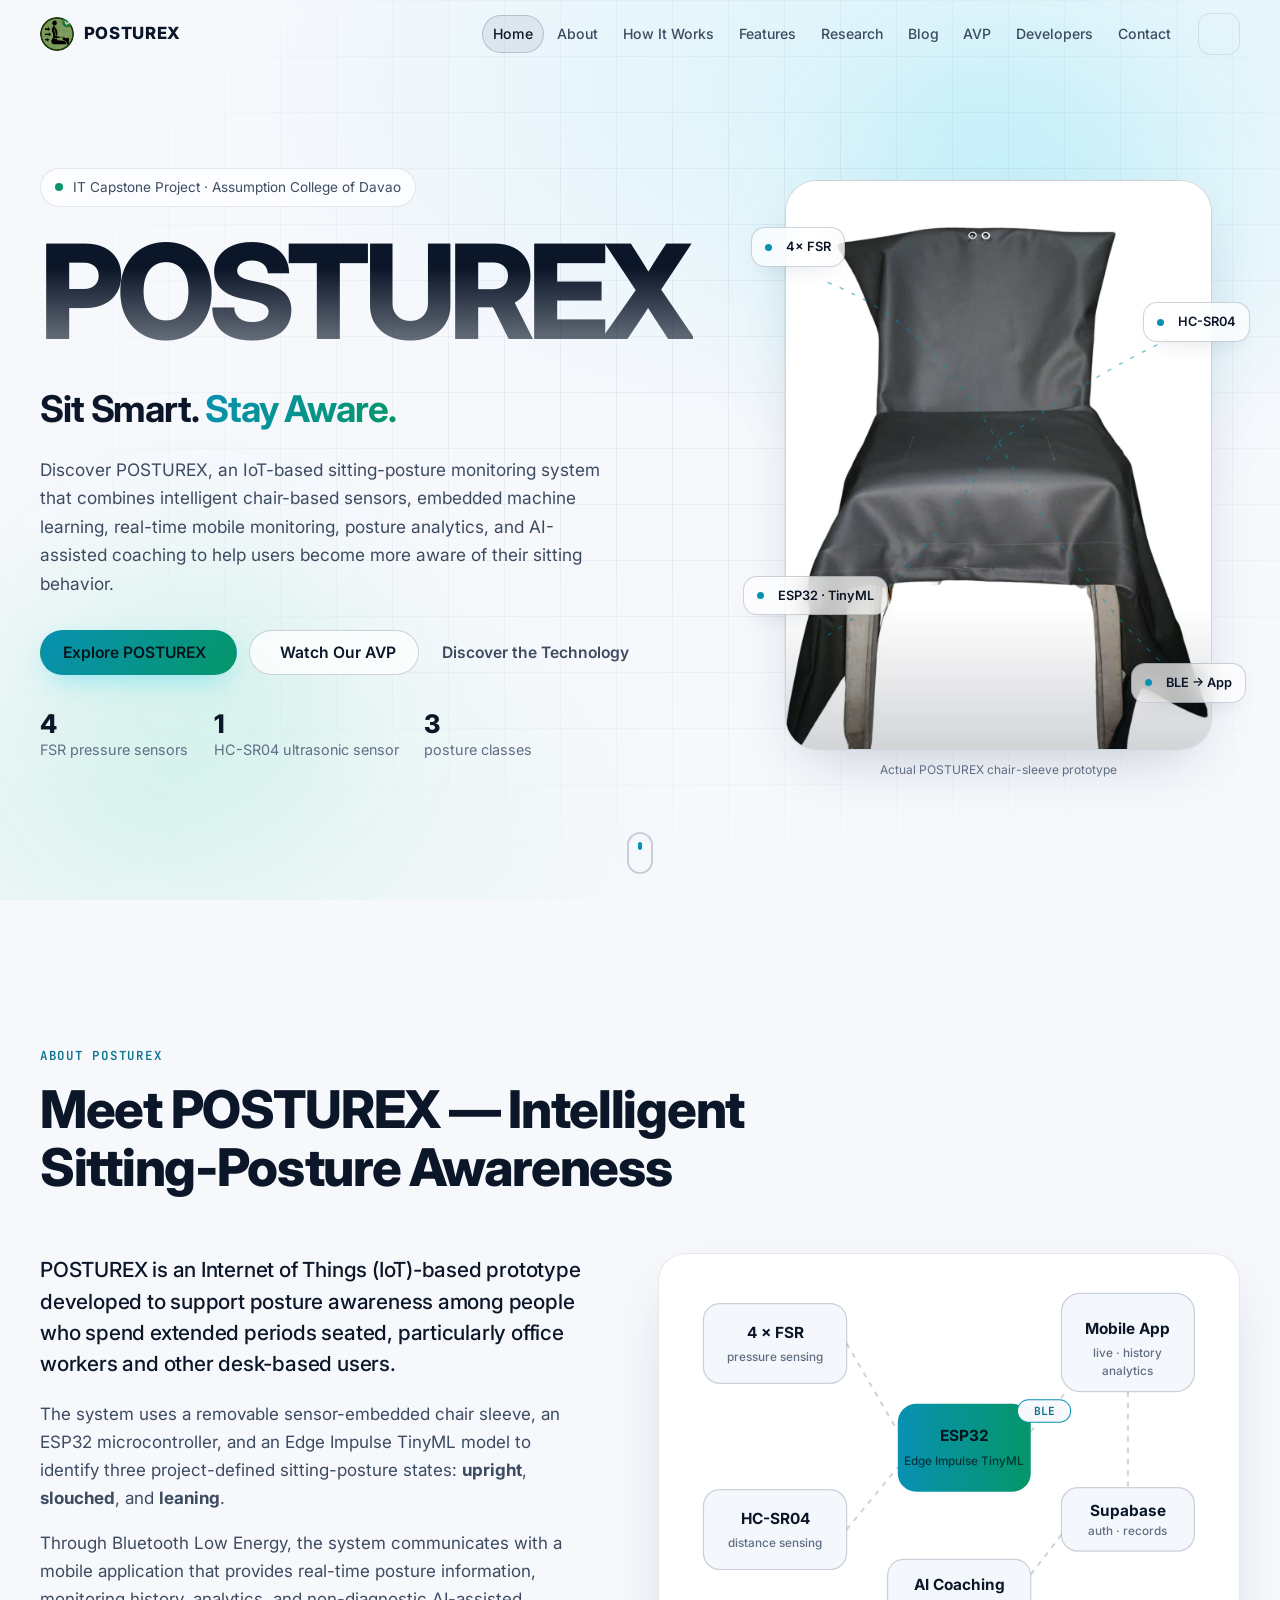
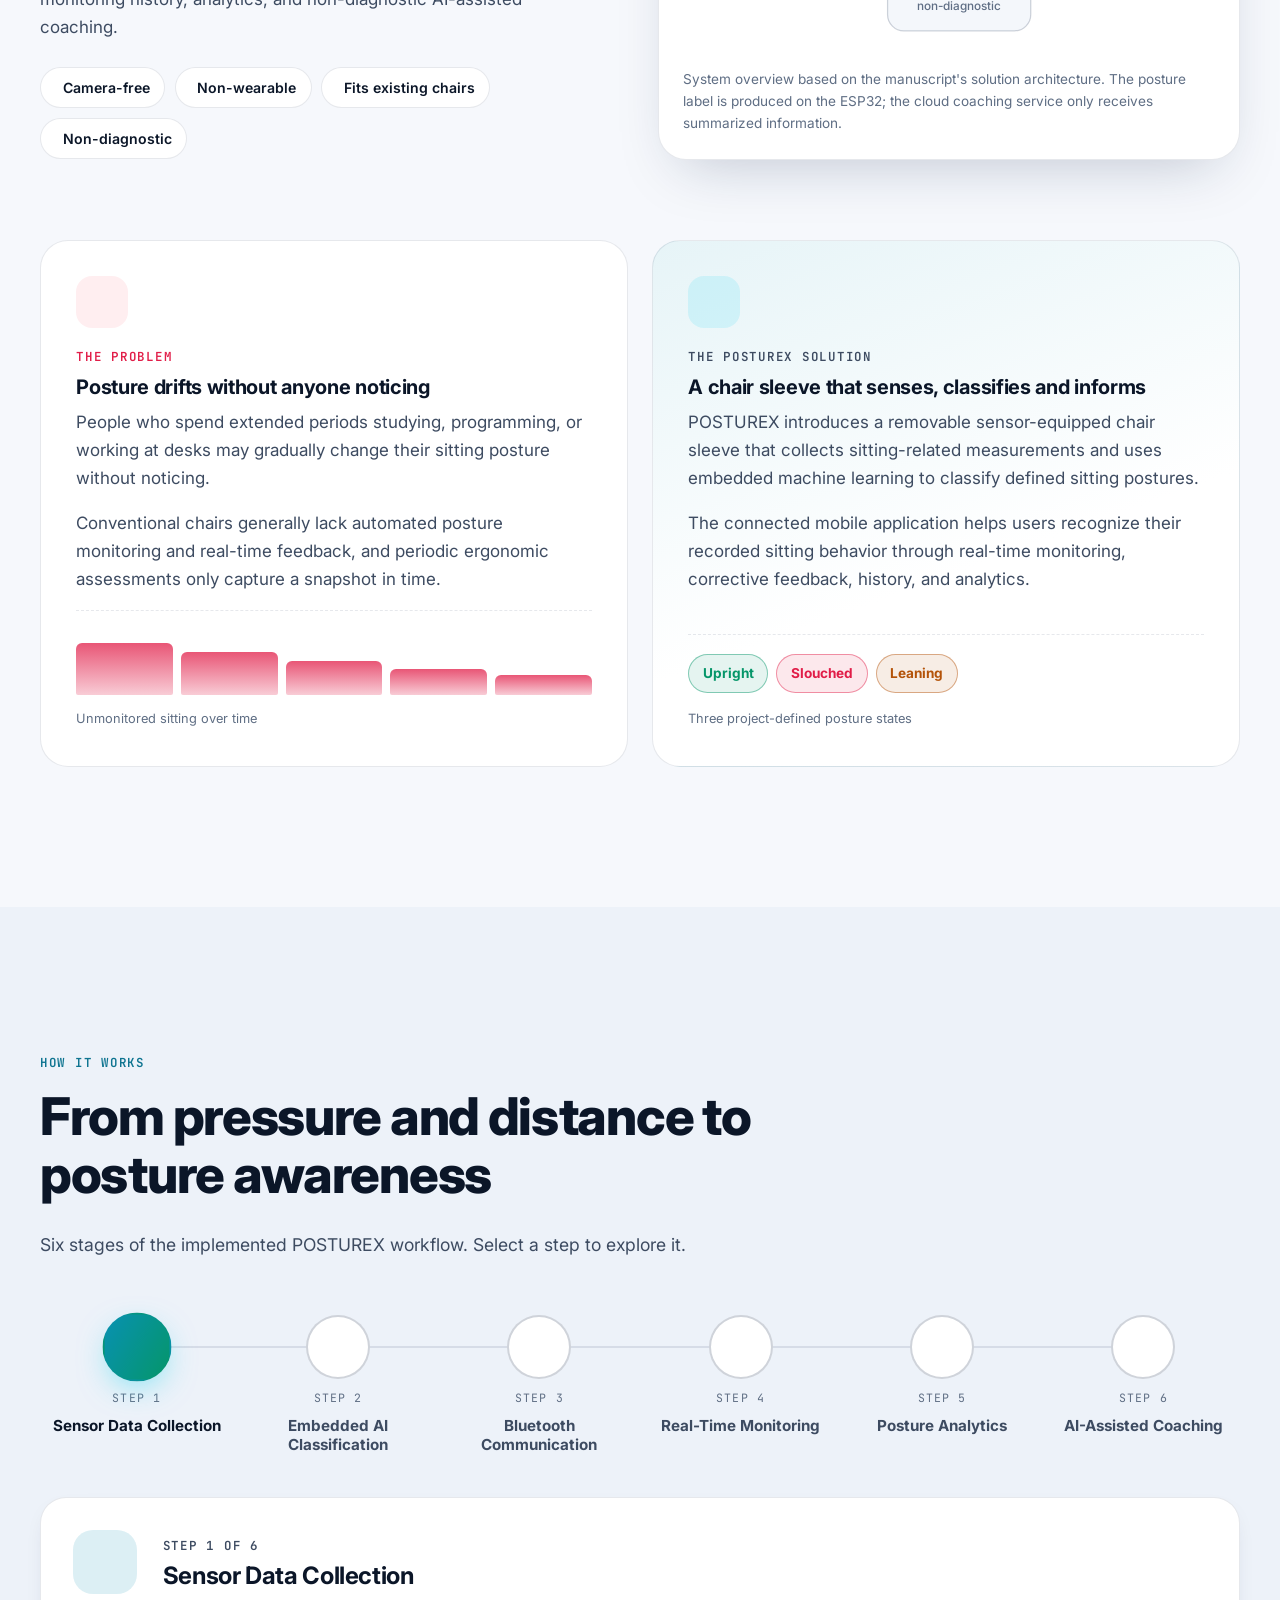
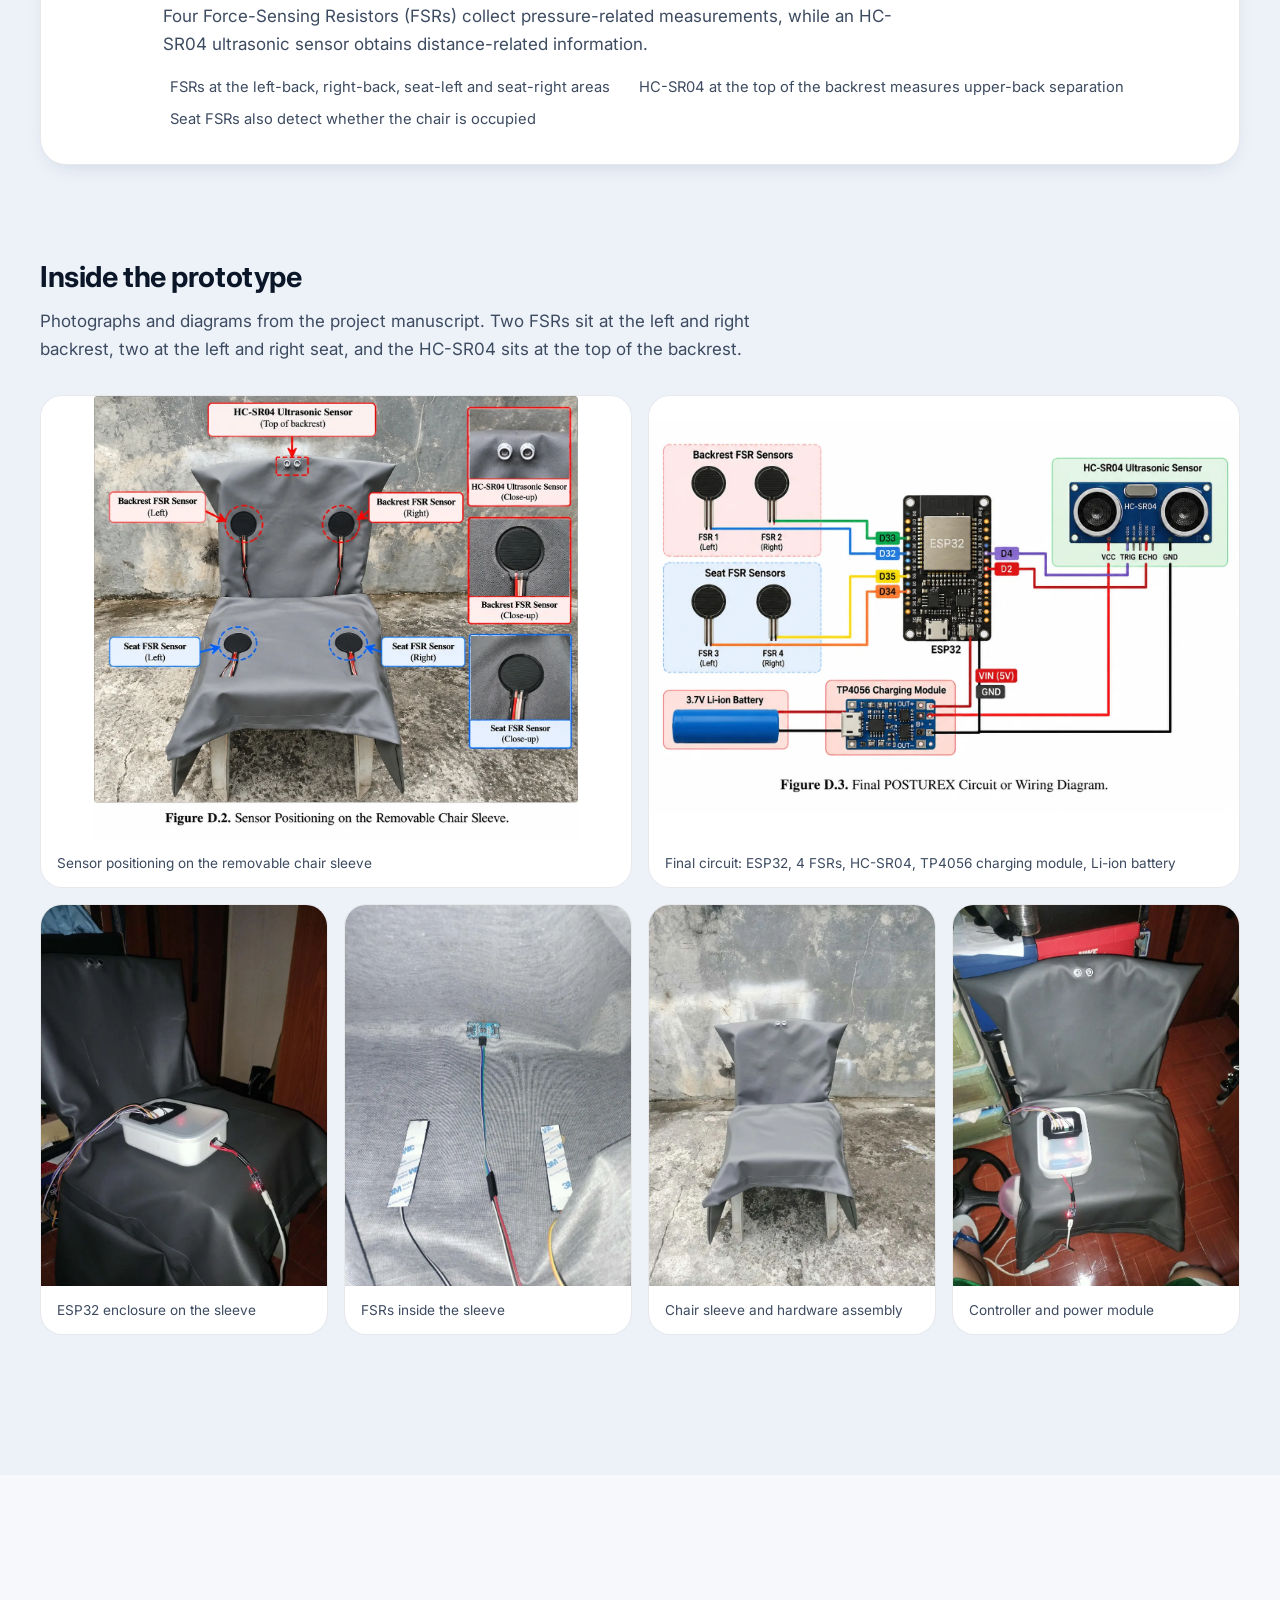
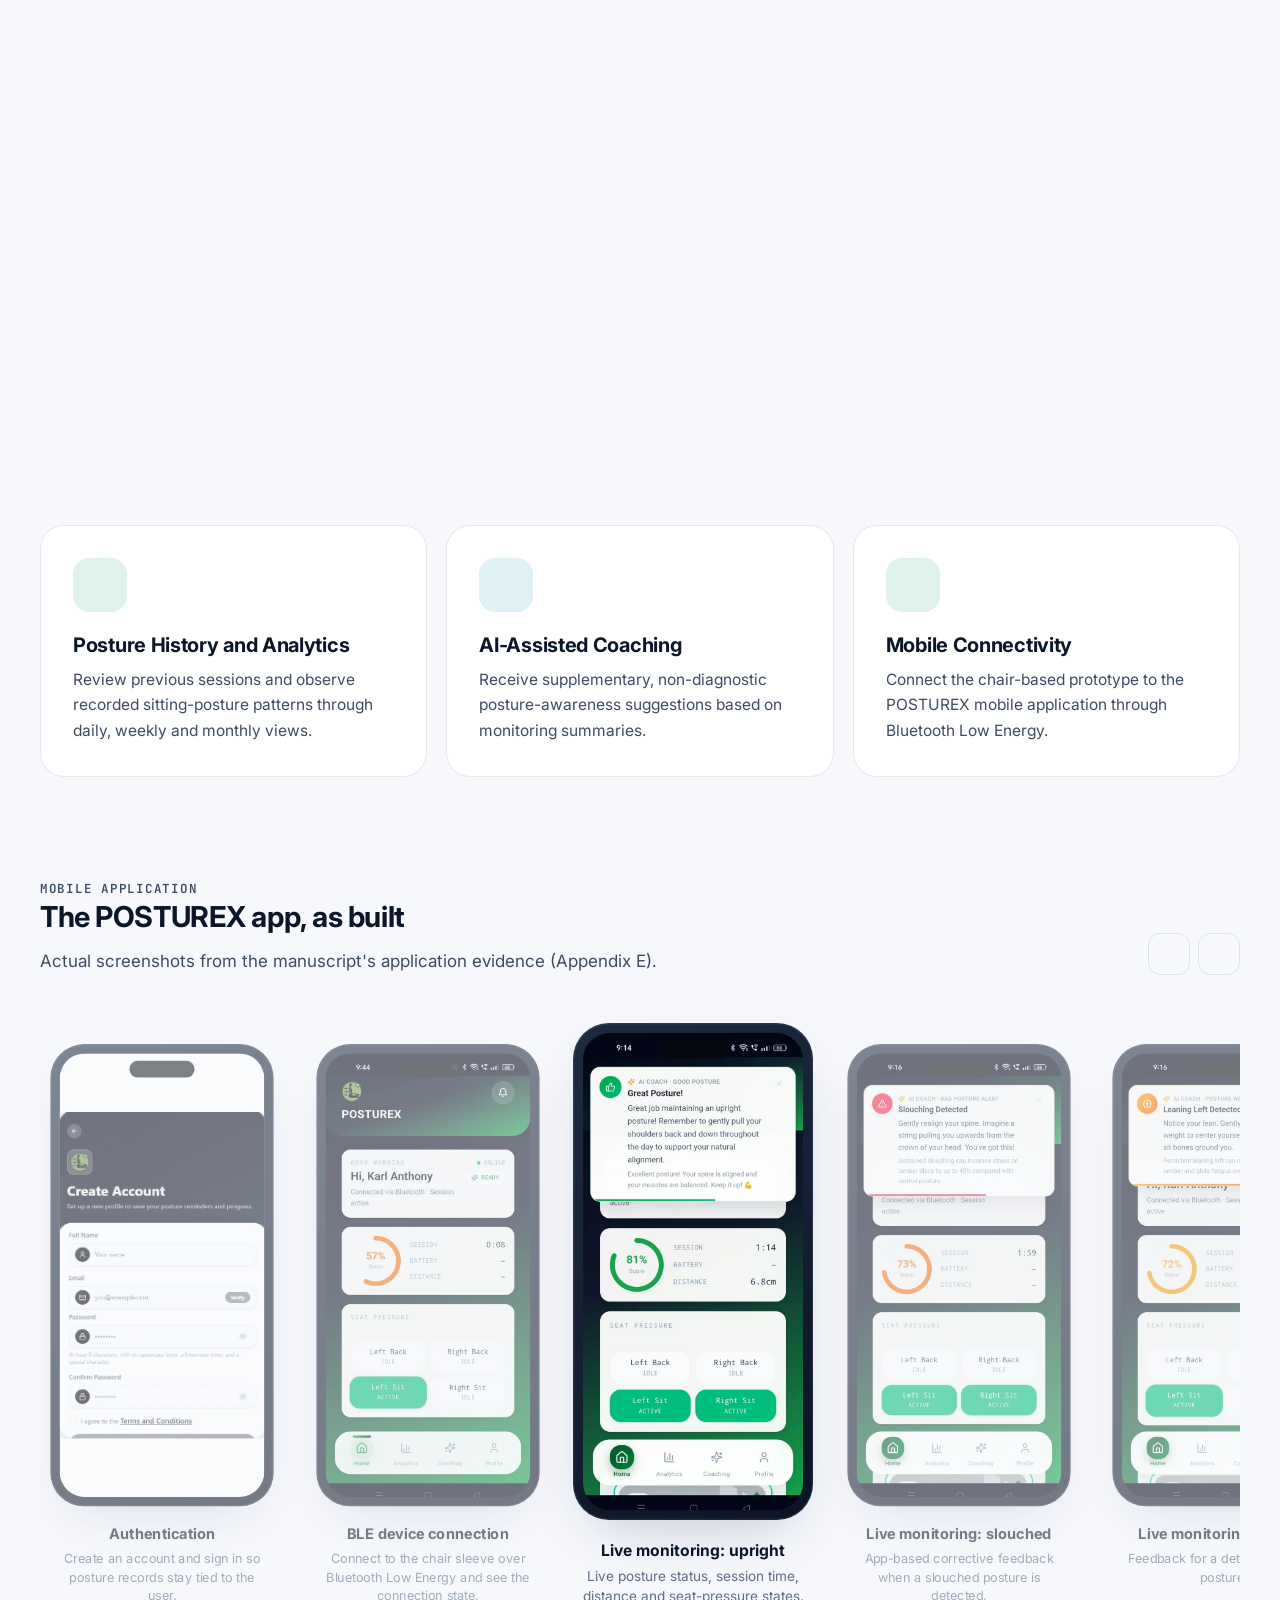
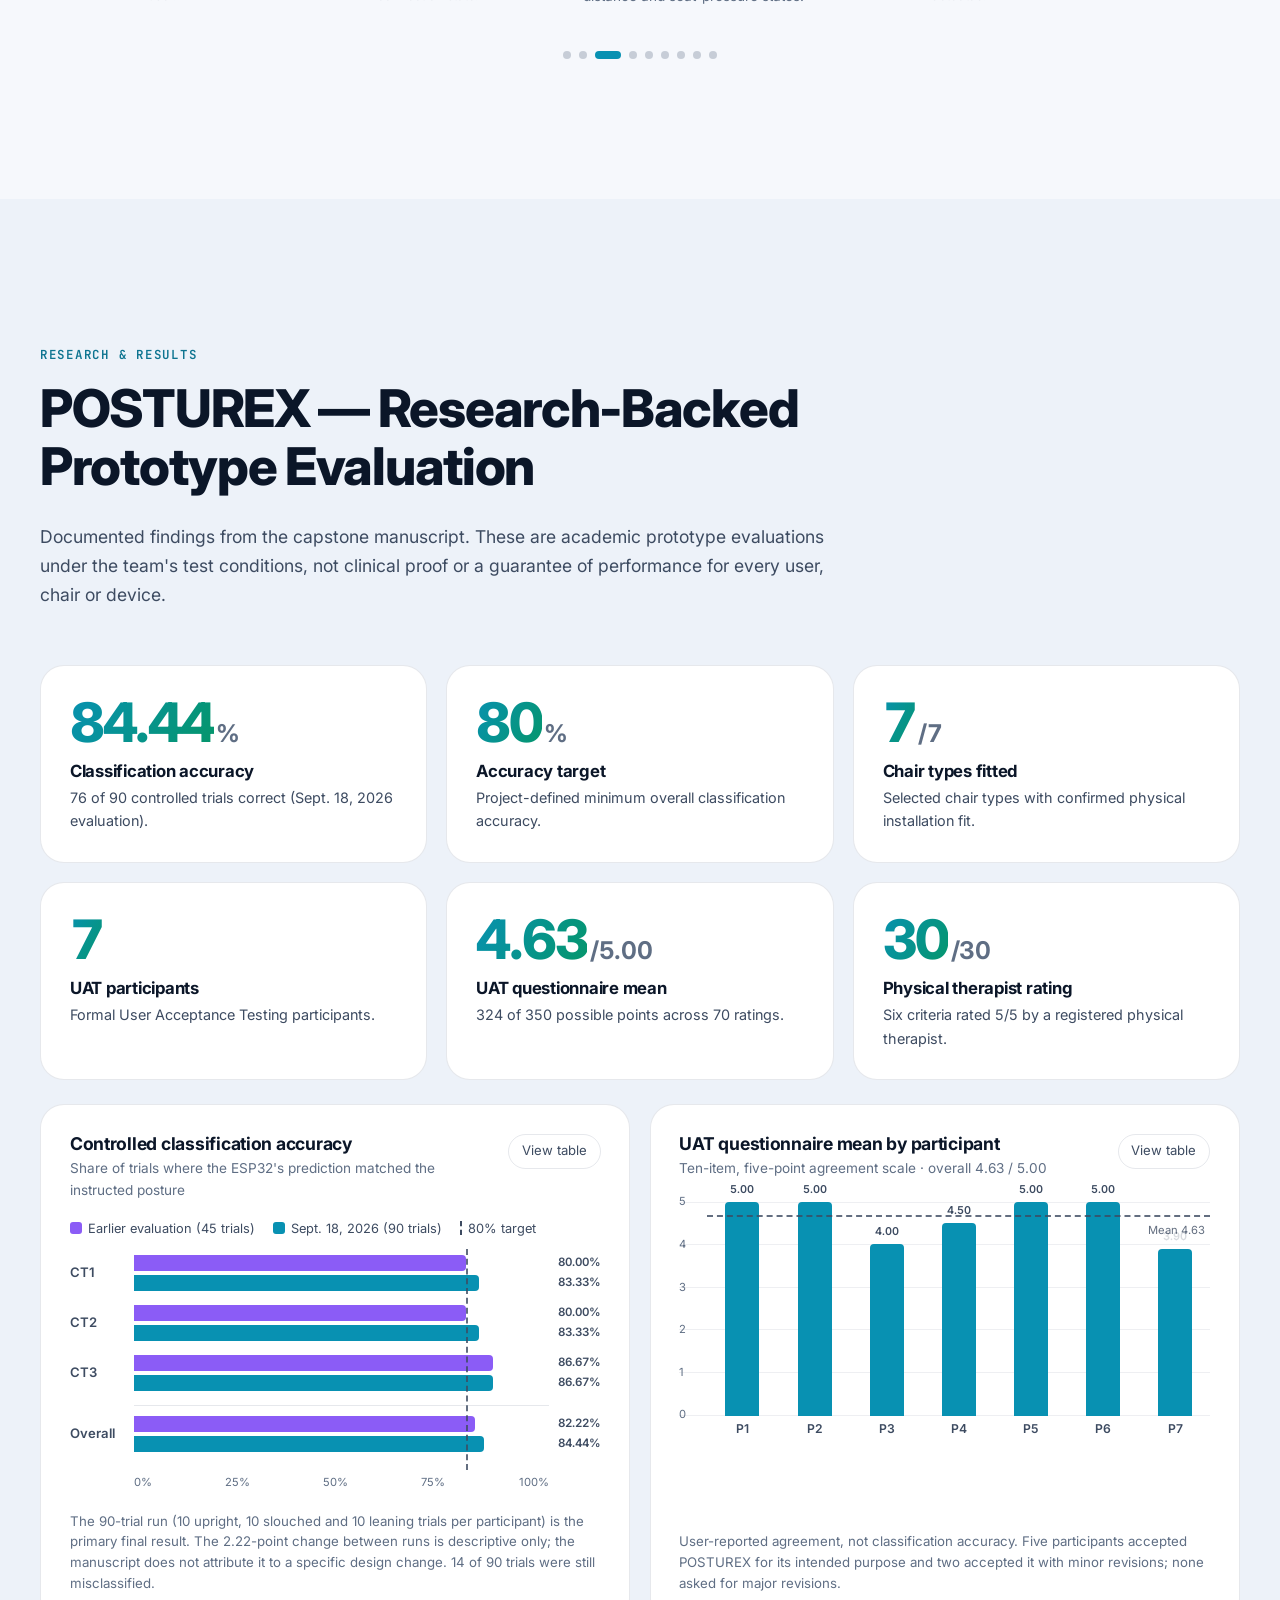
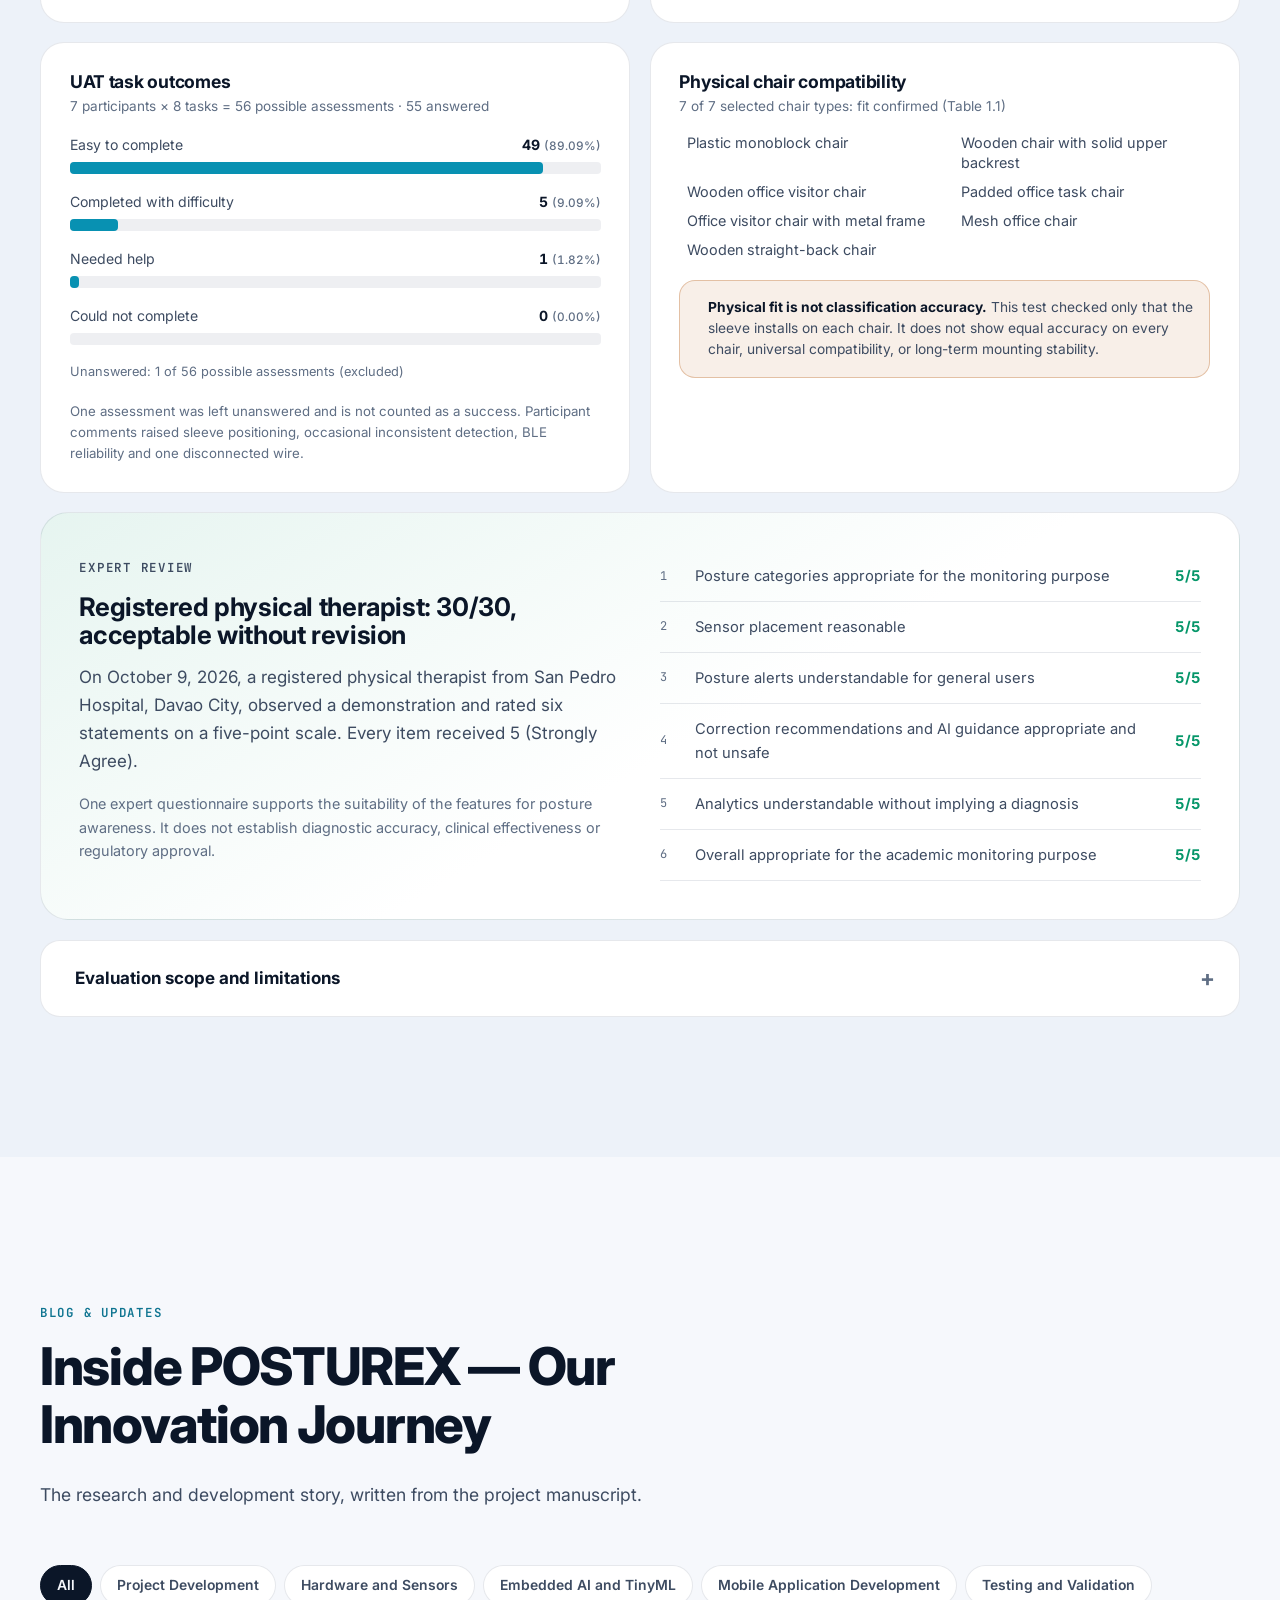
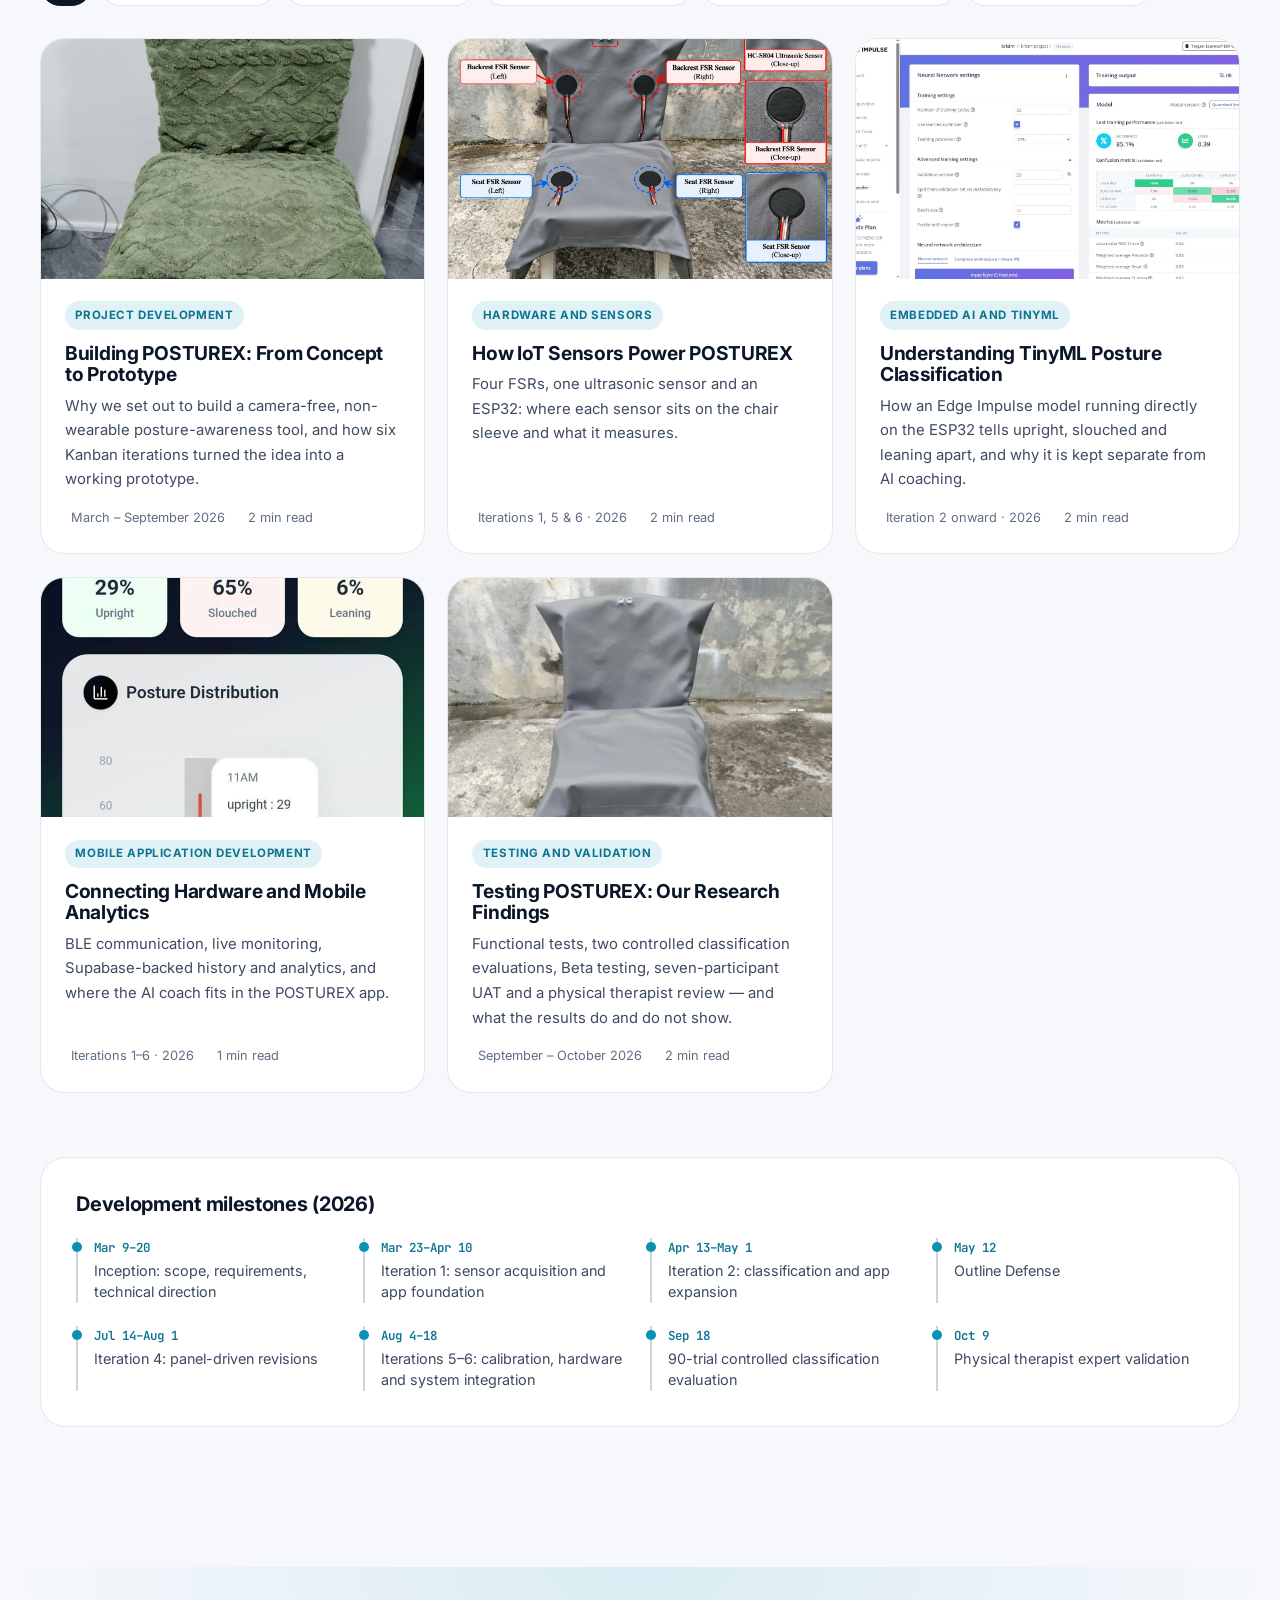
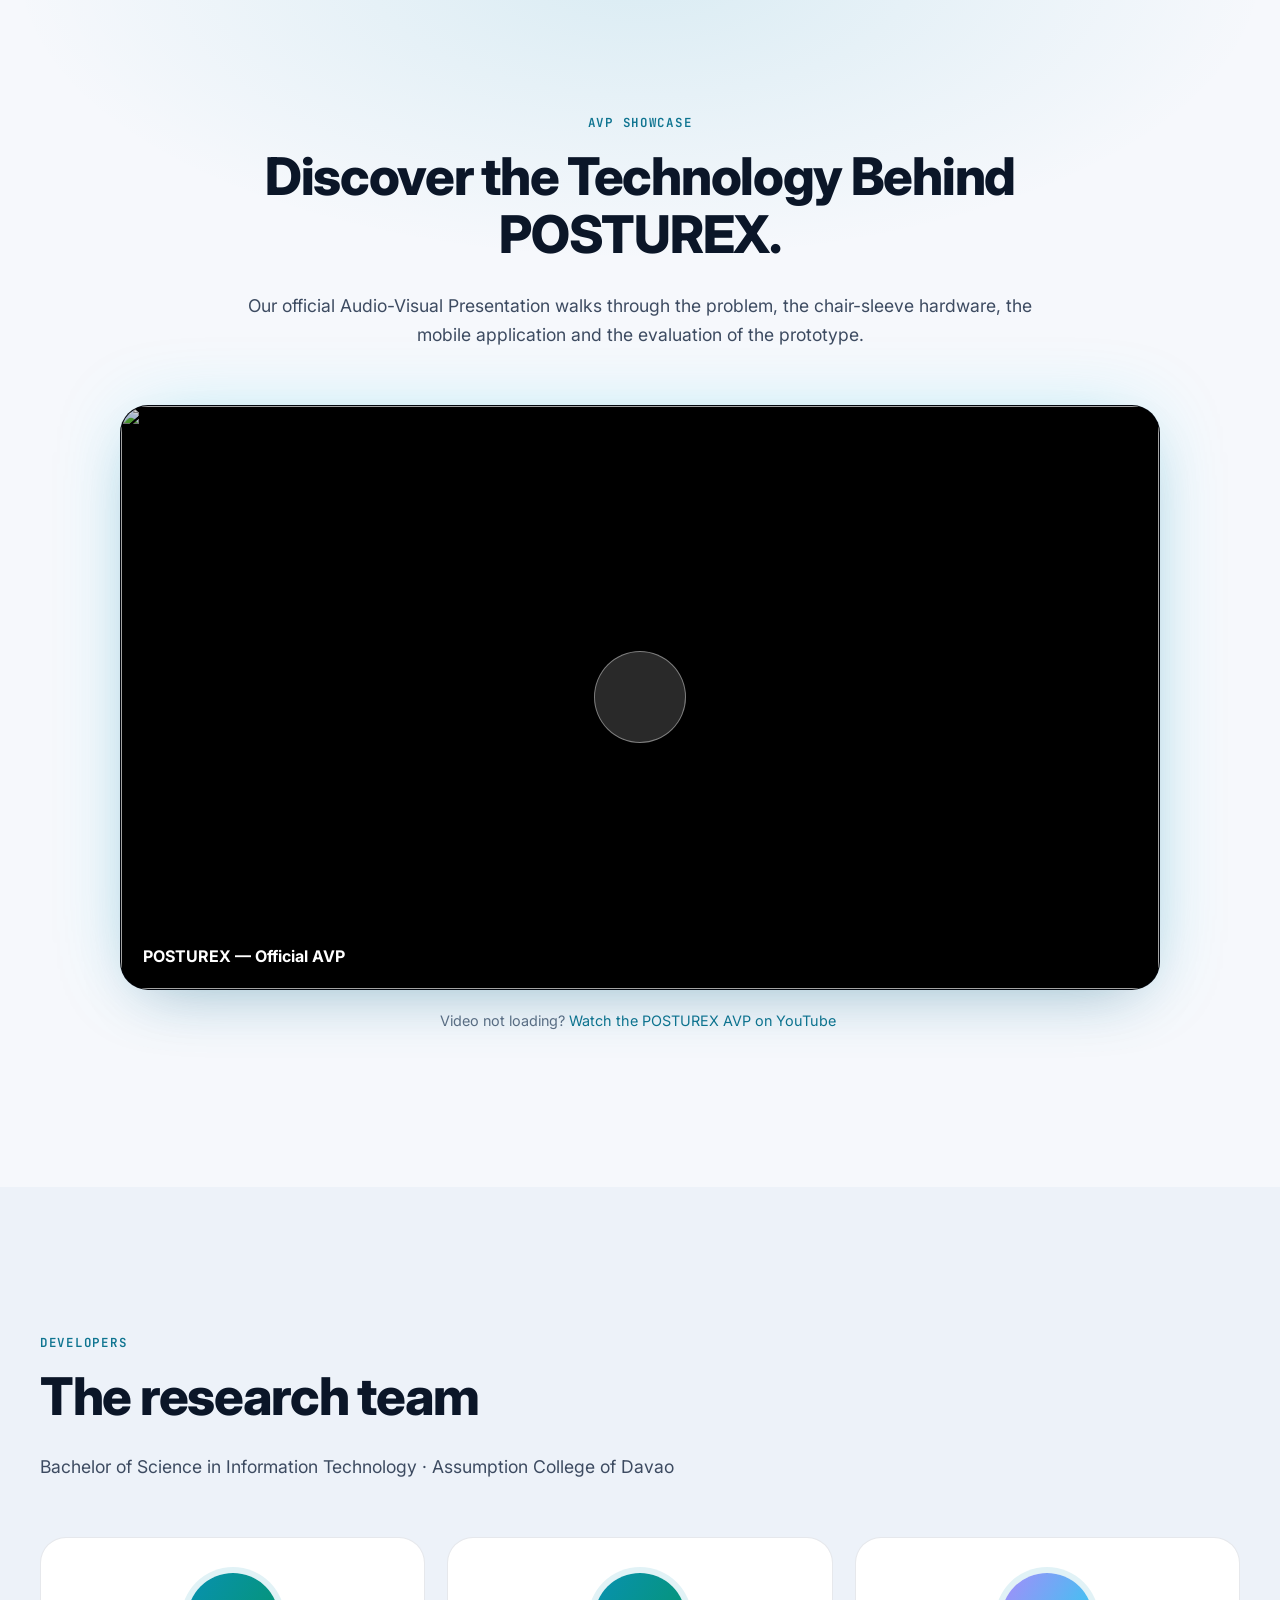
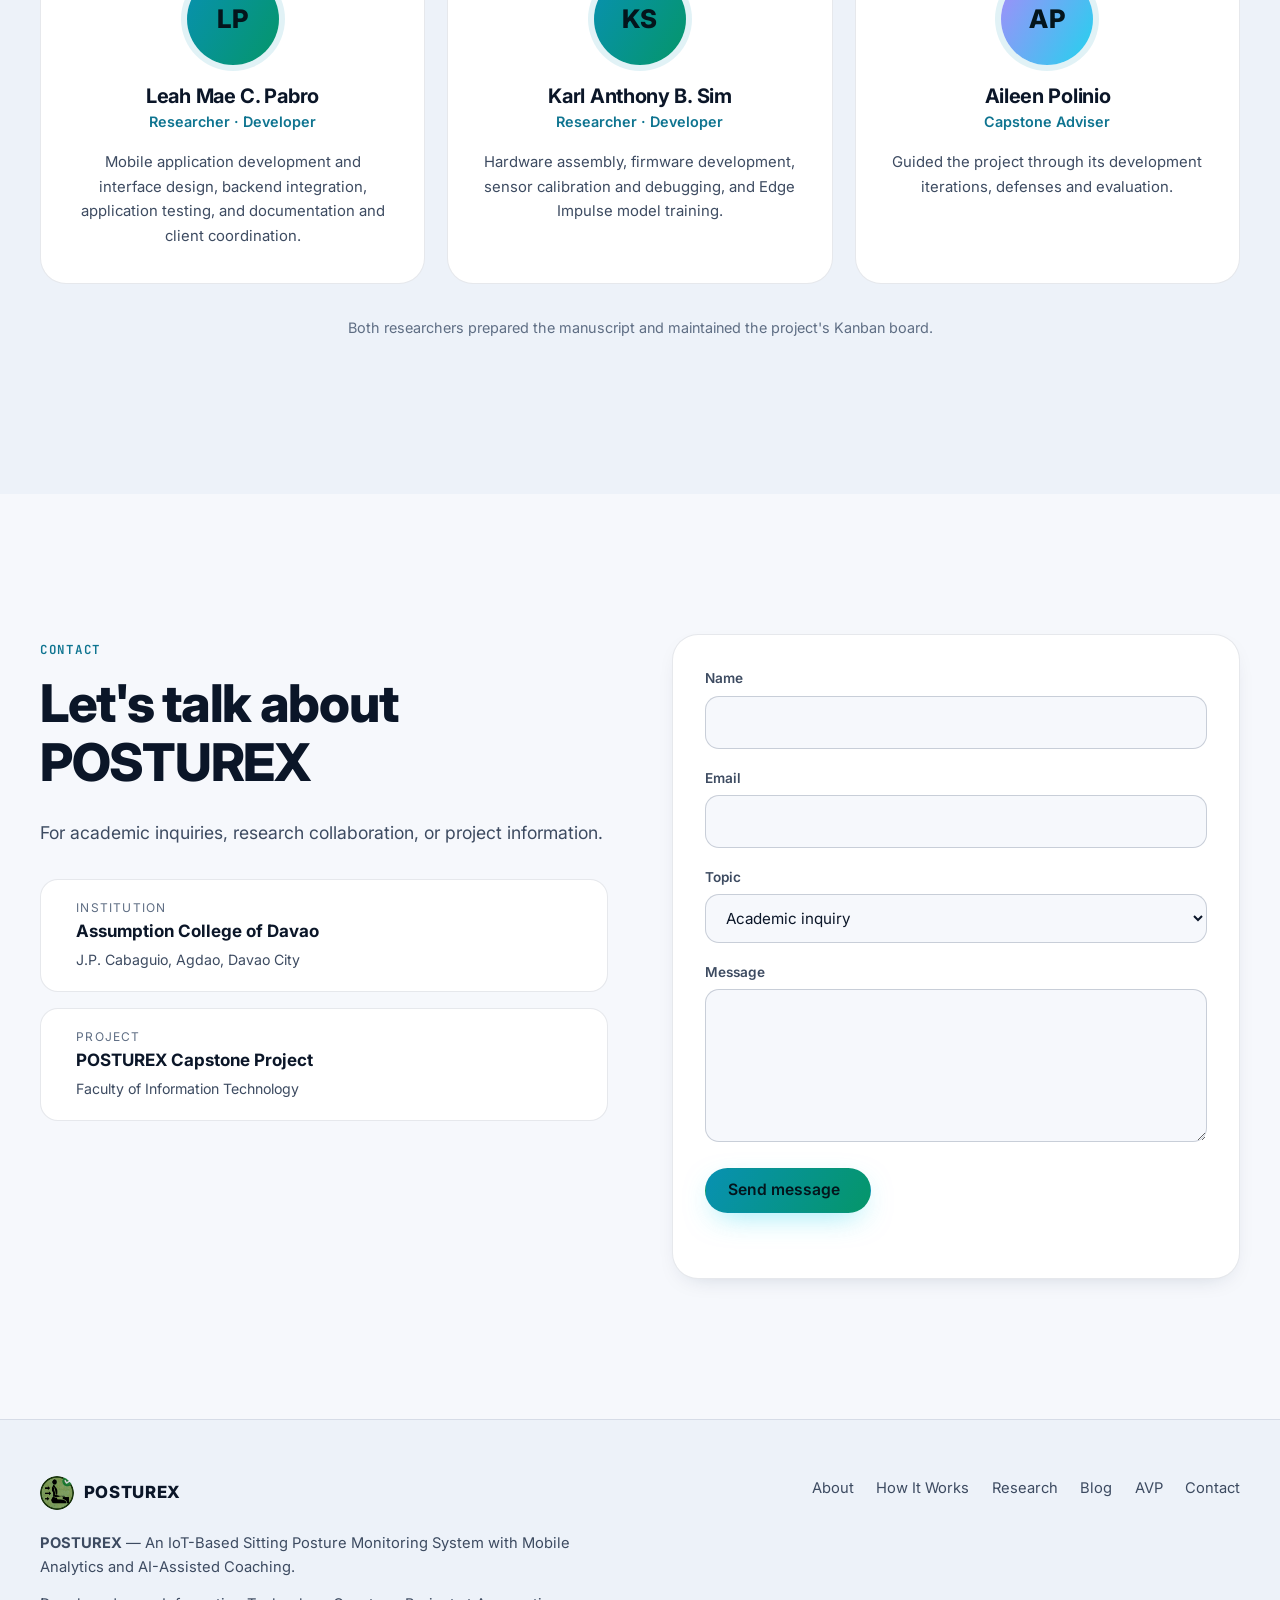
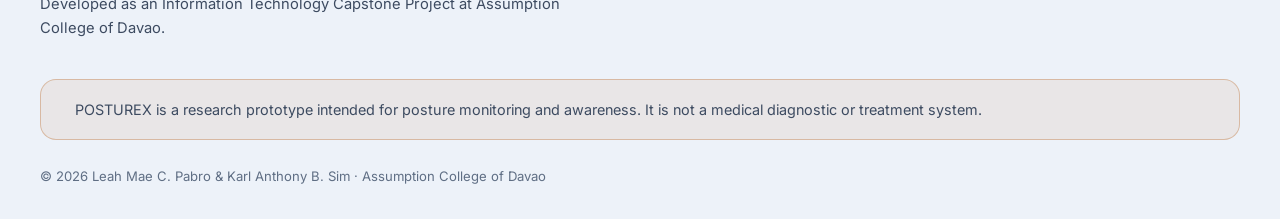
==== index.html @ b2e4e0c5 "Add POSTUREX showcase website Static HTML/CSS/JS site for the POSTUREX capstone project: hero, about" ====
<!doctype html>
<html lang="en" data-theme="dark">
<head>
  <meta charset="utf-8" />
  <meta name="viewport" content="width=device-width, initial-scale=1" />
  <title>POSTUREX — Sit Smart. Stay Aware.</title>
  <meta name="description" content="POSTUREX is an IoT-based sitting-posture monitoring prototype that combines a removable sensor-embedded chair sleeve, ESP32 TinyML classification, Bluetooth Low Energy, mobile analytics and non-diagnostic AI-assisted coaching. An Information Technology capstone project at Assumption College of Davao." />
  <meta name="keywords" content="POSTUREX, posture monitoring, IoT, ESP32, TinyML, Edge Impulse, Bluetooth Low Energy, capstone, Assumption College of Davao" />
  <meta name="author" content="Leah Mae C. Pabro, Karl Anthony B. Sim" />
  <meta name="theme-color" content="#0a1324" />

  <!-- Open Graph / social preview -->
  <meta property="og:type" content="website" />
  <meta property="og:site_name" content="POSTUREX" />
  <meta property="og:title" content="POSTUREX — An IoT-Based Sitting Posture Monitoring System" />
  <meta property="og:description" content="Removable sensor chair sleeve, embedded TinyML classification, mobile analytics and AI-assisted coaching. A capstone project from Assumption College of Davao." />
  <meta property="og:image" content="assets/img/og-image.jpg" />
  <meta property="og:image:width" content="1200" />
  <meta property="og:image:height" content="630" />
  <meta name="twitter:card" content="summary_large_image" />
  <meta name="twitter:title" content="POSTUREX — Sit Smart. Stay Aware." />
  <meta name="twitter:description" content="An IoT-based sitting posture monitoring system with mobile analytics and AI-assisted coaching." />
  <meta name="twitter:image" content="assets/img/og-image.jpg" />

  <link rel="icon" type="image/png" href="assets/img/favicon.png" />
  <link rel="apple-touch-icon" href="assets/img/apple-touch-icon.png" />
  <link rel="preconnect" href="https://fonts.googleapis.com" />
  <link rel="preconnect" href="https://fonts.gstatic.com" crossorigin />
  <link href="https://fonts.googleapis.com/css2?family=Inter:wght@400;500;600;700;800&family=JetBrains+Mono:wght@500;600&display=swap" rel="stylesheet" />
  <link rel="stylesheet" href="assets/css/styles.css" />
  <script>
    // Apply saved theme before paint to avoid a flash.
    (function () {
      try {
        var t = localStorage.getItem('posturex-theme');
        if (!t) t = window.matchMedia('(prefers-color-scheme: light)').matches ? 'light' : 'dark';
        document.documentElement.setAttribute('data-theme', t);
      } catch (e) {}
    })();
  </script>
</head>
<body>
  <a class="skip-link" href="#main">Skip to content</a>

  <!-- ============ NAVIGATION ============ -->
  <header class="nav" id="nav">
    <div class="nav-inner container">
      <a href="#home" class="brand" aria-label="POSTUREX home">
        <img src="assets/img/logo.png" alt="" width="34" height="34" />
        <span>POSTUREX</span>
      </a>
      <nav aria-label="Primary">
        <ul class="nav-links" id="nav-links">
          <li><a href="#home" data-section="home">Home</a></li>
          <li><a href="#about" data-section="about">About</a></li>
          <li><a href="#how" data-section="how">How It Works</a></li>
          <li><a href="#features" data-section="features">Features</a></li>
          <li><a href="#research" data-section="research">Research</a></li>
          <li><a href="#blog" data-section="blog">Blog</a></li>
          <li><a href="#avp" data-section="avp">AVP</a></li>
          <li><a href="#team" data-section="team">Developers</a></li>
          <li><a href="#contact" data-section="contact">Contact</a></li>
        </ul>
      </nav>
      <div class="nav-actions">
        <button class="icon-btn theme-toggle" type="button" aria-label="Switch color theme" title="Switch color theme">
          <i data-lucide="sun" class="icon-sun"></i>
          <i data-lucide="moon" class="icon-moon"></i>
        </button>
        <button class="icon-btn menu-toggle" type="button" aria-label="Open menu" aria-expanded="false" aria-controls="mobile-menu">
          <i data-lucide="menu"></i>
        </button>
      </div>
    </div>
    <div class="mobile-menu" id="mobile-menu" hidden>
      <ul>
        <li><a href="#home">Home</a></li>
        <li><a href="#about">About POSTUREX</a></li>
        <li><a href="#how">How It Works</a></li>
        <li><a href="#features">Features</a></li>
        <li><a href="#research">Research &amp; Results</a></li>
        <li><a href="#blog">Blog &amp; Updates</a></li>
        <li><a href="#avp">AVP Showcase</a></li>
        <li><a href="#team">Developers</a></li>
        <li><a href="#contact">Contact</a></li>
      </ul>
    </div>
  </header>

  <main id="main">
    <!-- ============ HERO ============ -->
    <section class="hero" id="home" aria-labelledby="hero-title">
      <div class="hero-bg" aria-hidden="true">
        <div class="grid-lines"></div>
        <div class="orb orb-1"></div>
        <div class="orb orb-2"></div>
      </div>
      <div class="container hero-grid">
        <div class="hero-copy">
          <p class="eyebrow reveal"><span class="live-dot"></span> IT Capstone Project · Assumption College of Davao</p>
          <h1 id="hero-title" class="hero-title reveal">POSTUREX</h1>
          <p class="hero-sub reveal">Sit Smart. <span class="grad-text">Stay Aware.</span></p>
          <p class="hero-desc reveal">
            Discover POSTUREX, an IoT-based sitting-posture monitoring system that combines intelligent chair-based sensors,
            embedded machine learning, real-time mobile monitoring, posture analytics, and AI-assisted coaching to help users
            become more aware of their sitting behavior.
          </p>
          <div class="hero-cta reveal">
            <a href="#about" class="btn btn-primary">Explore POSTUREX <i data-lucide="arrow-right"></i></a>
            <a href="#avp" class="btn btn-glass" data-play-avp><i data-lucide="play"></i> Watch Our AVP</a>
            <a href="#how" class="btn btn-ghost">Discover the Technology</a>
          </div>
          <ul class="hero-meta reveal" aria-label="Prototype highlights">
            <li><strong>4</strong> FSR pressure sensors</li>
            <li><strong>1</strong> HC-SR04 ultrasonic sensor</li>
            <li><strong>3</strong> posture classes</li>
          </ul>
        </div>

        <div class="hero-visual reveal" aria-label="The POSTUREX prototype">
          <div class="device-frame">
            <img src="assets/img/prototype-hero.webp" width="1049" height="1400"
                 alt="The POSTUREX sensor-embedded chair sleeve fitted over a chair, with the HC-SR04 ultrasonic sensor at the top of the backrest" fetchpriority="high" />
            <div class="scan-line" aria-hidden="true"></div>
          </div>
          <!-- IoT signal chips: illustrate components, not exact sensor locations -->
          <div class="chip chip-a" aria-hidden="true"><span class="pulse"></span><i data-lucide="gauge"></i> 4× FSR</div>
          <div class="chip chip-b" aria-hidden="true"><span class="pulse"></span><i data-lucide="radar"></i> HC-SR04</div>
          <div class="chip chip-c" aria-hidden="true"><span class="pulse"></span><i data-lucide="cpu"></i> ESP32 · TinyML</div>
          <div class="chip chip-d" aria-hidden="true"><span class="pulse"></span><i data-lucide="bluetooth"></i> BLE → App</div>
          <svg class="signal-lines" viewBox="0 0 400 500" aria-hidden="true" preserveAspectRatio="none">
            <path d="M40 90 C 120 120, 160 170, 200 230" />
            <path d="M360 140 C 290 170, 250 200, 200 230" />
            <path d="M40 400 C 110 360, 160 290, 200 230" />
            <path d="M360 430 C 300 380, 240 300, 200 230" />
          </svg>
          <p class="photo-note">Actual POSTUREX chair-sleeve prototype</p>
        </div>
      </div>
      <a href="#about" class="scroll-cue" aria-label="Scroll to About section"><span></span></a>
    </section>

    <!-- ============ ABOUT ============ -->
    <section class="section" id="about" aria-labelledby="about-title">
      <div class="container">
        <div class="section-head reveal">
          <p class="kicker">About POSTUREX</p>
          <h2 id="about-title">Meet POSTUREX — Intelligent Sitting-Posture Awareness</h2>
        </div>
        <div class="about-grid">
          <div class="about-copy reveal">
            <p class="lead">
              POSTUREX is an Internet of Things (IoT)-based prototype developed to support posture awareness among people who
              spend extended periods seated, particularly office workers and other desk-based users.
            </p>
            <p>
              The system uses a removable sensor-embedded chair sleeve, an ESP32 microcontroller, and an Edge Impulse TinyML
              model to identify three project-defined sitting-posture states: <strong>upright</strong>, <strong>slouched</strong>,
              and <strong>leaning</strong>.
            </p>
            <p>
              Through Bluetooth Low Energy, the system communicates with a mobile application that provides real-time posture
              information, monitoring history, analytics, and non-diagnostic AI-assisted coaching.
            </p>
            <ul class="pill-list" aria-label="Design principles">
              <li><i data-lucide="camera-off"></i> Camera-free</li>
              <li><i data-lucide="hand"></i> Non-wearable</li>
              <li><i data-lucide="armchair"></i> Fits existing chairs</li>
              <li><i data-lucide="shield-check"></i> Non-diagnostic</li>
            </ul>
          </div>

          <!-- System overview illustration -->
          <figure class="system-map reveal" aria-labelledby="system-map-cap">
            <svg viewBox="0 45 520 360" role="img" aria-labelledby="sm-title sm-desc">
              <title id="sm-title">POSTUREX system overview</title>
              <desc id="sm-desc">Four FSRs and an HC-SR04 sensor on the chair sleeve feed the ESP32, which runs the TinyML model and sends posture over BLE to the mobile app. The app stores sessions in Supabase and requests coaching from a cloud AI service.</desc>
              <defs>
                <linearGradient id="smg" x1="0" x2="1"><stop offset="0" stop-color="var(--cyan)"/><stop offset="1" stop-color="var(--green)"/></linearGradient>
              </defs>
              <g class="sm-links">
                <path d="M160 109 L 210 195" /><path d="M160 291 L 210 230" />
                <path d="M340 195 L 375 156" />
                <path d="M435 156 L 435 250" /><path d="M370 296 L 340 335" />
              </g>
              <g class="sm-node"><rect x="20" y="70" width="140" height="78" rx="16"/><text x="90" y="104">4 × FSR</text><text x="90" y="126" class="sub">pressure sensing</text></g>
              <g class="sm-node"><rect x="20" y="252" width="140" height="78" rx="16"/><text x="90" y="286">HC-SR04</text><text x="90" y="308" class="sub">distance sensing</text></g>
              <g class="sm-node core"><rect x="210" y="168" width="130" height="86" rx="18"/><text x="275" y="204">ESP32</text><text x="275" y="228" class="sub">Edge Impulse TinyML</text></g>
              <g class="sm-node"><rect x="370" y="60" width="130" height="96" rx="18"/><text x="435" y="100">Mobile App</text><text x="435" y="122" class="sub">live · history</text><text x="435" y="140" class="sub">analytics</text></g>
              <g class="sm-node"><rect x="370" y="250" width="130" height="62" rx="16"/><text x="435" y="278">Supabase</text><text x="435" y="296" class="sub">auth · records</text></g>
              <g class="sm-node"><rect x="200" y="320" width="140" height="70" rx="16"/><text x="270" y="350">AI Coaching</text><text x="270" y="370" class="sub">non-diagnostic</text></g>
              <g class="sm-badge"><rect x="327" y="164" width="52" height="22" rx="11"/><text x="353" y="179">BLE</text></g>
            </svg>
            <figcaption id="system-map-cap">System overview based on the manuscript's solution architecture. The posture label is produced on the ESP32; the cloud coaching service only receives summarized information.</figcaption>
          </figure>
        </div>

        <!-- Problem vs solution -->
        <div class="compare">
          <article class="compare-card problem reveal">
            <div class="compare-icon"><i data-lucide="alert-triangle"></i></div>
            <p class="kicker">The Problem</p>
            <h3>Posture drifts without anyone noticing</h3>
            <p>People who spend extended periods studying, programming, or working at desks may gradually change their sitting posture without noticing.</p>
            <p>Conventional chairs generally lack automated posture monitoring and real-time feedback, and periodic ergonomic assessments only capture a snapshot in time.</p>
            <div class="mini-illus" aria-hidden="true">
              <div class="bar-anim"><span style="--h:80%"></span><span style="--h:66%"></span><span style="--h:52%"></span><span style="--h:40%"></span><span style="--h:30%"></span></div>
              <small>Unmonitored sitting over time</small>
            </div>
          </article>
          <article class="compare-card solution reveal">
            <div class="compare-icon"><i data-lucide="sparkles"></i></div>
            <p class="kicker">The POSTUREX Solution</p>
            <h3>A chair sleeve that senses, classifies and informs</h3>
            <p>POSTUREX introduces a removable sensor-equipped chair sleeve that collects sitting-related measurements and uses embedded machine learning to classify defined sitting postures.</p>
            <p>The connected mobile application helps users recognize their recorded sitting behavior through real-time monitoring, corrective feedback, history, and analytics.</p>
            <div class="mini-illus" aria-hidden="true">
              <div class="state-row"><span class="state up">Upright</span><span class="state sl">Slouched</span><span class="state le">Leaning</span></div>
              <small>Three project-defined posture states</small>
            </div>
          </article>
        </div>
      </div>
    </section>

    <!-- ============ HOW IT WORKS ============ -->
    <section class="section alt" id="how" aria-labelledby="how-title">
      <div class="container">
        <div class="section-head reveal">
          <p class="kicker">How It Works</p>
          <h2 id="how-title">From pressure and distance to posture awareness</h2>
          <p class="section-sub">Six stages of the implemented POSTUREX workflow. Select a step to explore it.</p>
        </div>

        <div class="timeline reveal" id="timeline">
          <div class="timeline-track" aria-hidden="true"><span class="timeline-progress"></span></div>
          <ol class="timeline-steps" role="tablist" aria-label="POSTUREX workflow steps">
            <!-- Rendered by main.js from STEPS so desktop and mobile share one source -->
          </ol>
          <div class="timeline-panel" id="timeline-panel" role="tabpanel" aria-live="polite"></div>
        </div>

        <!-- Hardware evidence -->
        <div class="hardware reveal">
          <div class="hardware-head">
            <h3>Inside the prototype</h3>
            <p>Photographs and diagrams from the project manuscript. Two FSRs sit at the left and right backrest, two at the left and right seat, and the HC-SR04 sits at the top of the backrest.</p>
          </div>
          <div class="hardware-grid">
            <figure class="hw-card wide">
              <button class="zoomable" type="button" data-full="assets/img/sensor-positions.webp" data-caption="Sensor positioning on the removable chair sleeve (Fig. D.2)">
                <img src="assets/img/sensor-positions.webp" alt="Labelled diagram of the chair sleeve showing the HC-SR04 at the top of the backrest, two backrest FSRs and two seat FSRs" loading="lazy" width="1312" height="1199" />
              </button>
              <figcaption>Sensor positioning on the removable chair sleeve</figcaption>
            </figure>
            <figure class="hw-card wide">
              <button class="zoomable" type="button" data-full="assets/img/circuit-diagram.webp" data-caption="Final POSTUREX circuit / wiring diagram (Fig. D.3)">
                <img src="assets/img/circuit-diagram.webp" alt="Wiring diagram connecting four FSRs, the HC-SR04, a TP4056 charging module and a 3.7 V Li-ion battery to the ESP32" loading="lazy" width="1500" height="1000" />
              </button>
              <figcaption>Final circuit: ESP32, 4 FSRs, HC-SR04, TP4056 charging module, Li-ion battery</figcaption>
            </figure>
            <figure class="hw-card">
              <button class="zoomable" type="button" data-full="assets/img/hardware-installed.webp" data-caption="Internal sensor and ESP32 arrangement (Fig. E.2)">
                <img src="assets/img/hardware-installed.webp" alt="ESP32 enclosure attached to the chair sleeve with wiring" loading="lazy" width="825" height="1100" />
              </button>
              <figcaption>ESP32 enclosure on the sleeve</figcaption>
            </figure>
            <figure class="hw-card">
              <button class="zoomable" type="button" data-full="assets/img/fsr-internal.webp" data-caption="Force-sensing resistors inside the sleeve (Fig. E.2)">
                <img src="assets/img/fsr-internal.webp" alt="Force-sensing resistors and wiring inside the chair sleeve" loading="lazy" width="825" height="1100" />
              </button>
              <figcaption>FSRs inside the sleeve</figcaption>
            </figure>
            <figure class="hw-card">
              <button class="zoomable" type="button" data-full="assets/img/chair-sleeve.webp" data-caption="POSTUREX sensor-equipped chair sleeve and hardware assembly (Fig. 5.1)">
                <img src="assets/img/chair-sleeve.webp" alt="POSTUREX chair sleeve fitted over a plastic chair" loading="lazy" width="900" height="1200" />
              </button>
              <figcaption>Chair sleeve and hardware assembly</figcaption>
            </figure>
            <figure class="hw-card">
              <button class="zoomable" type="button" data-full="assets/img/hardware-enclosure.webp" data-caption="ESP32 and power hardware on the sleeve (Fig. E.2)">
                <img src="assets/img/hardware-enclosure.webp" alt="ESP32 and power module mounted on the chair sleeve" loading="lazy" width="825" height="1100" />
              </button>
              <figcaption>Controller and power module</figcaption>
            </figure>
          </div>
        </div>
      </div>
    </section>

    <!-- ============ FEATURES ============ -->
    <section class="section" id="features" aria-labelledby="features-title">
      <div class="container">
        <div class="section-head reveal">
          <p class="kicker">Key Features</p>
          <h2 id="features-title">Everything the prototype does, in one workflow</h2>
        </div>
        <div class="feature-grid">
          <article class="feature-card reveal" tabindex="0">
            <div class="f-icon"><i data-lucide="activity"></i></div>
            <h3>Real-Time Posture Monitoring</h3>
            <p>View posture classifications during active monitoring sessions, with the device connection state shown in the app.</p>
          </article>
          <article class="feature-card reveal" tabindex="0">
            <div class="f-icon"><i data-lucide="cpu"></i></div>
            <h3>Embedded TinyML Classification</h3>
            <p>Uses an Edge Impulse model deployed on the ESP32 to recognize three defined sitting-posture states: upright, slouched and leaning.</p>
          </article>
          <article class="feature-card reveal" tabindex="0">
            <div class="f-icon"><i data-lucide="armchair"></i></div>
            <h3>Removable Sensor-Embedded Chair Sleeve</h3>
            <p>Designed for installation on compatible existing chairs without permanent structural modification.</p>
          </article>
          <article class="feature-card reveal" tabindex="0">
            <div class="f-icon"><i data-lucide="bar-chart-3"></i></div>
            <h3>Posture History and Analytics</h3>
            <p>Review previous sessions and observe recorded sitting-posture patterns through daily, weekly and monthly views.</p>
          </article>
          <article class="feature-card reveal" tabindex="0">
            <div class="f-icon"><i data-lucide="message-circle-heart"></i></div>
            <h3>AI-Assisted Coaching</h3>
            <p>Receive supplementary, non-diagnostic posture-awareness suggestions based on monitoring summaries.</p>
          </article>
          <article class="feature-card reveal" tabindex="0">
            <div class="f-icon"><i data-lucide="bluetooth"></i></div>
            <h3>Mobile Connectivity</h3>
            <p>Connect the chair-based prototype to the POSTUREX mobile application through Bluetooth Low Energy.</p>
          </article>
        </div>

        <!-- App showcase -->
        <div class="showcase reveal" id="app">
          <div class="showcase-head">
            <div>
              <p class="kicker">Mobile Application</p>
              <h3>The POSTUREX app, as built</h3>
              <p>Actual screenshots from the manuscript's application evidence (Appendix E).</p>
            </div>
            <div class="carousel-controls">
              <button class="icon-btn" type="button" data-carousel="prev" aria-label="Previous screenshot"><i data-lucide="chevron-left"></i></button>
              <button class="icon-btn" type="button" data-carousel="next" aria-label="Next screenshot"><i data-lucide="chevron-right"></i></button>
            </div>
          </div>
          <div class="carousel" id="carousel" tabindex="0" aria-roledescription="carousel" aria-label="POSTUREX app screenshots">
            <!-- Rendered by main.js from SCREENS -->
          </div>
          <div class="carousel-dots" id="carousel-dots" role="group" aria-label="Choose screenshot"></div>
        </div>
      </div>
    </section>

    <!-- ============ RESEARCH ============ -->
    <section class="section alt" id="research" aria-labelledby="research-title">
      <div class="container">
        <div class="section-head reveal">
          <p class="kicker">Research &amp; Results</p>
          <h2 id="research-title">POSTUREX — Research-Backed Prototype Evaluation</h2>
          <p class="section-sub">Documented findings from the capstone manuscript. These are academic prototype evaluations under the team's test conditions, not clinical proof or a guarantee of performance for every user, chair or device.</p>
        </div>

        <div class="stats-grid">
          <article class="stat-card reveal">
            <p class="stat-value"><span data-count="84.44" data-decimals="2">0</span><span class="unit">%</span></p>
            <h3>Classification accuracy</h3>
            <p>76 of 90 controlled trials correct (Sept. 18, 2026 evaluation).</p>
          </article>
          <article class="stat-card reveal">
            <p class="stat-value"><span data-count="80">0</span><span class="unit">%</span></p>
            <h3>Accuracy target</h3>
            <p>Project-defined minimum overall classification accuracy.</p>
          </article>
          <article class="stat-card reveal">
            <p class="stat-value"><span data-count="7">0</span><span class="unit">/7</span></p>
            <h3>Chair types fitted</h3>
            <p>Selected chair types with confirmed physical installation fit.</p>
          </article>
          <article class="stat-card reveal">
            <p class="stat-value"><span data-count="7">0</span></p>
            <h3>UAT participants</h3>
            <p>Formal User Acceptance Testing participants.</p>
          </article>
          <article class="stat-card reveal">
            <p class="stat-value"><span data-count="4.63" data-decimals="2">0</span><span class="unit">/5.00</span></p>
            <h3>UAT questionnaire mean</h3>
            <p>324 of 350 possible points across 70 ratings.</p>
          </article>
          <article class="stat-card reveal">
            <p class="stat-value"><span data-count="30">0</span><span class="unit">/30</span></p>
            <h3>Physical therapist rating</h3>
            <p>Six criteria rated 5/5 by a registered physical therapist.</p>
          </article>
        </div>

        <div class="charts-grid">
          <!-- Chart 1: classification accuracy -->
          <figure class="chart-card reveal" aria-labelledby="c1-title">
            <div class="chart-head">
              <div>
                <h3 id="c1-title">Controlled classification accuracy</h3>
                <p class="chart-sub">Share of trials where the ESP32's prediction matched the instructed posture</p>
              </div>
              <button class="text-btn" type="button" data-table-toggle="c1-table" aria-expanded="false">View table</button>
            </div>
            <div class="legend" aria-hidden="true">
              <span><i class="sw sw-earlier"></i>Earlier evaluation (45 trials)</span>
              <span><i class="sw sw-final"></i>Sept. 18, 2026 (90 trials)</span>
              <span><i class="sw sw-target"></i>80% target</span>
            </div>
            <div class="chart" id="chart-accuracy"></div>
            <table class="data-table" id="c1-table" hidden>
              <caption>Earlier and latest controlled classification results (Table 5.9)</caption>
              <thead><tr><th scope="col">Participant</th><th scope="col">Earlier (15 trials each)</th><th scope="col">Sept. 18 (30 trials each)</th></tr></thead>
              <tbody>
                <tr><th scope="row">CT1</th><td>12/15 · 80.00%</td><td>25/30 · 83.33%</td></tr>
                <tr><th scope="row">CT2</th><td>12/15 · 80.00%</td><td>25/30 · 83.33%</td></tr>
                <tr><th scope="row">CT3</th><td>13/15 · 86.67%</td><td>26/30 · 86.67%</td></tr>
                <tr><th scope="row">Overall</th><td>37/45 · 82.22%</td><td>76/90 · 84.44%</td></tr>
              </tbody>
            </table>
            <figcaption>The 90-trial run (10 upright, 10 slouched and 10 leaning trials per participant) is the primary final result. The 2.22-point change between runs is descriptive only; the manuscript does not attribute it to a specific design change. 14 of 90 trials were still misclassified.</figcaption>
          </figure>

          <!-- Chart 2: UAT means -->
          <figure class="chart-card reveal" aria-labelledby="c2-title">
            <div class="chart-head">
              <div>
                <h3 id="c2-title">UAT questionnaire mean by participant</h3>
                <p class="chart-sub">Ten-item, five-point agreement scale · overall 4.63 / 5.00</p>
              </div>
              <button class="text-btn" type="button" data-table-toggle="c2-table" aria-expanded="false">View table</button>
            </div>
            <div class="chart" id="chart-uat"></div>
            <table class="data-table" id="c2-table" hidden>
              <caption>UAT questionnaire results (Table 5.15)</caption>
              <thead><tr><th scope="col">Participant</th><th scope="col">Total / 50</th><th scope="col">Mean / 5</th></tr></thead>
              <tbody>
                <tr><th scope="row">P1</th><td>50</td><td>5.00</td></tr>
                <tr><th scope="row">P2</th><td>50</td><td>5.00</td></tr>
                <tr><th scope="row">P3</th><td>40</td><td>4.00</td></tr>
                <tr><th scope="row">P4</th><td>45</td><td>4.50</td></tr>
                <tr><th scope="row">P5</th><td>50</td><td>5.00</td></tr>
                <tr><th scope="row">P6</th><td>50</td><td>5.00</td></tr>
                <tr><th scope="row">P7</th><td>39</td><td>3.90</td></tr>
                <tr><th scope="row">Overall</th><td>324 / 350</td><td>4.63</td></tr>
              </tbody>
            </table>
            <figcaption>User-reported agreement, not classification accuracy. Five participants accepted POSTUREX for its intended purpose and two accepted it with minor revisions; none asked for major revisions.</figcaption>
          </figure>

          <!-- Chart 3: UAT tasks -->
          <figure class="chart-card reveal" aria-labelledby="c3-title">
            <div class="chart-head">
              <div>
                <h3 id="c3-title">UAT task outcomes</h3>
                <p class="chart-sub">7 participants × 8 tasks = 56 possible assessments · 55 answered</p>
              </div>
            </div>
            <div class="chart" id="chart-tasks"></div>
            <figcaption>One assessment was left unanswered and is not counted as a success. Participant comments raised sleeve positioning, occasional inconsistent detection, BLE reliability and one disconnected wire.</figcaption>
          </figure>

          <!-- Chair fit -->
          <figure class="chart-card reveal" aria-labelledby="c4-title">
            <div class="chart-head">
              <div>
                <h3 id="c4-title">Physical chair compatibility</h3>
                <p class="chart-sub">7 of 7 selected chair types: fit confirmed (Table 1.1)</p>
              </div>
            </div>
            <ul class="chair-list">
              <li><i data-lucide="check"></i> Plastic monoblock chair</li>
              <li><i data-lucide="check"></i> Wooden chair with solid upper backrest</li>
              <li><i data-lucide="check"></i> Wooden office visitor chair</li>
              <li><i data-lucide="check"></i> Padded office task chair</li>
              <li><i data-lucide="check"></i> Office visitor chair with metal frame</li>
              <li><i data-lucide="check"></i> Mesh office chair</li>
              <li><i data-lucide="check"></i> Wooden straight-back chair</li>
            </ul>
            <p class="callout"><i data-lucide="info"></i><span><strong>Physical fit is not classification accuracy.</strong> This test checked only that the sleeve installs on each chair. It does not show equal accuracy on every chair, universal compatibility, or long-term mounting stability.</span></p>
          </figure>
        </div>

        <!-- Expert validation -->
        <div class="expert reveal">
          <div class="expert-copy">
            <p class="kicker">Expert Review</p>
            <h3>Registered physical therapist: 30/30, acceptable without revision</h3>
            <p>On October 9, 2026, a registered physical therapist from San Pedro Hospital, Davao City, observed a demonstration and rated six statements on a five-point scale. Every item received 5 (Strongly Agree).</p>
            <p class="muted">One expert questionnaire supports the suitability of the features for posture awareness. It does not establish diagnostic accuracy, clinical effectiveness or regulatory approval.</p>
          </div>
          <ol class="expert-list">
            <li><span>Posture categories appropriate for the monitoring purpose</span><b>5/5</b></li>
            <li><span>Sensor placement reasonable</span><b>5/5</b></li>
            <li><span>Posture alerts understandable for general users</span><b>5/5</b></li>
            <li><span>Correction recommendations and AI guidance appropriate and not unsafe</span><b>5/5</b></li>
            <li><span>Analytics understandable without implying a diagnosis</span><b>5/5</b></li>
            <li><span>Overall appropriate for the academic monitoring purpose</span><b>5/5</b></li>
          </ol>
        </div>

        <details class="limits reveal">
          <summary><i data-lucide="flask-conical"></i> Evaluation scope and limitations</summary>
          <ul>
            <li>Controlled classification used three participants (CT1–CT3); results may not generalize to a larger or more diverse population.</li>
            <li>The model recognizes only upright, slouched and leaning. Rotated, reclined or transitional postures are not separately classified.</li>
            <li>FSR readings can change with sleeve shift, clothing, body dimensions and chair geometry; consistent installation matters.</li>
            <li>The app's live display depends on a working BLE link. No fixed BLE range is claimed.</li>
            <li>The app was reported working on the Android phones and iPhones the team tested; compatibility is not claimed beyond those.</li>
            <li>AI-assisted coaching needs its cloud service and is optional, non-diagnostic guidance. It does not classify posture.</li>
          </ul>
        </details>
      </div>
    </section>

    <!-- ============ BLOG ============ -->
    <section class="section" id="blog" aria-labelledby="blog-title">
      <div class="container">
        <div class="section-head reveal">
          <p class="kicker">Blog &amp; Updates</p>
          <h2 id="blog-title">Inside POSTUREX — Our Innovation Journey</h2>
          <p class="section-sub">The research and development story, written from the project manuscript.</p>
        </div>
        <div class="blog-filters reveal" role="group" aria-label="Filter articles by category" id="blog-filters"></div>
        <div class="blog-grid" id="blog-grid"></div>

        <!-- Development milestones -->
        <div class="milestones reveal">
          <h3>Development milestones (2026)</h3>
          <ol class="milestone-list">
            <li><time>Mar 9–20</time><span>Inception: scope, requirements, technical direction</span></li>
            <li><time>Mar 23–Apr 10</time><span>Iteration 1: sensor acquisition and app foundation</span></li>
            <li><time>Apr 13–May 1</time><span>Iteration 2: classification and app expansion</span></li>
            <li><time>May 12</time><span>Outline Defense</span></li>
            <li><time>Jul 14–Aug 1</time><span>Iteration 4: panel-driven revisions</span></li>
            <li><time>Aug 4–18</time><span>Iterations 5–6: calibration, hardware and system integration</span></li>
            <li><time>Sep 18</time><span>90-trial controlled classification evaluation</span></li>
            <li><time>Oct 9</time><span>Physical therapist expert validation</span></li>
          </ol>
        </div>
      </div>
    </section>

    <!-- ============ AVP ============ -->
    <section class="section avp-section" id="avp" aria-labelledby="avp-title">
      <div class="container">
        <div class="section-head center reveal">
          <p class="kicker">AVP Showcase</p>
          <h2 id="avp-title">Discover the Technology Behind POSTUREX.</h2>
          <p class="section-sub">Our official Audio-Visual Presentation walks through the problem, the chair-sleeve hardware, the mobile application and the evaluation of the prototype.</p>
        </div>
        <div class="video-shell reveal">
          <div class="video-frame" id="video-frame">
            <button class="video-facade" type="button" id="video-facade" aria-label="Play the POSTUREX AVP video">
              <img src="https://i.ytimg.com/vi/M0ScVmR_Qwo/maxresdefault.jpg" alt="" loading="lazy" id="video-thumb" />
              <span class="play-btn" aria-hidden="true"><i data-lucide="play"></i></span>
              <span class="video-label">POSTUREX — Official AVP</span>
            </button>
            <noscript>
              <iframe src="https://www.youtube-nocookie.com/embed/M0ScVmR_Qwo" title="POSTUREX AVP" allowfullscreen></iframe>
            </noscript>
          </div>
          <p class="video-fallback">Video not loading? <a href="https://youtu.be/M0ScVmR_Qwo" target="_blank" rel="noopener">Watch the POSTUREX AVP on YouTube <i data-lucide="external-link"></i></a></p>
        </div>
      </div>
    </section>

    <!-- ============ TEAM ============ -->
    <section class="section alt" id="team" aria-labelledby="team-title">
      <div class="container">
        <div class="section-head reveal">
          <p class="kicker">Developers</p>
          <h2 id="team-title">The research team</h2>
          <p class="section-sub">Bachelor of Science in Information Technology · Assumption College of Davao</p>
        </div>
        <div class="team-grid">
          <article class="team-card reveal">
            <div class="avatar" aria-hidden="true">LP</div>
            <h3>Leah Mae C. Pabro</h3>
            <p class="role">Researcher · Developer</p>
            <p>Mobile application development and interface design, backend integration, application testing, and documentation and client coordination.</p>
          </article>
          <article class="team-card reveal">
            <div class="avatar" aria-hidden="true">KS</div>
            <h3>Karl Anthony B. Sim</h3>
            <p class="role">Researcher · Developer</p>
            <p>Hardware assembly, firmware development, sensor calibration and debugging, and Edge Impulse model training.</p>
          </article>
          <article class="team-card adviser reveal">
            <div class="avatar" aria-hidden="true">AP</div>
            <h3>Aileen Polinio</h3>
            <p class="role">Capstone Adviser</p>
            <p>Guided the project through its development iterations, defenses and evaluation.</p>
          </article>
        </div>
        <p class="team-note reveal">Both researchers prepared the manuscript and maintained the project's Kanban board.</p>
      </div>
    </section>

    <!-- ============ CONTACT ============ -->
    <section class="section" id="contact" aria-labelledby="contact-title">
      <div class="container contact-grid">
        <div class="reveal">
          <p class="kicker">Contact</p>
          <h2 id="contact-title">Let's talk about POSTUREX</h2>
          <p class="section-sub">For academic inquiries, research collaboration, or project information.</p>
          <ul class="contact-list">
            <li><i data-lucide="graduation-cap"></i><div><span>Institution</span><strong>Assumption College of Davao</strong><small>J.P. Cabaguio, Agdao, Davao City</small></div></li>
            <li><i data-lucide="folder-kanban"></i><div><span>Project</span><strong>POSTUREX Capstone Project</strong><small>Faculty of Information Technology</small></div></li>
            <li id="contact-email-row" hidden><i data-lucide="mail"></i><div><span>Email</span><a id="contact-email-link" href="#"></a></div></li>
          </ul>
        </div>
        <form class="contact-form reveal" id="contact-form" novalidate>
          <div class="field">
            <label for="cf-name">Name</label>
            <input id="cf-name" name="name" type="text" autocomplete="name" required />
          </div>
          <div class="field">
            <label for="cf-email">Email</label>
            <input id="cf-email" name="email" type="email" autocomplete="email" required />
          </div>
          <div class="field">
            <label for="cf-topic">Topic</label>
            <select id="cf-topic" name="topic">
              <option>Academic inquiry</option>
              <option>Research collaboration</option>
              <option>Project information</option>
            </select>
          </div>
          <div class="field">
            <label for="cf-msg">Message</label>
            <textarea id="cf-msg" name="message" rows="5" required></textarea>
          </div>
          <button class="btn btn-primary" type="submit">Send message <i data-lucide="send"></i></button>
          <p class="form-status" id="form-status" role="status"></p>
        </form>
      </div>
    </section>
  </main>

  <!-- ============ FOOTER ============ -->
  <footer class="footer">
    <div class="container footer-inner">
      <div class="footer-brand">
        <a href="#home" class="brand"><img src="assets/img/logo.png" alt="" width="34" height="34" /><span>POSTUREX</span></a>
        <p><strong>POSTUREX</strong> — An IoT-Based Sitting Posture Monitoring System with Mobile Analytics and AI-Assisted Coaching.</p>
        <p>Developed as an Information Technology Capstone Project at Assumption College of Davao.</p>
      </div>
      <nav class="footer-links" aria-label="Footer">
        <a href="#about">About</a><a href="#how">How It Works</a><a href="#research">Research</a>
        <a href="#blog">Blog</a><a href="#avp">AVP</a><a href="#contact">Contact</a>
      </nav>
    </div>
    <div class="container disclaimer">
      <i data-lucide="shield-alert"></i>
      <p>POSTUREX is a research prototype intended for posture monitoring and awareness. It is not a medical diagnostic or treatment system.</p>
    </div>
    <div class="container copyright">© <span id="year">2026</span> Leah Mae C. Pabro &amp; Karl Anthony B. Sim · Assumption College of Davao</div>
  </footer>

  <!-- Lightbox -->
  <div class="lightbox" id="lightbox" role="dialog" aria-modal="true" aria-label="Image viewer" hidden>
    <button class="icon-btn lightbox-close" type="button" aria-label="Close image viewer"><i data-lucide="x"></i></button>
    <figure><img alt="" id="lightbox-img" /><figcaption id="lightbox-cap"></figcaption></figure>
  </div>

  <div class="tooltip" id="tooltip" role="tooltip" hidden></div>

  <script src="https://unpkg.com/lucide@0.460.0/dist/umd/lucide.min.js"></script>
  <script src="assets/js/articles.js"></script>
  <script src="assets/js/main.js"></script>
</body>
</html>
---- assets/css/styles.css ----
/* =====================================================================
   POSTUREX — showcase site styles
   ===================================================================== */

/* ---------- Theme tokens ---------- */
:root,
[data-theme="dark"] {
  --bg: #0a1324;
  --bg-2: #0d182c;
  --card: #0f1c33;
  --card-2: #13223d;
  --glass: rgba(10, 19, 36, 0.62);
  --border: rgba(148, 180, 220, 0.14);
  --border-strong: rgba(148, 180, 220, 0.26);
  --text: #eef4fb;
  --text-2: #b3c1d4;
  --muted: #8091a8;
  --cyan: #22d3ee;
  --cyan-ink: #67e8f9;
  --green: #34d399;
  --amber: #fbbf24;
  --rose: #fb7185;
  --accent-grad: linear-gradient(120deg, #22d3ee 0%, #34d399 100%);
  --c-final: #0ea5c4;
  --c-earlier: #8b5cf6;
  --c-track: rgba(148, 180, 220, 0.1);
  --shadow: 0 20px 60px -20px rgba(0, 0, 0, 0.6);
  --shadow-sm: 0 8px 24px -12px rgba(0, 0, 0, 0.5);
  --grid-line: rgba(148, 180, 220, 0.06);
  color-scheme: dark;
}

[data-theme="light"] {
  --bg: #f6f8fc;
  --bg-2: #edf2f9;
  --card: #ffffff;
  --card-2: #f4f7fb;
  --glass: rgba(255, 255, 255, 0.7);
  --border: rgba(15, 35, 70, 0.1);
  --border-strong: rgba(15, 35, 70, 0.2);
  --text: #0b1628;
  --text-2: #3d4b61;
  --muted: #5f6e84;
  --cyan: #0891b2;
  --cyan-ink: #0e7490;
  --green: #059669;
  --amber: #b45309;
  --rose: #e11d48;
  --accent-grad: linear-gradient(120deg, #0891b2 0%, #059669 100%);
  --c-final: #0891b2;
  --c-earlier: #8b5cf6;
  --c-track: rgba(15, 35, 70, 0.07);
  --shadow: 0 24px 60px -24px rgba(15, 35, 70, 0.25);
  --shadow-sm: 0 8px 24px -14px rgba(15, 35, 70, 0.25);
  --grid-line: rgba(15, 35, 70, 0.05);
  color-scheme: light;
}

/* ---------- Base ---------- */
*, *::before, *::after { box-sizing: border-box; }
html { scroll-behavior: smooth; scroll-padding-top: 84px; -webkit-text-size-adjust: 100%; }
body {
  margin: 0;
  font-family: 'Inter', system-ui, -apple-system, 'Segoe UI', Roboto, sans-serif;
  font-size: 17px;
  line-height: 1.65;
  color: var(--text);
  background: var(--bg);
  -webkit-font-smoothing: antialiased;
  overflow-x: hidden;
  transition: background-color .35s ease, color .35s ease;
}
img { max-width: 100%; display: block; height: auto; }
a { color: var(--cyan-ink); text-decoration: none; }
a:hover { text-decoration: underline; text-underline-offset: 3px; }
h1, h2, h3 { line-height: 1.12; letter-spacing: -0.025em; margin: 0 0 .5em; }
h2 { font-size: clamp(2rem, 4.2vw, 3.25rem); font-weight: 800; }
h3 { font-size: 1.25rem; font-weight: 700; letter-spacing: -0.015em; }
p { margin: 0 0 1em; }
button { font: inherit; color: inherit; }
:focus-visible { outline: 2px solid var(--cyan); outline-offset: 3px; border-radius: 8px; }
[hidden] { display: none !important; }
svg.lucide { width: 1.1em; height: 1.1em; stroke-width: 2; flex-shrink: 0; }

.container { width: min(1200px, 100% - 32px); margin-inline: auto; }
.skip-link { position: absolute; left: 16px; top: -60px; z-index: 200; background: var(--cyan); color: #00121a; padding: 10px 16px; border-radius: 10px; font-weight: 600; }
.skip-link:focus { top: 12px; }
.muted { color: var(--muted); }

.kicker {
  display: inline-block;
  font-family: 'JetBrains Mono', ui-monospace, monospace;
  font-size: .78rem;
  font-weight: 600;
  letter-spacing: .14em;
  text-transform: uppercase;
  color: var(--cyan-ink);
  margin-bottom: .9rem;
}
.grad-text { background: var(--accent-grad); -webkit-background-clip: text; background-clip: text; color: transparent; }

/* ---------- Buttons ---------- */
.btn {
  display: inline-flex; align-items: center; gap: .55rem;
  padding: .85rem 1.35rem; border-radius: 999px;
  font-weight: 600; font-size: .98rem; line-height: 1;
  border: 1px solid transparent; cursor: pointer;
  transition: transform .2s ease, box-shadow .25s ease, background-color .25s ease, border-color .25s ease;
}
.btn:hover { text-decoration: none; transform: translateY(-2px); }
.btn:active { transform: translateY(0); }
.btn-primary { background: var(--accent-grad); color: #04151c; box-shadow: 0 10px 30px -10px rgba(34, 211, 238, .55); }
.btn-primary:hover { box-shadow: 0 16px 40px -12px rgba(34, 211, 238, .7); }
.btn-glass { background: rgba(255,255,255,.08); color: var(--text); border-color: var(--border-strong); backdrop-filter: blur(10px); -webkit-backdrop-filter: blur(10px); }
[data-theme="light"] .btn-glass { background: rgba(255,255,255,.75); }
.btn-glass:hover { border-color: var(--cyan); }
.btn-ghost { color: var(--text-2); padding-inline: .6rem; }
.btn-ghost:hover { color: var(--text); }

.icon-btn {
  width: 42px; height: 42px; display: inline-grid; place-items: center;
  border-radius: 12px; border: 1px solid var(--border); background: transparent;
  color: var(--text); cursor: pointer; transition: background-color .2s, border-color .2s;
}
.icon-btn:hover { background: var(--c-track); border-color: var(--border-strong); }
.text-btn { background: none; border: 1px solid var(--border); border-radius: 999px; padding: .35rem .8rem; font-size: .82rem; color: var(--text-2); cursor: pointer; white-space: nowrap; }
.text-btn:hover { color: var(--text); border-color: var(--border-strong); }

/* ---------- Navigation ---------- */
.nav {
  position: fixed; inset: 0 0 auto; z-index: 100;
  transition: background-color .3s, border-color .3s, backdrop-filter .3s;
  border-bottom: 1px solid transparent;
}
.nav.scrolled, .nav.menu-open {
  background: var(--glass);
  backdrop-filter: saturate(180%) blur(18px);
  -webkit-backdrop-filter: saturate(180%) blur(18px);
  border-bottom-color: var(--border);
}
.nav-inner { display: flex; align-items: center; gap: 1rem; height: 68px; }
.brand { display: inline-flex; align-items: center; gap: .6rem; color: var(--text); font-weight: 800; letter-spacing: .04em; font-size: 1.05rem; }
.brand:hover { text-decoration: none; }
.brand img { border-radius: 50%; }
.nav nav { margin-left: auto; }
.nav-links { display: flex; gap: .15rem; list-style: none; margin: 0; padding: 0; }
.nav-links a {
  display: block; padding: .45rem .7rem; border-radius: 999px;
  color: var(--text-2); font-size: .88rem; font-weight: 500; transition: color .2s, background-color .2s;
}
.nav-links a:hover { color: var(--text); text-decoration: none; background: var(--c-track); }
.nav-links a.active { color: var(--text); background: var(--c-track); box-shadow: inset 0 0 0 1px var(--border-strong); }
.nav-actions { display: flex; gap: .4rem; }
.theme-toggle .icon-moon { display: none; }
[data-theme="light"] .theme-toggle .icon-sun { display: none; }
[data-theme="light"] .theme-toggle .icon-moon { display: block; }
.menu-toggle { display: none; }
.mobile-menu { border-top: 1px solid var(--border); }
.mobile-menu ul { list-style: none; margin: 0; padding: .5rem 16px 1.2rem; }
.mobile-menu a { display: block; padding: .8rem .25rem; color: var(--text); font-weight: 600; font-size: 1.05rem; border-bottom: 1px solid var(--border); }

@media (max-width: 1080px) {
  .nav nav { display: none; }
  .nav-actions { margin-left: auto; }
  .menu-toggle { display: inline-grid; }
}

/* ---------- Hero ---------- */
.hero { position: relative; min-height: 100vh; min-height: 100svh; display: flex; align-items: center; padding: 110px 0 80px; overflow: hidden; }
.hero-bg { position: absolute; inset: 0; z-index: -1; background: radial-gradient(1200px 600px at 75% 10%, rgba(34, 211, 238, .14), transparent 60%), radial-gradient(900px 500px at 10% 90%, rgba(52, 211, 153, .1), transparent 60%), var(--bg); }
.grid-lines { position: absolute; inset: 0; background-image: linear-gradient(var(--grid-line) 1px, transparent 1px), linear-gradient(90deg, var(--grid-line) 1px, transparent 1px); background-size: 56px 56px; mask-image: radial-gradient(ellipse at 60% 40%, #000 30%, transparent 75%); -webkit-mask-image: radial-gradient(ellipse at 60% 40%, #000 30%, transparent 75%); }
.orb { position: absolute; border-radius: 50%; filter: blur(70px); opacity: .55; animation: float 14s ease-in-out infinite; }
.orb-1 { width: 380px; height: 380px; background: rgba(34, 211, 238, .25); top: 8%; right: 6%; }
.orb-2 { width: 300px; height: 300px; background: rgba(52, 211, 153, .18); bottom: 6%; left: 4%; animation-delay: -6s; }
@keyframes float { 0%, 100% { transform: translate(0, 0); } 50% { transform: translate(-30px, 24px); } }

.hero-grid { display: grid; grid-template-columns: 1.15fr .85fr; gap: 4rem; align-items: center; }
.eyebrow { display: inline-flex; align-items: center; gap: .6rem; font-size: .85rem; color: var(--text-2); padding: .45rem .9rem; border: 1px solid var(--border); border-radius: 999px; background: var(--glass); backdrop-filter: blur(8px); margin-bottom: 1.6rem; }
.live-dot { width: 8px; height: 8px; border-radius: 50%; background: var(--green); box-shadow: 0 0 0 0 rgba(52, 211, 153, .6); animation: ping 2s infinite; }
@keyframes ping { 0% { box-shadow: 0 0 0 0 rgba(52, 211, 153, .55); } 80%, 100% { box-shadow: 0 0 0 10px rgba(52, 211, 153, 0); } }
.hero-title { font-size: clamp(3.6rem, 11vw, 8.2rem); font-weight: 800; letter-spacing: -0.055em; line-height: .92; margin-bottom: .2em; background: linear-gradient(180deg, var(--text) 30%, color-mix(in srgb, var(--text) 55%, transparent)); -webkit-background-clip: text; background-clip: text; color: transparent; }
.hero-sub { font-size: clamp(1.5rem, 3.2vw, 2.3rem); font-weight: 700; letter-spacing: -0.03em; margin-bottom: 1rem; }
.hero-desc { font-size: 1.08rem; color: var(--text-2); max-width: 36rem; }
.hero-cta { display: flex; flex-wrap: wrap; gap: .75rem; margin: 2rem 0 2.2rem; }
.hero-meta { display: flex; flex-wrap: wrap; gap: 1.6rem; list-style: none; padding: 0; margin: 0; color: var(--muted); font-size: .9rem; }
.hero-meta strong { display: block; font-size: 1.6rem; color: var(--text); font-weight: 800; line-height: 1.1; }

.hero-visual { position: relative; padding: 28px; }
.device-frame { position: relative; border-radius: 32px; overflow: hidden; border: 1px solid var(--border-strong); box-shadow: var(--shadow), 0 0 0 8px rgba(255,255,255,.02); aspect-ratio: 3 / 4; background: var(--card); }
.device-frame img { width: 100%; height: 100%; object-fit: cover; }
.device-frame { background: #fff; }
.device-frame::after { content: ""; position: absolute; inset: 0; background: linear-gradient(180deg, transparent 75%, rgba(10, 19, 36, .18)); pointer-events: none; }
.scan-line { position: absolute; left: 0; right: 0; height: 90px; top: -90px; background: linear-gradient(180deg, transparent, rgba(34, 211, 238, .22), transparent); animation: scan 5.5s ease-in-out infinite; z-index: 1; }
@keyframes scan { 0% { top: -90px; } 60%, 100% { top: 100%; } }
.chip {
  position: absolute; z-index: 2; display: inline-flex; align-items: center; gap: .45rem;
  padding: .5rem .8rem; border-radius: 14px; font-size: .8rem; font-weight: 600;
  background: var(--glass); border: 1px solid var(--border-strong);
  backdrop-filter: blur(14px); -webkit-backdrop-filter: blur(14px); box-shadow: var(--shadow-sm);
  animation: bob 6s ease-in-out infinite;
}
.chip svg { color: var(--cyan); }
.chip .pulse { width: 7px; height: 7px; border-radius: 50%; background: var(--cyan); animation: ping-c 1.8s infinite; }
@keyframes ping-c { 0% { box-shadow: 0 0 0 0 rgba(34, 211, 238, .6); } 80%, 100% { box-shadow: 0 0 0 9px rgba(34, 211, 238, 0); } }
@keyframes bob { 0%, 100% { transform: translateY(0); } 50% { transform: translateY(-8px); } }
.chip-a { top: 12%; left: -6px; }
.chip-b { top: 24%; right: -10px; animation-delay: -1.5s; }
.chip-c { bottom: 26%; left: -14px; animation-delay: -3s; }
.chip-d { bottom: 12%; right: -6px; animation-delay: -4.5s; }
.signal-lines { position: absolute; inset: 28px; width: calc(100% - 56px); height: calc(100% - 56px); z-index: 1; pointer-events: none; }
.signal-lines path { fill: none; stroke: var(--cyan); stroke-width: 1.2; stroke-dasharray: 4 8; opacity: .55; animation: dash 3s linear infinite; }
@keyframes dash { to { stroke-dashoffset: -48; } }
.photo-note { position: absolute; bottom: -2px; left: 0; right: 0; text-align: center; font-size: .75rem; color: var(--muted); margin: 0; }

.scroll-cue { position: absolute; bottom: 26px; left: 50%; translate: -50% 0; width: 26px; height: 42px; border: 2px solid var(--border-strong); border-radius: 14px; }
.scroll-cue span { position: absolute; left: 50%; top: 8px; width: 4px; height: 8px; margin-left: -2px; border-radius: 2px; background: var(--cyan); animation: cue 1.8s ease-in-out infinite; }
@keyframes cue { 0% { opacity: 0; transform: translateY(0); } 40% { opacity: 1; } 100% { opacity: 0; transform: translateY(14px); } }

/* ---------- Sections ---------- */
.section { padding: clamp(80px, 11vw, 140px) 0; position: relative; }
.section.alt { background: var(--bg-2); }
.section-head { max-width: 50rem; margin-bottom: 3.5rem; }
.section-head.center { margin-inline: auto; text-align: center; }
.section-sub { color: var(--text-2); font-size: 1.1rem; }
.lead { font-size: 1.3rem; color: var(--text); font-weight: 500; line-height: 1.5; letter-spacing: -0.01em; }

/* Reveal */
.reveal { opacity: 0; transform: translateY(28px); transition: opacity .8s cubic-bezier(.2, .7, .2, 1), transform .8s cubic-bezier(.2, .7, .2, 1); transition-delay: var(--d, 0ms); }
.reveal.in { opacity: 1; transform: none; }

/* ---------- About ---------- */
.about-grid { display: grid; grid-template-columns: 1fr 1.05fr; gap: 4rem; align-items: center; }
.about-copy p { color: var(--text-2); }
.about-copy .lead { color: var(--text); }
.pill-list { display: flex; flex-wrap: wrap; gap: .6rem; list-style: none; padding: 0; margin: 1.6rem 0 0; }
.pill-list li { display: inline-flex; align-items: center; gap: .45rem; padding: .5rem .9rem; border-radius: 999px; border: 1px solid var(--border); background: var(--card); font-size: .88rem; font-weight: 600; }
.pill-list svg { color: var(--green); }

.system-map { margin: 0; padding: 1.5rem; border-radius: 28px; border: 1px solid var(--border); background: var(--card); box-shadow: var(--shadow); }
.system-map svg { width: 100%; height: auto; }
.system-map figcaption { font-size: .85rem; color: var(--muted); margin-top: .8rem; }
.sm-links path { fill: none; stroke: var(--border-strong); stroke-width: 2; stroke-dasharray: 5 6; animation: dash 2.4s linear infinite; }
.sm-node rect { fill: var(--card-2); stroke: var(--border-strong); stroke-width: 1.2; }
.sm-node.core rect { fill: url(#smg); stroke: none; }
.sm-node text { fill: var(--text); font: 700 15px Inter, sans-serif; text-anchor: middle; }
.sm-node text.sub { fill: var(--muted); font: 500 11.5px Inter, sans-serif; }
.sm-node.core text { fill: #04151c; }
.sm-node.core text.sub { fill: rgba(4, 21, 28, .75); }
.sm-badge rect { fill: var(--bg); stroke: var(--cyan); }
.sm-badge text { fill: var(--cyan-ink); font: 700 11px 'JetBrains Mono', monospace; text-anchor: middle; }

.compare { display: grid; grid-template-columns: 1fr 1fr; gap: 1.5rem; margin-top: 5rem; }
.compare-card { padding: 2.2rem; border-radius: 28px; border: 1px solid var(--border); background: var(--card); display: flex; flex-direction: column; transition: transform .3s ease, border-color .3s; }
.compare-card:hover { transform: translateY(-4px); border-color: var(--border-strong); }
.compare-card p { color: var(--text-2); }
.compare-card .kicker { margin: 1.2rem 0 .5rem; }
.compare-icon { width: 52px; height: 52px; border-radius: 16px; display: grid; place-items: center; font-size: 1.35rem; }
.problem .compare-icon { background: rgba(251, 113, 133, .12); color: var(--rose); }
.problem .kicker { color: var(--rose); }
.solution { background: linear-gradient(160deg, color-mix(in srgb, var(--cyan) 10%, var(--card)), var(--card) 60%); }
.solution .compare-icon { background: rgba(34, 211, 238, .14); color: var(--cyan); }
.mini-illus { margin-top: auto; padding-top: 1.2rem; border-top: 1px dashed var(--border); }
.mini-illus small { color: var(--muted); font-size: .8rem; }
.bar-anim { display: flex; align-items: flex-end; gap: 8px; height: 64px; margin-bottom: .5rem; }
.bar-anim span { flex: 1; height: var(--h); border-radius: 6px 6px 2px 2px; background: linear-gradient(180deg, var(--rose), color-mix(in srgb, var(--rose) 30%, transparent)); opacity: .75; }
.state-row { display: flex; flex-wrap: wrap; gap: .5rem; margin-bottom: .6rem; }
.state { padding: .45rem .85rem; border-radius: 999px; font-size: .85rem; font-weight: 700; border: 1px solid; }
.state.up { color: var(--green); border-color: color-mix(in srgb, var(--green) 45%, transparent); background: color-mix(in srgb, var(--green) 10%, transparent); }
.state.sl { color: var(--rose); border-color: color-mix(in srgb, var(--rose) 45%, transparent); background: color-mix(in srgb, var(--rose) 10%, transparent); }
.state.le { color: var(--amber); border-color: color-mix(in srgb, var(--amber) 45%, transparent); background: color-mix(in srgb, var(--amber) 10%, transparent); }

/* ---------- Timeline ---------- */
.timeline { position: relative; }
.timeline-track { position: absolute; left: 8.33%; right: 8.33%; top: 31px; height: 2px; background: var(--border); border-radius: 2px; }
.timeline-progress { position: absolute; inset: 0 auto 0 0; width: var(--p, 0%); background: var(--accent-grad); border-radius: 2px; transition: width .6s cubic-bezier(.2, .7, .2, 1); }
.timeline-steps { list-style: none; padding: 0; margin: 0; display: grid; grid-template-columns: repeat(6, 1fr); gap: .5rem; position: relative; }
.t-node { display: flex; flex-direction: column; align-items: center; gap: .55rem; width: 100%; background: none; border: 0; padding: 0 .25rem .5rem; cursor: pointer; text-align: center; border-radius: 16px; }
.t-dot { width: 64px; height: 64px; border-radius: 50%; display: grid; place-items: center; background: var(--card); border: 2px solid var(--border-strong); color: var(--muted); font-size: 1.4rem; transition: all .35s ease; position: relative; z-index: 1; }
.t-num { font-family: 'JetBrains Mono', monospace; font-size: .72rem; letter-spacing: .1em; text-transform: uppercase; color: var(--muted); }
.t-title { font-weight: 700; font-size: .95rem; line-height: 1.25; color: var(--text-2); transition: color .3s; }
.t-step.done .t-dot { border-color: var(--cyan); color: var(--cyan); }
.t-step.active .t-dot { background: var(--accent-grad); border-color: transparent; color: #04151c; transform: scale(1.08); box-shadow: 0 10px 30px -8px rgba(34, 211, 238, .6); }
.t-step.active .t-title { color: var(--text); }
.t-node:hover .t-dot { border-color: var(--cyan); }
.t-text { display: none; }
.timeline-panel { margin-top: 2.2rem; display: flex; gap: 1.6rem; padding: 2rem; border-radius: 26px; background: var(--card); border: 1px solid var(--border); box-shadow: var(--shadow-sm); min-height: 210px; animation: panel-in .5s ease; }
@keyframes panel-in { from { opacity: .4; transform: translateY(8px); } to { opacity: 1; transform: none; } }
.tp-icon { flex-shrink: 0; width: 64px; height: 64px; border-radius: 20px; display: grid; place-items: center; font-size: 1.6rem; background: color-mix(in srgb, var(--cyan) 14%, transparent); color: var(--cyan); }
.tp-body h3 { font-size: 1.5rem; }
.tp-body > p { color: var(--text-2); max-width: 46rem; }
.tp-body .kicker { margin-bottom: .4rem; }
.tp-body ul { list-style: none; padding: 0; margin: 0; display: flex; flex-wrap: wrap; gap: .5rem 1.4rem; }
.tp-body li { display: inline-flex; align-items: center; gap: .45rem; font-size: .92rem; color: var(--text-2); }
.tp-body li svg { color: var(--green); }

@media (max-width: 820px) {
  .timeline-track { left: 31px; right: auto; top: 0; bottom: 0; width: 2px; height: auto; }
  .timeline-progress { display: none; }
  .timeline-steps { grid-template-columns: 1fr; gap: 1.6rem; }
  .t-step { display: grid; grid-template-columns: 64px 1fr; column-gap: 1.1rem; }
  .t-node { display: contents; text-align: left; }
  .t-dot { grid-row: span 3; }
  .t-num { align-self: end; }
  .t-title { font-size: 1.1rem; color: var(--text); }
  .t-text { display: block; grid-column: 2; color: var(--text-2); font-size: .97rem; margin: .3rem 0 0; }
  .timeline-panel { display: none; }
}

/* Hardware gallery */
.hardware { margin-top: 6rem; }
.hardware-head { max-width: 46rem; margin-bottom: 2rem; }
.hardware-head h3 { font-size: 1.8rem; }
.hardware-head p { color: var(--text-2); }
.hardware-grid { display: grid; grid-template-columns: repeat(4, 1fr); gap: 1rem; }
.hw-card { margin: 0; border-radius: 22px; overflow: hidden; background: var(--card); border: 1px solid var(--border); }
.hw-card.wide { grid-column: span 2; }
.hw-card figcaption { padding: .8rem 1rem; font-size: .85rem; color: var(--text-2); }
.zoomable { display: block; width: 100%; padding: 0; border: 0; background: #fff; cursor: zoom-in; overflow: hidden; border-radius: 0; }
.zoomable img { width: 100%; aspect-ratio: 4 / 3; object-fit: cover; transition: transform .6s ease; }
.hw-card:not(.wide) .zoomable img { aspect-ratio: 3 / 4; }
.hw-card.wide .zoomable img { object-fit: contain; }
.zoomable:hover img { transform: scale(1.04); }

/* ---------- Features ---------- */
.feature-grid { display: grid; grid-template-columns: repeat(3, 1fr); gap: 1.2rem; }
.feature-card {
  position: relative; padding: 2rem; border-radius: 24px; background: var(--card);
  border: 1px solid var(--border); overflow: hidden; outline: none;
  transition: transform .35s cubic-bezier(.2, .7, .2, 1), border-color .3s, box-shadow .35s;
}
.feature-card::before { content: ""; position: absolute; inset: 0; background: radial-gradient(400px 200px at var(--mx, 50%) var(--my, 0%), color-mix(in srgb, var(--cyan) 14%, transparent), transparent 70%); opacity: 0; transition: opacity .35s; pointer-events: none; }
.feature-card:hover, .feature-card:focus-visible { transform: translateY(-6px); border-color: color-mix(in srgb, var(--cyan) 40%, transparent); box-shadow: var(--shadow); }
.feature-card:hover::before, .feature-card:focus-visible::before { opacity: 1; }
.feature-card p { color: var(--text-2); margin: 0; font-size: .97rem; }
.f-icon { width: 54px; height: 54px; border-radius: 16px; display: grid; place-items: center; font-size: 1.35rem; margin-bottom: 1.4rem; background: color-mix(in srgb, var(--cyan) 13%, transparent); color: var(--cyan); transition: transform .4s; }
.feature-card:nth-child(even) .f-icon { background: color-mix(in srgb, var(--green) 13%, transparent); color: var(--green); }
.feature-card:hover .f-icon { transform: rotate(-6deg) scale(1.08); }

/* App showcase */
.showcase { margin-top: 6rem; }
.showcase-head { display: flex; justify-content: space-between; align-items: flex-end; gap: 1rem; margin-bottom: 1.5rem; }
.showcase-head h3 { font-size: 1.8rem; }
.showcase-head p { color: var(--text-2); margin: 0; }
.carousel-controls { display: flex; gap: .5rem; }
.carousel { display: flex; gap: 1.6rem; overflow-x: auto; scroll-snap-type: x mandatory; padding: 1.5rem 2px 1.5rem; scrollbar-width: none; outline: none; }
.carousel::-webkit-scrollbar { display: none; }
.carousel:focus-visible { box-shadow: inset 0 0 0 2px var(--cyan); border-radius: 20px; }
.slide { flex: 0 0 240px; margin: 0; scroll-snap-align: center; transition: transform .5s cubic-bezier(.2, .7, .2, 1), opacity .5s; opacity: .55; transform: scale(.93); }
.slide.active { opacity: 1; transform: scale(1); }
.phone { position: relative; border-radius: 36px; padding: 10px; background: linear-gradient(145deg, #1d2a40, #0b1424); box-shadow: var(--shadow), inset 0 0 0 1.5px rgba(255,255,255,.08); }
.phone img.contain { object-fit: contain; object-position: center; background: #fff; }
.phone img { border-radius: 27px; width: 100%; aspect-ratio: 9 / 19.5; object-fit: cover; object-position: top; background: #0b1424; }
.notch { position: absolute; top: 18px; left: 50%; translate: -50% 0; width: 70px; height: 18px; border-radius: 10px; background: #05090f; z-index: 1; opacity: .9; }
.slide figcaption { text-align: center; padding: 1.1rem .3rem 0; }
.slide figcaption strong { display: block; font-size: .98rem; }
.slide figcaption span { display: block; font-size: .85rem; color: var(--muted); line-height: 1.45; margin-top: .25rem; }
.carousel-dots { display: flex; justify-content: center; gap: .5rem; }
.carousel-dots button { width: 8px; height: 8px; padding: 0; border-radius: 99px; border: 0; background: var(--border-strong); cursor: pointer; transition: width .3s, background-color .3s; }
.carousel-dots button[aria-current="true"] { width: 26px; background: var(--cyan); }

/* ---------- Research ---------- */
.stats-grid { display: grid; grid-template-columns: repeat(3, 1fr); gap: 1.2rem; margin-bottom: 1.5rem; }
.stat-card { padding: 1.8rem; border-radius: 24px; background: var(--card); border: 1px solid var(--border); transition: transform .3s, border-color .3s; }
.stat-card:hover { transform: translateY(-4px); border-color: var(--border-strong); }
.stat-card .stat-value { font-size: clamp(2.4rem, 4.5vw, 3.4rem); font-weight: 800; letter-spacing: -0.04em; line-height: 1; margin-bottom: .8rem; font-variant-numeric: tabular-nums; }
.stat-value > span:first-child { background: var(--accent-grad); -webkit-background-clip: text; background-clip: text; color: transparent; }
.stat-value .unit { font-size: .45em; color: var(--muted); font-weight: 700; letter-spacing: -0.01em; margin-left: .1em; }
.stat-card h3 { font-size: 1.05rem; margin-bottom: .3rem; }
.stat-card p { color: var(--text-2); font-size: .9rem; margin: 0; }

.charts-grid { display: grid; grid-template-columns: 1fr 1fr; gap: 1.2rem; }
.chart-card { margin: 0; padding: 1.8rem; border-radius: 24px; background: var(--card); border: 1px solid var(--border); display: flex; flex-direction: column; }
.chart-head { display: flex; justify-content: space-between; gap: 1rem; align-items: flex-start; margin-bottom: 1rem; }
.chart-head h3 { font-size: 1.1rem; margin-bottom: .2rem; }
.chart-sub { font-size: .85rem; color: var(--muted); margin: 0; }
.chart-card figcaption { font-size: .83rem; color: var(--muted); margin-top: auto; padding-top: 1.2rem; line-height: 1.55; }
.legend { display: flex; flex-wrap: wrap; gap: .4rem 1.1rem; font-size: .8rem; color: var(--text-2); margin-bottom: 1rem; }
.legend span { display: inline-flex; align-items: center; gap: .4rem; }
.sw { width: 12px; height: 12px; border-radius: 3px; display: inline-block; }
.sw-earlier { background: var(--c-earlier); }
.sw-final { background: var(--c-final); }
.sw-target { width: 0; height: 14px; border-left: 2px dashed var(--text-2); border-radius: 0; }

/* Horizontal grouped bars */
.hbar-chart { position: relative; padding-left: 64px; padding-bottom: 26px; }
.hb-row { display: flex; align-items: center; margin-bottom: 14px; }
.hb-row.total { padding-top: 10px; border-top: 1px solid var(--border); }
.hb-label { position: absolute; left: 0; width: 58px; font-size: .82rem; font-weight: 600; color: var(--text-2); }
.hb-bars { flex: 1; display: flex; flex-direction: column; gap: 4px; }
.hb-track { position: relative; height: 16px; display: flex; align-items: center; }
.hb-bar { display: block; height: 100%; width: 0; border-radius: 0 4px 4px 0; transition: width 1.2s cubic-bezier(.2, .7, .2, 1); outline: none; cursor: default; }
.reveal.in .hb-bar { width: var(--w); }
.hb-bar.earlier { background: var(--c-earlier); }
.hb-bar.final { background: var(--c-final); }
.hb-bar:hover, .hb-bar:focus-visible { filter: brightness(1.15); box-shadow: 0 0 0 2px var(--card), 0 0 0 3px var(--text-2); }
.hb-track em { position: absolute; right: 0; font-style: normal; font-size: .72rem; font-weight: 600; color: var(--text-2); font-variant-numeric: tabular-nums; }
.hb-target { position: absolute; top: -6px; bottom: 22px; left: calc(64px + (100% - 64px) * .8); border-left: 2px dashed var(--text-2); opacity: .8; pointer-events: none; }
.hb-target span { display: none; }
.hb-axis { position: absolute; left: 64px; right: 0; bottom: 0; display: flex; justify-content: space-between; font-size: .7rem; color: var(--muted); }
/* Keep value labels clear of bar ends: put them after the 100% mark area */
.hbar-chart { padding-right: 52px; }
.hb-axis { right: 52px; }
.hb-target { left: calc(64px + (100% - 116px) * .8); }
.hb-track em { right: -52px; width: 48px; text-align: right; }

/* Vertical bars (plot area = 240px minus 26px label row) */
.vbar-chart { position: relative; height: 240px; padding-left: 28px; margin-top: .4rem; }
.vb-grid { position: absolute; inset: 0 0 26px 0; display: flex; flex-direction: column; justify-content: space-between; }
.vb-grid span { font-size: .7rem; color: var(--muted); border-bottom: 1px solid var(--c-track); height: 0; display: flex; align-items: center; }
.vb-mean { position: absolute; left: 28px; right: 0; bottom: calc(26px + 214px * 4.63 / 5); border-top: 2px dashed var(--text-2); opacity: .8; pointer-events: none; z-index: 2; }
.vb-mean span { position: absolute; right: 0; top: 4px; font-size: .7rem; color: var(--text-2); background: var(--card); padding: 0 .3rem; }
.vb-cols { position: absolute; left: 28px; right: 0; top: 0; bottom: 0; display: flex; gap: 2px; }
.vb-col { flex: 1; height: 100%; display: flex; flex-direction: column; align-items: center; justify-content: flex-end; }
.vb-bar { width: min(34px, 70%); height: 0; background: var(--c-final); border-radius: 4px 4px 0 0; transition: height 1.2s cubic-bezier(.2, .7, .2, 1); outline: none; }
.reveal.in .vb-bar { height: calc(214px * var(--h) / 100); }
.vb-bar:hover, .vb-bar:focus-visible { filter: brightness(1.15); box-shadow: 0 0 0 2px var(--card), 0 0 0 3px var(--text-2); }
.vb-bar { position: relative; flex-shrink: 0; }
.vb-val { position: absolute; bottom: 100%; left: 50%; translate: -50% 0; padding-bottom: 3px; font-size: .68rem; font-weight: 600; color: var(--text-2); font-variant-numeric: tabular-nums; white-space: nowrap; }
.vb-label { height: 26px; flex-shrink: 0; display: flex; align-items: center; font-size: .76rem; color: var(--text-2); font-weight: 600; }

/* Task bars */
.task-chart { display: flex; flex-direction: column; gap: 1rem; }
.tc-top { display: flex; justify-content: space-between; font-size: .88rem; color: var(--text-2); margin-bottom: .35rem; }
.tc-top b { color: var(--text); font-variant-numeric: tabular-nums; }
.tc-top small { color: var(--muted); font-weight: 500; }
.tc-track { height: 12px; border-radius: 4px; background: var(--c-track); overflow: hidden; }
.tc-bar { display: block; height: 100%; width: 0; background: var(--c-final); border-radius: 0 4px 4px 0; transition: width 1.2s cubic-bezier(.2, .7, .2, 1); outline: none; }
.reveal.in .tc-bar { width: var(--w); }
.tc-bar:hover, .tc-bar:focus-visible { filter: brightness(1.15); }
.tc-note { font-size: .8rem; color: var(--muted); margin: 0; }

.chair-list { list-style: none; padding: 0; margin: 0 0 1.2rem; display: grid; grid-template-columns: 1fr 1fr; gap: .55rem 1rem; }
.chair-list li { display: flex; gap: .5rem; align-items: flex-start; font-size: .9rem; color: var(--text-2); line-height: 1.4; }
.chair-list svg { color: var(--green); margin-top: .1em; }
.callout { display: flex; gap: .7rem; padding: 1rem; border-radius: 16px; background: color-mix(in srgb, var(--amber) 9%, transparent); border: 1px solid color-mix(in srgb, var(--amber) 30%, transparent); font-size: .86rem; color: var(--text-2); margin: 0; line-height: 1.55; }
.callout svg { color: var(--amber); margin-top: .15em; }
.callout strong { color: var(--text); }

.data-table { width: 100%; border-collapse: collapse; font-size: .85rem; margin-top: 1rem; }
.data-table caption { text-align: left; color: var(--muted); font-size: .78rem; padding-bottom: .4rem; }
.data-table th, .data-table td { padding: .5rem .6rem; border-bottom: 1px solid var(--border); text-align: left; font-variant-numeric: tabular-nums; }
.data-table thead th { color: var(--muted); font-weight: 600; }

.expert { margin-top: 1.2rem; display: grid; grid-template-columns: 1fr 1fr; gap: 2.5rem; padding: 2.4rem; border-radius: 28px; background: linear-gradient(150deg, color-mix(in srgb, var(--green) 10%, var(--card)), var(--card) 55%); border: 1px solid var(--border); }
.expert-copy h3 { font-size: 1.6rem; }
.expert-copy p { color: var(--text-2); }
.expert-copy p.muted { color: var(--muted); font-size: .9rem; }
.expert-list { list-style: none; margin: 0; padding: 0; counter-reset: ex; }
.expert-list li { counter-increment: ex; display: flex; justify-content: space-between; gap: 1rem; align-items: center; padding: .8rem 0; border-bottom: 1px solid var(--border); font-size: .92rem; color: var(--text-2); }
.expert-list li::before { content: counter(ex); font-family: 'JetBrains Mono', monospace; font-size: .75rem; color: var(--muted); width: 1.2rem; flex-shrink: 0; }
.expert-list li span { flex: 1; }
.expert-list b { color: var(--green); font-variant-numeric: tabular-nums; }

.limits { margin-top: 1.2rem; border-radius: 20px; border: 1px solid var(--border); background: var(--card); }
.limits summary { cursor: pointer; padding: 1.2rem 1.5rem; font-weight: 700; display: flex; align-items: center; gap: .6rem; list-style: none; }
.limits summary::-webkit-details-marker { display: none; }
.limits summary::after { content: "+"; margin-left: auto; font-size: 1.4rem; color: var(--muted); transition: transform .3s; }
.limits[open] summary::after { transform: rotate(45deg); }
.limits summary svg { color: var(--cyan); }
.limits ul { margin: 0; padding: 0 1.5rem 1.4rem 2.8rem; color: var(--text-2); font-size: .95rem; }
.limits li { margin-bottom: .45rem; }

/* ---------- Blog ---------- */
.blog-filters { display: flex; flex-wrap: wrap; gap: .5rem; margin-bottom: 2rem; }
.chip-btn { padding: .5rem 1rem; border-radius: 999px; border: 1px solid var(--border); background: var(--card); color: var(--text-2); font-size: .87rem; font-weight: 600; cursor: pointer; transition: all .2s; }
.chip-btn:hover { color: var(--text); border-color: var(--border-strong); }
.chip-btn[aria-pressed="true"] { background: var(--text); color: var(--bg); border-color: var(--text); }
.blog-grid { display: grid; grid-template-columns: repeat(3, 1fr); gap: 1.4rem; }
.blog-card { border-radius: 24px; overflow: hidden; background: var(--card); border: 1px solid var(--border); transition: transform .35s cubic-bezier(.2, .7, .2, 1), box-shadow .35s, border-color .3s; }
.blog-card:hover { transform: translateY(-6px); box-shadow: var(--shadow); border-color: var(--border-strong); }
.blog-link { display: flex; flex-direction: column; height: 100%; color: inherit; }
.blog-link:hover { text-decoration: none; }
.blog-img { aspect-ratio: 16 / 10; overflow: hidden; background: #fff; }
.blog-img img { width: 100%; height: 100%; object-fit: cover; transition: transform .7s ease; }
.blog-card:hover .blog-img img { transform: scale(1.05); }
.blog-body { padding: 1.4rem 1.5rem 1.6rem; display: flex; flex-direction: column; flex: 1; }
.blog-body h3 { font-size: 1.2rem; margin: .8rem 0 .5rem; }
.blog-body p { color: var(--text-2); font-size: .93rem; }
.tag { align-self: flex-start; display: inline-block; font-size: .72rem; font-weight: 700; letter-spacing: .05em; text-transform: uppercase; padding: .3rem .65rem; border-radius: 999px; color: var(--cyan-ink); background: color-mix(in srgb, var(--cyan) 12%, transparent); }
.blog-meta { display: flex; flex-wrap: wrap; gap: .4rem 1.1rem; font-size: .8rem; color: var(--muted); margin-top: auto; }
.blog-meta span { display: inline-flex; align-items: center; gap: .35rem; }

.milestones { margin-top: 4rem; padding: 2.2rem; border-radius: 26px; border: 1px solid var(--border); background: var(--card); }
.milestones h3 { margin-bottom: 1.4rem; }
.milestone-list { list-style: none; margin: 0; padding: 0; display: grid; grid-template-columns: repeat(4, 1fr); gap: 1.4rem 1.2rem; }
.milestone-list li { position: relative; padding-left: 1rem; border-left: 2px solid var(--border-strong); }
.milestone-list li::before { content: ""; position: absolute; left: -6px; top: 4px; width: 10px; height: 10px; border-radius: 50%; background: var(--cyan); }
.milestone-list time { display: block; font-family: 'JetBrains Mono', monospace; font-size: .78rem; color: var(--cyan-ink); font-weight: 600; margin-bottom: .2rem; }
.milestone-list span { font-size: .9rem; color: var(--text-2); line-height: 1.45; display: block; }

/* ---------- AVP ---------- */
.avp-section { background: radial-gradient(900px 420px at 50% 0%, color-mix(in srgb, var(--cyan) 12%, transparent), transparent 70%), var(--bg); }
.video-shell { max-width: 1040px; margin-inline: auto; }
.video-frame { position: relative; aspect-ratio: 16 / 9; border-radius: 28px; overflow: hidden; background: #000; border: 1px solid var(--border-strong); box-shadow: var(--shadow), 0 0 80px -20px rgba(34, 211, 238, .35); }
.video-frame iframe { position: absolute; inset: 0; width: 100%; height: 100%; border: 0; }
.video-facade { position: absolute; inset: 0; width: 100%; height: 100%; border: 0; padding: 0; cursor: pointer; background: #000; border-radius: 0; }
.video-facade img { width: 100%; height: 100%; object-fit: cover; opacity: .85; transition: opacity .4s, transform .8s; }
.video-facade:hover img { opacity: 1; transform: scale(1.02); }
.play-btn { position: absolute; top: 50%; left: 50%; translate: -50% -50%; width: 92px; height: 92px; border-radius: 50%; display: grid; place-items: center; background: rgba(255, 255, 255, .16); border: 1px solid rgba(255, 255, 255, .4); backdrop-filter: blur(14px); -webkit-backdrop-filter: blur(14px); color: #fff; font-size: 2rem; transition: transform .3s, background-color .3s; }
.play-btn svg { fill: #fff; margin-left: 5px; width: 32px; height: 32px; }
.video-facade:hover .play-btn, .video-facade:focus-visible .play-btn { transform: scale(1.08); background: rgba(34, 211, 238, .45); }
.video-label { position: absolute; left: 1.4rem; bottom: 1.2rem; color: #fff; font-weight: 700; font-size: 1rem; text-shadow: 0 2px 12px rgba(0, 0, 0, .6); }
.video-fallback { text-align: center; font-size: .9rem; color: var(--muted); margin-top: 1.2rem; }
.video-fallback a { display: inline-flex; align-items: center; gap: .3rem; }

/* ---------- Team ---------- */
.team-grid { display: grid; grid-template-columns: repeat(3, 1fr); gap: 1.4rem; }
.team-card { padding: 2.2rem; border-radius: 26px; background: var(--card); border: 1px solid var(--border); text-align: center; transition: transform .35s, border-color .3s; }
.team-card:hover { transform: translateY(-5px); border-color: var(--border-strong); }
.avatar { width: 92px; height: 92px; border-radius: 50%; margin: 0 auto 1.2rem; display: grid; place-items: center; font-weight: 800; font-size: 1.6rem; letter-spacing: .02em; color: #04151c; background: var(--accent-grad); box-shadow: 0 0 0 6px color-mix(in srgb, var(--cyan) 12%, transparent); }
.adviser .avatar { background: linear-gradient(120deg, #a78bfa, #22d3ee); }
.team-card h3 { margin-bottom: .2rem; }
.role { color: var(--cyan-ink); font-weight: 600; font-size: .9rem; margin-bottom: 1rem; }
.team-card p:last-child { color: var(--text-2); font-size: .93rem; margin: 0; }
.team-note { text-align: center; color: var(--muted); font-size: .9rem; margin-top: 2rem; }

/* ---------- Contact ---------- */
.contact-grid { display: grid; grid-template-columns: 1fr 1fr; gap: 4rem; align-items: start; }
.contact-list { list-style: none; padding: 0; margin: 2rem 0 0; display: grid; gap: 1rem; }
.contact-list li { display: flex; gap: 1rem; align-items: flex-start; padding: 1.1rem 1.2rem; border-radius: 18px; background: var(--card); border: 1px solid var(--border); }
.contact-list li > svg { color: var(--cyan); font-size: 1.3rem; margin-top: .2rem; }
.contact-list span { display: block; font-size: .75rem; text-transform: uppercase; letter-spacing: .1em; color: var(--muted); }
.contact-list strong, .contact-list a { display: block; }
.contact-list small { color: var(--text-2); }
.contact-form { padding: 2rem; border-radius: 26px; background: var(--card); border: 1px solid var(--border); box-shadow: var(--shadow-sm); }
.field { margin-bottom: 1.1rem; }
.field label { display: block; font-size: .85rem; font-weight: 600; margin-bottom: .4rem; color: var(--text-2); }
.field input, .field select, .field textarea { width: 100%; padding: .8rem 1rem; border-radius: 14px; border: 1px solid var(--border-strong); background: var(--bg); color: var(--text); font: inherit; font-size: .95rem; transition: border-color .2s, box-shadow .2s; }
.field textarea { resize: vertical; }
.field input:focus, .field select:focus, .field textarea:focus { outline: none; border-color: var(--cyan); box-shadow: 0 0 0 3px color-mix(in srgb, var(--cyan) 25%, transparent); }
.field [aria-invalid="true"] { border-color: var(--rose); }
.form-status { font-size: .9rem; margin: 1rem 0 0; color: var(--text-2); min-height: 1.2em; }
.form-status.error { color: var(--rose); }
.form-status.success { color: var(--green); }

/* ---------- Footer ---------- */
.footer { border-top: 1px solid var(--border); padding: 3.5rem 0 2rem; background: var(--bg-2); }
.footer-inner { display: flex; justify-content: space-between; gap: 2rem; flex-wrap: wrap; }
.footer-brand { max-width: 36rem; }
.footer-brand p { color: var(--text-2); font-size: .92rem; margin: .8rem 0 0; }
.footer-links { display: flex; flex-wrap: wrap; gap: .4rem 1.4rem; align-content: flex-start; }
.footer-links a { color: var(--text-2); font-size: .92rem; }
.disclaimer { display: flex; gap: .8rem; align-items: flex-start; margin-top: 2.4rem; padding: 1.1rem 1.3rem; border-radius: 16px; border: 1px solid color-mix(in srgb, var(--amber) 30%, transparent); background: color-mix(in srgb, var(--amber) 7%, transparent); }
.disclaimer svg { color: var(--amber); margin-top: .2rem; }
.disclaimer p { margin: 0; font-size: .9rem; color: var(--text-2); }
.copyright { margin-top: 1.6rem; font-size: .82rem; color: var(--muted); }

/* ---------- Lightbox & tooltip ---------- */
.lightbox { position: fixed; inset: 0; z-index: 300; background: rgba(3, 8, 18, .88); backdrop-filter: blur(8px); display: grid; place-items: center; padding: 16px; animation: fade .25s ease; }
@keyframes fade { from { opacity: 0; } }
.lightbox figure { margin: 0; max-width: min(1200px, 100%); }
.lightbox img { max-height: 82vh; width: auto; margin: 0 auto; border-radius: 16px; background: #fff; }
.lightbox figcaption { color: #cfd8e3; text-align: center; margin-top: .8rem; font-size: .9rem; }
.lightbox-close { position: absolute; top: 16px; right: 16px; color: #fff; border-color: rgba(255,255,255,.3); }
.tooltip { position: fixed; z-index: 250; pointer-events: none; padding: .55rem .75rem; border-radius: 10px; font-size: .8rem; line-height: 1.45; background: var(--text); color: var(--bg); box-shadow: var(--shadow-sm); max-width: 240px; }

/* ---------- Article page ---------- */
.article-page { padding: 120px 0 80px; }
.article-wrap { width: min(760px, 100% - 32px); margin-inline: auto; }
.article-hero h1 { font-size: clamp(2.2rem, 5.4vw, 3.6rem); font-weight: 800; letter-spacing: -0.04em; margin: 1rem 0 .8rem; }
.article-excerpt { font-size: 1.2rem; color: var(--text-2); }
.back-link { display: inline-flex; align-items: center; gap: .4rem; font-size: .9rem; color: var(--text-2); margin-bottom: 1.6rem; }
.article-hero .back-link { display: flex; width: max-content; }
.article-cover { margin: 2.4rem 0; border-radius: 26px; overflow: hidden; border: 1px solid var(--border); background: #fff; }
.article-cover img { width: 100%; max-height: 520px; object-fit: cover; }
.prose { font-size: 1.07rem; color: var(--text-2); }
.prose h2 { font-size: 1.6rem; color: var(--text); margin: 2.4rem 0 .8rem; }
.prose strong { color: var(--text); }
.prose ul { padding-left: 1.3rem; }
.prose li { margin-bottom: .45rem; }
.prose figure { margin: 2rem 0; }
.prose figure img { border-radius: 18px; border: 1px solid var(--border); background: #fff; margin: 0 auto; }
.prose figure img.phone-shot { max-width: 300px; }
.prose figcaption { font-size: .85rem; color: var(--muted); text-align: center; margin-top: .6rem; }
.article-source { display: flex; gap: .6rem; margin-top: 3rem; padding: 1.1rem 1.3rem; border-radius: 16px; background: var(--card); border: 1px solid var(--border); font-size: .88rem; color: var(--muted); }
.article-source svg { color: var(--cyan); margin-top: .2rem; }
.article-nav { display: grid; grid-template-columns: 1fr 1fr; gap: 1rem; margin-top: 2rem; }
.article-nav a { padding: 1.1rem 1.3rem; border-radius: 18px; border: 1px solid var(--border); background: var(--card); color: var(--text); font-weight: 600; font-size: .95rem; transition: border-color .2s, transform .2s; }
.article-nav a:hover { text-decoration: none; border-color: var(--cyan); transform: translateY(-2px); }
.article-nav a.next { text-align: right; }
.article-nav small { display: block; color: var(--muted); font-weight: 500; font-size: .78rem; margin-bottom: .2rem; }
.article-missing { text-align: center; padding: 4rem 0; }

/* ---------- Responsive ---------- */
@media (max-width: 1080px) {
  .hero-grid { grid-template-columns: 1fr; gap: 3rem; }
  .hero-visual { max-width: 460px; margin-inline: auto; width: 100%; }
  .about-grid { grid-template-columns: 1fr; }
  .feature-grid, .blog-grid { grid-template-columns: 1fr 1fr; }
  .stats-grid { grid-template-columns: 1fr 1fr; }
  .charts-grid { grid-template-columns: 1fr; }
  .milestone-list { grid-template-columns: 1fr 1fr; }
  .hardware-grid { grid-template-columns: 1fr 1fr; }
  .team-grid { grid-template-columns: 1fr 1fr; }
}
@media (max-width: 720px) {
  body { font-size: 16px; }
  .hero { padding-top: 96px; }
  .hero-cta .btn { flex: 1 1 auto; justify-content: center; }
  .hero-meta { gap: 1.1rem; }
  .compare, .feature-grid, .blog-grid, .stats-grid, .team-grid, .contact-grid, .expert { grid-template-columns: 1fr; }
  .compare { margin-top: 3.5rem; }
  .compare-card, .chart-card, .contact-form, .expert, .milestones { padding: 1.4rem; }
  .hardware-grid { grid-template-columns: 1fr 1fr; gap: .7rem; }
  .hw-card.wide { grid-column: span 2; }
  .milestone-list { grid-template-columns: 1fr; }
  .chair-list { grid-template-columns: 1fr; }
  .showcase-head { flex-direction: column; align-items: flex-start; }
  .slide { flex-basis: 210px; }
  .chip { font-size: .72rem; padding: .4rem .6rem; }
  .chip-a, .chip-c { left: 0; }
  .chip-b, .chip-d { right: 0; }
  .play-btn { width: 68px; height: 68px; }
  .article-nav { grid-template-columns: 1fr; }
  .contact-grid { gap: 2.5rem; }
  .chart-head { flex-direction: column; }
}

@media (prefers-reduced-motion: reduce) {
  *, *::before, *::after { animation-duration: .001ms !important; animation-iteration-count: 1 !important; transition-duration: .001ms !important; scroll-behavior: auto !important; }
  .reveal { opacity: 1; transform: none; }
}

@media (forced-colors: active) {
  .hb-bar, .vb-bar, .tc-bar { forced-color-adjust: none; border: 1px solid CanvasText; }
}
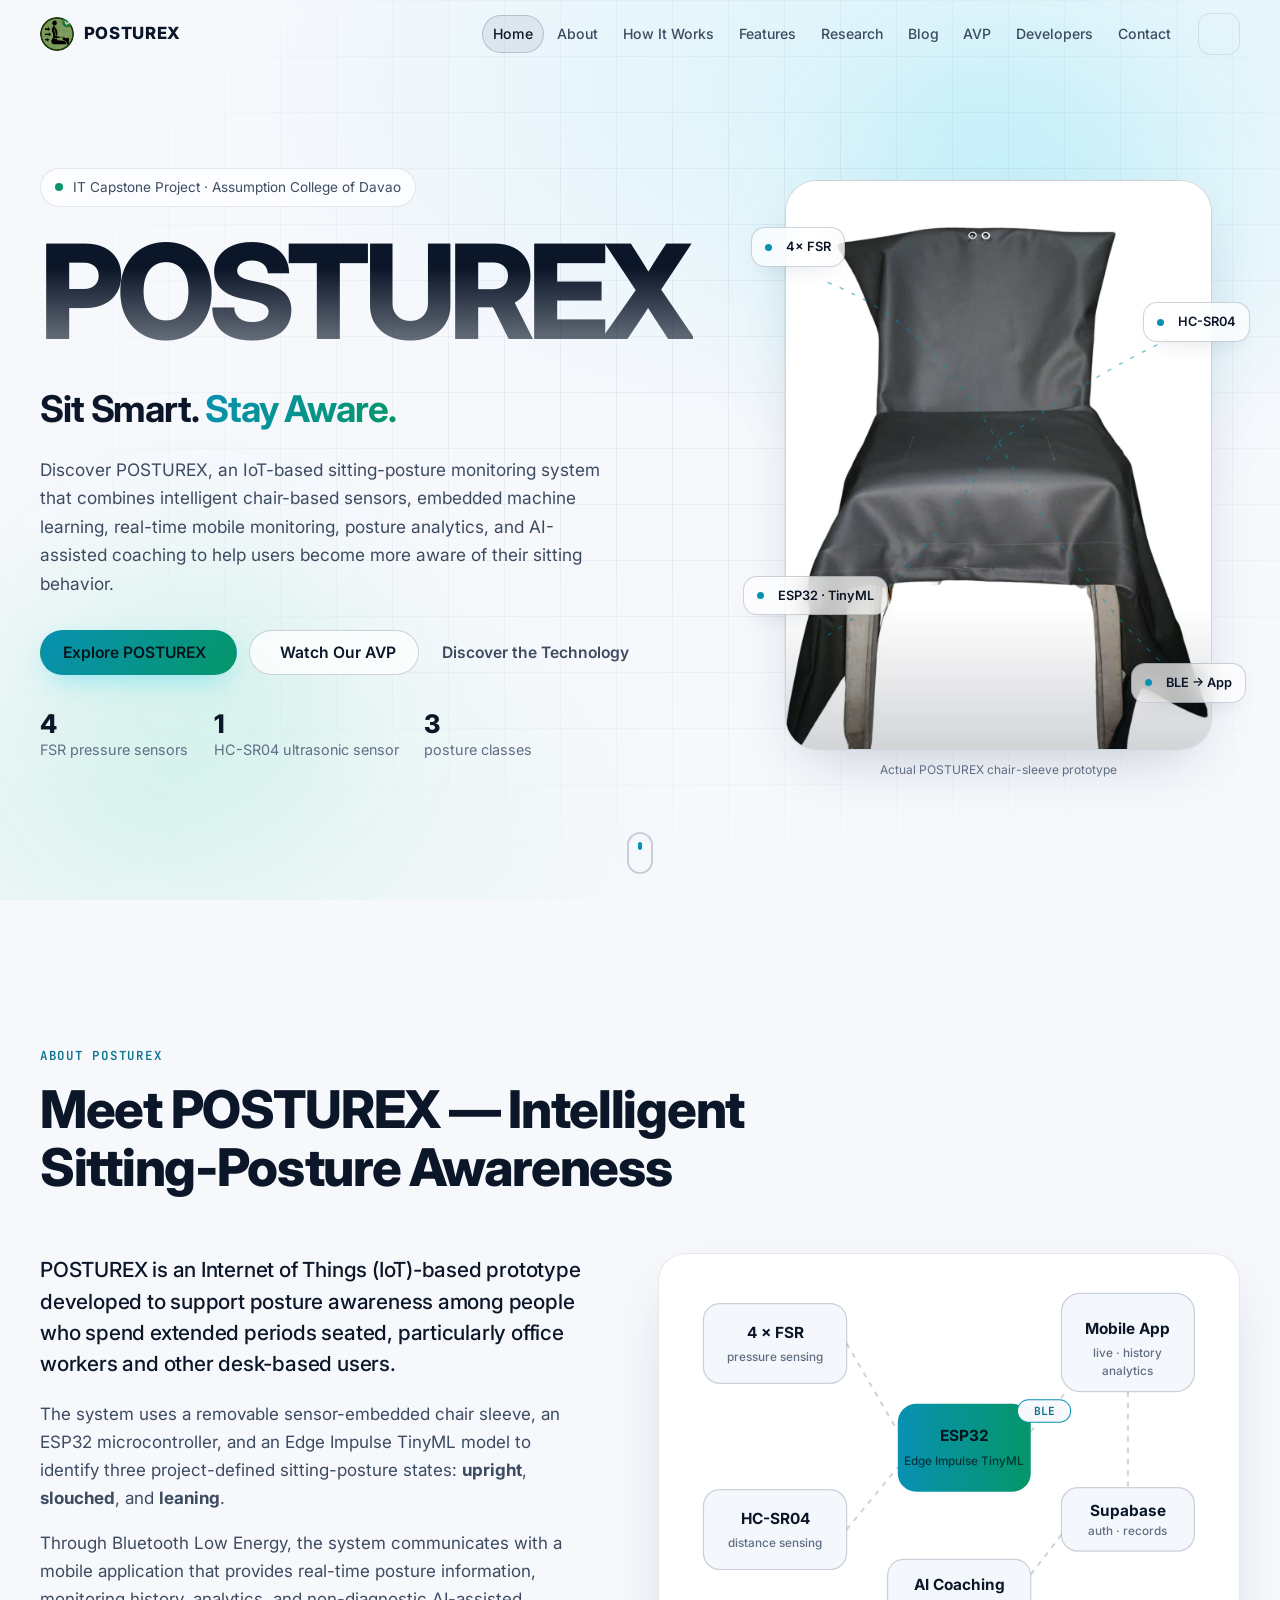
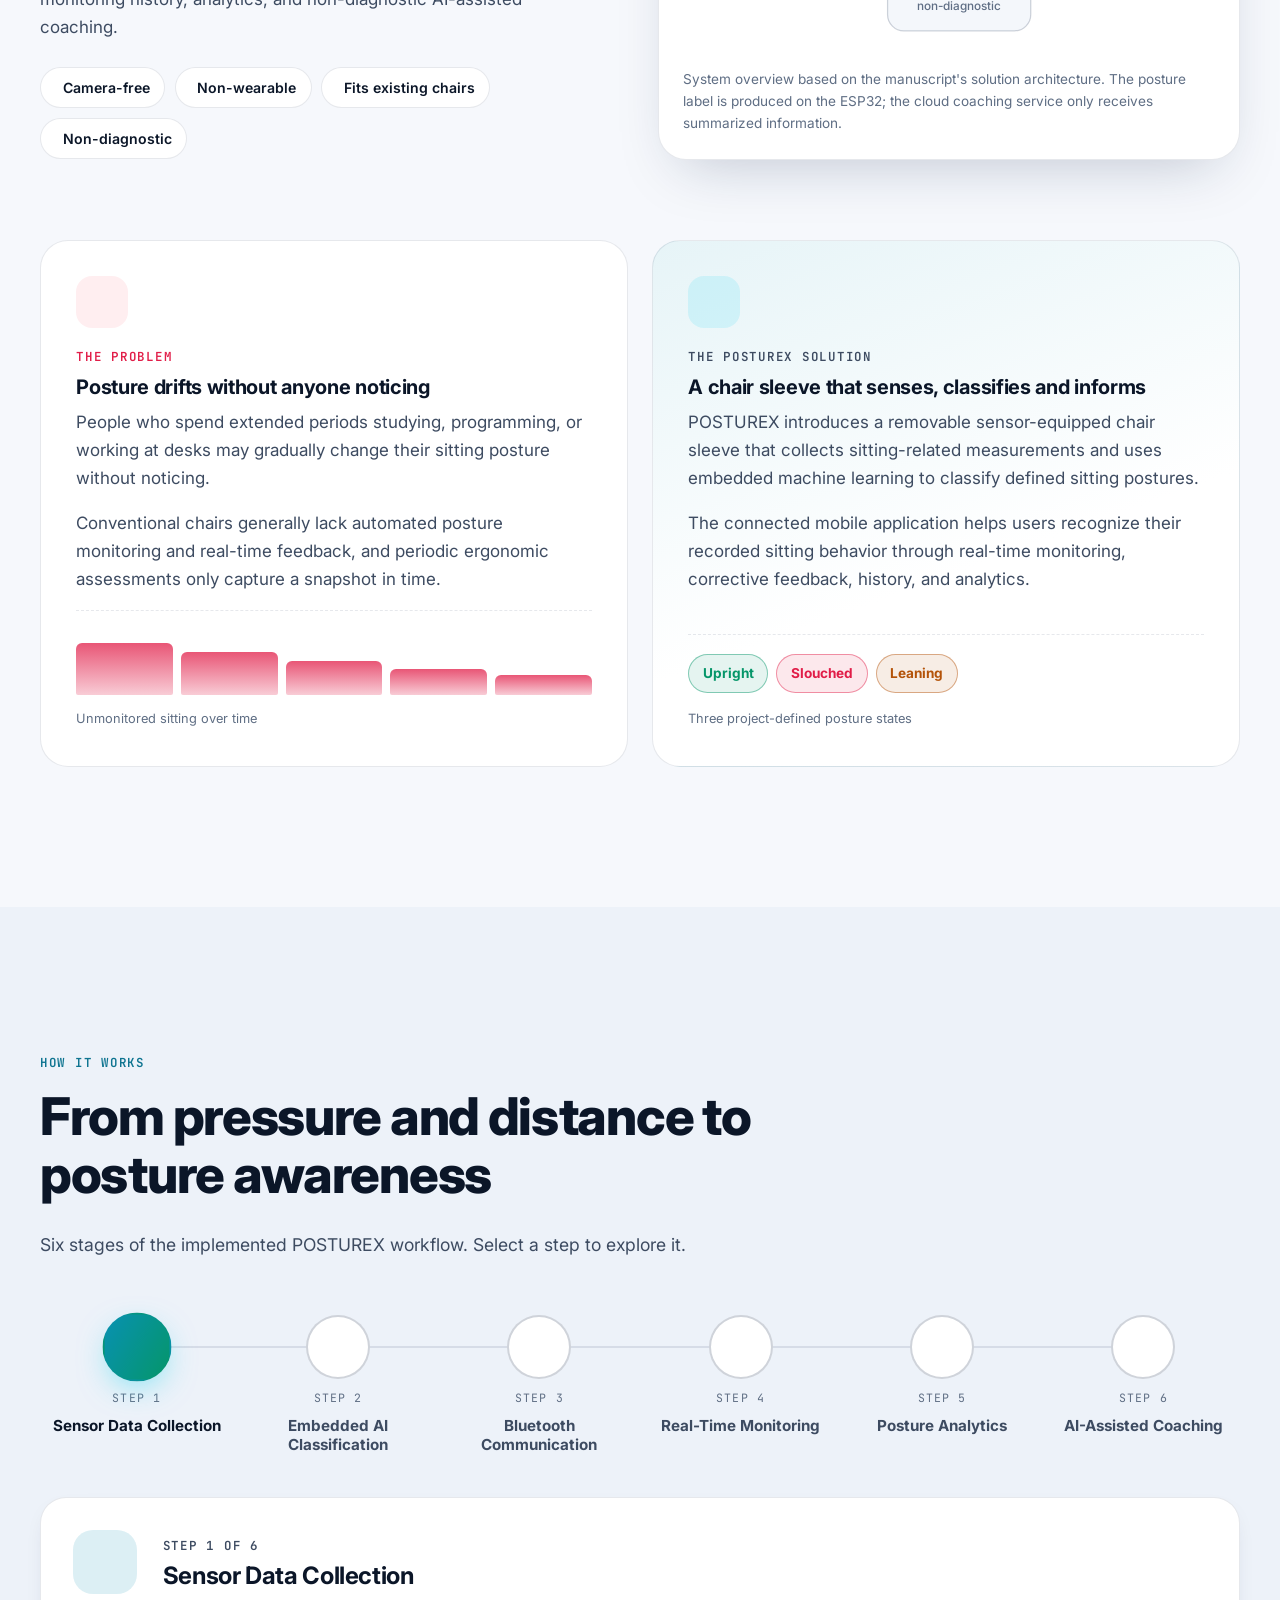
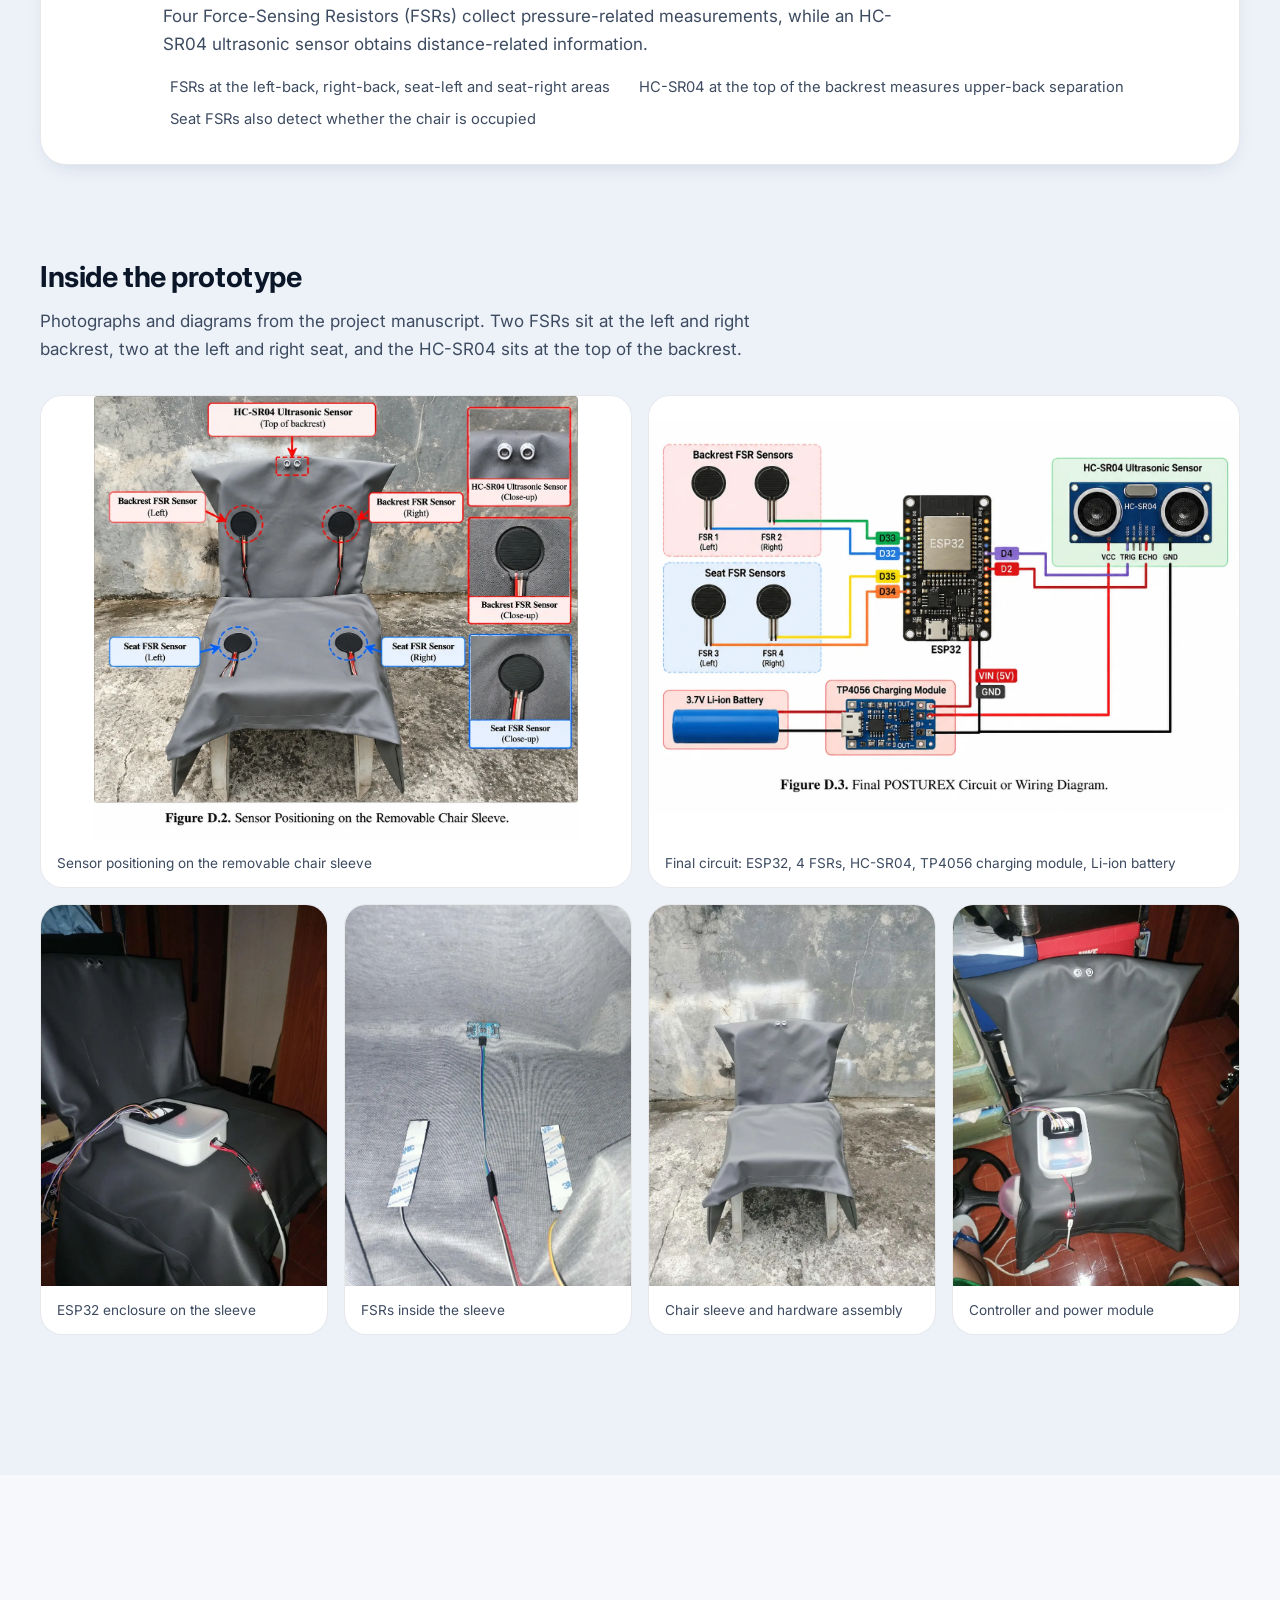
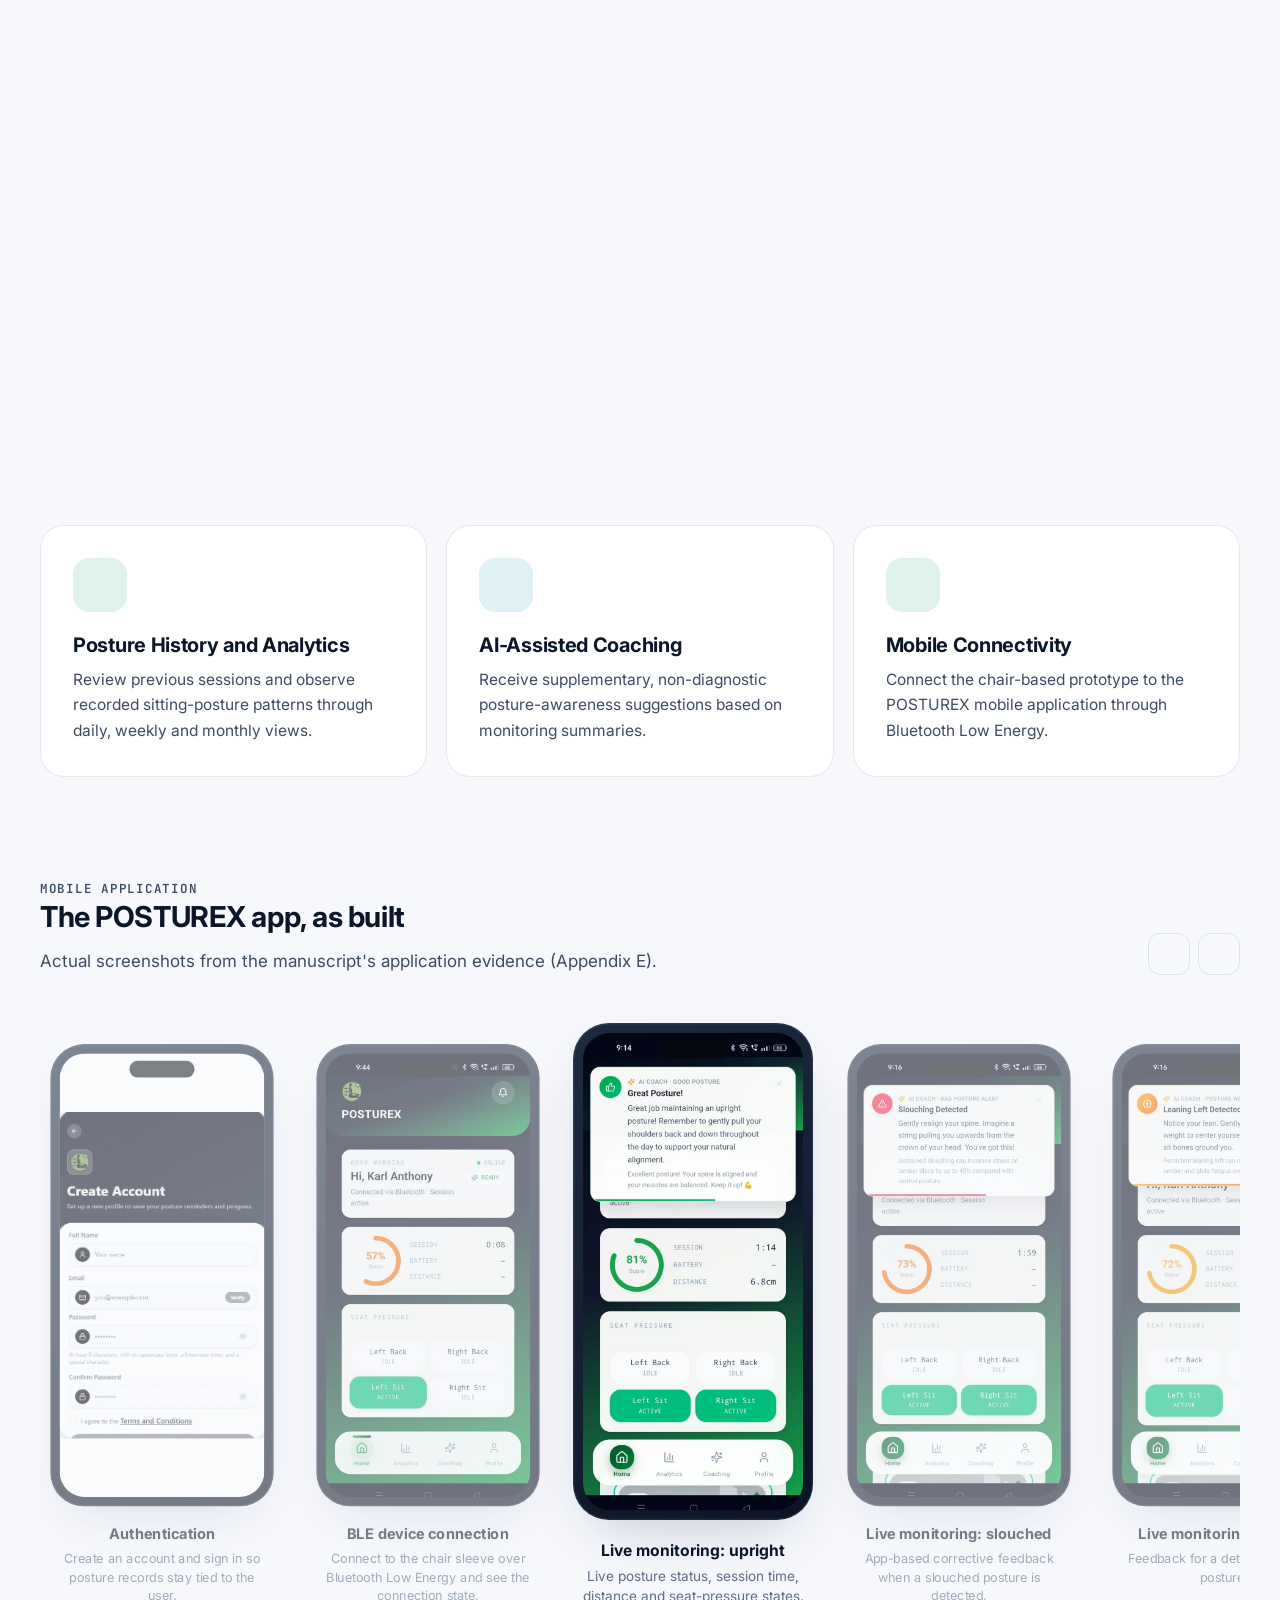
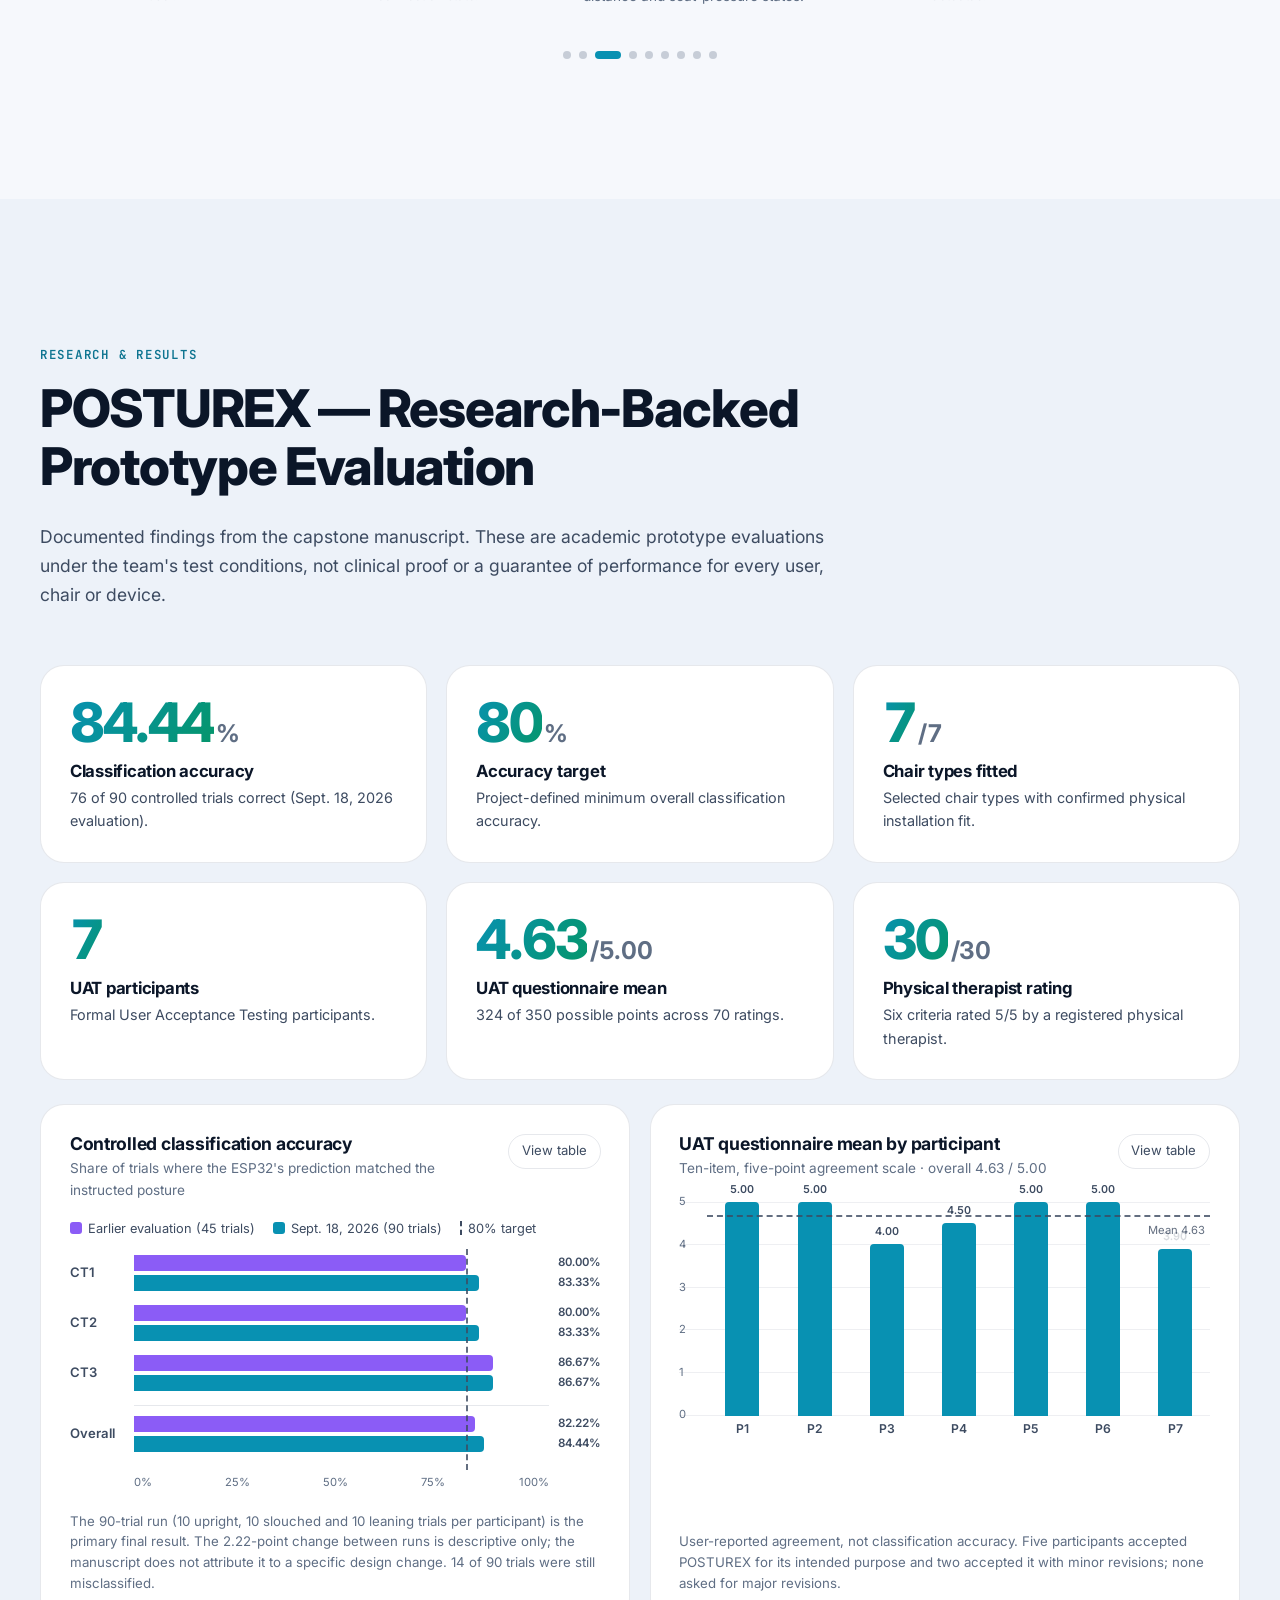
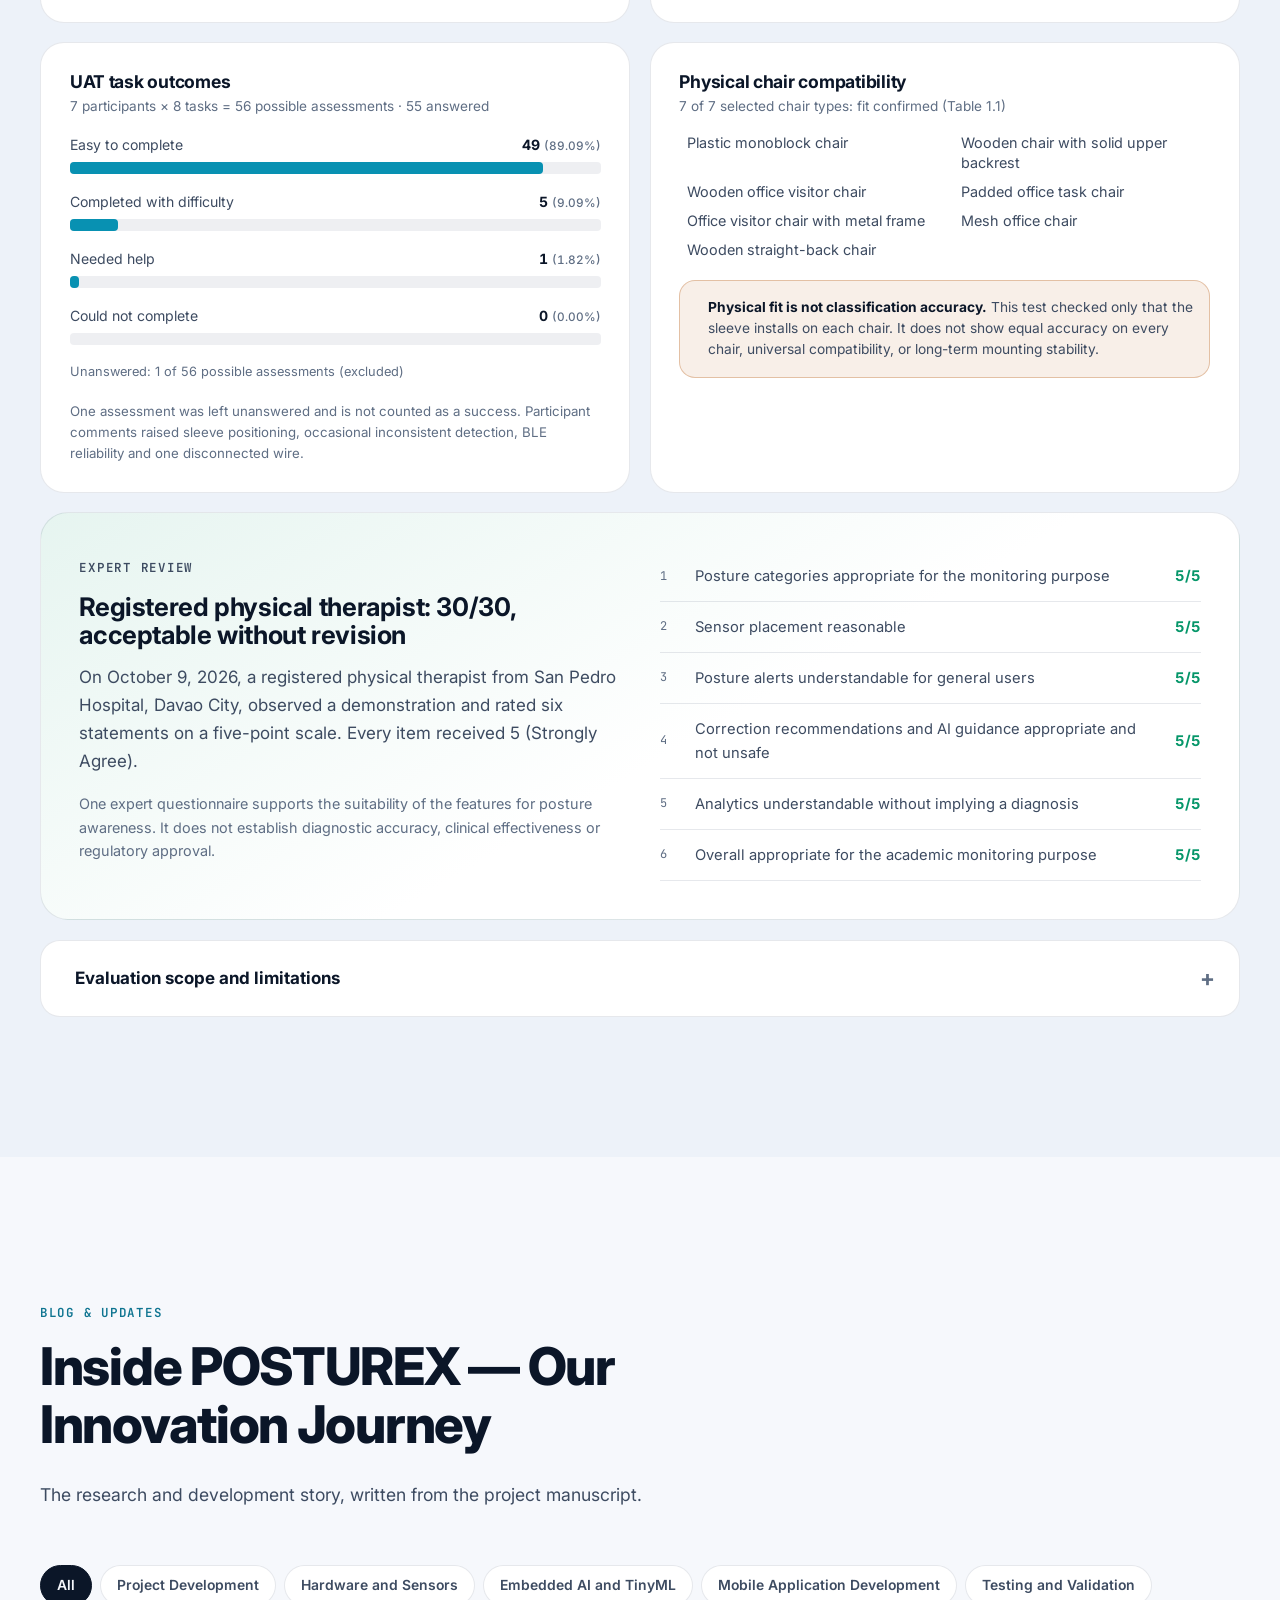
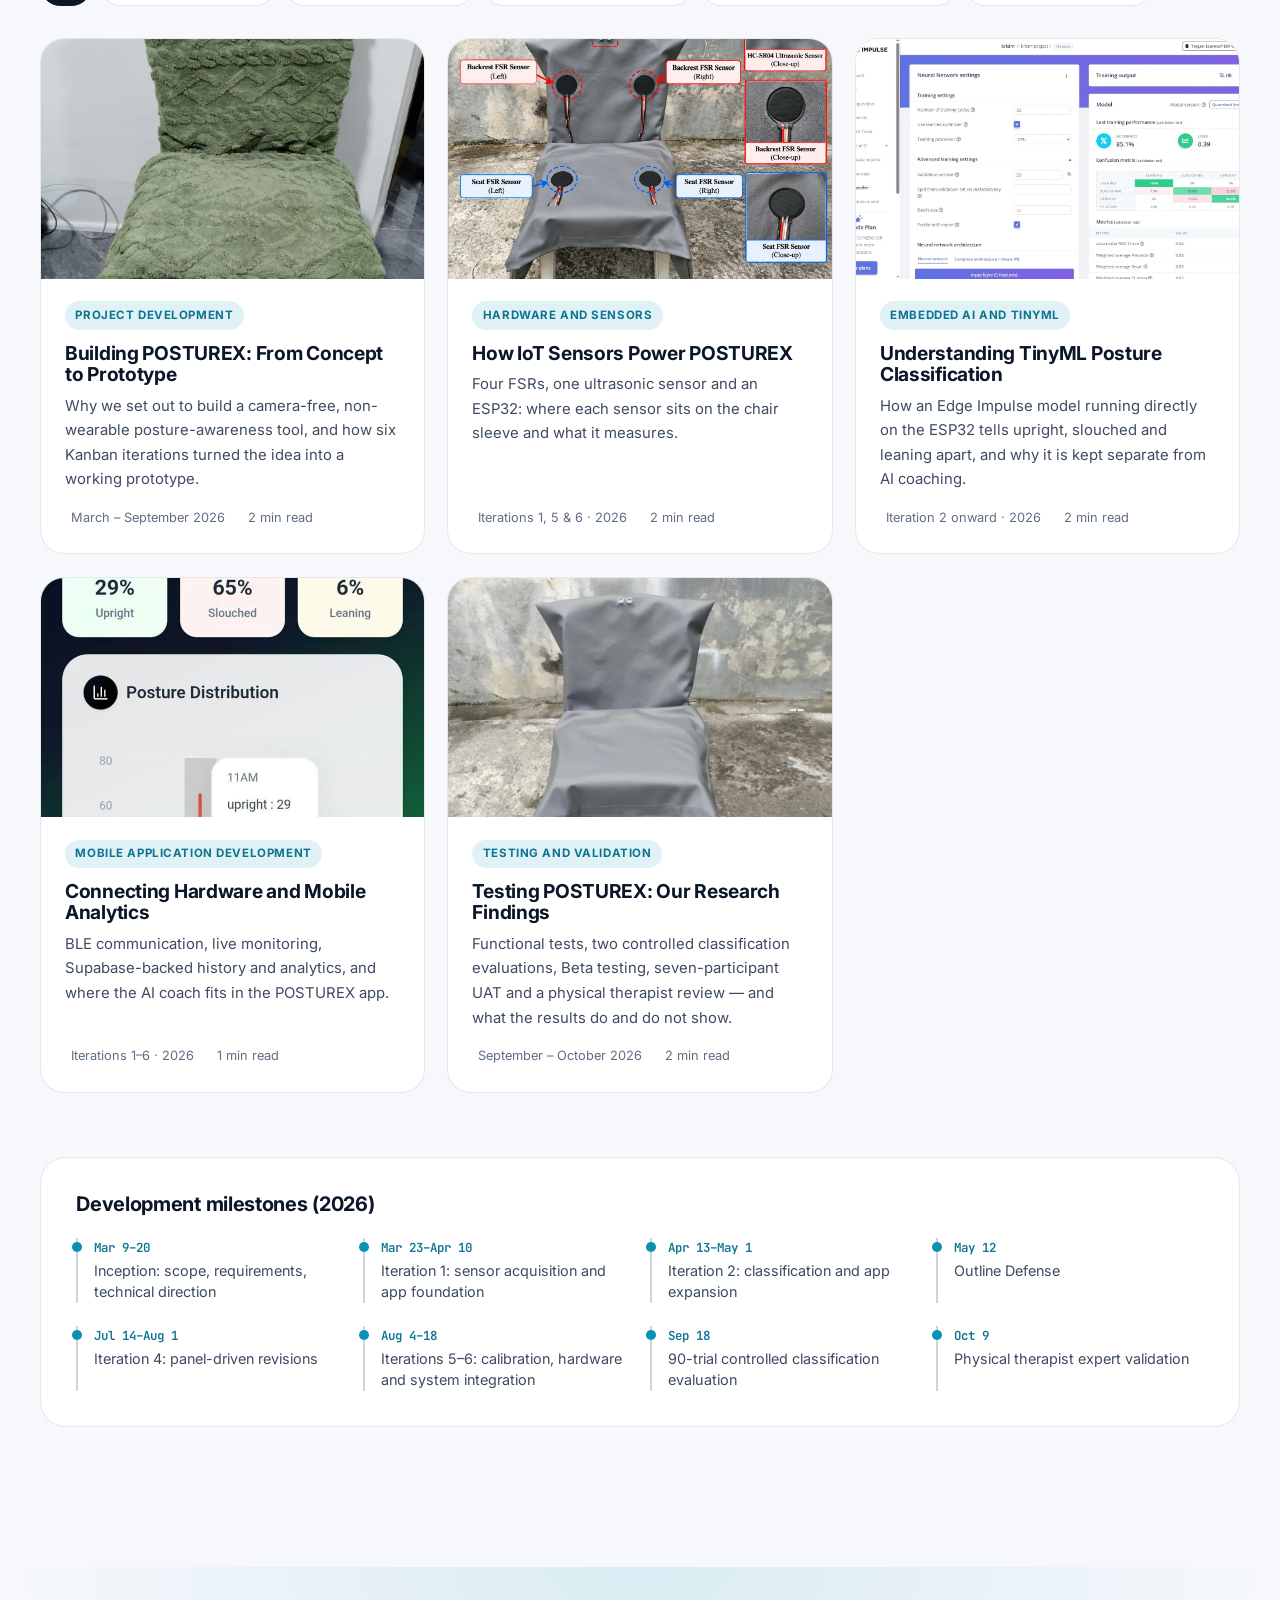
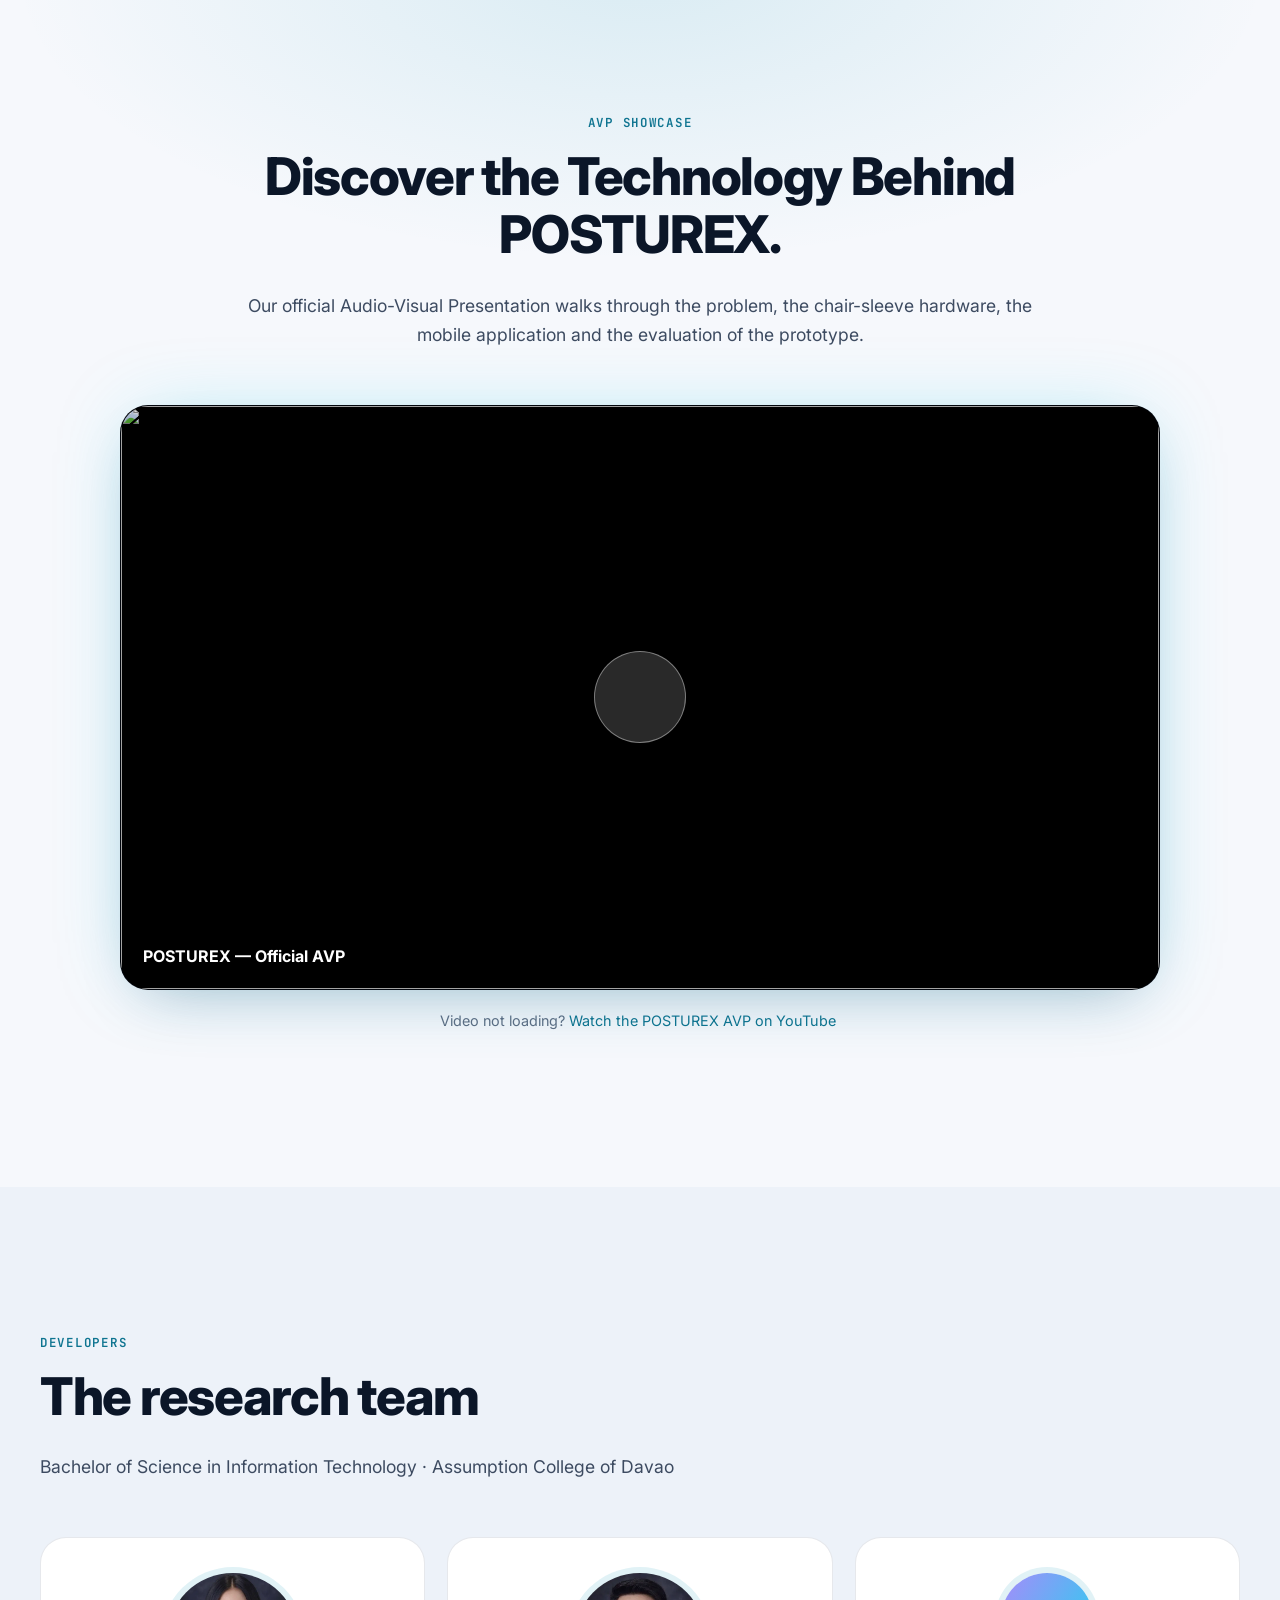
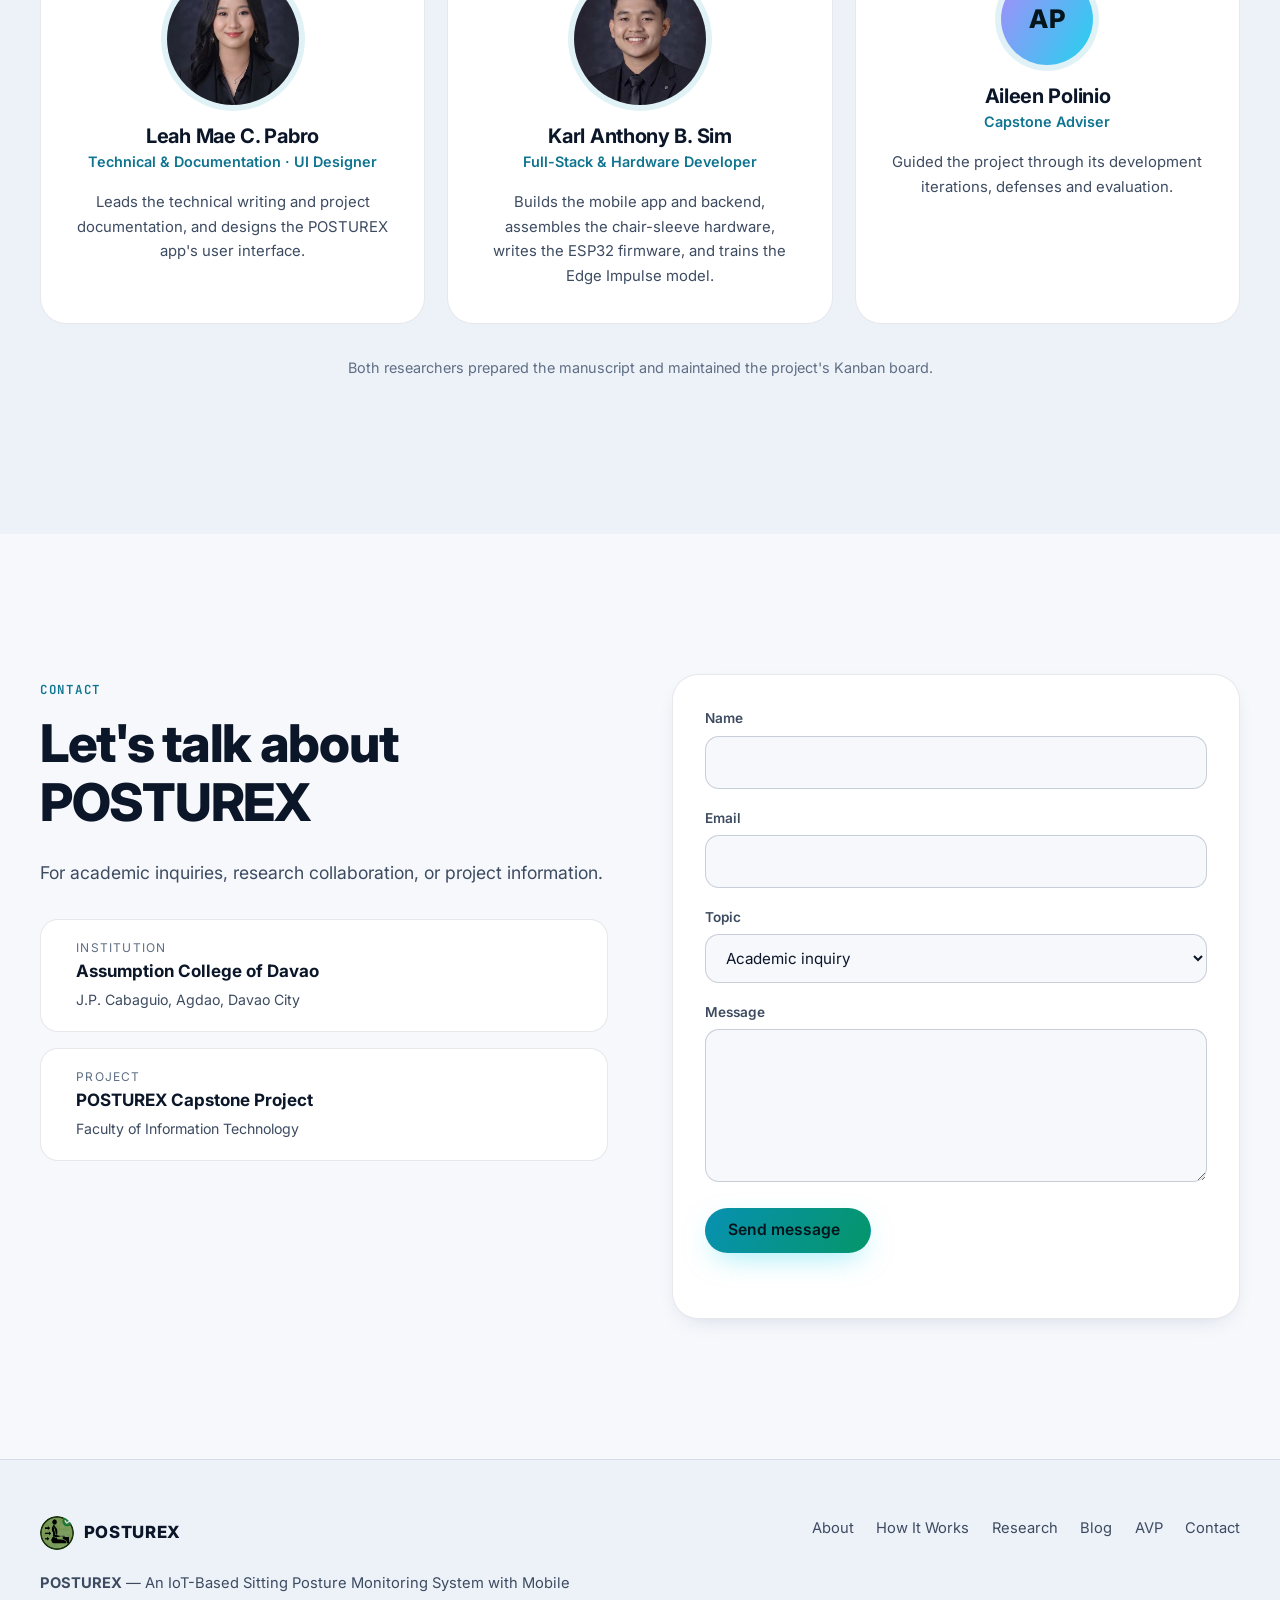
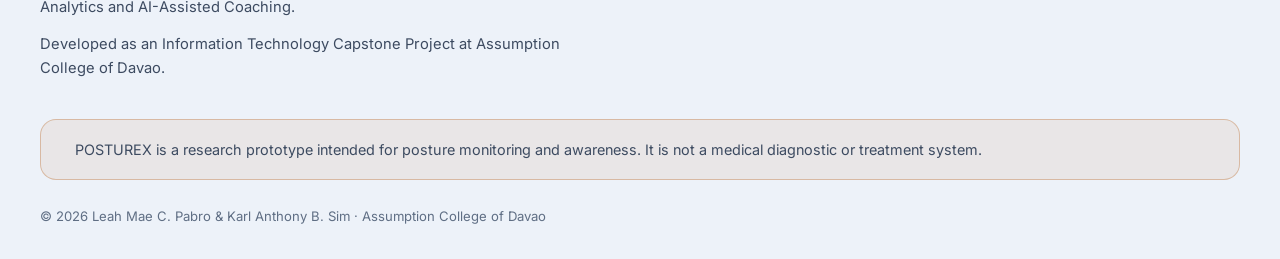
==== commit dd8701d9: "Add team photos and update researcher roles Co-Authored-By: Claude Opus 5.5 <noreply@anthropic.com>" ====
--- a/index.html
+++ b/index.html
@@ -574,16 +574,16 @@
         </div>
         <div class="team-grid">
           <article class="team-card reveal">
-            <div class="avatar" aria-hidden="true">LP</div>
+            <img class="avatar avatar-photo" src="assets/img/team/leah-pabro.webp" width="480" height="480" alt="Portrait of Leah Mae C. Pabro" loading="lazy" />
             <h3>Leah Mae C. Pabro</h3>
-            <p class="role">Researcher · Developer</p>
-            <p>Mobile application development and interface design, backend integration, application testing, and documentation and client coordination.</p>
+            <p class="role">Technical &amp; Documentation · UI Designer</p>
+            <p>Leads the technical writing and project documentation, and designs the POSTUREX app's user interface.</p>
           </article>
           <article class="team-card reveal">
-            <div class="avatar" aria-hidden="true">KS</div>
+            <img class="avatar avatar-photo" src="assets/img/team/karl-sim.webp" width="480" height="480" alt="Portrait of Karl Anthony B. Sim" loading="lazy" />
             <h3>Karl Anthony B. Sim</h3>
-            <p class="role">Researcher · Developer</p>
-            <p>Hardware assembly, firmware development, sensor calibration and debugging, and Edge Impulse model training.</p>
+            <p class="role">Full-Stack &amp; Hardware Developer</p>
+            <p>Builds the mobile app and backend, assembles the chair-sleeve hardware, writes the ESP32 firmware, and trains the Edge Impulse model.</p>
           </article>
           <article class="team-card adviser reveal">
             <div class="avatar" aria-hidden="true">AP</div>
--- a/assets/css/styles.css
+++ b/assets/css/styles.css
@@ -508,6 +508,7 @@
 .team-card { padding: 2.2rem; border-radius: 26px; background: var(--card); border: 1px solid var(--border); text-align: center; transition: transform .35s, border-color .3s; }
 .team-card:hover { transform: translateY(-5px); border-color: var(--border-strong); }
 .avatar { width: 92px; height: 92px; border-radius: 50%; margin: 0 auto 1.2rem; display: grid; place-items: center; font-weight: 800; font-size: 1.6rem; letter-spacing: .02em; color: #04151c; background: var(--accent-grad); box-shadow: 0 0 0 6px color-mix(in srgb, var(--cyan) 12%, transparent); }
+.avatar-photo { width: 132px; height: 132px; object-fit: cover; background: var(--card-2); }
 .adviser .avatar { background: linear-gradient(120deg, #a78bfa, #22d3ee); }
 .team-card h3 { margin-bottom: .2rem; }
 .role { color: var(--cyan-ink); font-weight: 600; font-size: .9rem; margin-bottom: 1rem; }
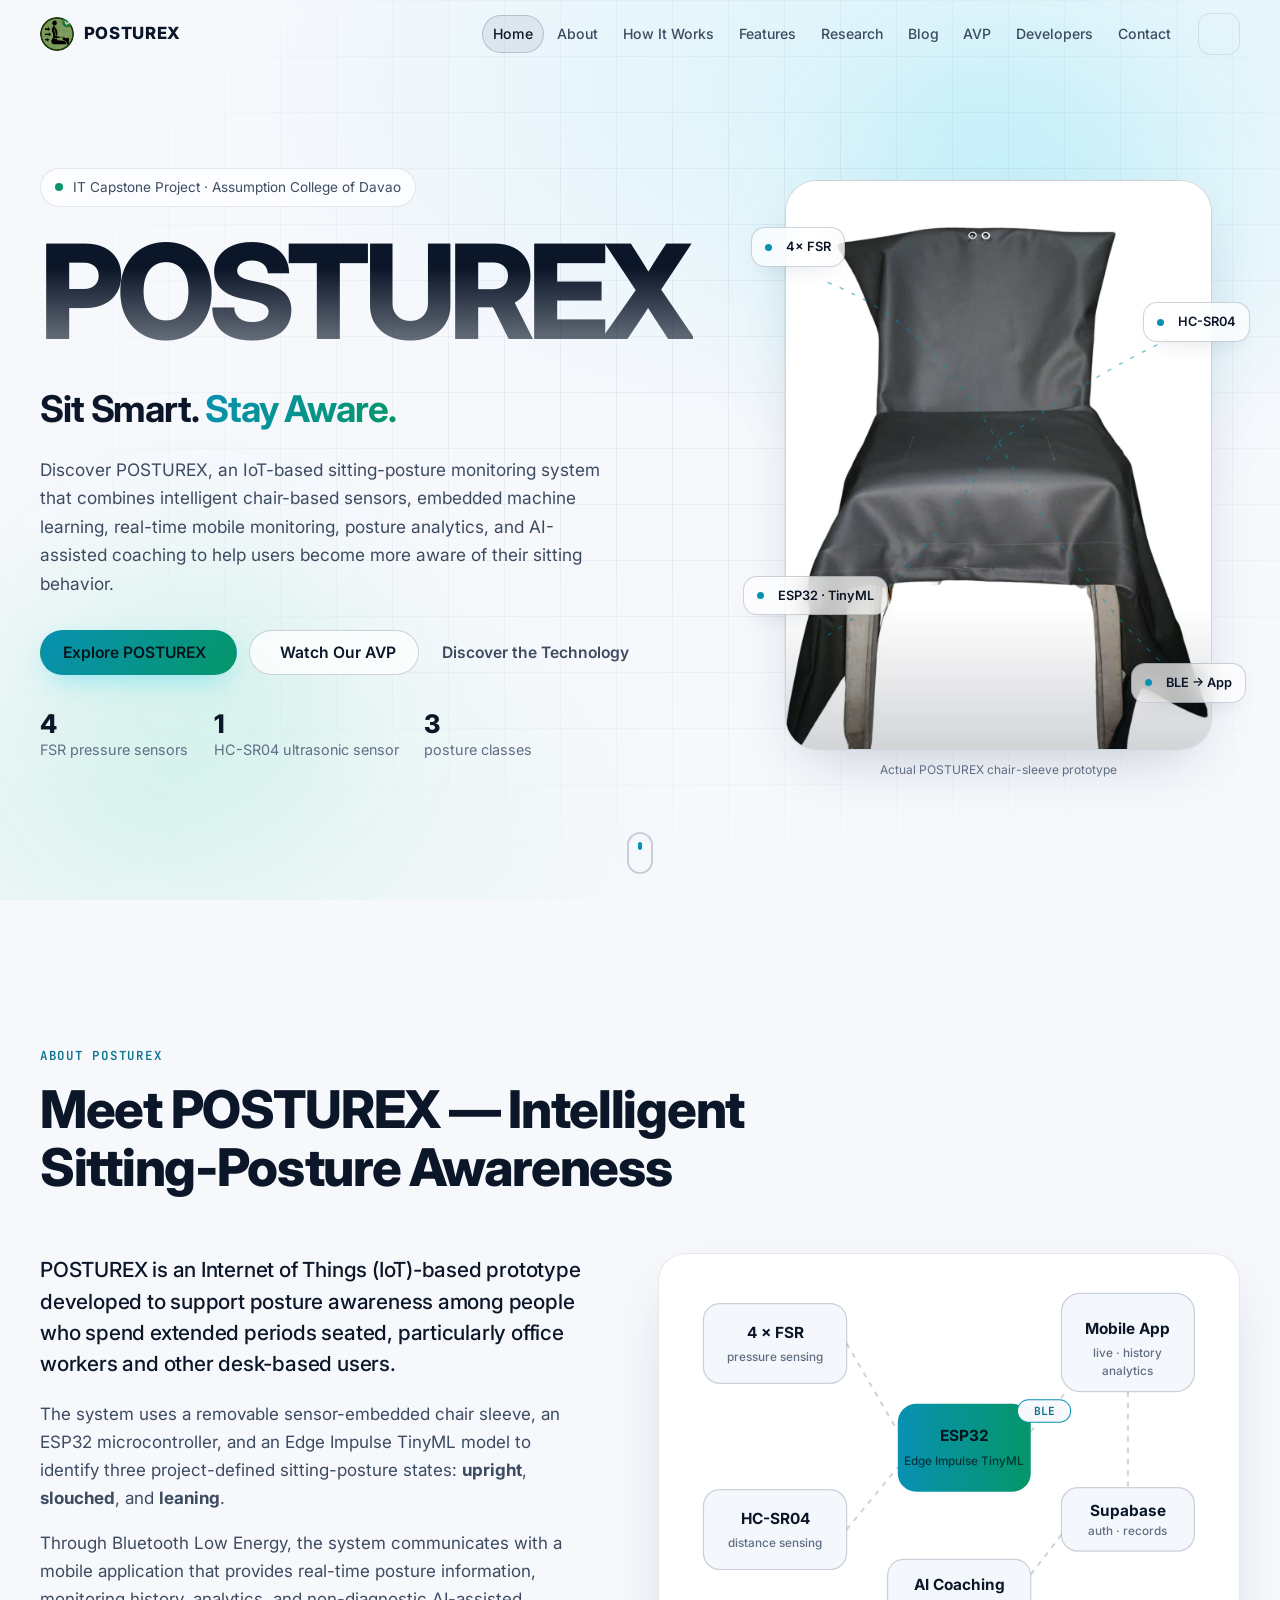
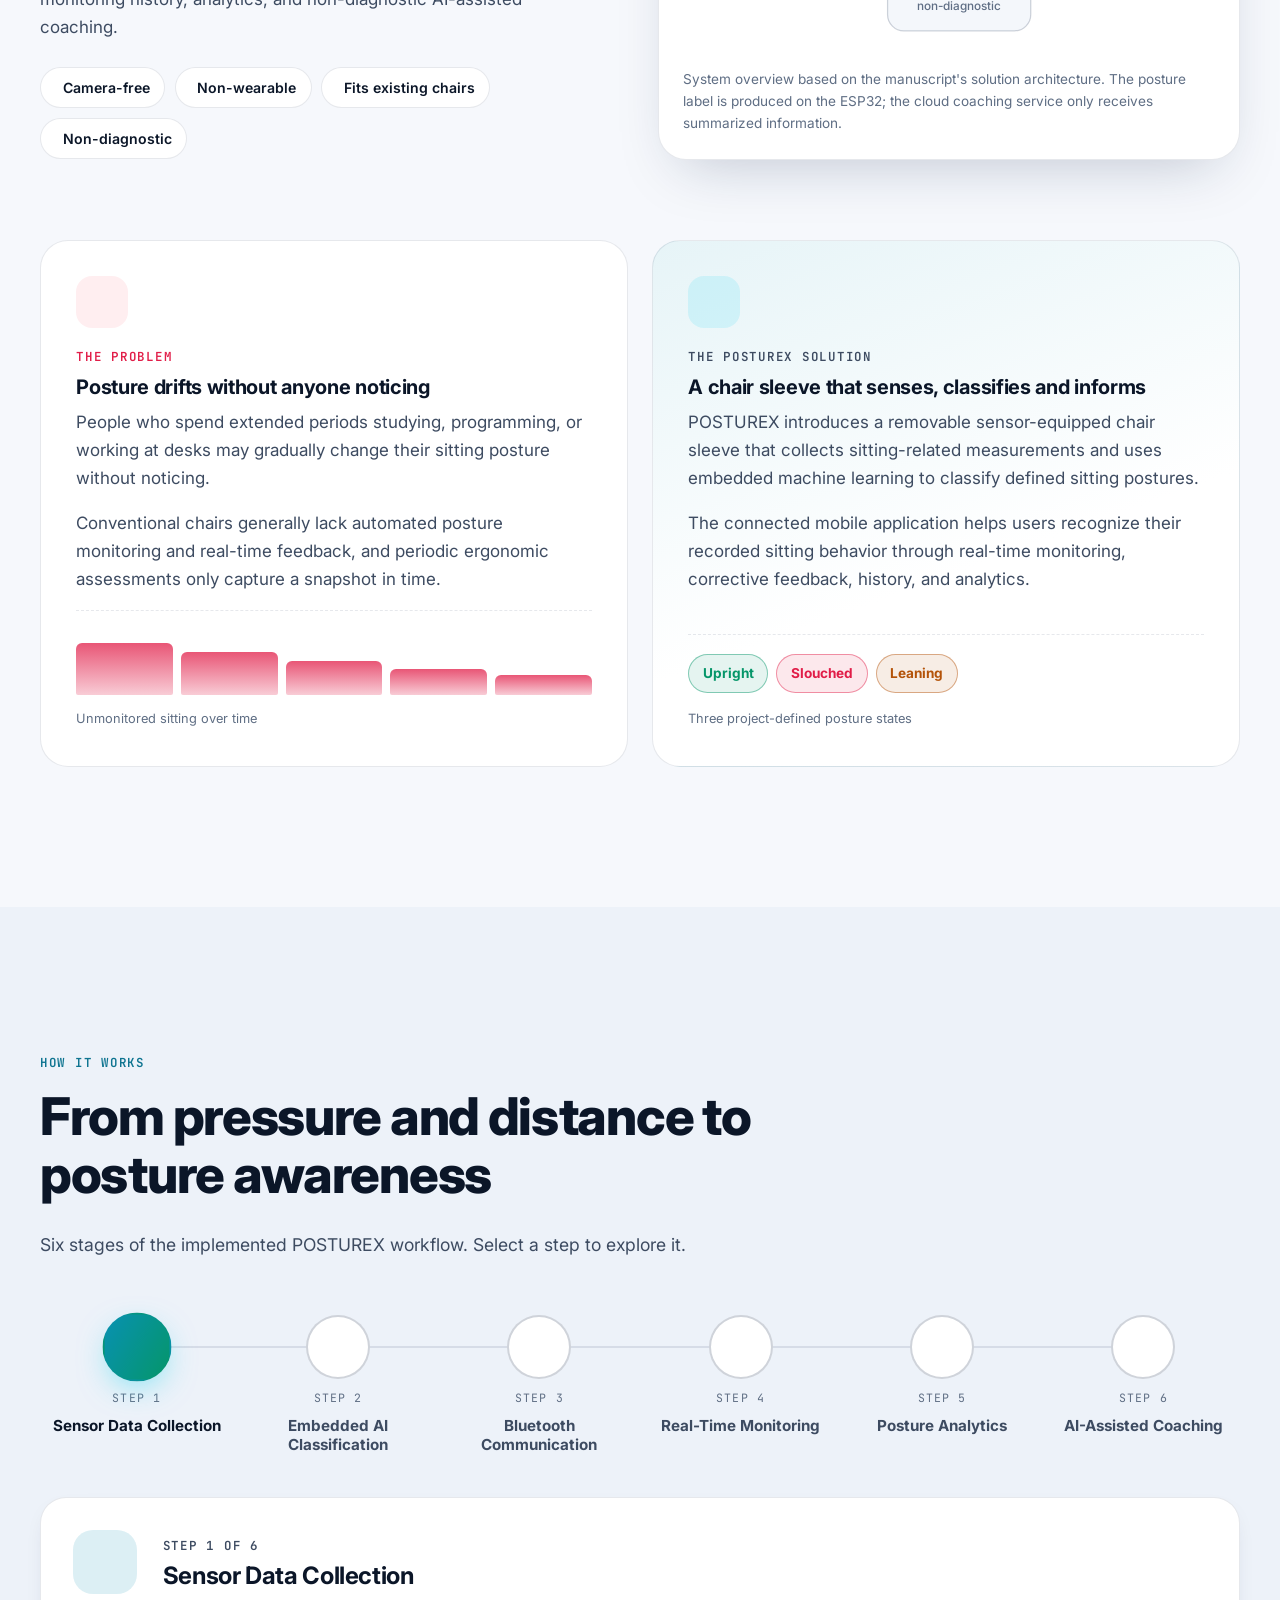
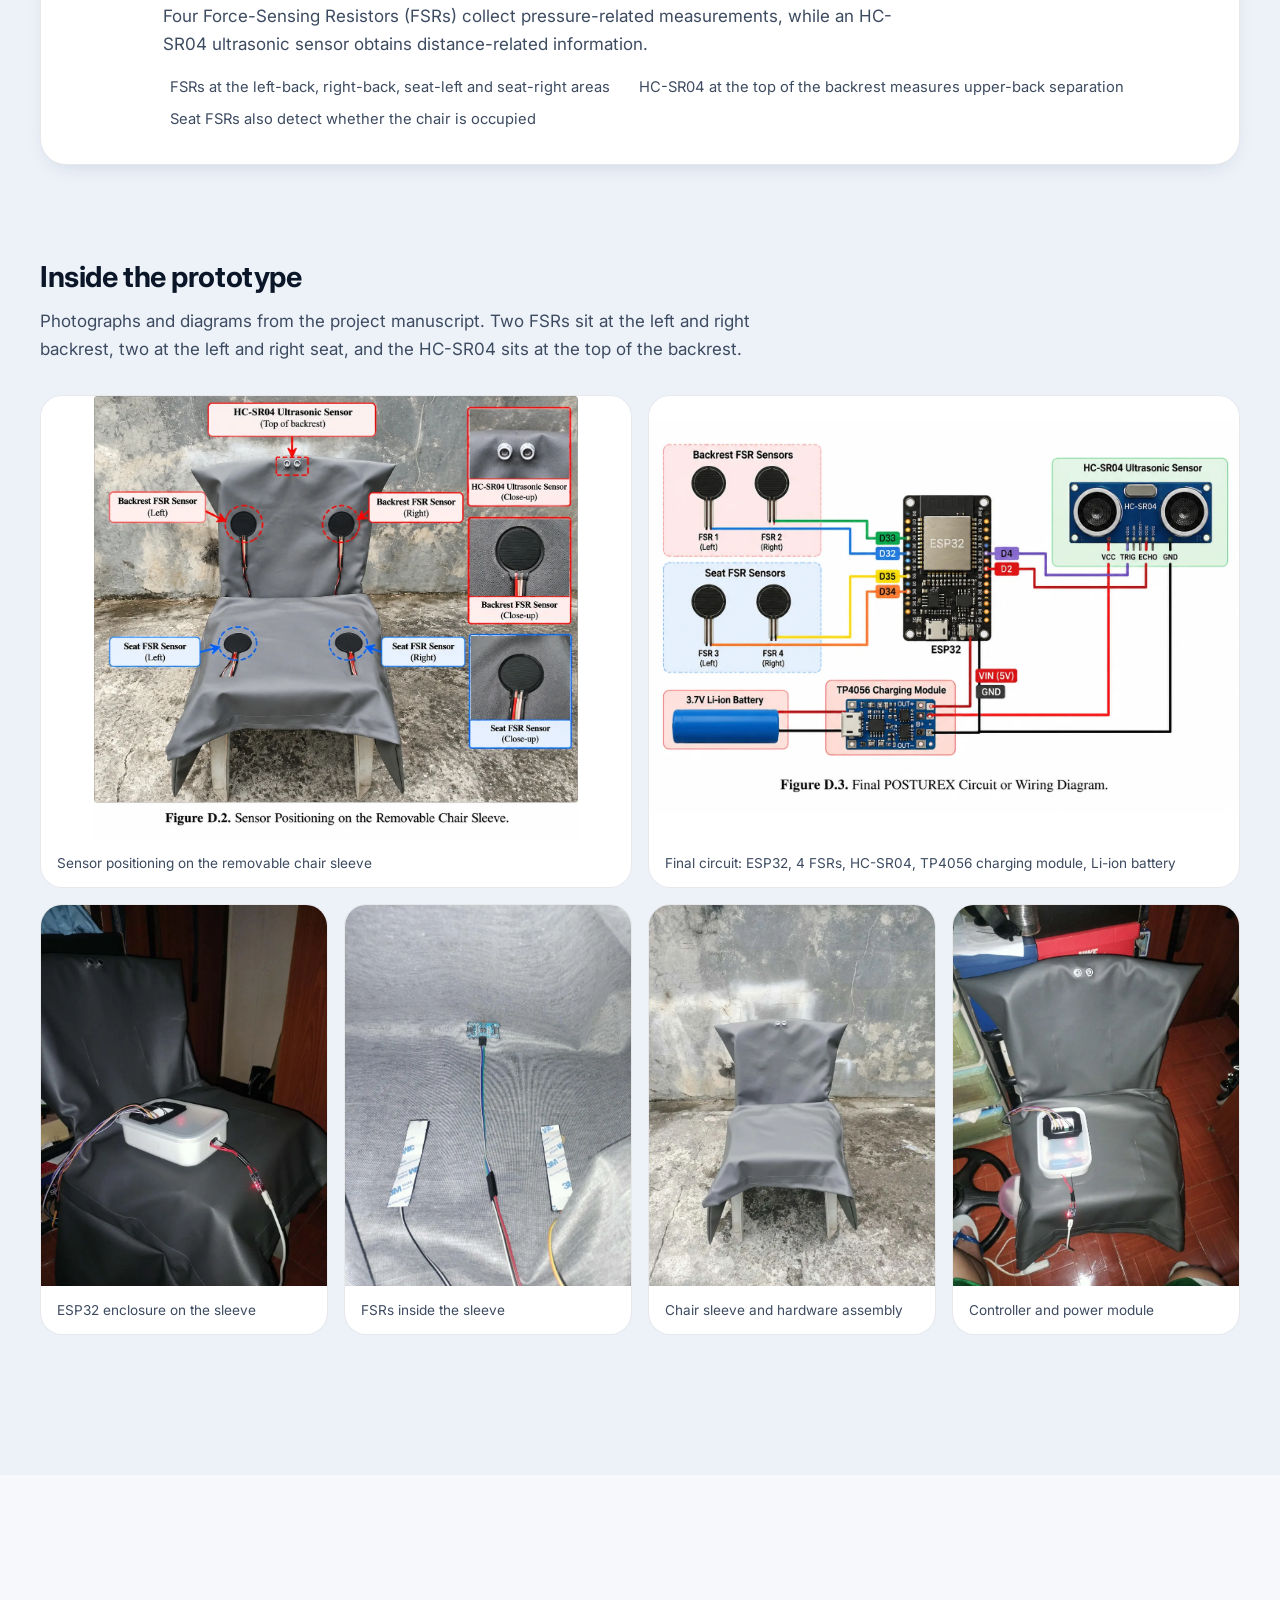
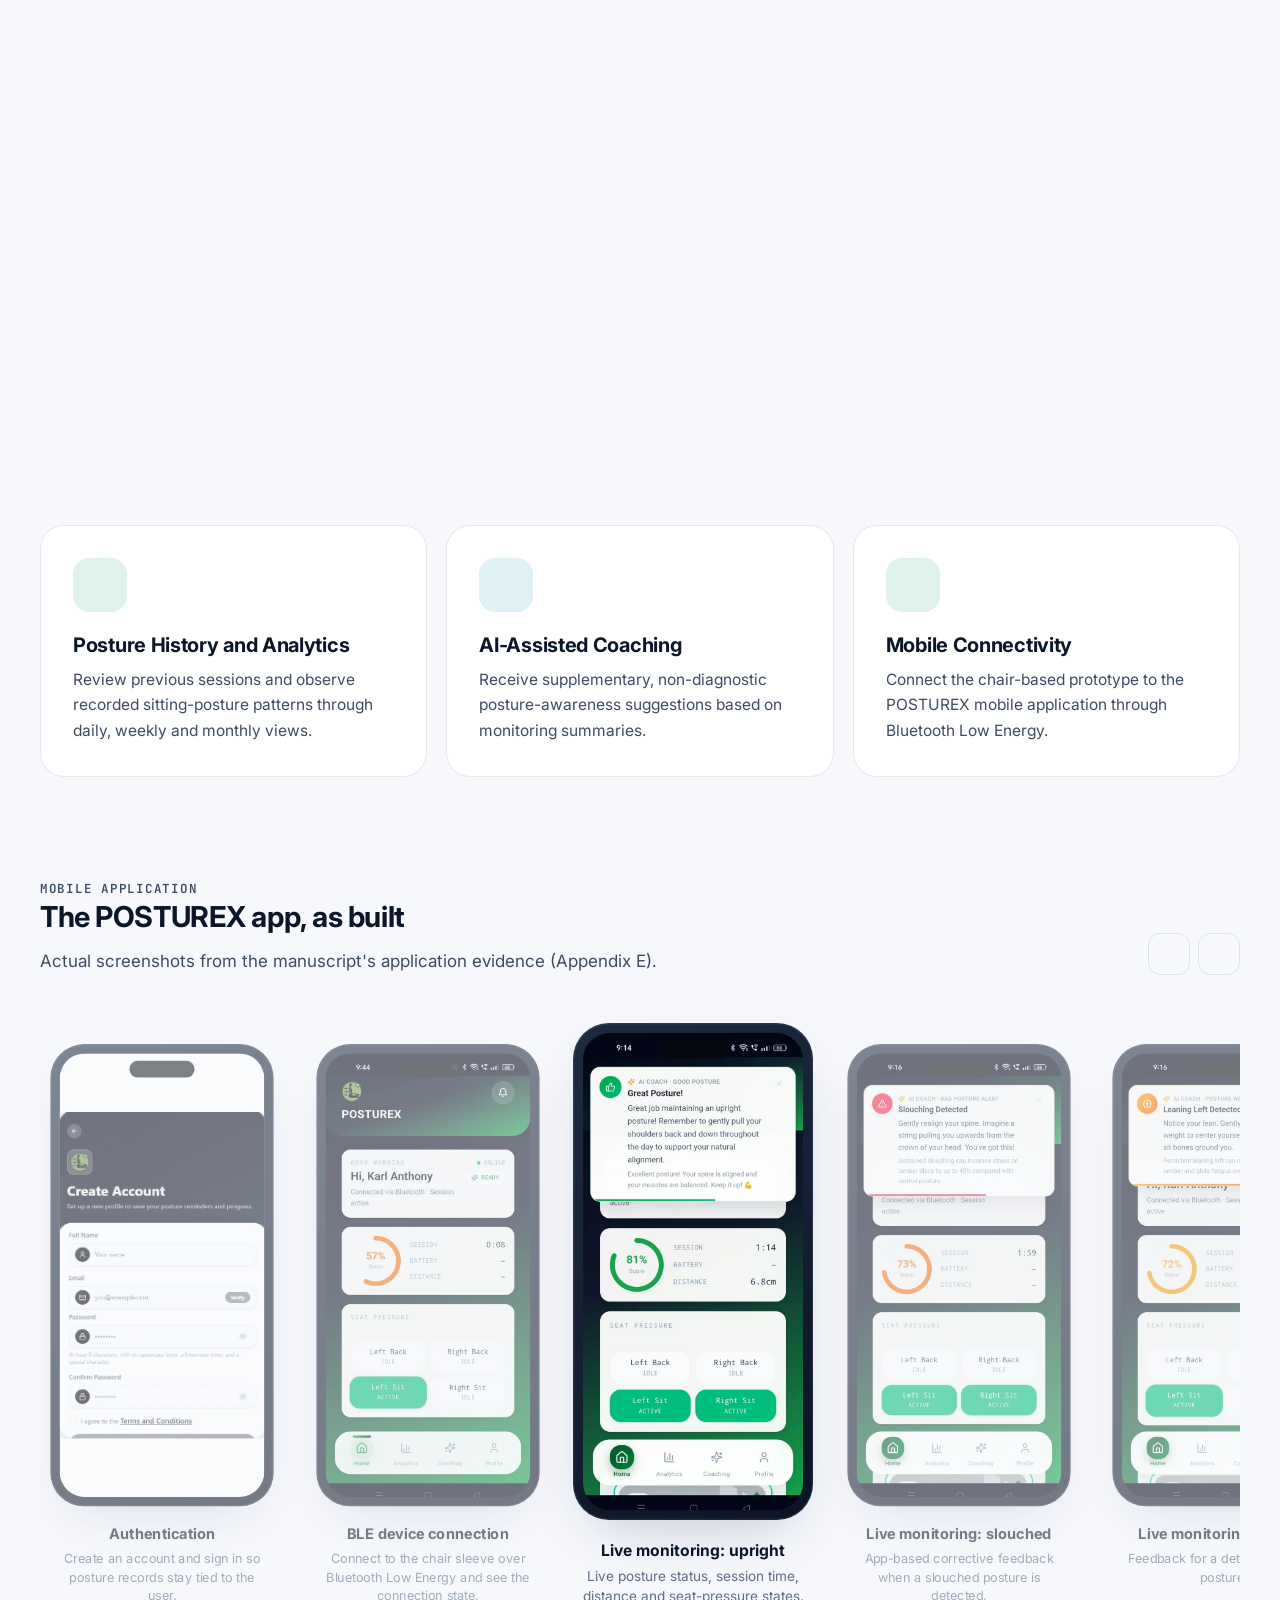
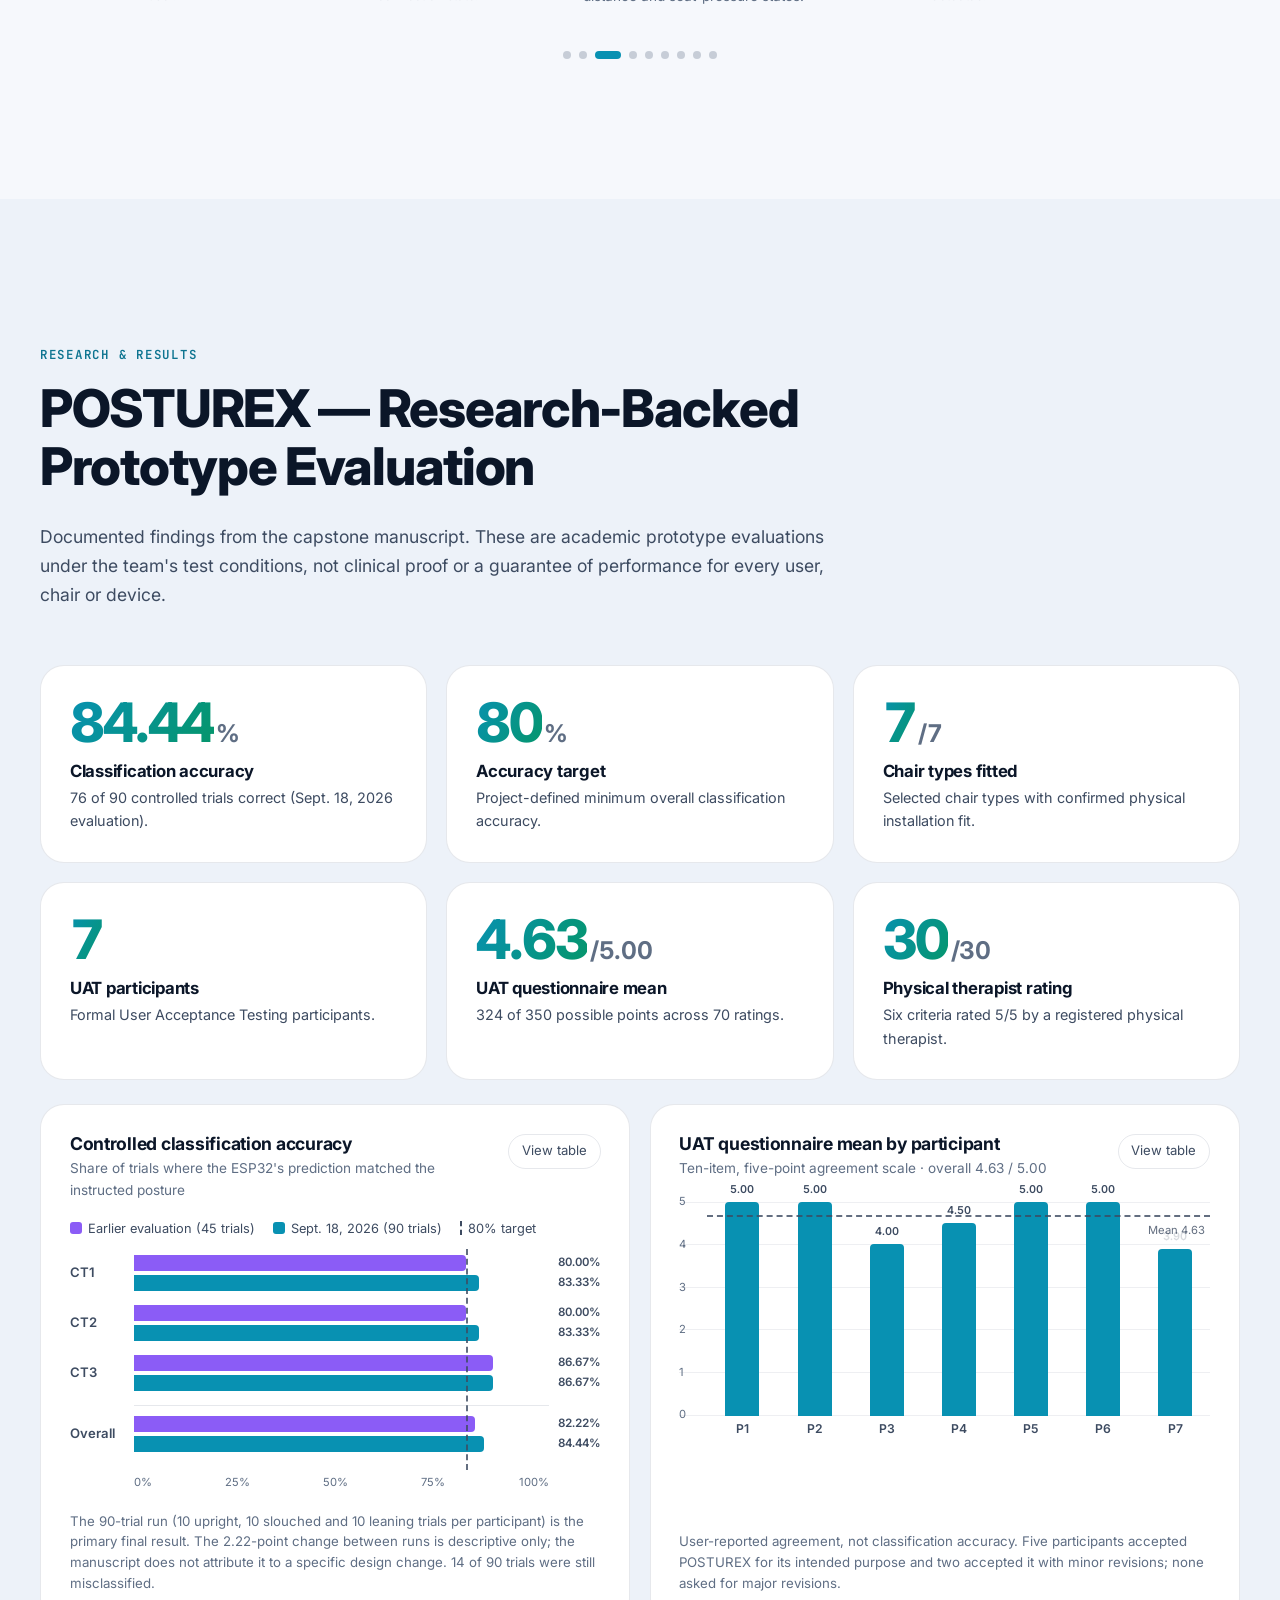
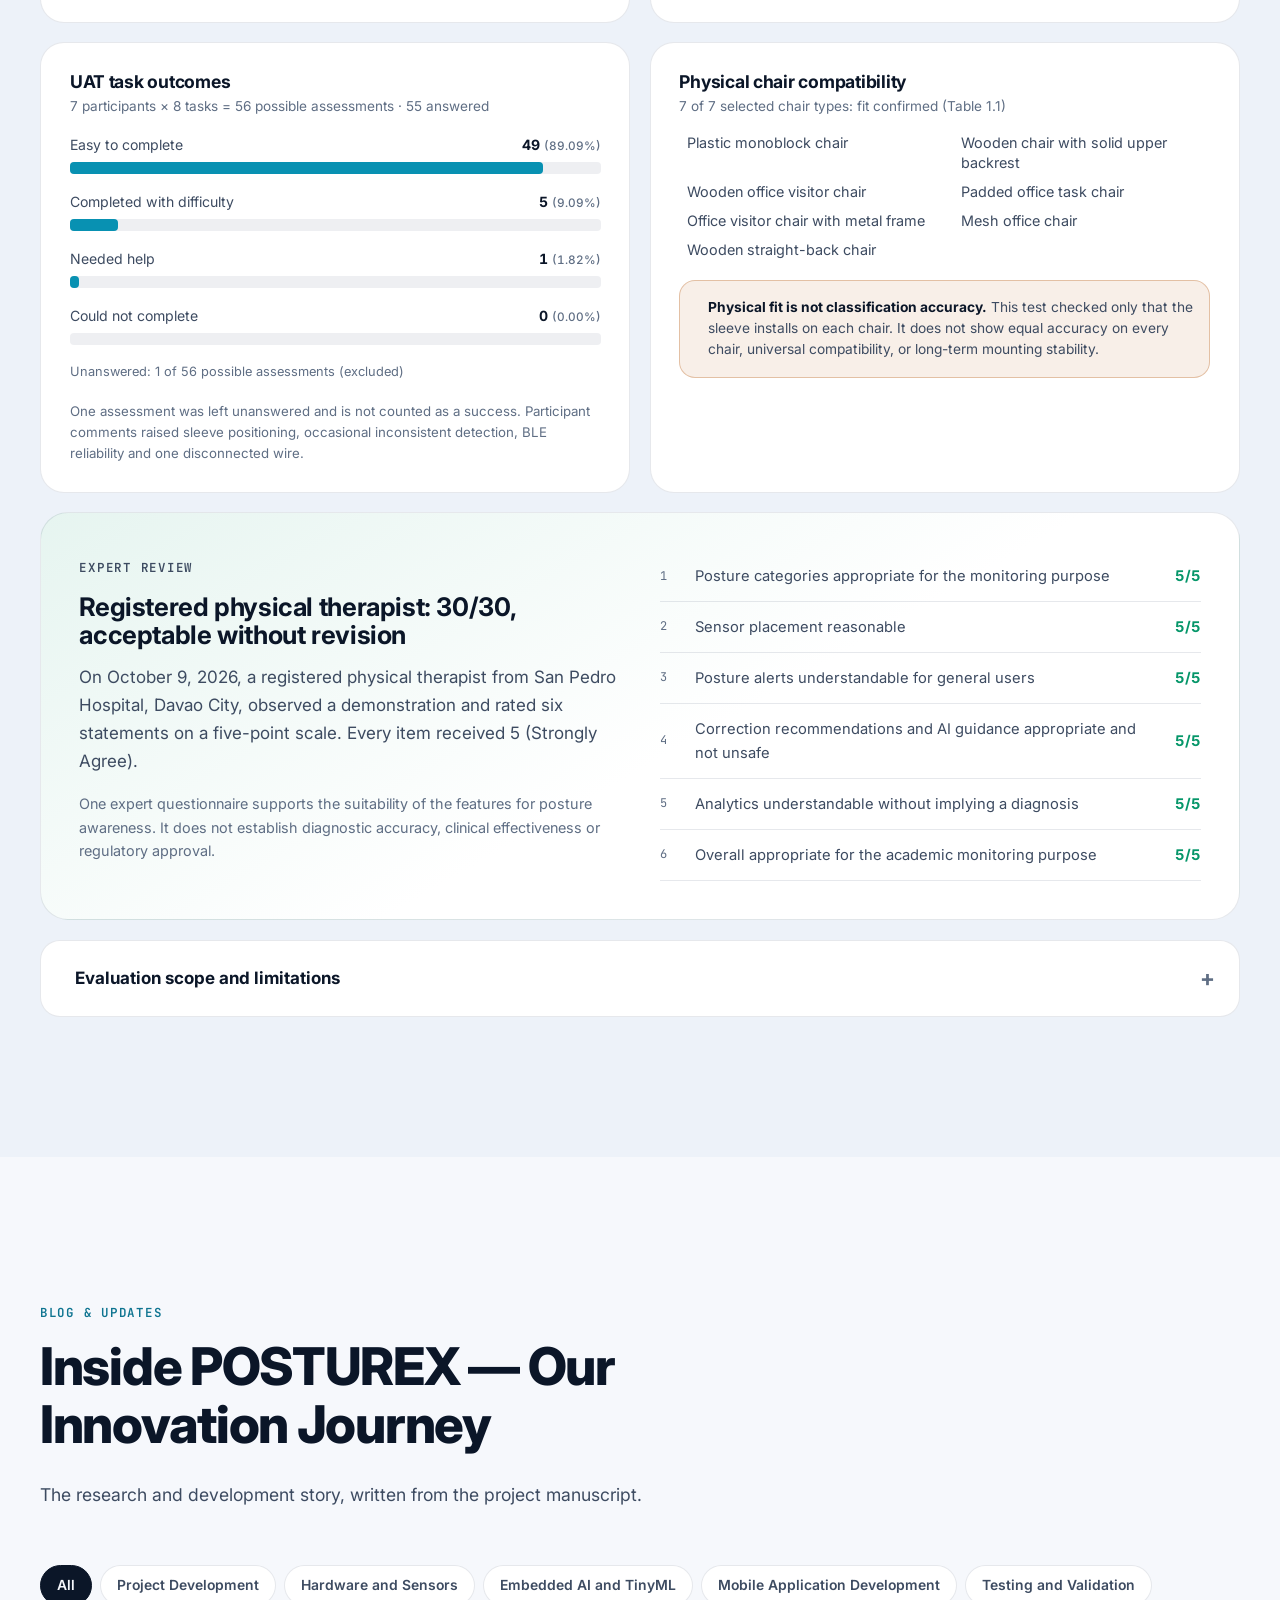
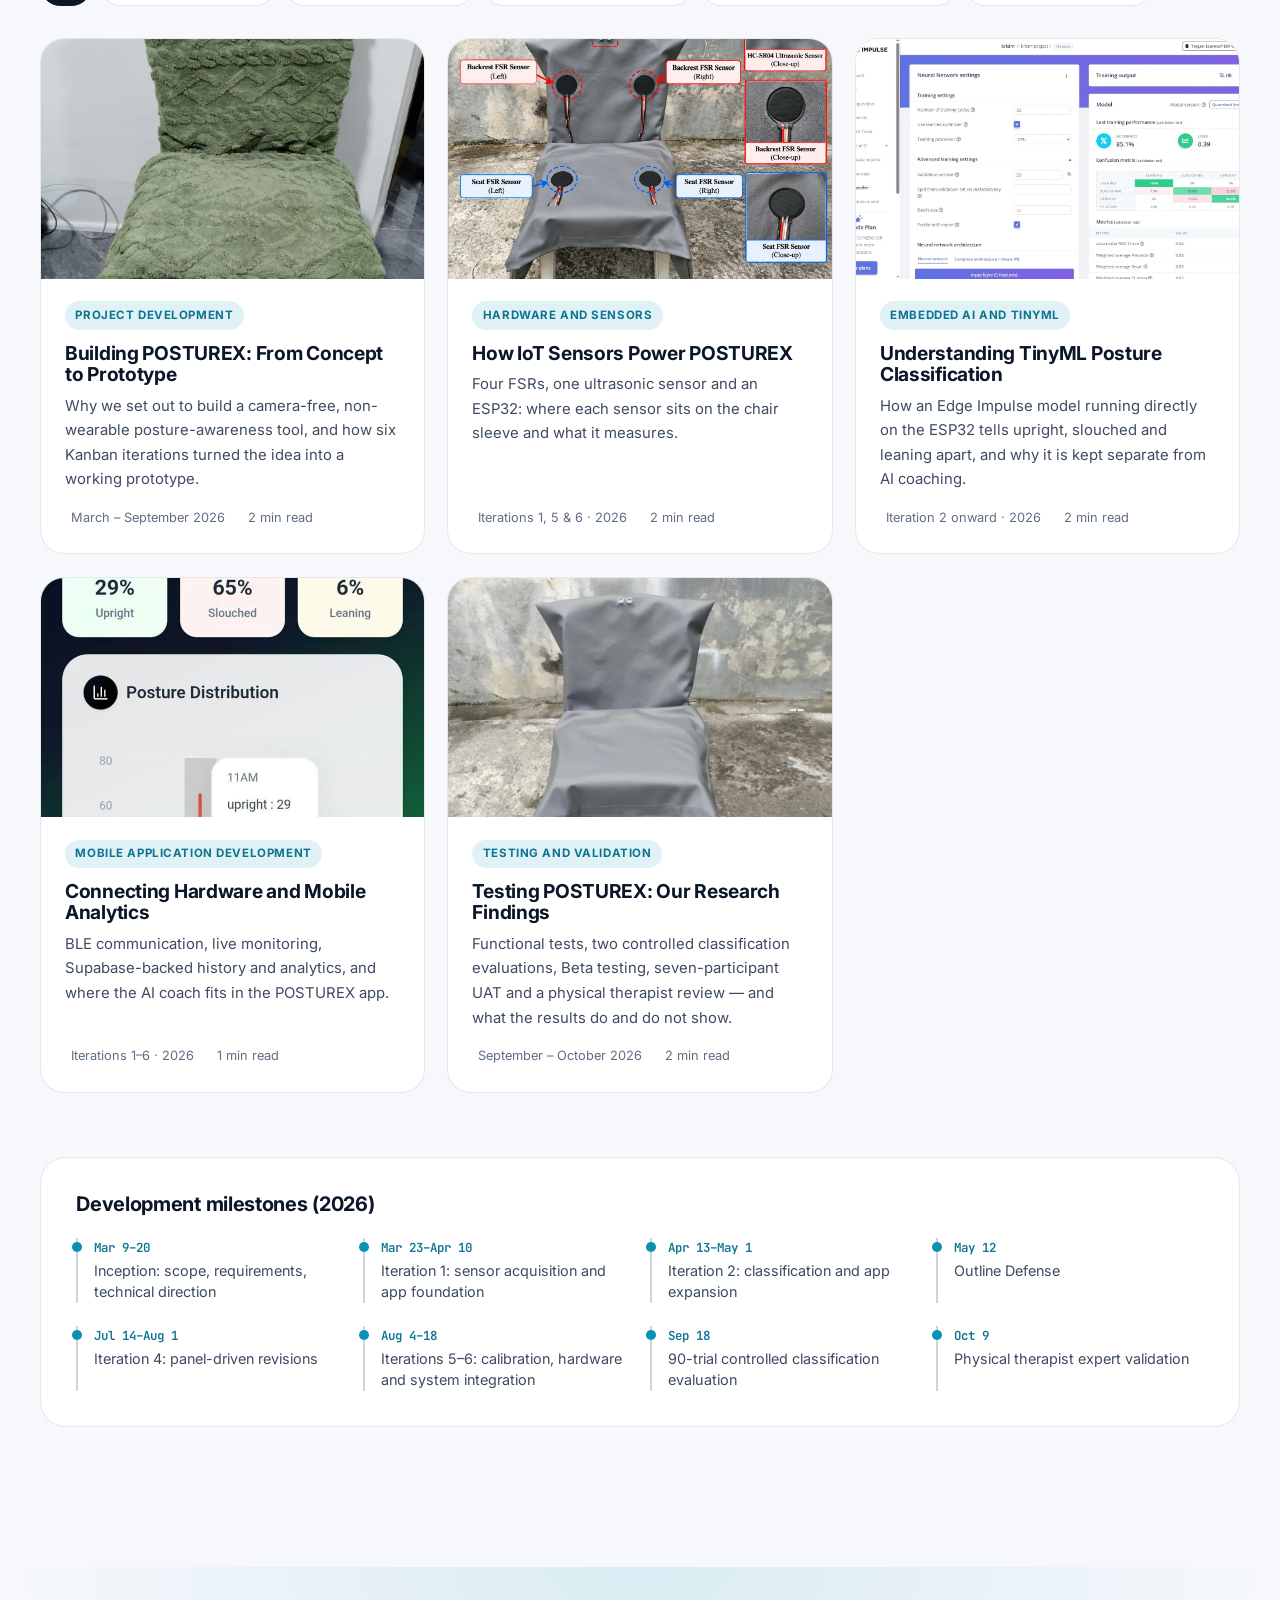
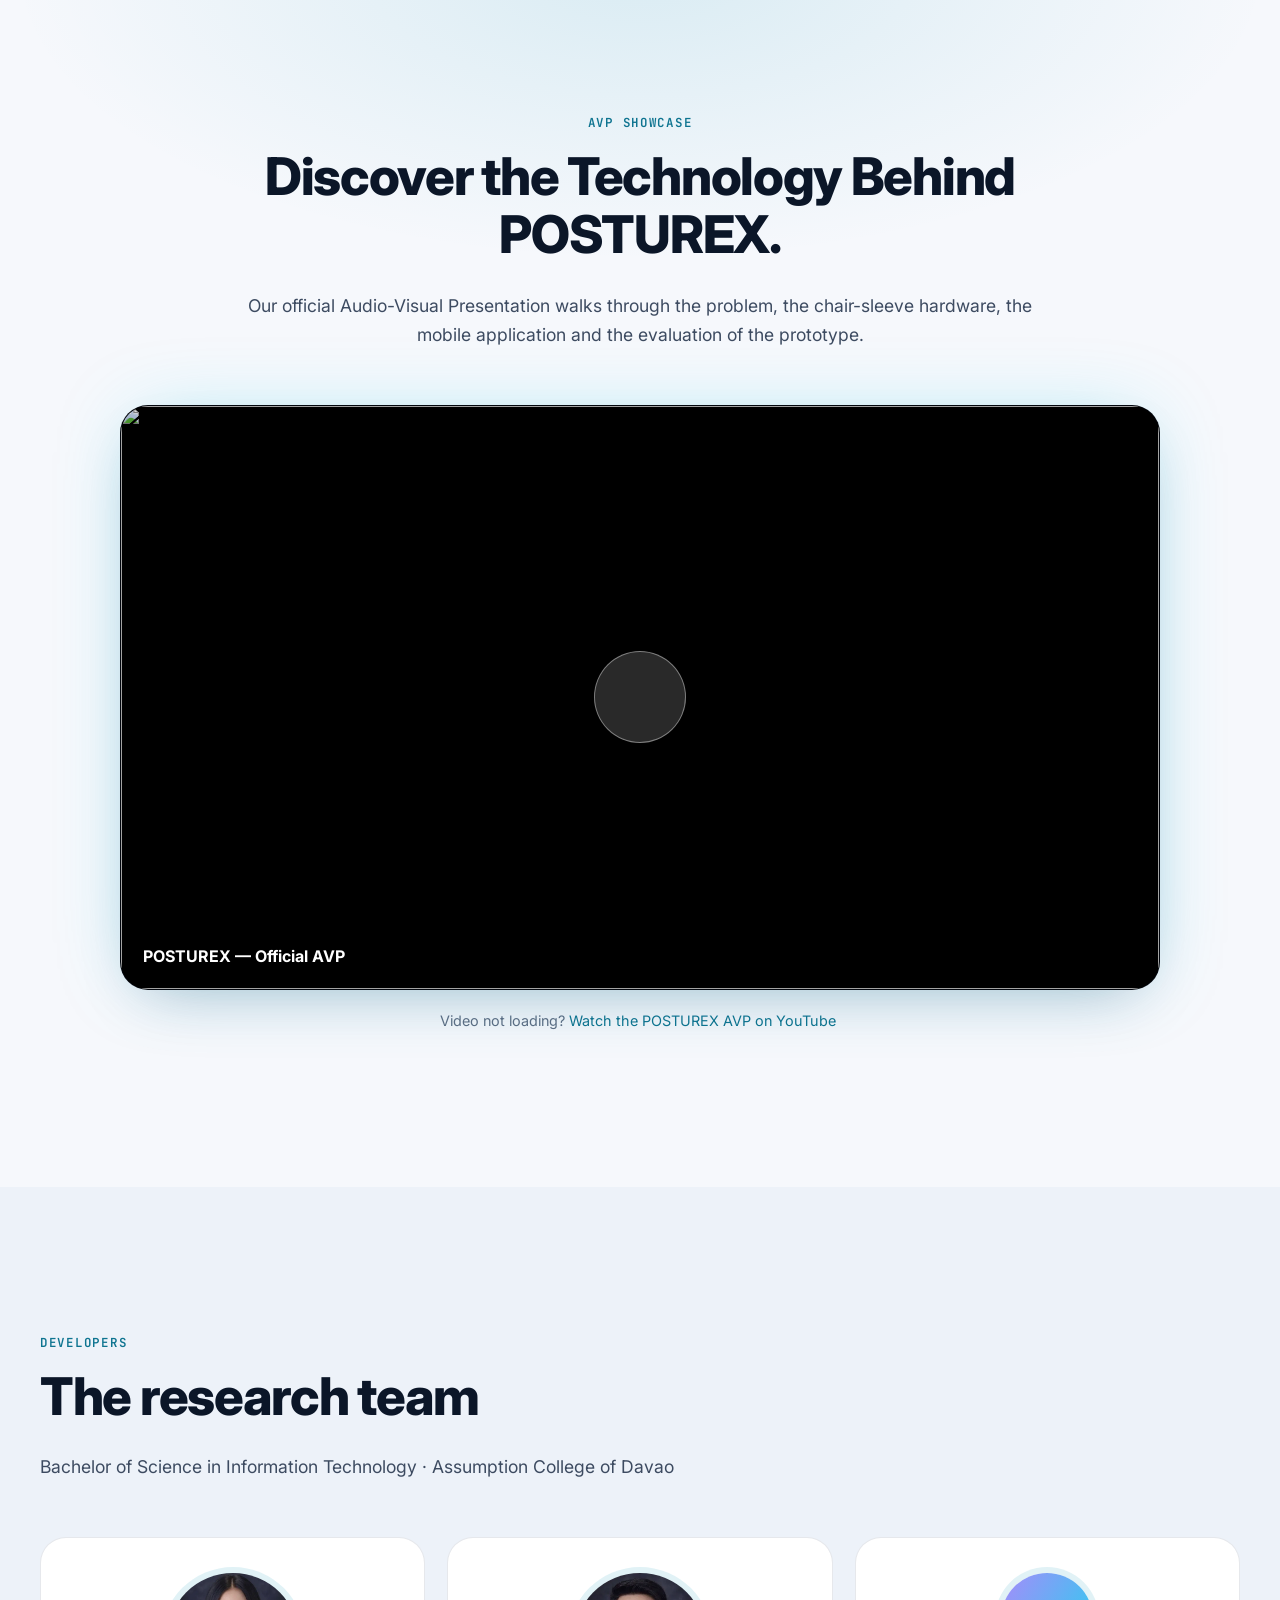
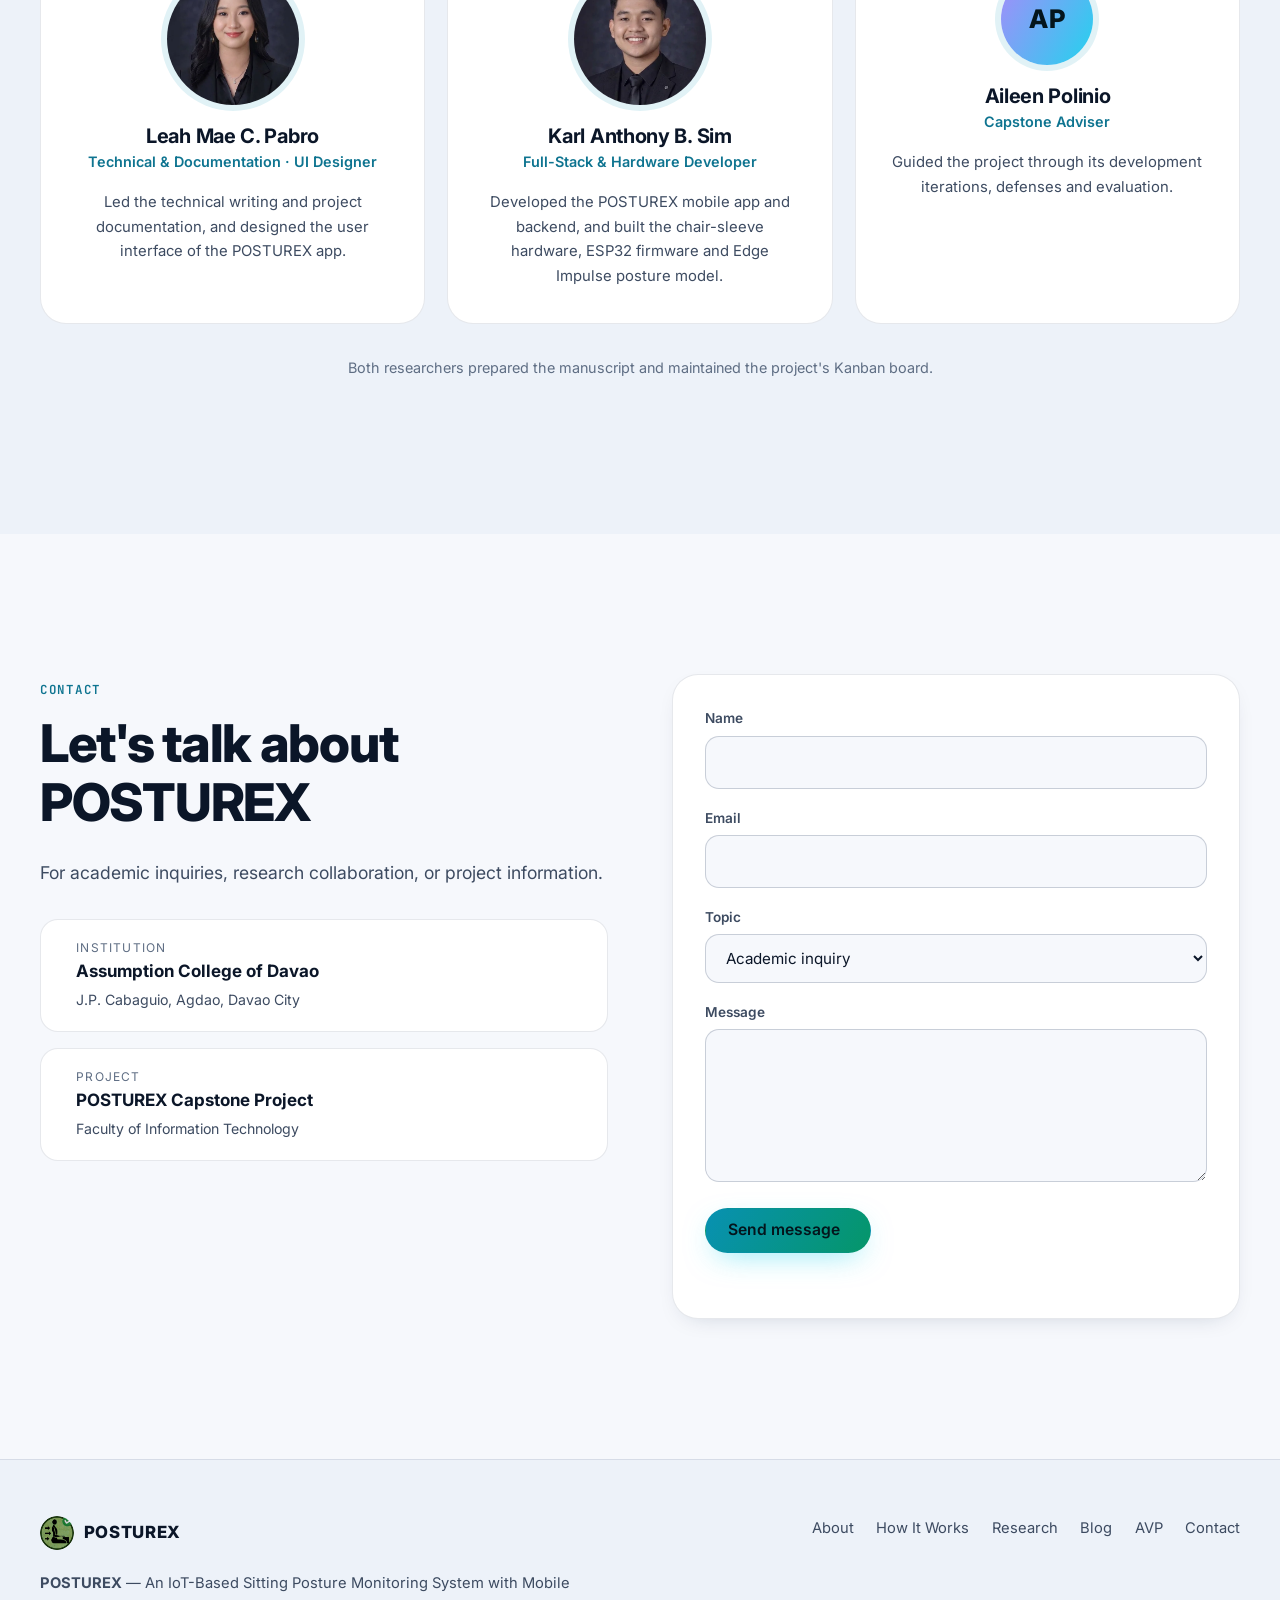
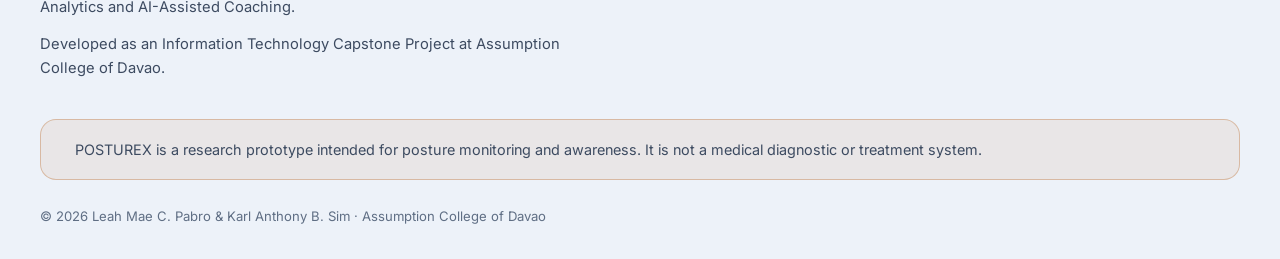
==== commit 499d0f17: "Reword developer descriptions Co-Authored-By: Claude Opus 5.5 <noreply@anthropic.com>" ====
--- a/index.html
+++ b/index.html
@@ -577,13 +577,13 @@
             <img class="avatar avatar-photo" src="assets/img/team/leah-pabro.webp" width="480" height="480" alt="Portrait of Leah Mae C. Pabro" loading="lazy" />
             <h3>Leah Mae C. Pabro</h3>
             <p class="role">Technical &amp; Documentation · UI Designer</p>
-            <p>Leads the technical writing and project documentation, and designs the POSTUREX app's user interface.</p>
+            <p>Led the technical writing and project documentation, and designed the user interface of the POSTUREX app.</p>
           </article>
           <article class="team-card reveal">
             <img class="avatar avatar-photo" src="assets/img/team/karl-sim.webp" width="480" height="480" alt="Portrait of Karl Anthony B. Sim" loading="lazy" />
             <h3>Karl Anthony B. Sim</h3>
             <p class="role">Full-Stack &amp; Hardware Developer</p>
-            <p>Builds the mobile app and backend, assembles the chair-sleeve hardware, writes the ESP32 firmware, and trains the Edge Impulse model.</p>
+            <p>Developed the POSTUREX mobile app and backend, and built the chair-sleeve hardware, ESP32 firmware and Edge Impulse posture model.</p>
           </article>
           <article class="team-card adviser reveal">
             <div class="avatar" aria-hidden="true">AP</div>
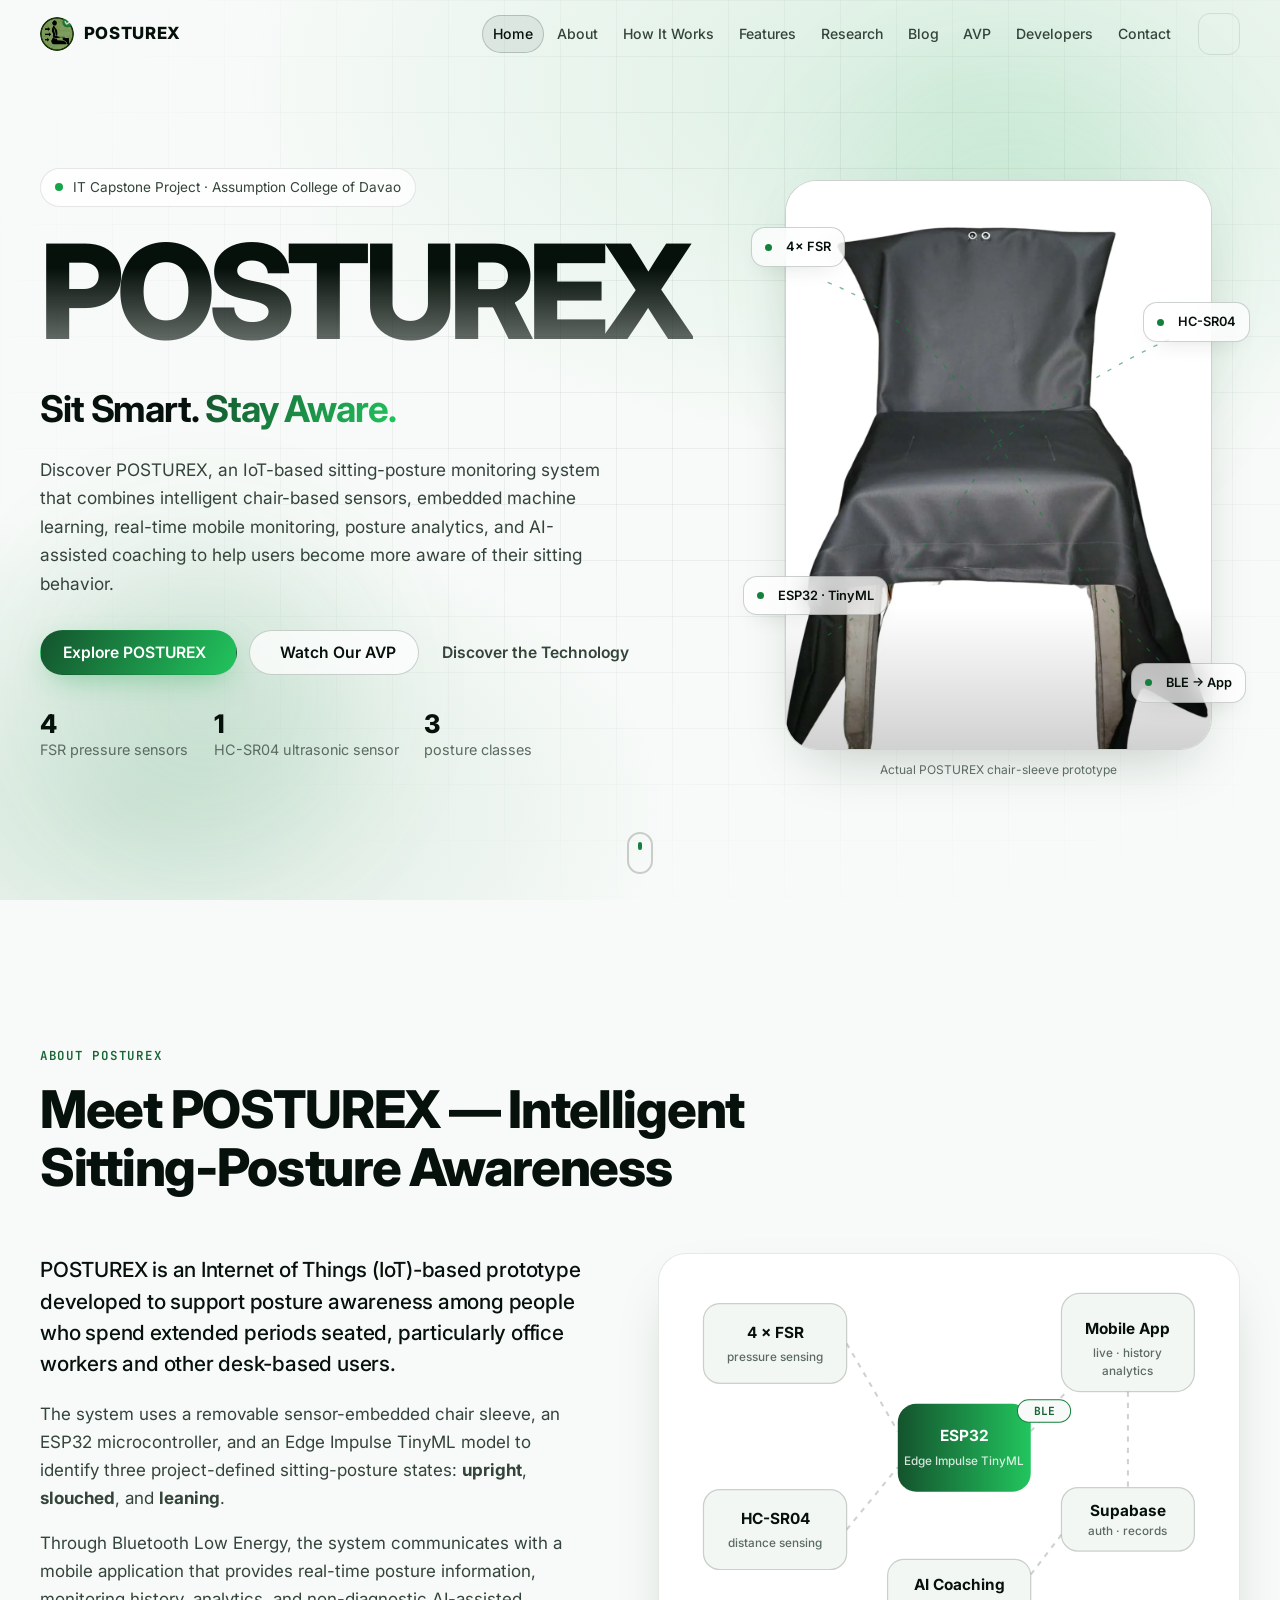
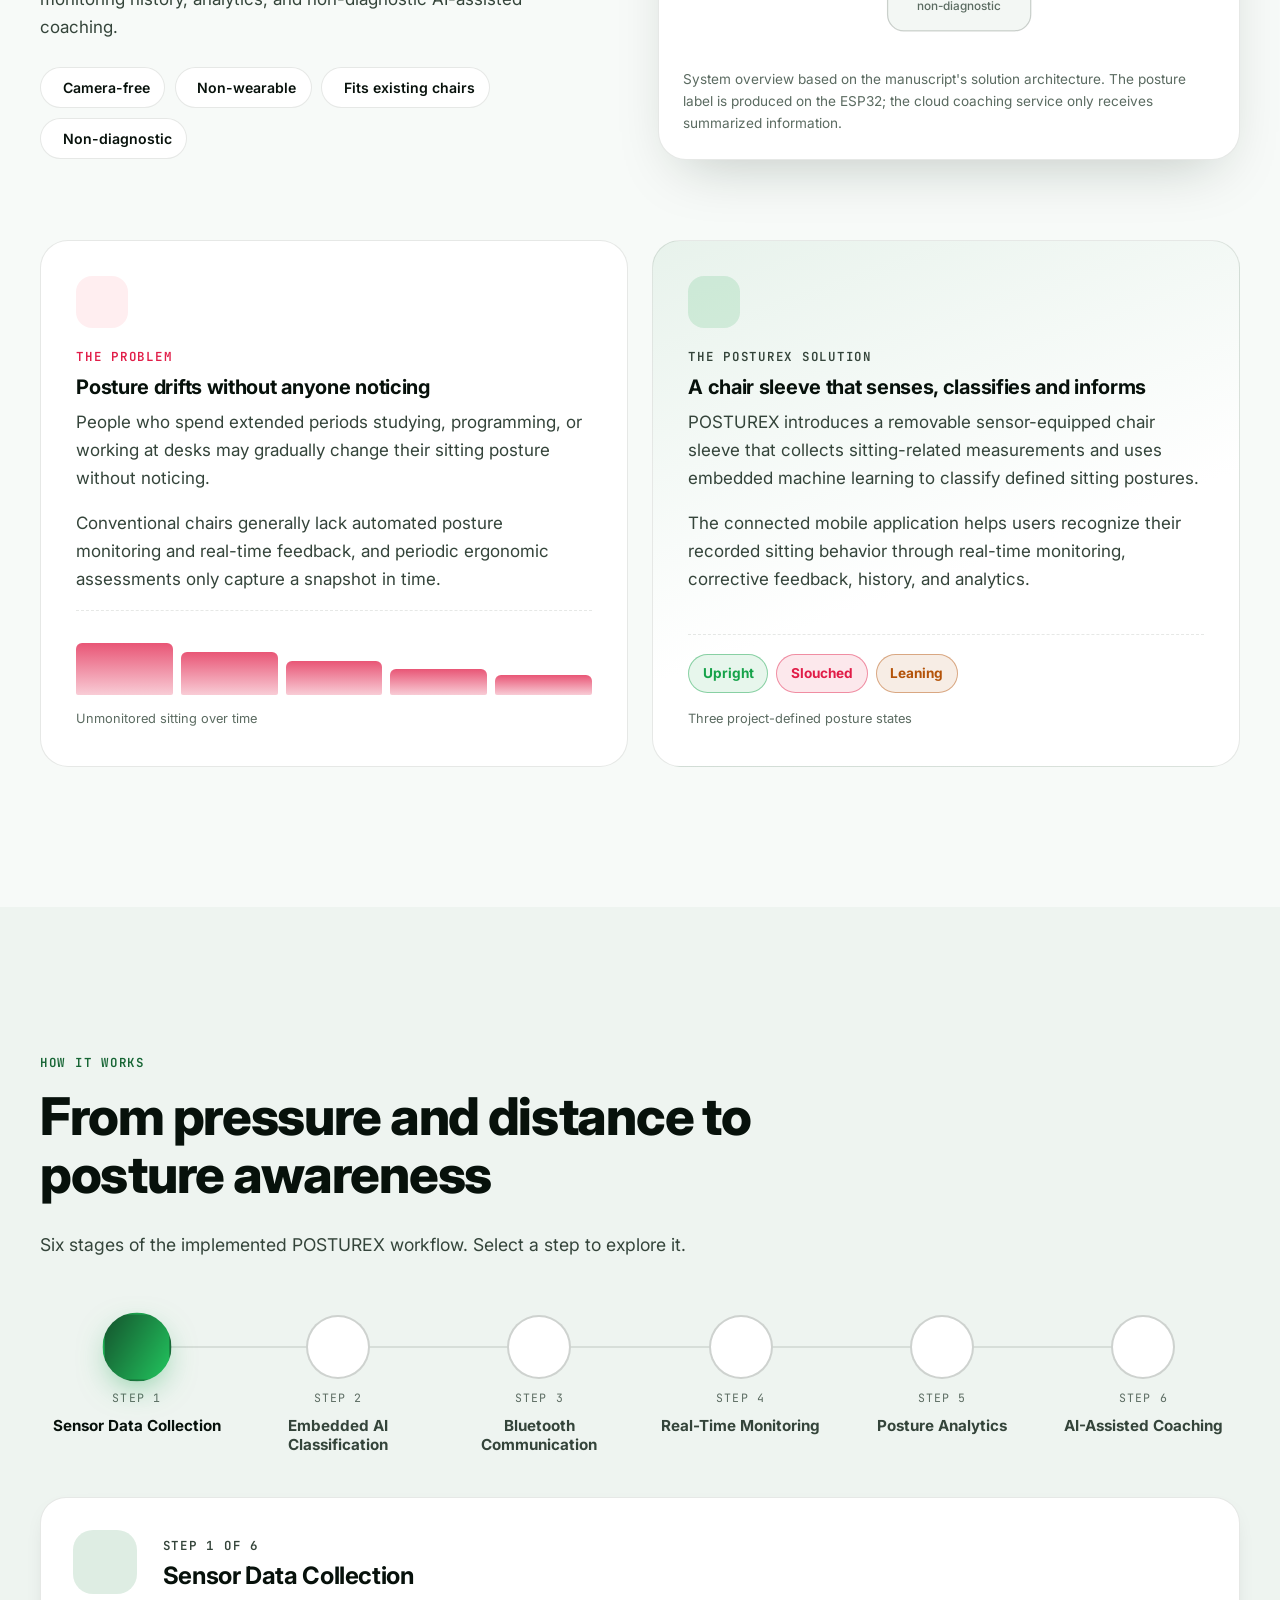
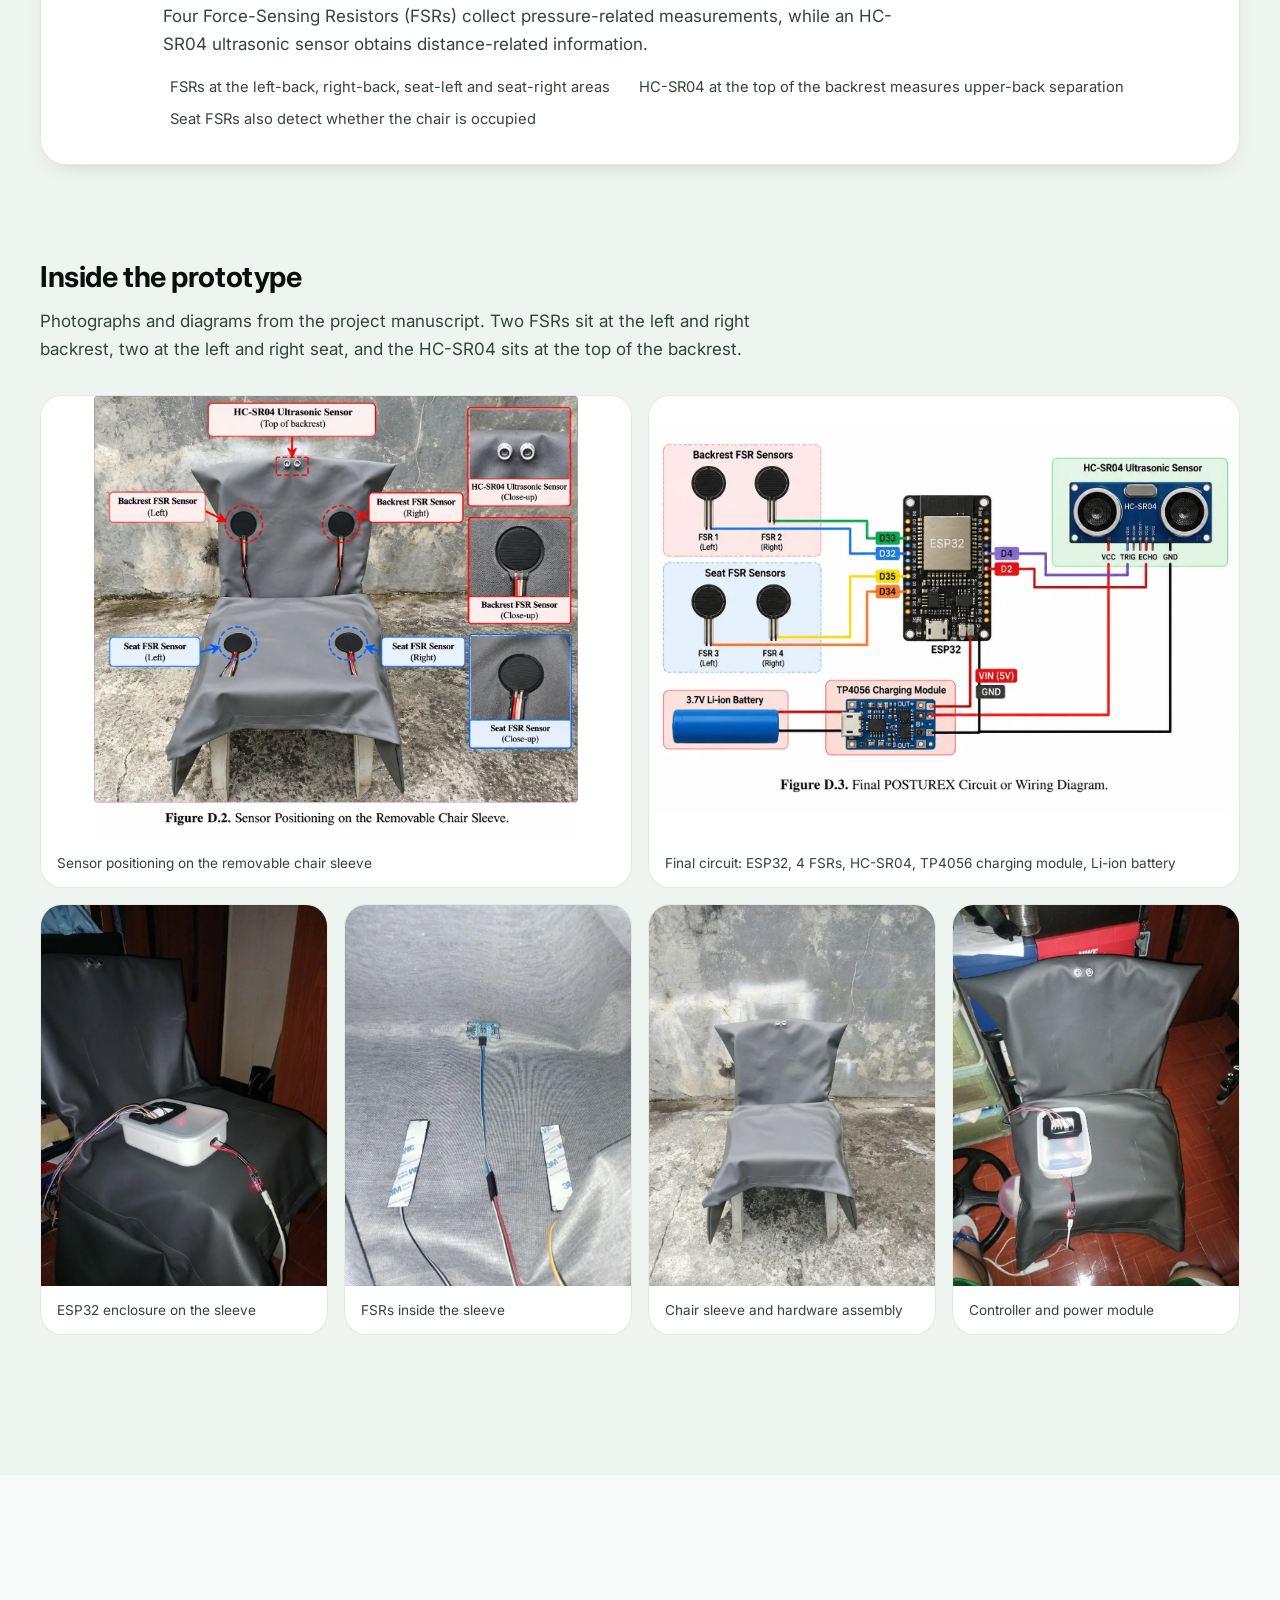
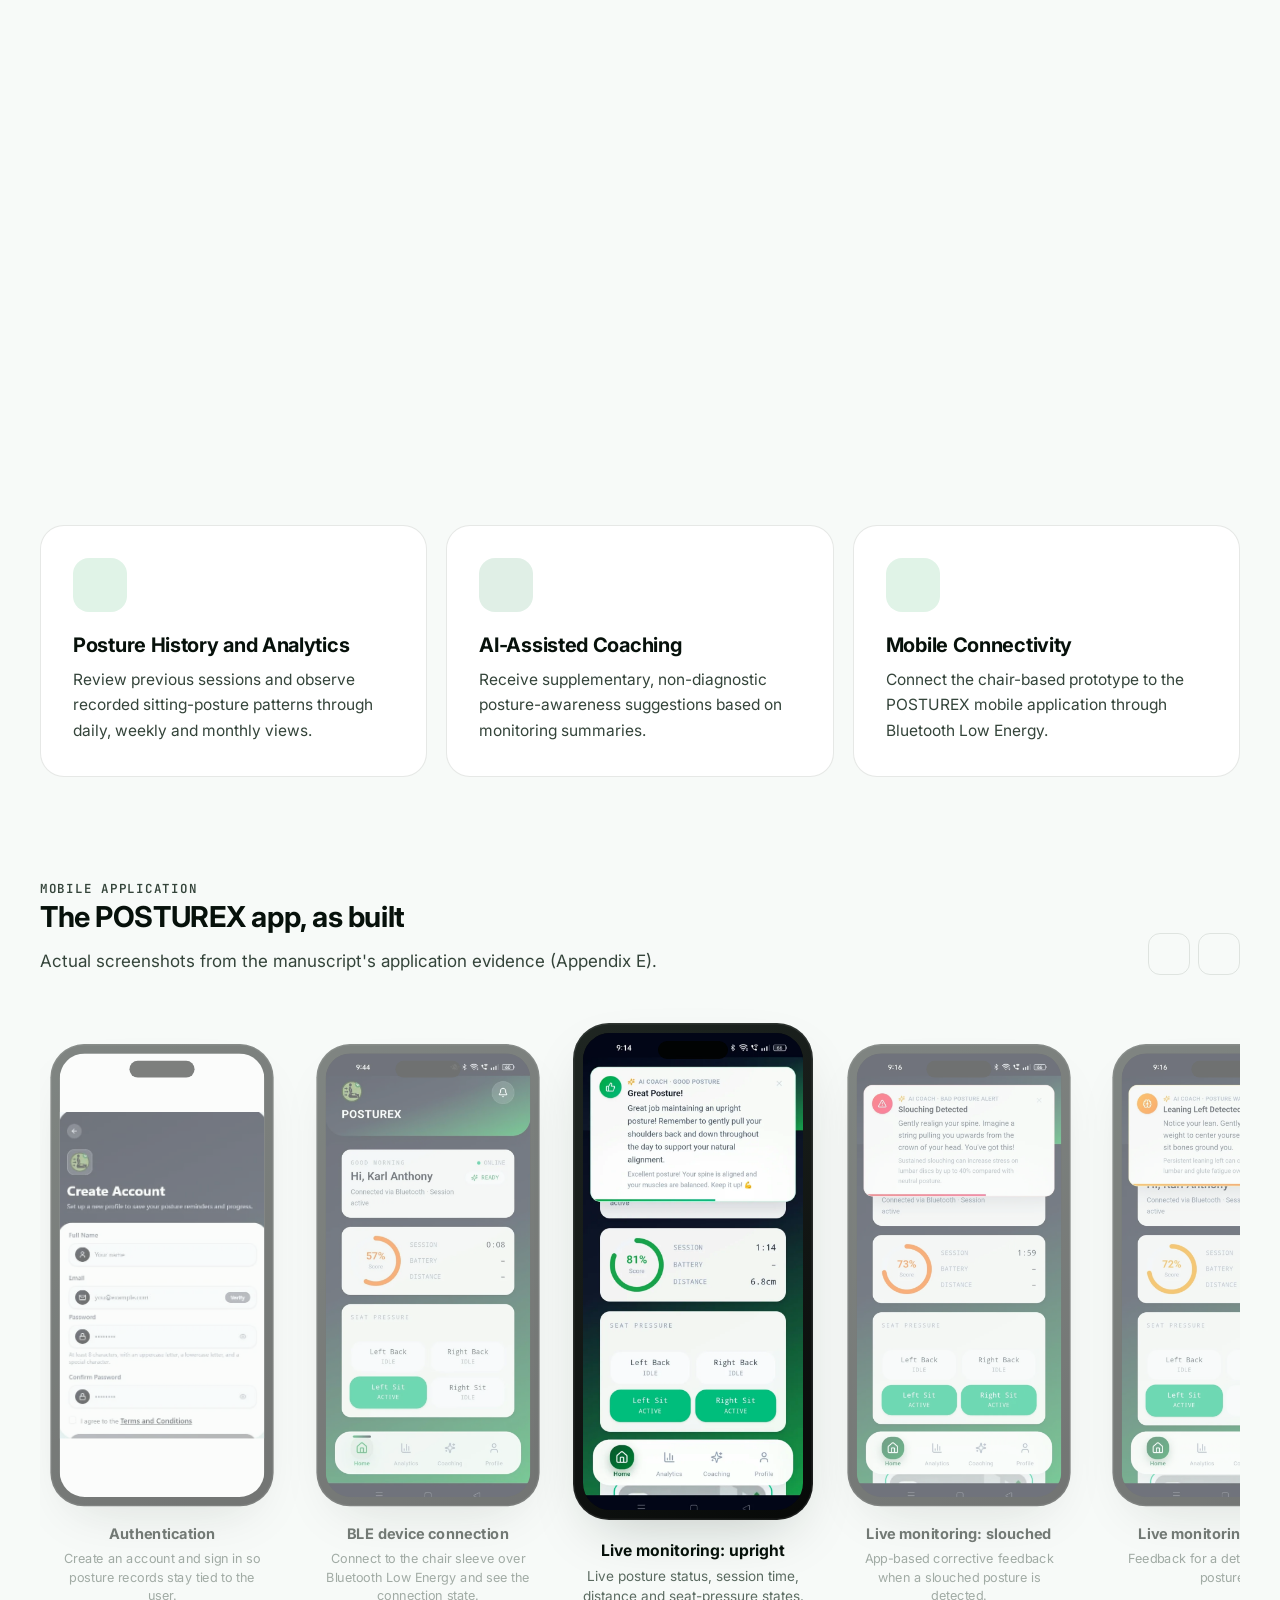
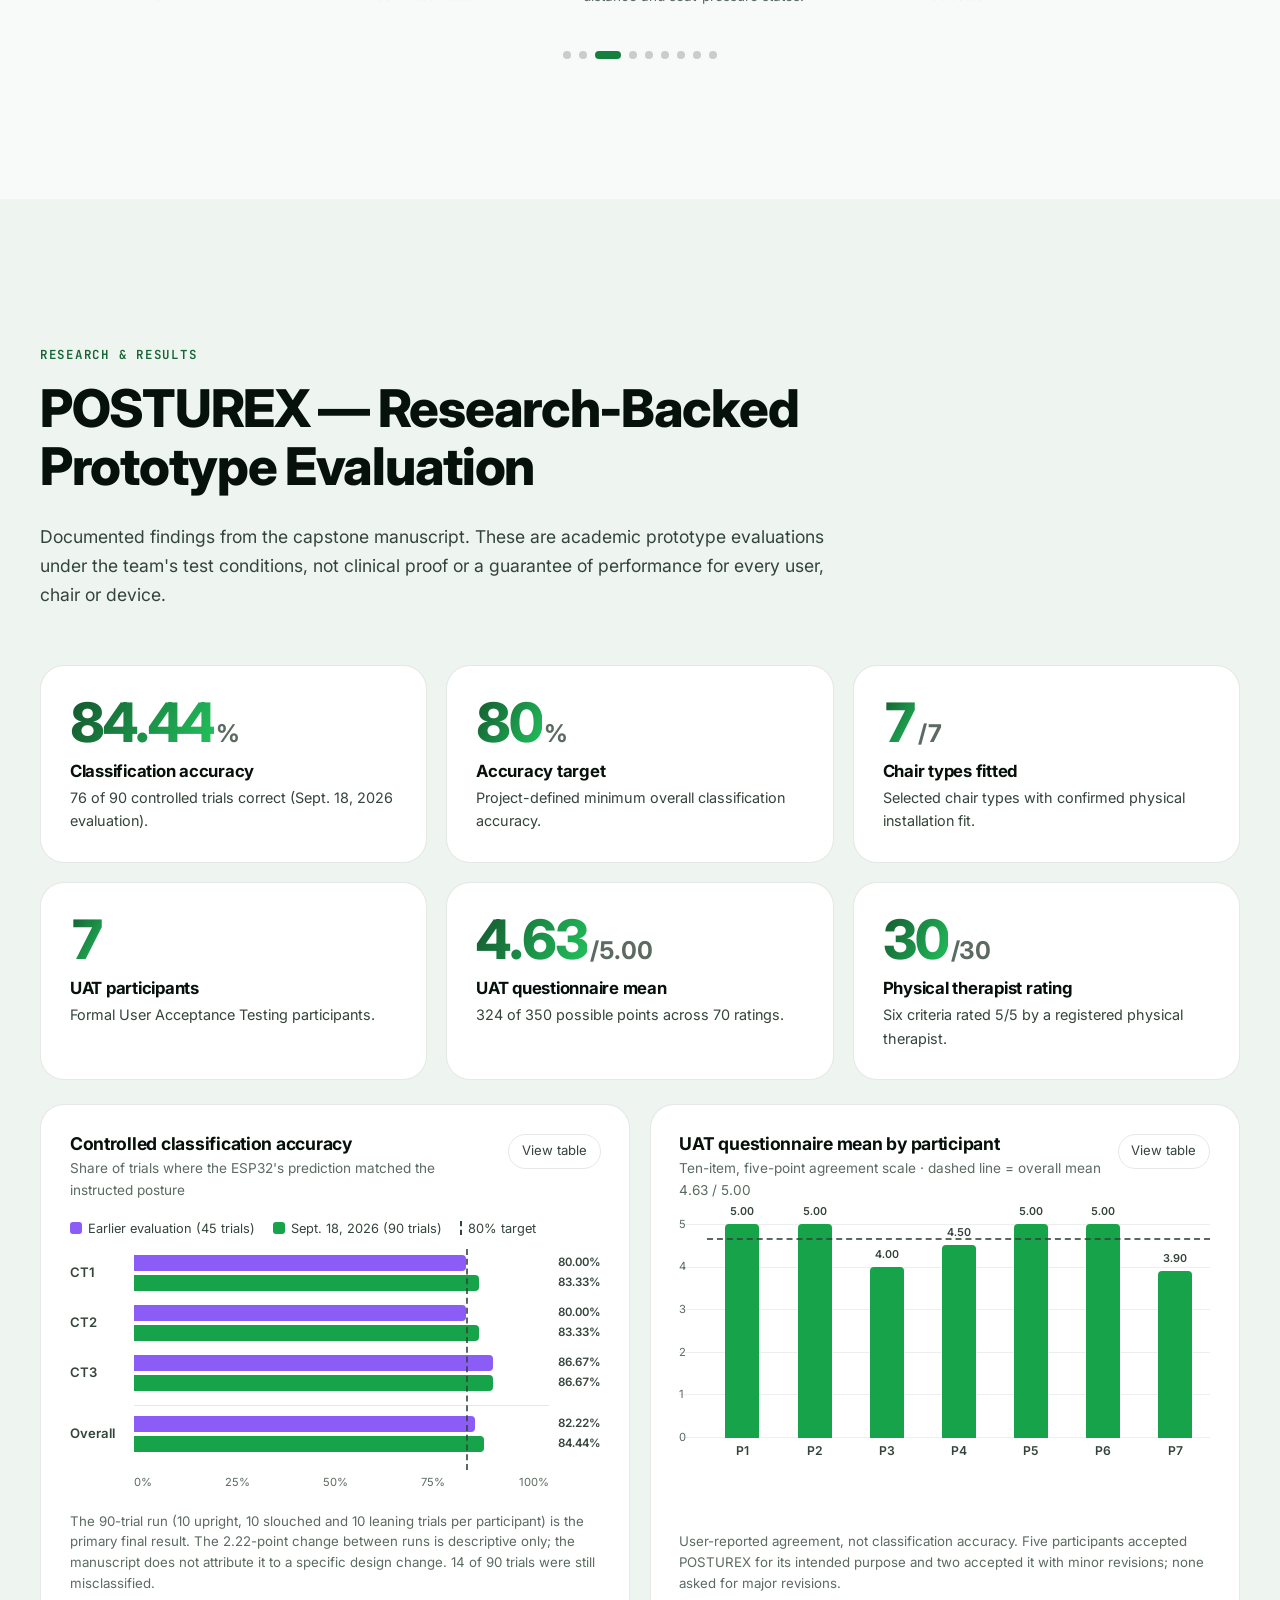
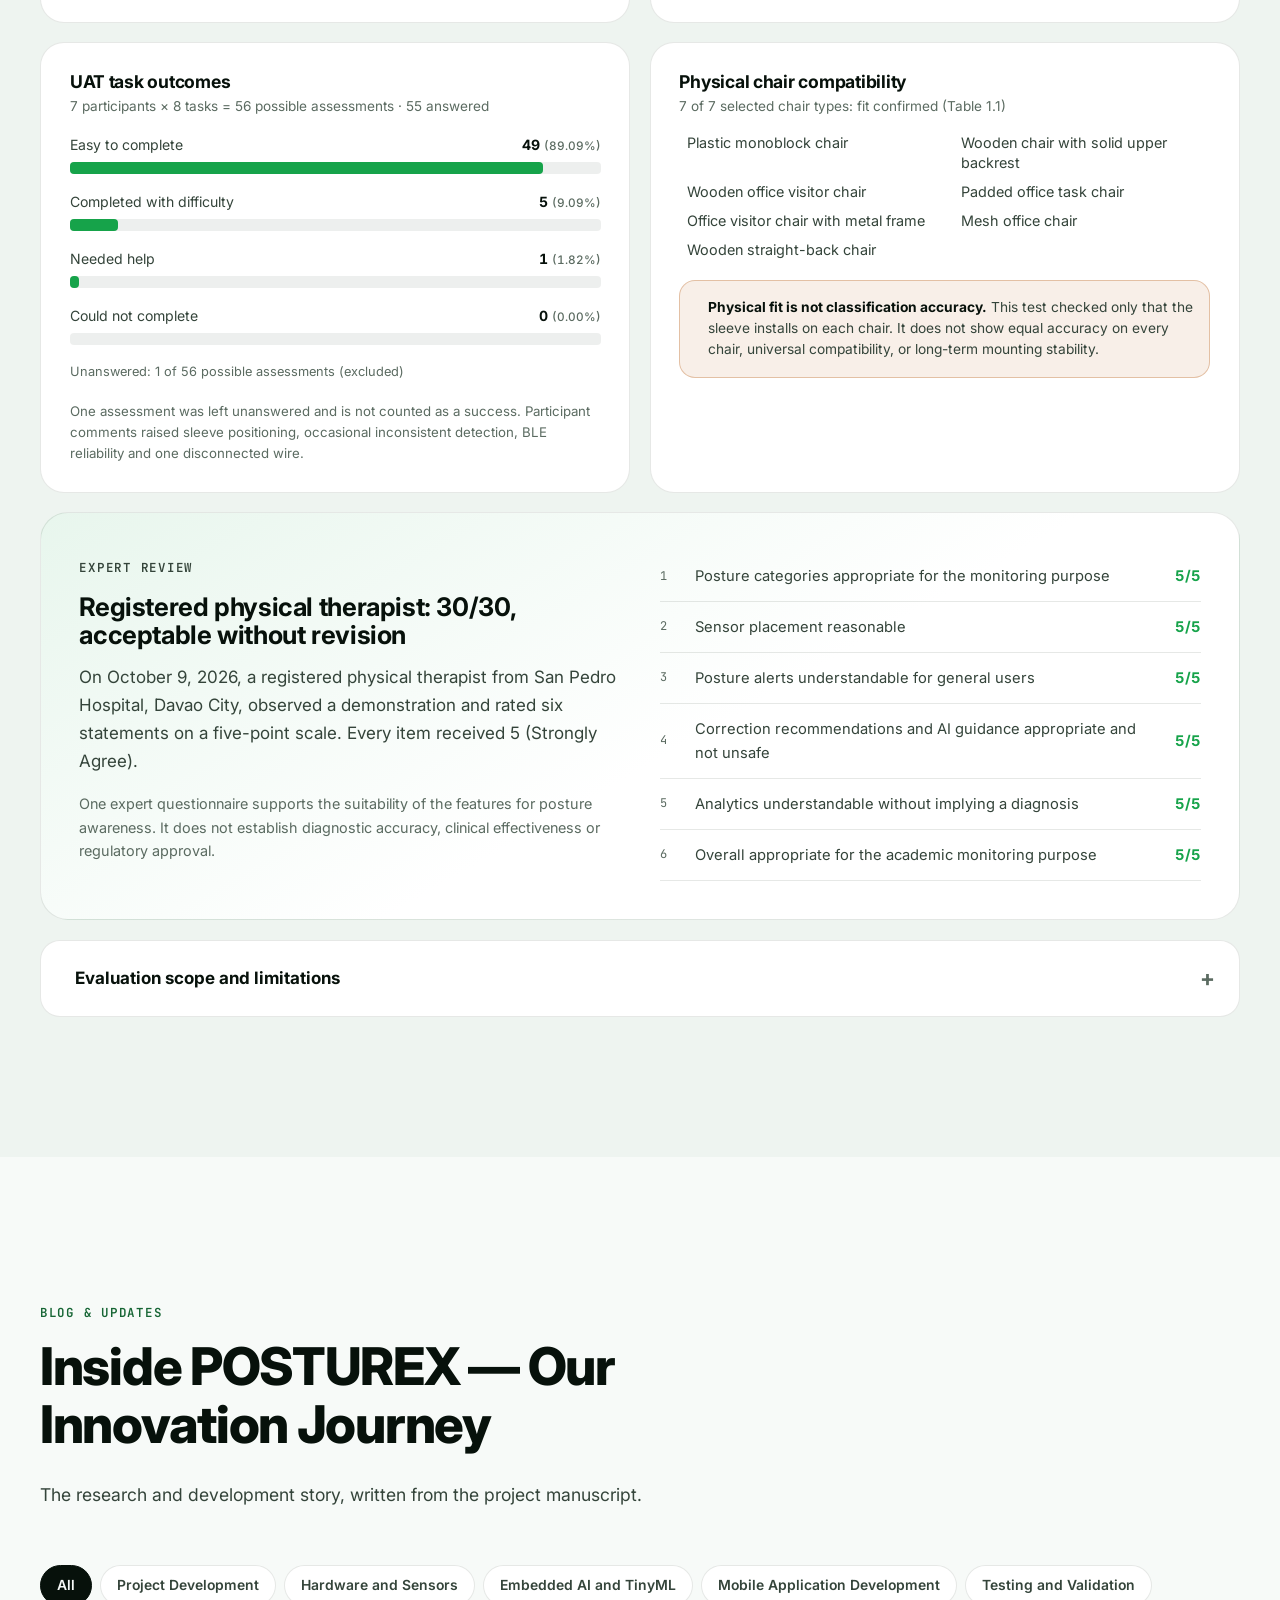
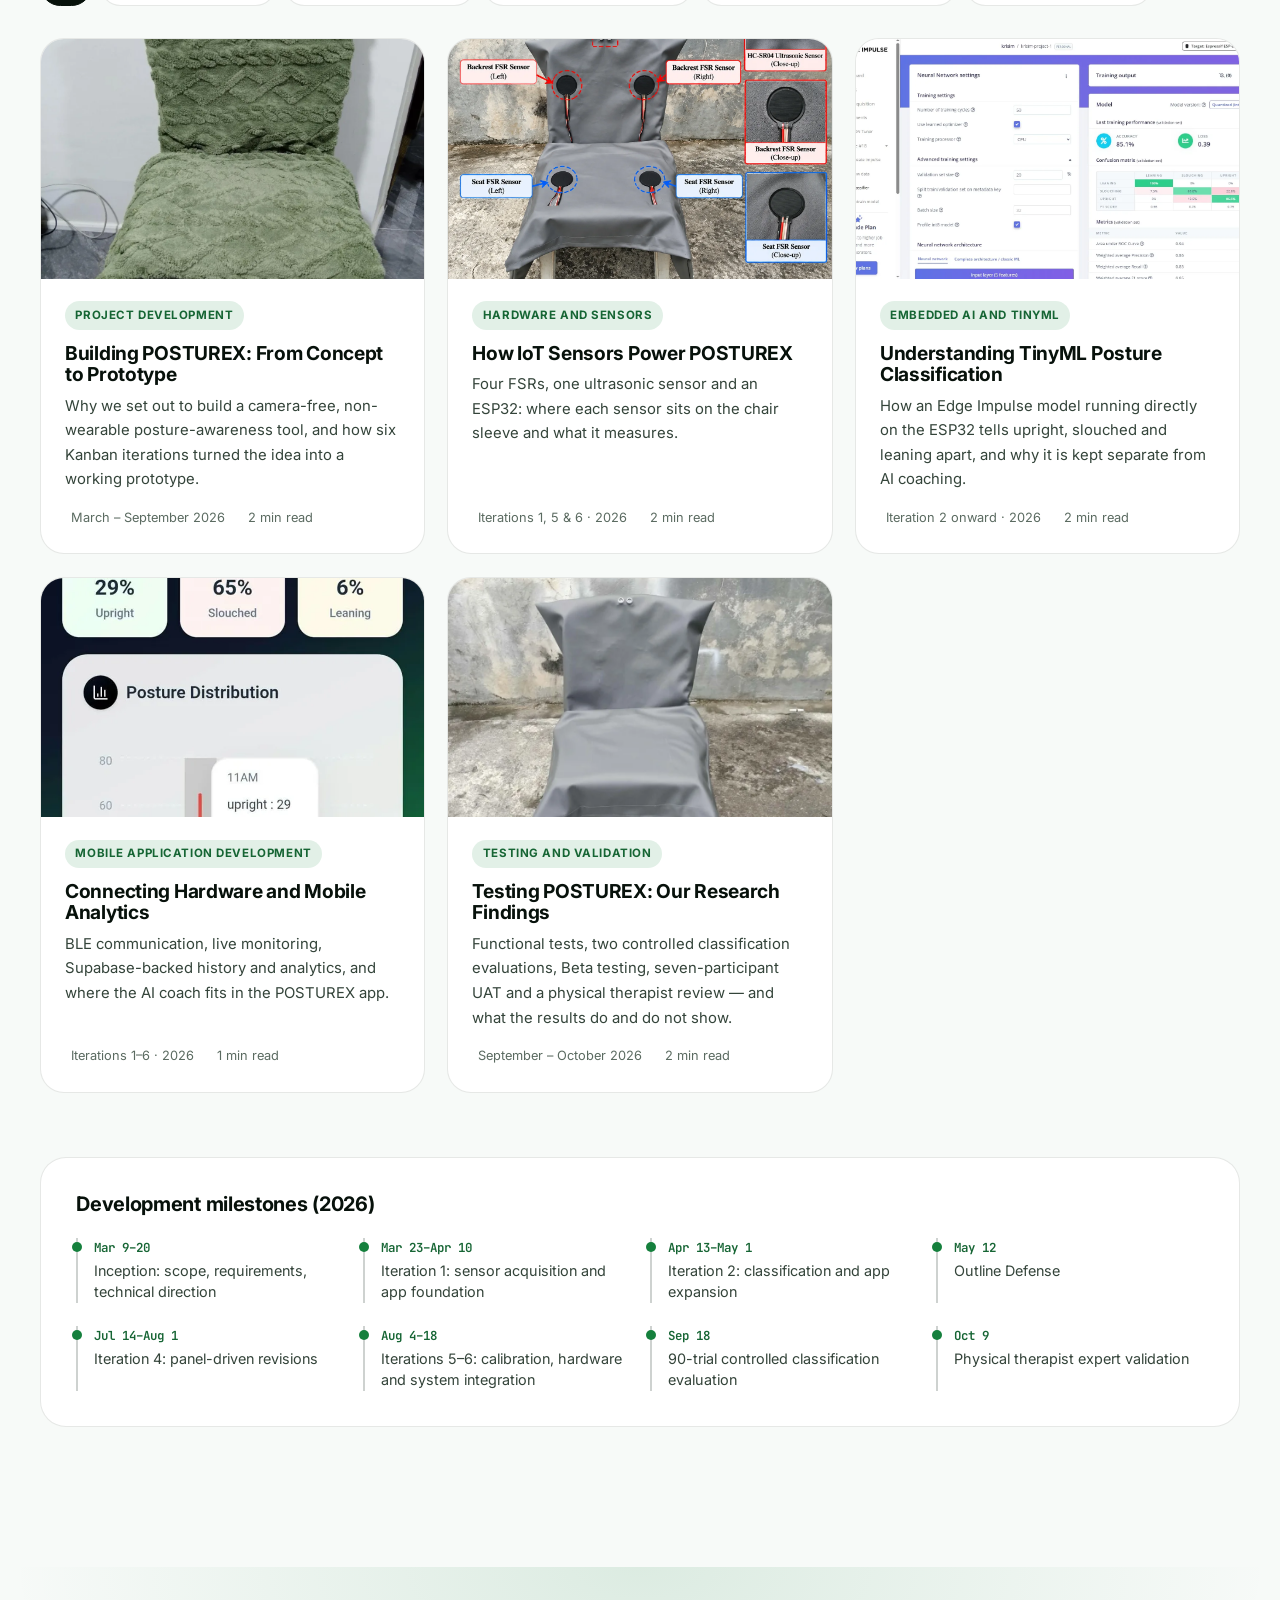
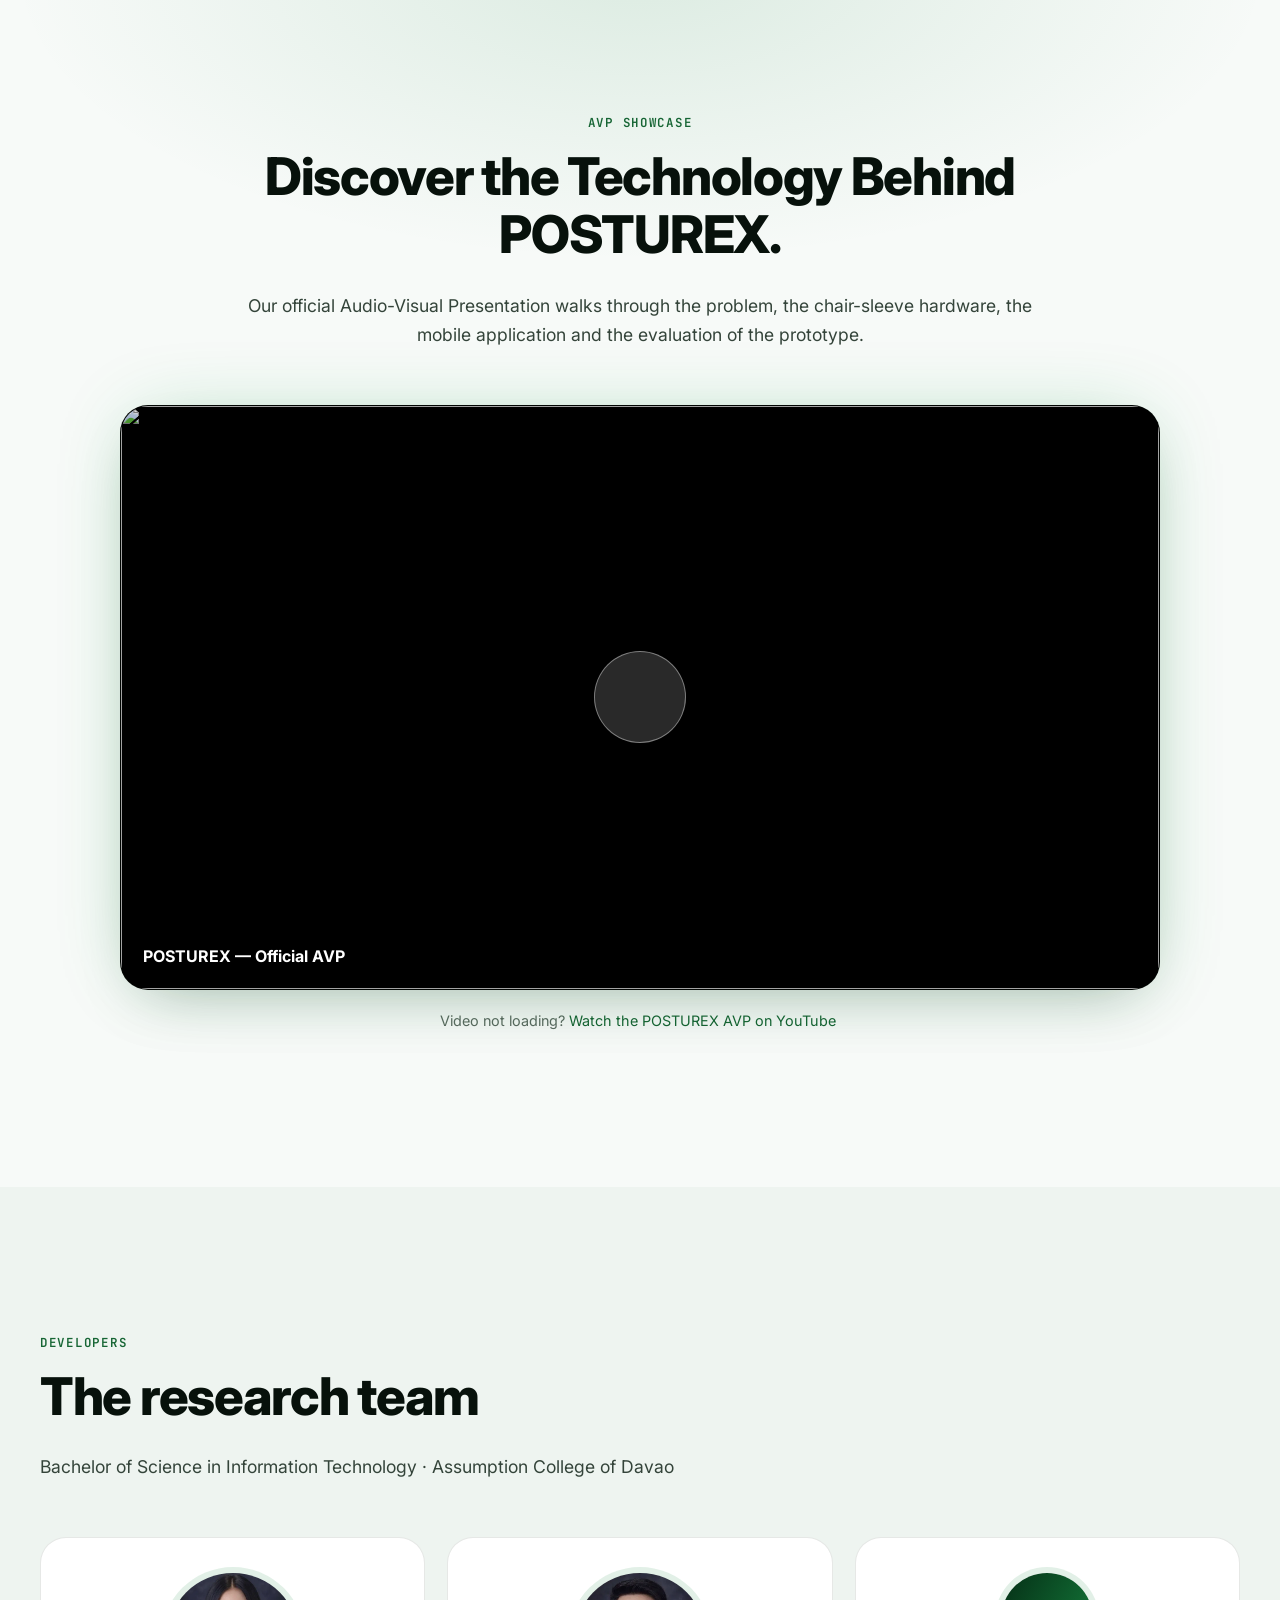
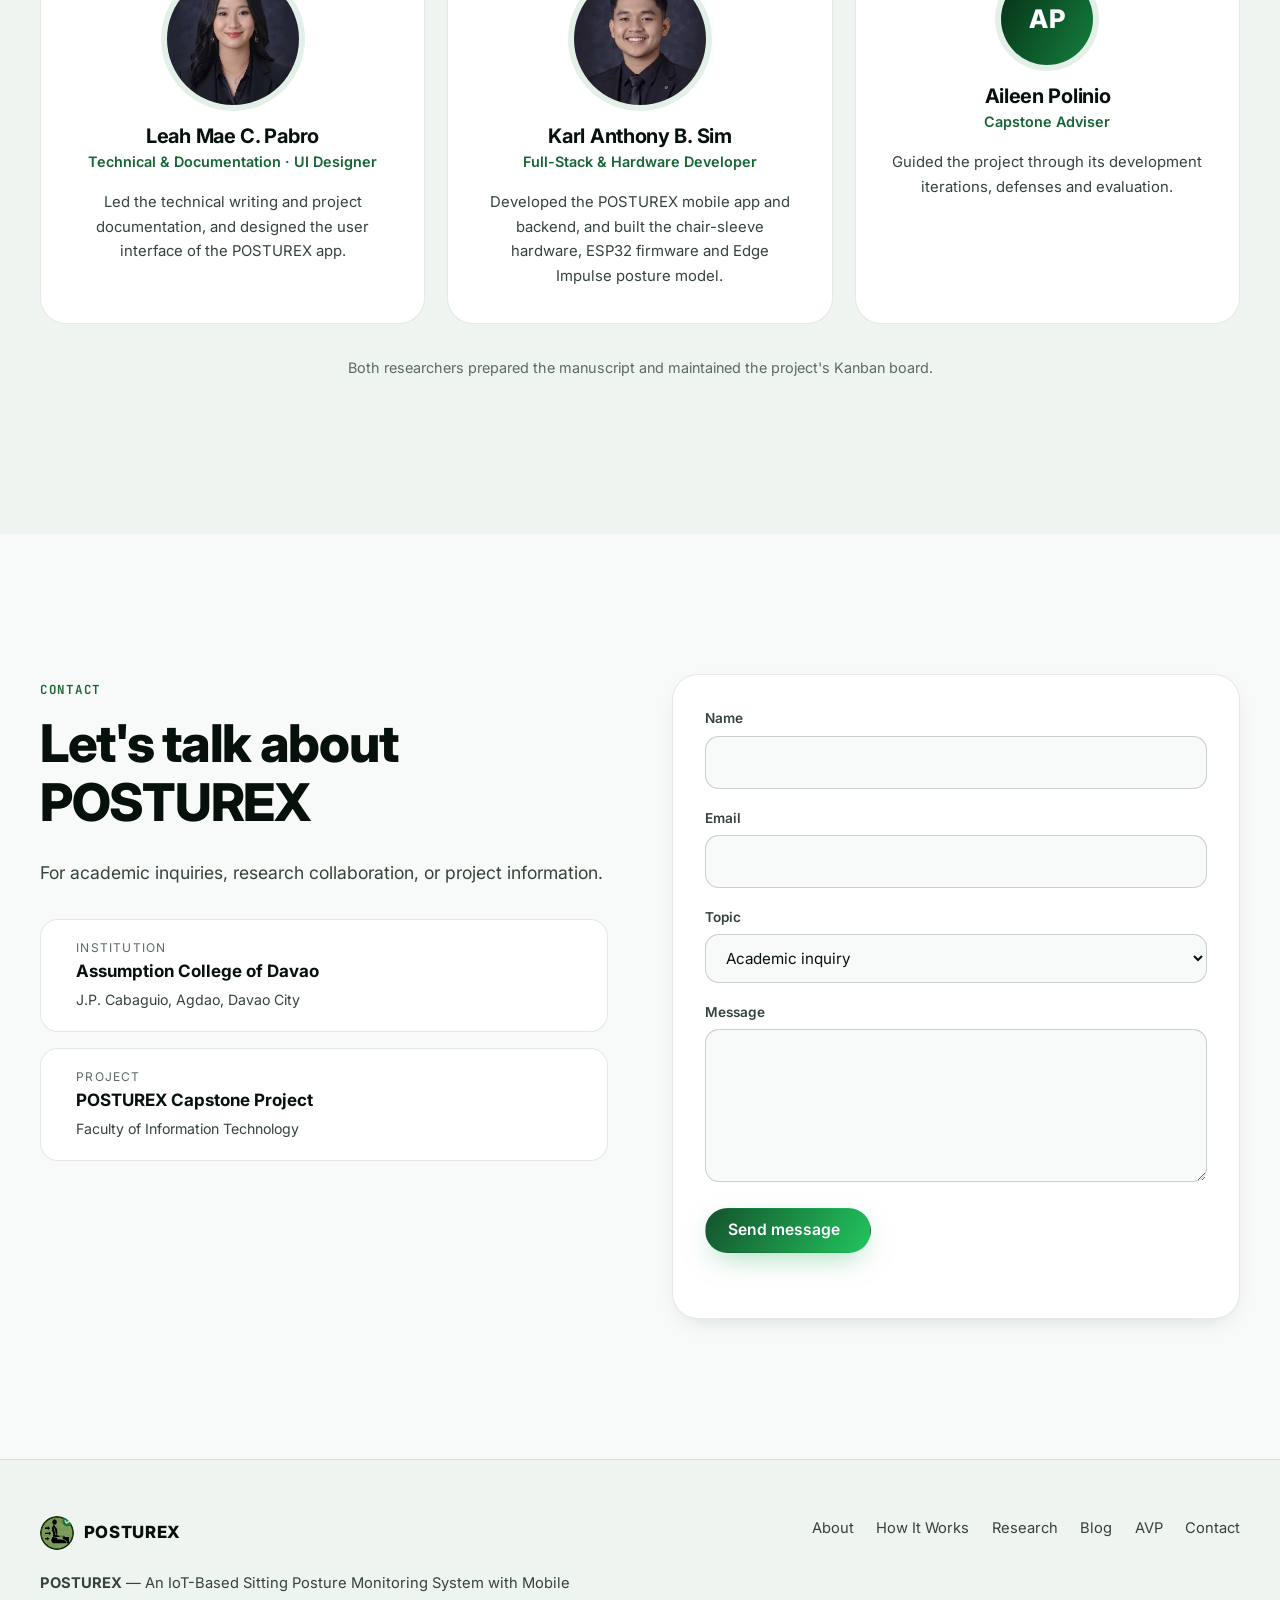
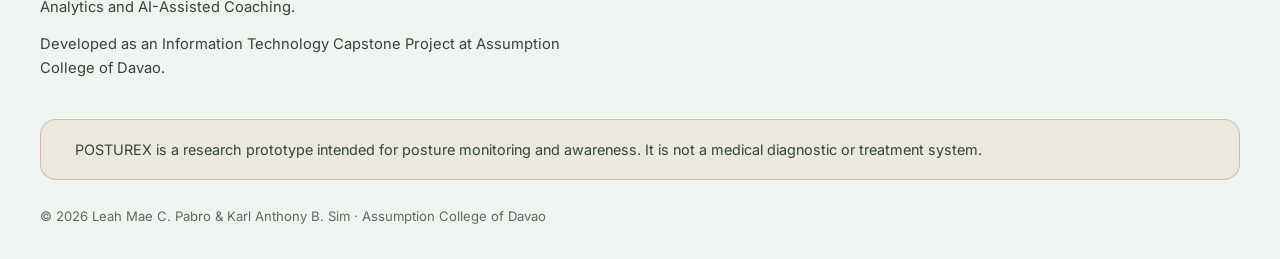
==== commit f85e6054: "Switch theme to black with dark-to-light green gradient Co-Authored-By: Claude Opus 5.5 <noreply@ant" ====
--- a/index.html
+++ b/index.html
@@ -7,7 +7,7 @@
   <meta name="description" content="POSTUREX is an IoT-based sitting-posture monitoring prototype that combines a removable sensor-embedded chair sleeve, ESP32 TinyML classification, Bluetooth Low Energy, mobile analytics and non-diagnostic AI-assisted coaching. An Information Technology capstone project at Assumption College of Davao." />
   <meta name="keywords" content="POSTUREX, posture monitoring, IoT, ESP32, TinyML, Edge Impulse, Bluetooth Low Energy, capstone, Assumption College of Davao" />
   <meta name="author" content="Leah Mae C. Pabro, Karl Anthony B. Sim" />
-  <meta name="theme-color" content="#0a1324" />
+  <meta name="theme-color" content="#050706" />
 
   <!-- Open Graph / social preview -->
   <meta property="og:type" content="website" />
@@ -176,7 +176,7 @@
               <title id="sm-title">POSTUREX system overview</title>
               <desc id="sm-desc">Four FSRs and an HC-SR04 sensor on the chair sleeve feed the ESP32, which runs the TinyML model and sends posture over BLE to the mobile app. The app stores sessions in Supabase and requests coaching from a cloud AI service.</desc>
               <defs>
-                <linearGradient id="smg" x1="0" x2="1"><stop offset="0" stop-color="var(--cyan)"/><stop offset="1" stop-color="var(--green)"/></linearGradient>
+                <linearGradient id="smg" x1="0" x2="1"><stop offset="0" stop-color="#14532d"/><stop offset="1" stop-color="#22c55e"/></linearGradient>
               </defs>
               <g class="sm-links">
                 <path d="M160 109 L 210 195" /><path d="M160 291 L 210 230" />
@@ -425,7 +425,7 @@
             <div class="chart-head">
               <div>
                 <h3 id="c2-title">UAT questionnaire mean by participant</h3>
-                <p class="chart-sub">Ten-item, five-point agreement scale · overall 4.63 / 5.00</p>
+                <p class="chart-sub">Ten-item, five-point agreement scale · dashed line = overall mean 4.63 / 5.00</p>
               </div>
               <button class="text-btn" type="button" data-table-toggle="c2-table" aria-expanded="false">View table</button>
             </div>
--- a/assets/css/styles.css
+++ b/assets/css/styles.css
@@ -3,56 +3,63 @@
    ===================================================================== */
 
 /* ---------- Theme tokens ---------- */
+/* Black surfaces with a dark-to-light green accent. */
 :root,
 [data-theme="dark"] {
-  --bg: #0a1324;
-  --bg-2: #0d182c;
-  --card: #0f1c33;
-  --card-2: #13223d;
-  --glass: rgba(10, 19, 36, 0.62);
-  --border: rgba(148, 180, 220, 0.14);
-  --border-strong: rgba(148, 180, 220, 0.26);
-  --text: #eef4fb;
-  --text-2: #b3c1d4;
-  --muted: #8091a8;
-  --cyan: #22d3ee;
-  --cyan-ink: #67e8f9;
-  --green: #34d399;
+  --bg: #050706;
+  --bg-2: #090d0b;
+  --card: #0d120f;
+  --card-2: #131a16;
+  --glass: rgba(5, 7, 6, 0.66);
+  --border: rgba(170, 220, 190, 0.12);
+  --border-strong: rgba(170, 220, 190, 0.24);
+  --text: #f1f5f2;
+  --text-2: #b5c2ba;
+  --muted: #7f8c84;
+  --accent: #4ade80;
+  --accent-ink: #86efac;
+  --accent-rgb: 74, 222, 128;
+  --green: #22c55e;
   --amber: #fbbf24;
   --rose: #fb7185;
-  --accent-grad: linear-gradient(120deg, #22d3ee 0%, #34d399 100%);
-  --c-final: #0ea5c4;
+  --accent-grad: linear-gradient(120deg, #15803d 0%, #86efac 100%);
+  --fill-grad: linear-gradient(120deg, #14532d 0%, #22c55e 100%);
+  --on-fill: #ffffff;
+  --c-final: #16a34a;
   --c-earlier: #8b5cf6;
-  --c-track: rgba(148, 180, 220, 0.1);
-  --shadow: 0 20px 60px -20px rgba(0, 0, 0, 0.6);
-  --shadow-sm: 0 8px 24px -12px rgba(0, 0, 0, 0.5);
-  --grid-line: rgba(148, 180, 220, 0.06);
+  --c-track: rgba(170, 220, 190, 0.09);
+  --shadow: 0 20px 60px -20px rgba(0, 0, 0, 0.75);
+  --shadow-sm: 0 8px 24px -12px rgba(0, 0, 0, 0.6);
+  --grid-line: rgba(170, 220, 190, 0.05);
   color-scheme: dark;
 }
 
 [data-theme="light"] {
-  --bg: #f6f8fc;
-  --bg-2: #edf2f9;
+  --bg: #f7faf8;
+  --bg-2: #eef4f0;
   --card: #ffffff;
-  --card-2: #f4f7fb;
-  --glass: rgba(255, 255, 255, 0.7);
-  --border: rgba(15, 35, 70, 0.1);
-  --border-strong: rgba(15, 35, 70, 0.2);
-  --text: #0b1628;
-  --text-2: #3d4b61;
-  --muted: #5f6e84;
-  --cyan: #0891b2;
-  --cyan-ink: #0e7490;
-  --green: #059669;
+  --card-2: #f3f7f4;
+  --glass: rgba(255, 255, 255, 0.72);
+  --border: rgba(10, 30, 18, 0.1);
+  --border-strong: rgba(10, 30, 18, 0.2);
+  --text: #07110b;
+  --text-2: #34443a;
+  --muted: #5b6b61;
+  --accent: #15803d;
+  --accent-ink: #166534;
+  --accent-rgb: 22, 163, 74;
+  --green: #16a34a;
   --amber: #b45309;
   --rose: #e11d48;
-  --accent-grad: linear-gradient(120deg, #0891b2 0%, #059669 100%);
-  --c-final: #0891b2;
+  --accent-grad: linear-gradient(120deg, #14532d 0%, #22c55e 100%);
+  --fill-grad: linear-gradient(120deg, #14532d 0%, #22c55e 100%);
+  --on-fill: #ffffff;
+  --c-final: #16a34a;
   --c-earlier: #8b5cf6;
-  --c-track: rgba(15, 35, 70, 0.07);
-  --shadow: 0 24px 60px -24px rgba(15, 35, 70, 0.25);
-  --shadow-sm: 0 8px 24px -14px rgba(15, 35, 70, 0.25);
-  --grid-line: rgba(15, 35, 70, 0.05);
+  --c-track: rgba(10, 30, 18, 0.07);
+  --shadow: 0 24px 60px -24px rgba(10, 30, 18, 0.25);
+  --shadow-sm: 0 8px 24px -14px rgba(10, 30, 18, 0.25);
+  --grid-line: rgba(10, 30, 18, 0.05);
   color-scheme: light;
 }
 
@@ -71,19 +78,19 @@
   transition: background-color .35s ease, color .35s ease;
 }
 img { max-width: 100%; display: block; height: auto; }
-a { color: var(--cyan-ink); text-decoration: none; }
+a { color: var(--accent-ink); text-decoration: none; }
 a:hover { text-decoration: underline; text-underline-offset: 3px; }
 h1, h2, h3 { line-height: 1.12; letter-spacing: -0.025em; margin: 0 0 .5em; }
 h2 { font-size: clamp(2rem, 4.2vw, 3.25rem); font-weight: 800; }
 h3 { font-size: 1.25rem; font-weight: 700; letter-spacing: -0.015em; }
 p { margin: 0 0 1em; }
 button { font: inherit; color: inherit; }
-:focus-visible { outline: 2px solid var(--cyan); outline-offset: 3px; border-radius: 8px; }
+:focus-visible { outline: 2px solid var(--accent); outline-offset: 3px; border-radius: 8px; }
 [hidden] { display: none !important; }
 svg.lucide { width: 1.1em; height: 1.1em; stroke-width: 2; flex-shrink: 0; }
 
 .container { width: min(1200px, 100% - 32px); margin-inline: auto; }
-.skip-link { position: absolute; left: 16px; top: -60px; z-index: 200; background: var(--cyan); color: #00121a; padding: 10px 16px; border-radius: 10px; font-weight: 600; }
+.skip-link { position: absolute; left: 16px; top: -60px; z-index: 200; background: var(--accent); color: #04140a; padding: 10px 16px; border-radius: 10px; font-weight: 600; }
 .skip-link:focus { top: 12px; }
 .muted { color: var(--muted); }
 
@@ -94,7 +101,7 @@
   font-weight: 600;
   letter-spacing: .14em;
   text-transform: uppercase;
-  color: var(--cyan-ink);
+  color: var(--accent-ink);
   margin-bottom: .9rem;
 }
 .grad-text { background: var(--accent-grad); -webkit-background-clip: text; background-clip: text; color: transparent; }
@@ -109,11 +116,11 @@
 }
 .btn:hover { text-decoration: none; transform: translateY(-2px); }
 .btn:active { transform: translateY(0); }
-.btn-primary { background: var(--accent-grad); color: #04151c; box-shadow: 0 10px 30px -10px rgba(34, 211, 238, .55); }
-.btn-primary:hover { box-shadow: 0 16px 40px -12px rgba(34, 211, 238, .7); }
+.btn-primary { background: var(--fill-grad); color: var(--on-fill); box-shadow: 0 10px 30px -10px rgba(var(--accent-rgb), .5); }
+.btn-primary:hover { box-shadow: 0 16px 40px -12px rgba(var(--accent-rgb), .65); }
 .btn-glass { background: rgba(255,255,255,.08); color: var(--text); border-color: var(--border-strong); backdrop-filter: blur(10px); -webkit-backdrop-filter: blur(10px); }
 [data-theme="light"] .btn-glass { background: rgba(255,255,255,.75); }
-.btn-glass:hover { border-color: var(--cyan); }
+.btn-glass:hover { border-color: var(--accent); }
 .btn-ghost { color: var(--text-2); padding-inline: .6rem; }
 .btn-ghost:hover { color: var(--text); }
 
@@ -167,17 +174,17 @@
 
 /* ---------- Hero ---------- */
 .hero { position: relative; min-height: 100vh; min-height: 100svh; display: flex; align-items: center; padding: 110px 0 80px; overflow: hidden; }
-.hero-bg { position: absolute; inset: 0; z-index: -1; background: radial-gradient(1200px 600px at 75% 10%, rgba(34, 211, 238, .14), transparent 60%), radial-gradient(900px 500px at 10% 90%, rgba(52, 211, 153, .1), transparent 60%), var(--bg); }
+.hero-bg { position: absolute; inset: 0; z-index: -1; background: radial-gradient(1200px 600px at 75% 10%, rgba(var(--accent-rgb), .13), transparent 60%), radial-gradient(900px 500px at 10% 90%, rgba(21, 128, 61, .14), transparent 60%), var(--bg); }
 .grid-lines { position: absolute; inset: 0; background-image: linear-gradient(var(--grid-line) 1px, transparent 1px), linear-gradient(90deg, var(--grid-line) 1px, transparent 1px); background-size: 56px 56px; mask-image: radial-gradient(ellipse at 60% 40%, #000 30%, transparent 75%); -webkit-mask-image: radial-gradient(ellipse at 60% 40%, #000 30%, transparent 75%); }
 .orb { position: absolute; border-radius: 50%; filter: blur(70px); opacity: .55; animation: float 14s ease-in-out infinite; }
-.orb-1 { width: 380px; height: 380px; background: rgba(34, 211, 238, .25); top: 8%; right: 6%; }
-.orb-2 { width: 300px; height: 300px; background: rgba(52, 211, 153, .18); bottom: 6%; left: 4%; animation-delay: -6s; }
+.orb-1 { width: 380px; height: 380px; background: rgba(var(--accent-rgb), .2); top: 8%; right: 6%; }
+.orb-2 { width: 300px; height: 300px; background: rgba(21, 128, 61, .22); bottom: 6%; left: 4%; animation-delay: -6s; }
 @keyframes float { 0%, 100% { transform: translate(0, 0); } 50% { transform: translate(-30px, 24px); } }
 
 .hero-grid { display: grid; grid-template-columns: 1.15fr .85fr; gap: 4rem; align-items: center; }
 .eyebrow { display: inline-flex; align-items: center; gap: .6rem; font-size: .85rem; color: var(--text-2); padding: .45rem .9rem; border: 1px solid var(--border); border-radius: 999px; background: var(--glass); backdrop-filter: blur(8px); margin-bottom: 1.6rem; }
-.live-dot { width: 8px; height: 8px; border-radius: 50%; background: var(--green); box-shadow: 0 0 0 0 rgba(52, 211, 153, .6); animation: ping 2s infinite; }
-@keyframes ping { 0% { box-shadow: 0 0 0 0 rgba(52, 211, 153, .55); } 80%, 100% { box-shadow: 0 0 0 10px rgba(52, 211, 153, 0); } }
+.live-dot { width: 8px; height: 8px; border-radius: 50%; background: var(--green); box-shadow: 0 0 0 0 rgba(var(--accent-rgb), .6); animation: ping 2s infinite; }
+@keyframes ping { 0% { box-shadow: 0 0 0 0 rgba(var(--accent-rgb), .55); } 80%, 100% { box-shadow: 0 0 0 10px rgba(var(--accent-rgb), 0); } }
 .hero-title { font-size: clamp(3.6rem, 11vw, 8.2rem); font-weight: 800; letter-spacing: -0.055em; line-height: .92; margin-bottom: .2em; background: linear-gradient(180deg, var(--text) 30%, color-mix(in srgb, var(--text) 55%, transparent)); -webkit-background-clip: text; background-clip: text; color: transparent; }
 .hero-sub { font-size: clamp(1.5rem, 3.2vw, 2.3rem); font-weight: 700; letter-spacing: -0.03em; margin-bottom: 1rem; }
 .hero-desc { font-size: 1.08rem; color: var(--text-2); max-width: 36rem; }
@@ -189,8 +196,8 @@
 .device-frame { position: relative; border-radius: 32px; overflow: hidden; border: 1px solid var(--border-strong); box-shadow: var(--shadow), 0 0 0 8px rgba(255,255,255,.02); aspect-ratio: 3 / 4; background: var(--card); }
 .device-frame img { width: 100%; height: 100%; object-fit: cover; }
 .device-frame { background: #fff; }
-.device-frame::after { content: ""; position: absolute; inset: 0; background: linear-gradient(180deg, transparent 75%, rgba(10, 19, 36, .18)); pointer-events: none; }
-.scan-line { position: absolute; left: 0; right: 0; height: 90px; top: -90px; background: linear-gradient(180deg, transparent, rgba(34, 211, 238, .22), transparent); animation: scan 5.5s ease-in-out infinite; z-index: 1; }
+.device-frame::after { content: ""; position: absolute; inset: 0; background: linear-gradient(180deg, transparent 75%, rgba(0, 0, 0, .18)); pointer-events: none; }
+.scan-line { position: absolute; left: 0; right: 0; height: 90px; top: -90px; background: linear-gradient(180deg, transparent, rgba(var(--accent-rgb), .22), transparent); animation: scan 5.5s ease-in-out infinite; z-index: 1; }
 @keyframes scan { 0% { top: -90px; } 60%, 100% { top: 100%; } }
 .chip {
   position: absolute; z-index: 2; display: inline-flex; align-items: center; gap: .45rem;
@@ -199,21 +206,21 @@
   backdrop-filter: blur(14px); -webkit-backdrop-filter: blur(14px); box-shadow: var(--shadow-sm);
   animation: bob 6s ease-in-out infinite;
 }
-.chip svg { color: var(--cyan); }
-.chip .pulse { width: 7px; height: 7px; border-radius: 50%; background: var(--cyan); animation: ping-c 1.8s infinite; }
-@keyframes ping-c { 0% { box-shadow: 0 0 0 0 rgba(34, 211, 238, .6); } 80%, 100% { box-shadow: 0 0 0 9px rgba(34, 211, 238, 0); } }
+.chip svg { color: var(--accent); }
+.chip .pulse { width: 7px; height: 7px; border-radius: 50%; background: var(--accent); animation: ping-c 1.8s infinite; }
+@keyframes ping-c { 0% { box-shadow: 0 0 0 0 rgba(var(--accent-rgb), .6); } 80%, 100% { box-shadow: 0 0 0 9px rgba(var(--accent-rgb), 0); } }
 @keyframes bob { 0%, 100% { transform: translateY(0); } 50% { transform: translateY(-8px); } }
 .chip-a { top: 12%; left: -6px; }
 .chip-b { top: 24%; right: -10px; animation-delay: -1.5s; }
 .chip-c { bottom: 26%; left: -14px; animation-delay: -3s; }
 .chip-d { bottom: 12%; right: -6px; animation-delay: -4.5s; }
 .signal-lines { position: absolute; inset: 28px; width: calc(100% - 56px); height: calc(100% - 56px); z-index: 1; pointer-events: none; }
-.signal-lines path { fill: none; stroke: var(--cyan); stroke-width: 1.2; stroke-dasharray: 4 8; opacity: .55; animation: dash 3s linear infinite; }
+.signal-lines path { fill: none; stroke: var(--accent); stroke-width: 1.2; stroke-dasharray: 4 8; opacity: .55; animation: dash 3s linear infinite; }
 @keyframes dash { to { stroke-dashoffset: -48; } }
 .photo-note { position: absolute; bottom: -2px; left: 0; right: 0; text-align: center; font-size: .75rem; color: var(--muted); margin: 0; }
 
 .scroll-cue { position: absolute; bottom: 26px; left: 50%; translate: -50% 0; width: 26px; height: 42px; border: 2px solid var(--border-strong); border-radius: 14px; }
-.scroll-cue span { position: absolute; left: 50%; top: 8px; width: 4px; height: 8px; margin-left: -2px; border-radius: 2px; background: var(--cyan); animation: cue 1.8s ease-in-out infinite; }
+.scroll-cue span { position: absolute; left: 50%; top: 8px; width: 4px; height: 8px; margin-left: -2px; border-radius: 2px; background: var(--accent); animation: cue 1.8s ease-in-out infinite; }
 @keyframes cue { 0% { opacity: 0; transform: translateY(0); } 40% { opacity: 1; } 100% { opacity: 0; transform: translateY(14px); } }
 
 /* ---------- Sections ---------- */
@@ -244,10 +251,10 @@
 .sm-node.core rect { fill: url(#smg); stroke: none; }
 .sm-node text { fill: var(--text); font: 700 15px Inter, sans-serif; text-anchor: middle; }
 .sm-node text.sub { fill: var(--muted); font: 500 11.5px Inter, sans-serif; }
-.sm-node.core text { fill: #04151c; }
-.sm-node.core text.sub { fill: rgba(4, 21, 28, .75); }
-.sm-badge rect { fill: var(--bg); stroke: var(--cyan); }
-.sm-badge text { fill: var(--cyan-ink); font: 700 11px 'JetBrains Mono', monospace; text-anchor: middle; }
+.sm-node.core text { fill: #ffffff; }
+.sm-node.core text.sub { fill: rgba(255, 255, 255, .82); }
+.sm-badge rect { fill: var(--bg); stroke: var(--accent); }
+.sm-badge text { fill: var(--accent-ink); font: 700 11px 'JetBrains Mono', monospace; text-anchor: middle; }
 
 .compare { display: grid; grid-template-columns: 1fr 1fr; gap: 1.5rem; margin-top: 5rem; }
 .compare-card { padding: 2.2rem; border-radius: 28px; border: 1px solid var(--border); background: var(--card); display: flex; flex-direction: column; transition: transform .3s ease, border-color .3s; }
@@ -257,8 +264,8 @@
 .compare-icon { width: 52px; height: 52px; border-radius: 16px; display: grid; place-items: center; font-size: 1.35rem; }
 .problem .compare-icon { background: rgba(251, 113, 133, .12); color: var(--rose); }
 .problem .kicker { color: var(--rose); }
-.solution { background: linear-gradient(160deg, color-mix(in srgb, var(--cyan) 10%, var(--card)), var(--card) 60%); }
-.solution .compare-icon { background: rgba(34, 211, 238, .14); color: var(--cyan); }
+.solution { background: linear-gradient(160deg, color-mix(in srgb, var(--accent) 10%, var(--card)), var(--card) 60%); }
+.solution .compare-icon { background: rgba(var(--accent-rgb), .14); color: var(--accent); }
 .mini-illus { margin-top: auto; padding-top: 1.2rem; border-top: 1px dashed var(--border); }
 .mini-illus small { color: var(--muted); font-size: .8rem; }
 .bar-anim { display: flex; align-items: flex-end; gap: 8px; height: 64px; margin-bottom: .5rem; }
@@ -278,14 +285,14 @@
 .t-dot { width: 64px; height: 64px; border-radius: 50%; display: grid; place-items: center; background: var(--card); border: 2px solid var(--border-strong); color: var(--muted); font-size: 1.4rem; transition: all .35s ease; position: relative; z-index: 1; }
 .t-num { font-family: 'JetBrains Mono', monospace; font-size: .72rem; letter-spacing: .1em; text-transform: uppercase; color: var(--muted); }
 .t-title { font-weight: 700; font-size: .95rem; line-height: 1.25; color: var(--text-2); transition: color .3s; }
-.t-step.done .t-dot { border-color: var(--cyan); color: var(--cyan); }
-.t-step.active .t-dot { background: var(--accent-grad); border-color: transparent; color: #04151c; transform: scale(1.08); box-shadow: 0 10px 30px -8px rgba(34, 211, 238, .6); }
+.t-step.done .t-dot { border-color: var(--accent); color: var(--accent); }
+.t-step.active .t-dot { background: var(--fill-grad); border-color: transparent; color: var(--on-fill); transform: scale(1.08); box-shadow: 0 10px 30px -8px rgba(var(--accent-rgb), .55); }
 .t-step.active .t-title { color: var(--text); }
-.t-node:hover .t-dot { border-color: var(--cyan); }
+.t-node:hover .t-dot { border-color: var(--accent); }
 .t-text { display: none; }
 .timeline-panel { margin-top: 2.2rem; display: flex; gap: 1.6rem; padding: 2rem; border-radius: 26px; background: var(--card); border: 1px solid var(--border); box-shadow: var(--shadow-sm); min-height: 210px; animation: panel-in .5s ease; }
 @keyframes panel-in { from { opacity: .4; transform: translateY(8px); } to { opacity: 1; transform: none; } }
-.tp-icon { flex-shrink: 0; width: 64px; height: 64px; border-radius: 20px; display: grid; place-items: center; font-size: 1.6rem; background: color-mix(in srgb, var(--cyan) 14%, transparent); color: var(--cyan); }
+.tp-icon { flex-shrink: 0; width: 64px; height: 64px; border-radius: 20px; display: grid; place-items: center; font-size: 1.6rem; background: color-mix(in srgb, var(--accent) 14%, transparent); color: var(--accent); }
 .tp-body h3 { font-size: 1.5rem; }
 .tp-body > p { color: var(--text-2); max-width: 46rem; }
 .tp-body .kicker { margin-bottom: .4rem; }
@@ -328,11 +335,11 @@
   border: 1px solid var(--border); overflow: hidden; outline: none;
   transition: transform .35s cubic-bezier(.2, .7, .2, 1), border-color .3s, box-shadow .35s;
 }
-.feature-card::before { content: ""; position: absolute; inset: 0; background: radial-gradient(400px 200px at var(--mx, 50%) var(--my, 0%), color-mix(in srgb, var(--cyan) 14%, transparent), transparent 70%); opacity: 0; transition: opacity .35s; pointer-events: none; }
-.feature-card:hover, .feature-card:focus-visible { transform: translateY(-6px); border-color: color-mix(in srgb, var(--cyan) 40%, transparent); box-shadow: var(--shadow); }
+.feature-card::before { content: ""; position: absolute; inset: 0; background: radial-gradient(400px 200px at var(--mx, 50%) var(--my, 0%), color-mix(in srgb, var(--accent) 14%, transparent), transparent 70%); opacity: 0; transition: opacity .35s; pointer-events: none; }
+.feature-card:hover, .feature-card:focus-visible { transform: translateY(-6px); border-color: color-mix(in srgb, var(--accent) 40%, transparent); box-shadow: var(--shadow); }
 .feature-card:hover::before, .feature-card:focus-visible::before { opacity: 1; }
 .feature-card p { color: var(--text-2); margin: 0; font-size: .97rem; }
-.f-icon { width: 54px; height: 54px; border-radius: 16px; display: grid; place-items: center; font-size: 1.35rem; margin-bottom: 1.4rem; background: color-mix(in srgb, var(--cyan) 13%, transparent); color: var(--cyan); transition: transform .4s; }
+.f-icon { width: 54px; height: 54px; border-radius: 16px; display: grid; place-items: center; font-size: 1.35rem; margin-bottom: 1.4rem; background: color-mix(in srgb, var(--accent) 13%, transparent); color: var(--accent); transition: transform .4s; }
 .feature-card:nth-child(even) .f-icon { background: color-mix(in srgb, var(--green) 13%, transparent); color: var(--green); }
 .feature-card:hover .f-icon { transform: rotate(-6deg) scale(1.08); }
 
@@ -344,19 +351,19 @@
 .carousel-controls { display: flex; gap: .5rem; }
 .carousel { display: flex; gap: 1.6rem; overflow-x: auto; scroll-snap-type: x mandatory; padding: 1.5rem 2px 1.5rem; scrollbar-width: none; outline: none; }
 .carousel::-webkit-scrollbar { display: none; }
-.carousel:focus-visible { box-shadow: inset 0 0 0 2px var(--cyan); border-radius: 20px; }
+.carousel:focus-visible { box-shadow: inset 0 0 0 2px var(--accent); border-radius: 20px; }
 .slide { flex: 0 0 240px; margin: 0; scroll-snap-align: center; transition: transform .5s cubic-bezier(.2, .7, .2, 1), opacity .5s; opacity: .55; transform: scale(.93); }
 .slide.active { opacity: 1; transform: scale(1); }
-.phone { position: relative; border-radius: 36px; padding: 10px; background: linear-gradient(145deg, #1d2a40, #0b1424); box-shadow: var(--shadow), inset 0 0 0 1.5px rgba(255,255,255,.08); }
+.phone { position: relative; border-radius: 36px; padding: 10px; background: linear-gradient(145deg, #1f2622, #070908); box-shadow: var(--shadow), inset 0 0 0 1.5px rgba(255,255,255,.08); }
 .phone img.contain { object-fit: contain; object-position: center; background: #fff; }
-.phone img { border-radius: 27px; width: 100%; aspect-ratio: 9 / 19.5; object-fit: cover; object-position: top; background: #0b1424; }
-.notch { position: absolute; top: 18px; left: 50%; translate: -50% 0; width: 70px; height: 18px; border-radius: 10px; background: #05090f; z-index: 1; opacity: .9; }
+.phone img { border-radius: 27px; width: 100%; aspect-ratio: 9 / 19.5; object-fit: cover; object-position: top; background: #070908; }
+.notch { position: absolute; top: 18px; left: 50%; translate: -50% 0; width: 70px; height: 18px; border-radius: 10px; background: #020302; z-index: 1; opacity: .9; }
 .slide figcaption { text-align: center; padding: 1.1rem .3rem 0; }
 .slide figcaption strong { display: block; font-size: .98rem; }
 .slide figcaption span { display: block; font-size: .85rem; color: var(--muted); line-height: 1.45; margin-top: .25rem; }
 .carousel-dots { display: flex; justify-content: center; gap: .5rem; }
 .carousel-dots button { width: 8px; height: 8px; padding: 0; border-radius: 99px; border: 0; background: var(--border-strong); cursor: pointer; transition: width .3s, background-color .3s; }
-.carousel-dots button[aria-current="true"] { width: 26px; background: var(--cyan); }
+.carousel-dots button[aria-current="true"] { width: 26px; background: var(--accent); }
 
 /* ---------- Research ---------- */
 .stats-grid { display: grid; grid-template-columns: repeat(3, 1fr); gap: 1.2rem; margin-bottom: 1.5rem; }
@@ -408,7 +415,7 @@
 .vb-grid { position: absolute; inset: 0 0 26px 0; display: flex; flex-direction: column; justify-content: space-between; }
 .vb-grid span { font-size: .7rem; color: var(--muted); border-bottom: 1px solid var(--c-track); height: 0; display: flex; align-items: center; }
 .vb-mean { position: absolute; left: 28px; right: 0; bottom: calc(26px + 214px * 4.63 / 5); border-top: 2px dashed var(--text-2); opacity: .8; pointer-events: none; z-index: 2; }
-.vb-mean span { position: absolute; right: 0; top: 4px; font-size: .7rem; color: var(--text-2); background: var(--card); padding: 0 .3rem; }
+.vb-mean span { display: none; position: absolute; right: 0; top: 4px; font-size: .7rem; color: var(--text-2); background: var(--card); padding: 0 .3rem; }
 .vb-cols { position: absolute; left: 28px; right: 0; top: 0; bottom: 0; display: flex; gap: 2px; }
 .vb-col { flex: 1; height: 100%; display: flex; flex-direction: column; align-items: center; justify-content: flex-end; }
 .vb-bar { width: min(34px, 70%); height: 0; background: var(--c-final); border-radius: 4px 4px 0 0; transition: height 1.2s cubic-bezier(.2, .7, .2, 1); outline: none; }
@@ -456,7 +463,7 @@
 .limits summary::-webkit-details-marker { display: none; }
 .limits summary::after { content: "+"; margin-left: auto; font-size: 1.4rem; color: var(--muted); transition: transform .3s; }
 .limits[open] summary::after { transform: rotate(45deg); }
-.limits summary svg { color: var(--cyan); }
+.limits summary svg { color: var(--accent); }
 .limits ul { margin: 0; padding: 0 1.5rem 1.4rem 2.8rem; color: var(--text-2); font-size: .95rem; }
 .limits li { margin-bottom: .45rem; }
 
@@ -476,7 +483,7 @@
 .blog-body { padding: 1.4rem 1.5rem 1.6rem; display: flex; flex-direction: column; flex: 1; }
 .blog-body h3 { font-size: 1.2rem; margin: .8rem 0 .5rem; }
 .blog-body p { color: var(--text-2); font-size: .93rem; }
-.tag { align-self: flex-start; display: inline-block; font-size: .72rem; font-weight: 700; letter-spacing: .05em; text-transform: uppercase; padding: .3rem .65rem; border-radius: 999px; color: var(--cyan-ink); background: color-mix(in srgb, var(--cyan) 12%, transparent); }
+.tag { align-self: flex-start; display: inline-block; font-size: .72rem; font-weight: 700; letter-spacing: .05em; text-transform: uppercase; padding: .3rem .65rem; border-radius: 999px; color: var(--accent-ink); background: color-mix(in srgb, var(--accent) 12%, transparent); }
 .blog-meta { display: flex; flex-wrap: wrap; gap: .4rem 1.1rem; font-size: .8rem; color: var(--muted); margin-top: auto; }
 .blog-meta span { display: inline-flex; align-items: center; gap: .35rem; }
 
@@ -484,21 +491,21 @@
 .milestones h3 { margin-bottom: 1.4rem; }
 .milestone-list { list-style: none; margin: 0; padding: 0; display: grid; grid-template-columns: repeat(4, 1fr); gap: 1.4rem 1.2rem; }
 .milestone-list li { position: relative; padding-left: 1rem; border-left: 2px solid var(--border-strong); }
-.milestone-list li::before { content: ""; position: absolute; left: -6px; top: 4px; width: 10px; height: 10px; border-radius: 50%; background: var(--cyan); }
-.milestone-list time { display: block; font-family: 'JetBrains Mono', monospace; font-size: .78rem; color: var(--cyan-ink); font-weight: 600; margin-bottom: .2rem; }
+.milestone-list li::before { content: ""; position: absolute; left: -6px; top: 4px; width: 10px; height: 10px; border-radius: 50%; background: var(--accent); }
+.milestone-list time { display: block; font-family: 'JetBrains Mono', monospace; font-size: .78rem; color: var(--accent-ink); font-weight: 600; margin-bottom: .2rem; }
 .milestone-list span { font-size: .9rem; color: var(--text-2); line-height: 1.45; display: block; }
 
 /* ---------- AVP ---------- */
-.avp-section { background: radial-gradient(900px 420px at 50% 0%, color-mix(in srgb, var(--cyan) 12%, transparent), transparent 70%), var(--bg); }
+.avp-section { background: radial-gradient(900px 420px at 50% 0%, color-mix(in srgb, var(--accent) 12%, transparent), transparent 70%), var(--bg); }
 .video-shell { max-width: 1040px; margin-inline: auto; }
-.video-frame { position: relative; aspect-ratio: 16 / 9; border-radius: 28px; overflow: hidden; background: #000; border: 1px solid var(--border-strong); box-shadow: var(--shadow), 0 0 80px -20px rgba(34, 211, 238, .35); }
+.video-frame { position: relative; aspect-ratio: 16 / 9; border-radius: 28px; overflow: hidden; background: #000; border: 1px solid var(--border-strong); box-shadow: var(--shadow), 0 0 80px -20px rgba(var(--accent-rgb), .3); }
 .video-frame iframe { position: absolute; inset: 0; width: 100%; height: 100%; border: 0; }
 .video-facade { position: absolute; inset: 0; width: 100%; height: 100%; border: 0; padding: 0; cursor: pointer; background: #000; border-radius: 0; }
 .video-facade img { width: 100%; height: 100%; object-fit: cover; opacity: .85; transition: opacity .4s, transform .8s; }
 .video-facade:hover img { opacity: 1; transform: scale(1.02); }
 .play-btn { position: absolute; top: 50%; left: 50%; translate: -50% -50%; width: 92px; height: 92px; border-radius: 50%; display: grid; place-items: center; background: rgba(255, 255, 255, .16); border: 1px solid rgba(255, 255, 255, .4); backdrop-filter: blur(14px); -webkit-backdrop-filter: blur(14px); color: #fff; font-size: 2rem; transition: transform .3s, background-color .3s; }
 .play-btn svg { fill: #fff; margin-left: 5px; width: 32px; height: 32px; }
-.video-facade:hover .play-btn, .video-facade:focus-visible .play-btn { transform: scale(1.08); background: rgba(34, 211, 238, .45); }
+.video-facade:hover .play-btn, .video-facade:focus-visible .play-btn { transform: scale(1.08); background: rgba(var(--accent-rgb), .45); }
 .video-label { position: absolute; left: 1.4rem; bottom: 1.2rem; color: #fff; font-weight: 700; font-size: 1rem; text-shadow: 0 2px 12px rgba(0, 0, 0, .6); }
 .video-fallback { text-align: center; font-size: .9rem; color: var(--muted); margin-top: 1.2rem; }
 .video-fallback a { display: inline-flex; align-items: center; gap: .3rem; }
@@ -507,11 +514,11 @@
 .team-grid { display: grid; grid-template-columns: repeat(3, 1fr); gap: 1.4rem; }
 .team-card { padding: 2.2rem; border-radius: 26px; background: var(--card); border: 1px solid var(--border); text-align: center; transition: transform .35s, border-color .3s; }
 .team-card:hover { transform: translateY(-5px); border-color: var(--border-strong); }
-.avatar { width: 92px; height: 92px; border-radius: 50%; margin: 0 auto 1.2rem; display: grid; place-items: center; font-weight: 800; font-size: 1.6rem; letter-spacing: .02em; color: #04151c; background: var(--accent-grad); box-shadow: 0 0 0 6px color-mix(in srgb, var(--cyan) 12%, transparent); }
+.avatar { width: 92px; height: 92px; border-radius: 50%; margin: 0 auto 1.2rem; display: grid; place-items: center; font-weight: 800; font-size: 1.6rem; letter-spacing: .02em; color: var(--on-fill); background: var(--fill-grad); box-shadow: 0 0 0 6px color-mix(in srgb, var(--accent) 12%, transparent); }
 .avatar-photo { width: 132px; height: 132px; object-fit: cover; background: var(--card-2); }
-.adviser .avatar { background: linear-gradient(120deg, #a78bfa, #22d3ee); }
+.adviser .avatar { background: linear-gradient(120deg, #052e16, #15803d); }
 .team-card h3 { margin-bottom: .2rem; }
-.role { color: var(--cyan-ink); font-weight: 600; font-size: .9rem; margin-bottom: 1rem; }
+.role { color: var(--accent-ink); font-weight: 600; font-size: .9rem; margin-bottom: 1rem; }
 .team-card p:last-child { color: var(--text-2); font-size: .93rem; margin: 0; }
 .team-note { text-align: center; color: var(--muted); font-size: .9rem; margin-top: 2rem; }
 
@@ -519,7 +526,7 @@
 .contact-grid { display: grid; grid-template-columns: 1fr 1fr; gap: 4rem; align-items: start; }
 .contact-list { list-style: none; padding: 0; margin: 2rem 0 0; display: grid; gap: 1rem; }
 .contact-list li { display: flex; gap: 1rem; align-items: flex-start; padding: 1.1rem 1.2rem; border-radius: 18px; background: var(--card); border: 1px solid var(--border); }
-.contact-list li > svg { color: var(--cyan); font-size: 1.3rem; margin-top: .2rem; }
+.contact-list li > svg { color: var(--accent); font-size: 1.3rem; margin-top: .2rem; }
 .contact-list span { display: block; font-size: .75rem; text-transform: uppercase; letter-spacing: .1em; color: var(--muted); }
 .contact-list strong, .contact-list a { display: block; }
 .contact-list small { color: var(--text-2); }
@@ -528,7 +535,7 @@
 .field label { display: block; font-size: .85rem; font-weight: 600; margin-bottom: .4rem; color: var(--text-2); }
 .field input, .field select, .field textarea { width: 100%; padding: .8rem 1rem; border-radius: 14px; border: 1px solid var(--border-strong); background: var(--bg); color: var(--text); font: inherit; font-size: .95rem; transition: border-color .2s, box-shadow .2s; }
 .field textarea { resize: vertical; }
-.field input:focus, .field select:focus, .field textarea:focus { outline: none; border-color: var(--cyan); box-shadow: 0 0 0 3px color-mix(in srgb, var(--cyan) 25%, transparent); }
+.field input:focus, .field select:focus, .field textarea:focus { outline: none; border-color: var(--accent); box-shadow: 0 0 0 3px color-mix(in srgb, var(--accent) 25%, transparent); }
 .field [aria-invalid="true"] { border-color: var(--rose); }
 .form-status { font-size: .9rem; margin: 1rem 0 0; color: var(--text-2); min-height: 1.2em; }
 .form-status.error { color: var(--rose); }
@@ -574,10 +581,10 @@
 .prose figure img.phone-shot { max-width: 300px; }
 .prose figcaption { font-size: .85rem; color: var(--muted); text-align: center; margin-top: .6rem; }
 .article-source { display: flex; gap: .6rem; margin-top: 3rem; padding: 1.1rem 1.3rem; border-radius: 16px; background: var(--card); border: 1px solid var(--border); font-size: .88rem; color: var(--muted); }
-.article-source svg { color: var(--cyan); margin-top: .2rem; }
+.article-source svg { color: var(--accent); margin-top: .2rem; }
 .article-nav { display: grid; grid-template-columns: 1fr 1fr; gap: 1rem; margin-top: 2rem; }
 .article-nav a { padding: 1.1rem 1.3rem; border-radius: 18px; border: 1px solid var(--border); background: var(--card); color: var(--text); font-weight: 600; font-size: .95rem; transition: border-color .2s, transform .2s; }
-.article-nav a:hover { text-decoration: none; border-color: var(--cyan); transform: translateY(-2px); }
+.article-nav a:hover { text-decoration: none; border-color: var(--accent); transform: translateY(-2px); }
 .article-nav a.next { text-align: right; }
 .article-nav small { display: block; color: var(--muted); font-weight: 500; font-size: .78rem; margin-bottom: .2rem; }
 .article-missing { text-align: center; padding: 4rem 0; }
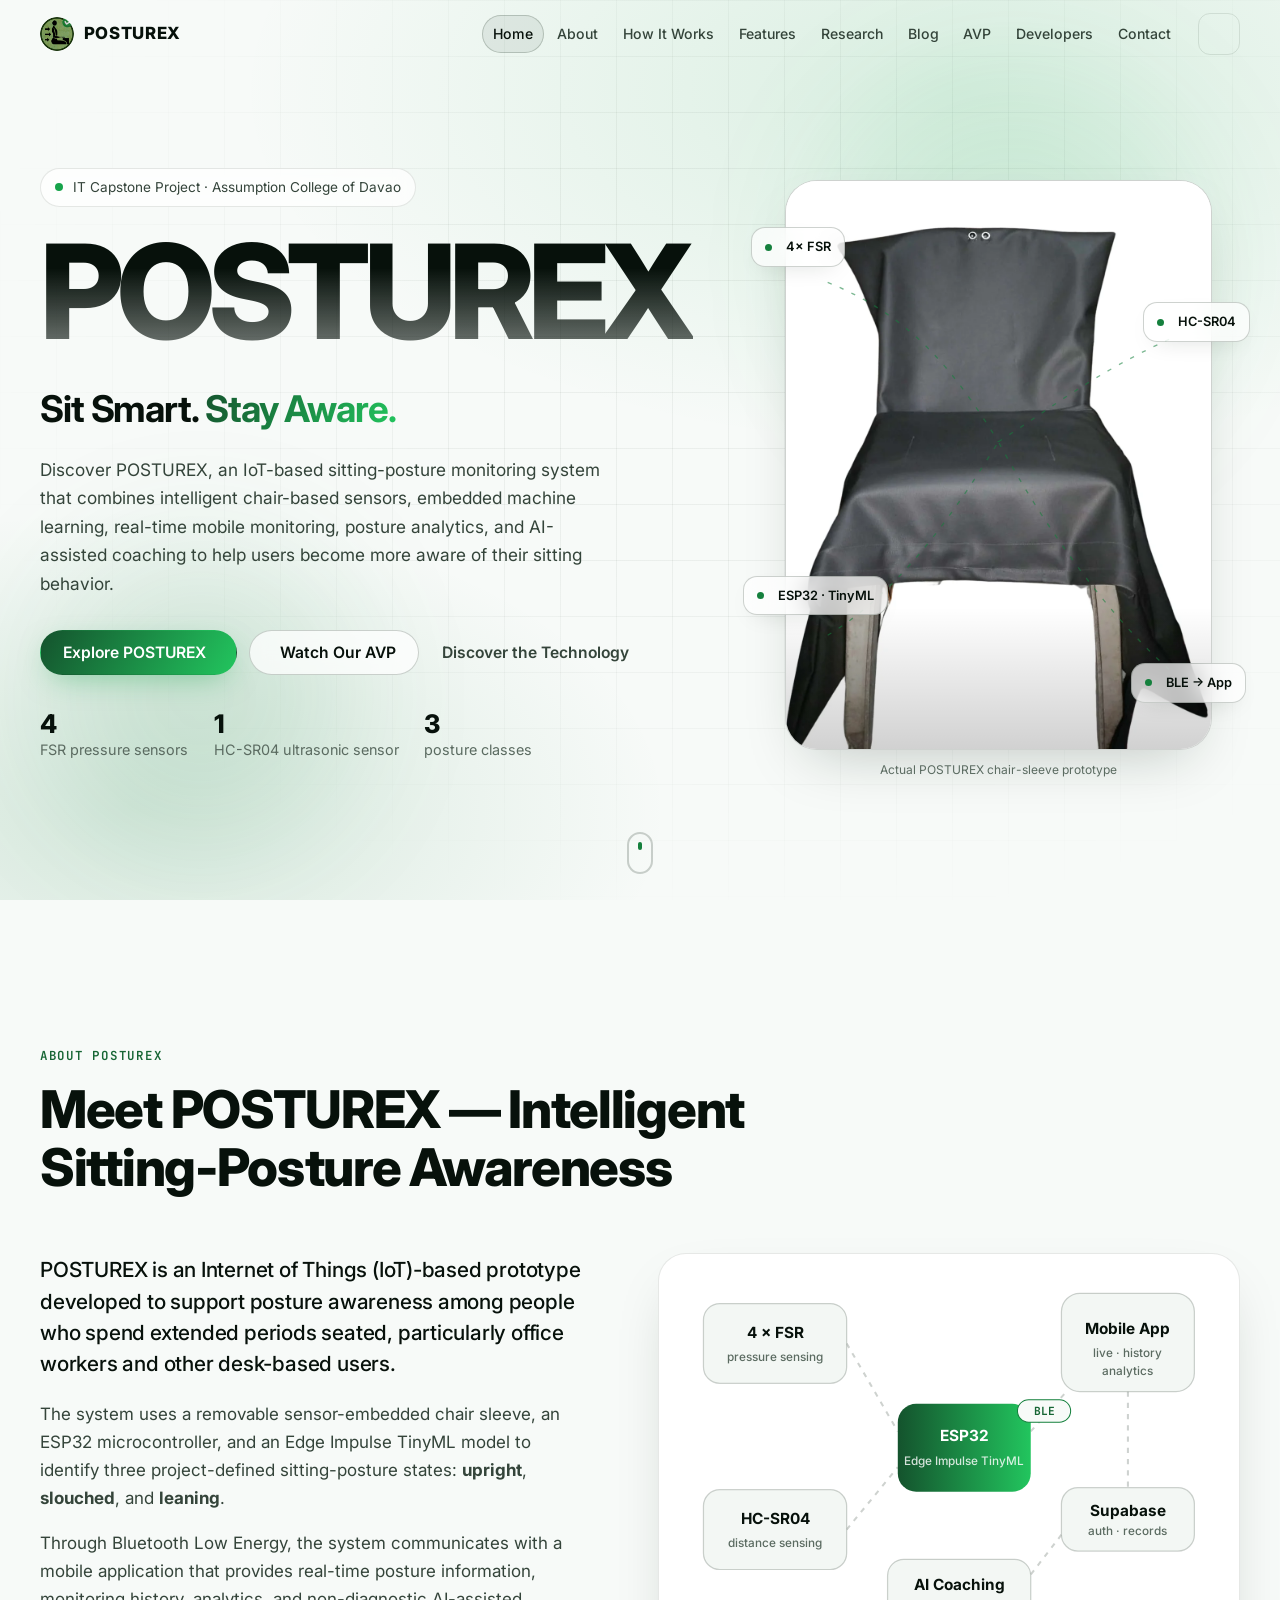
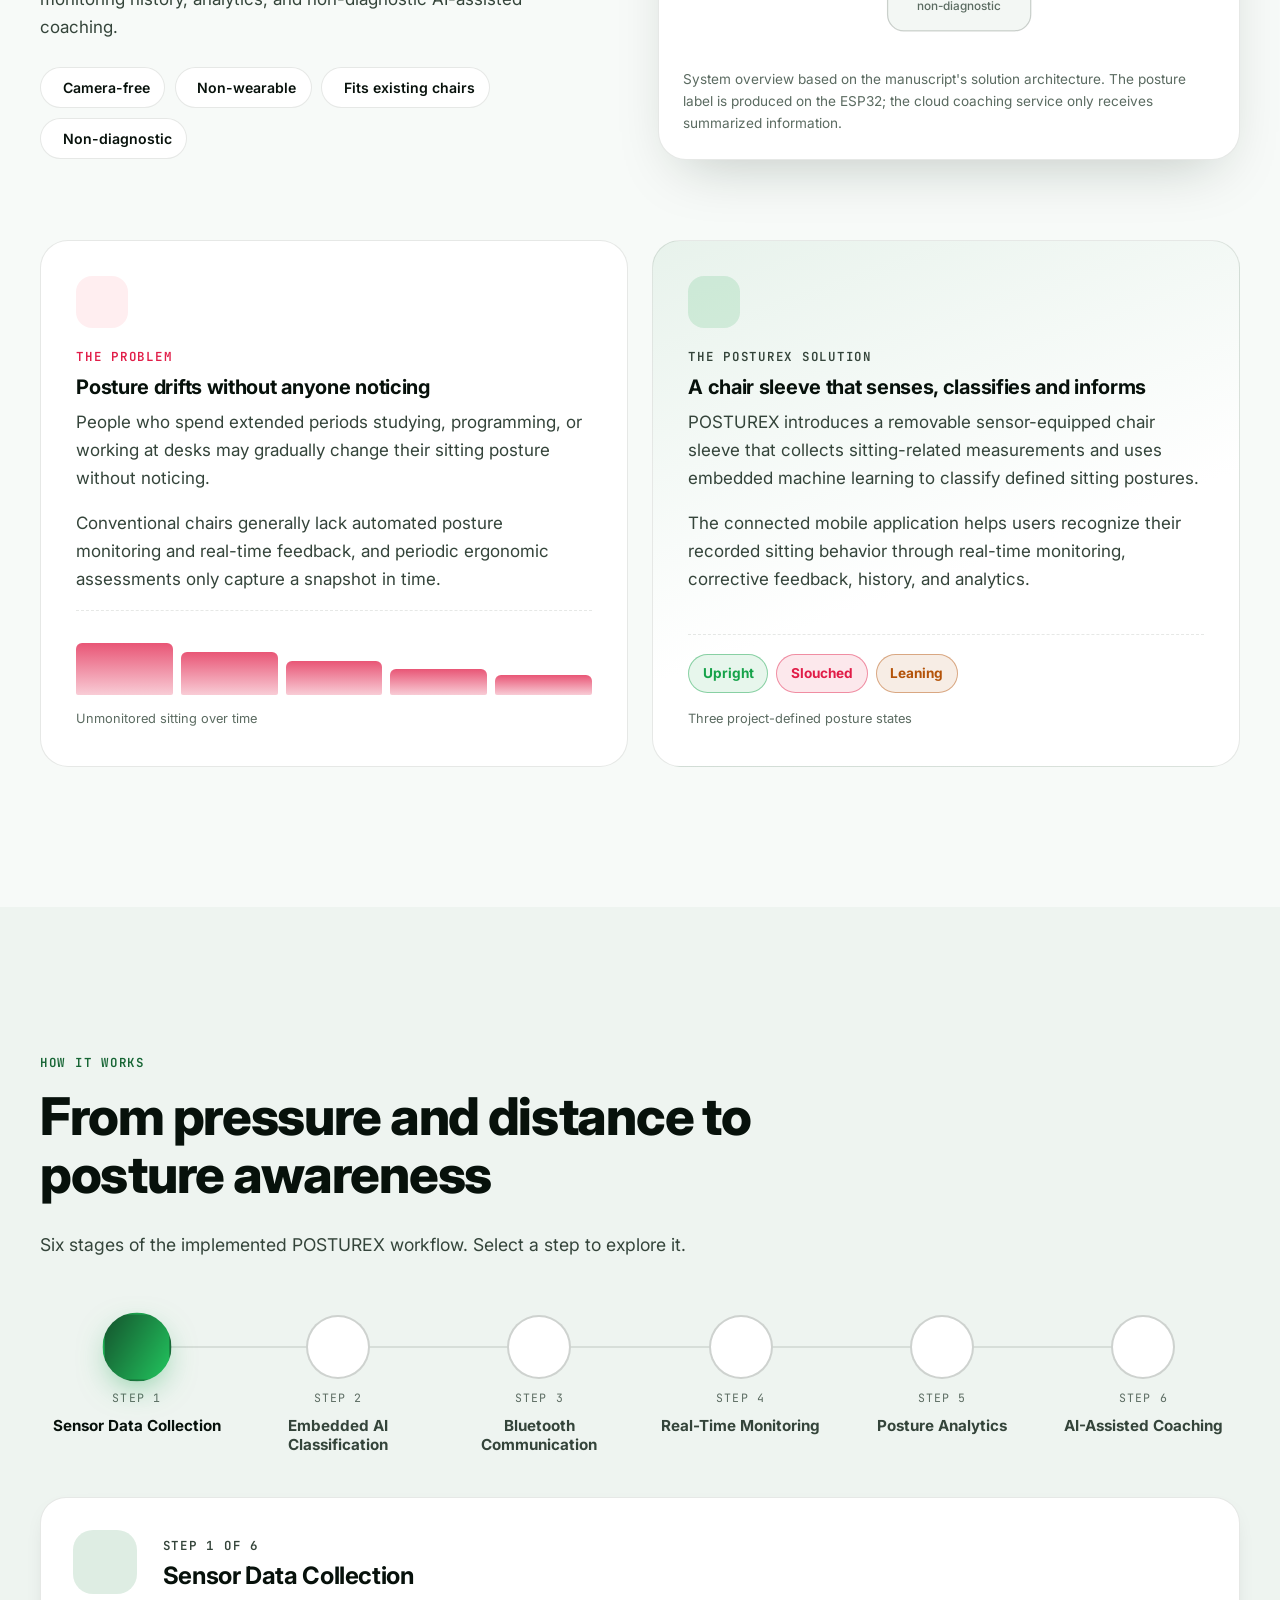
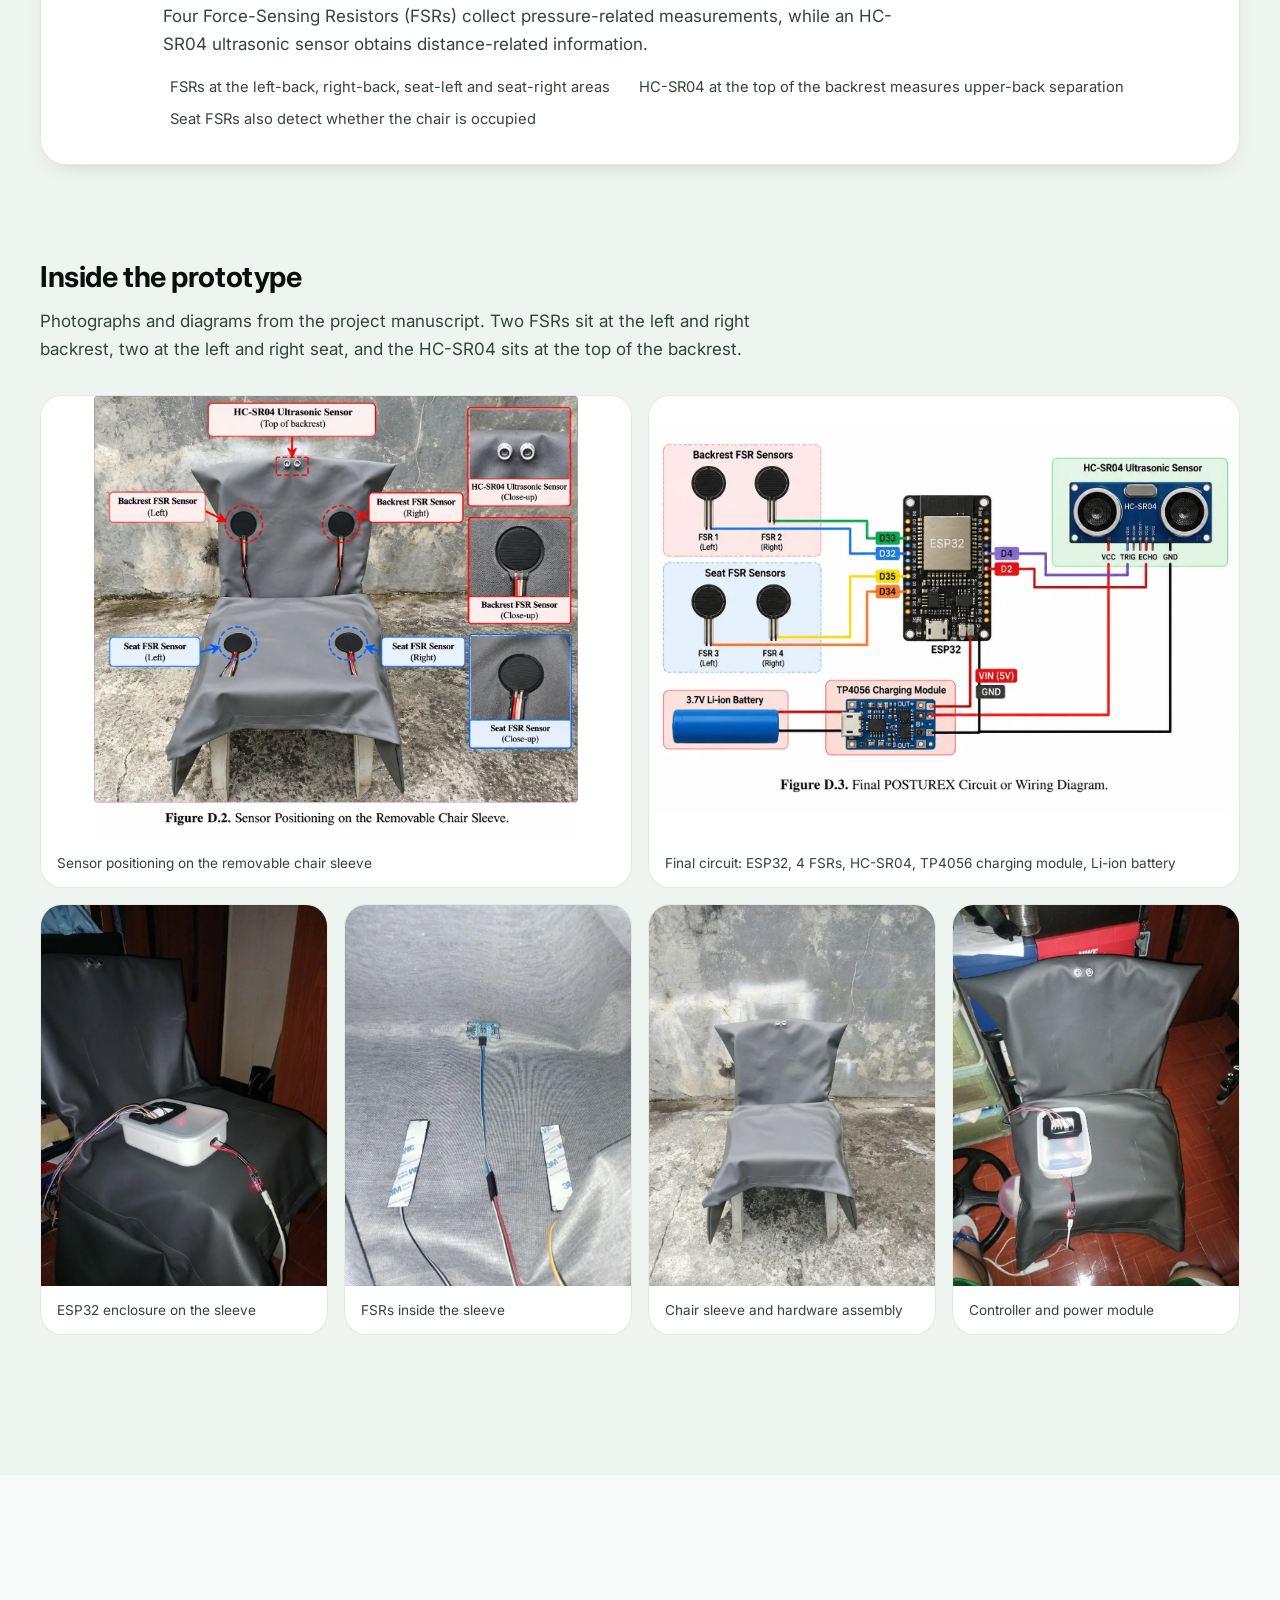
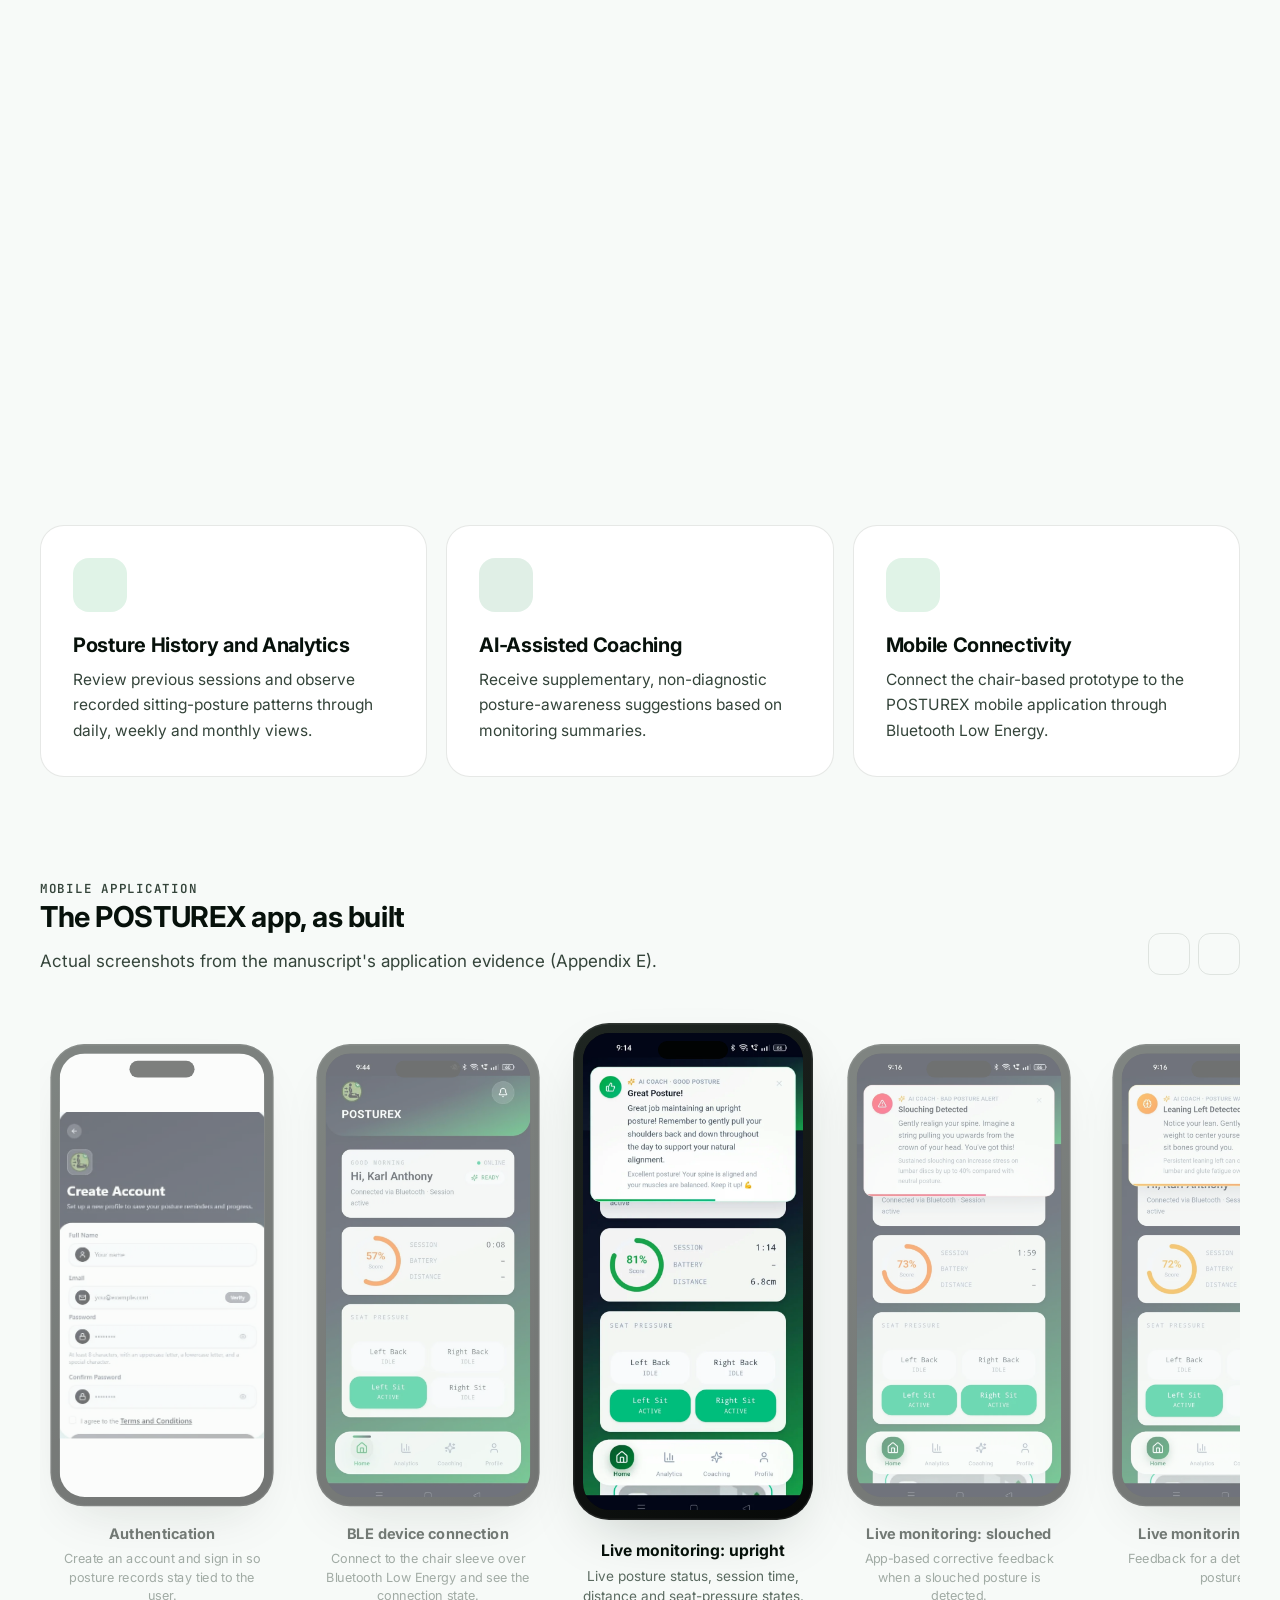
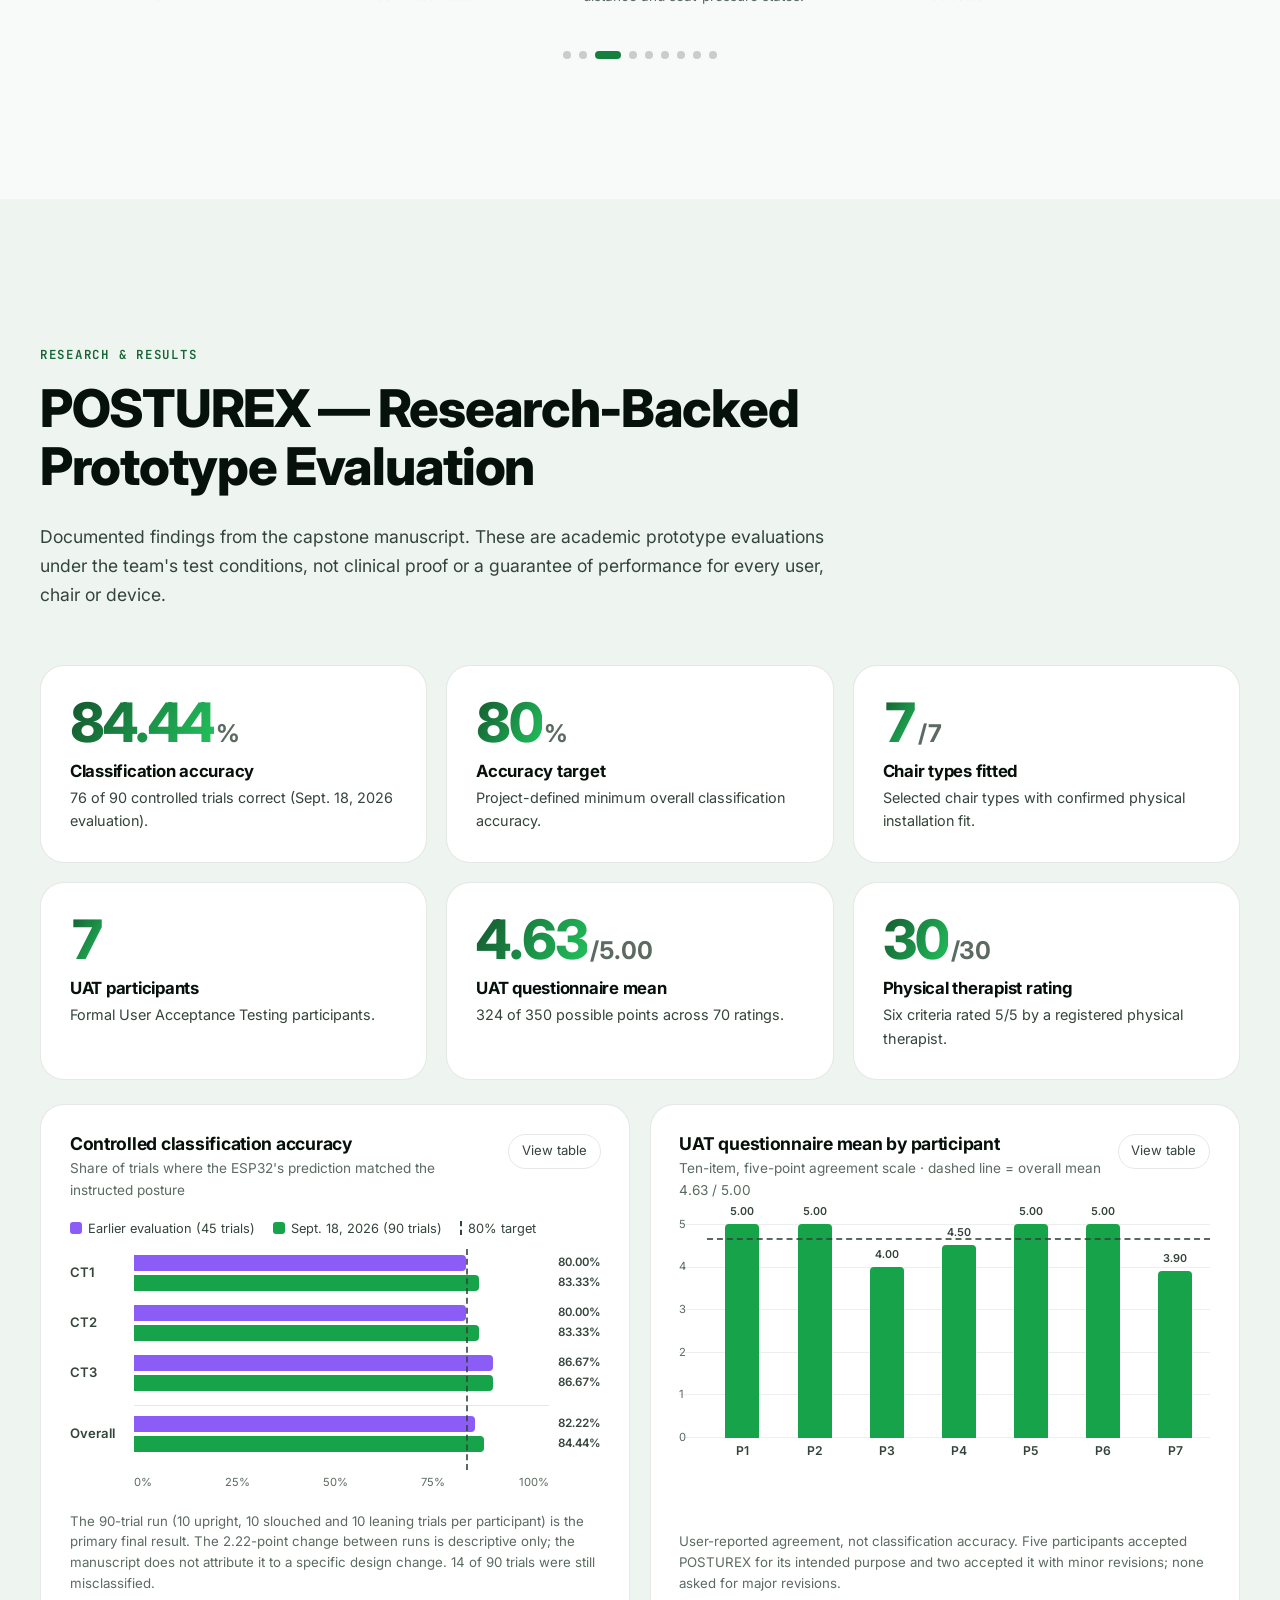
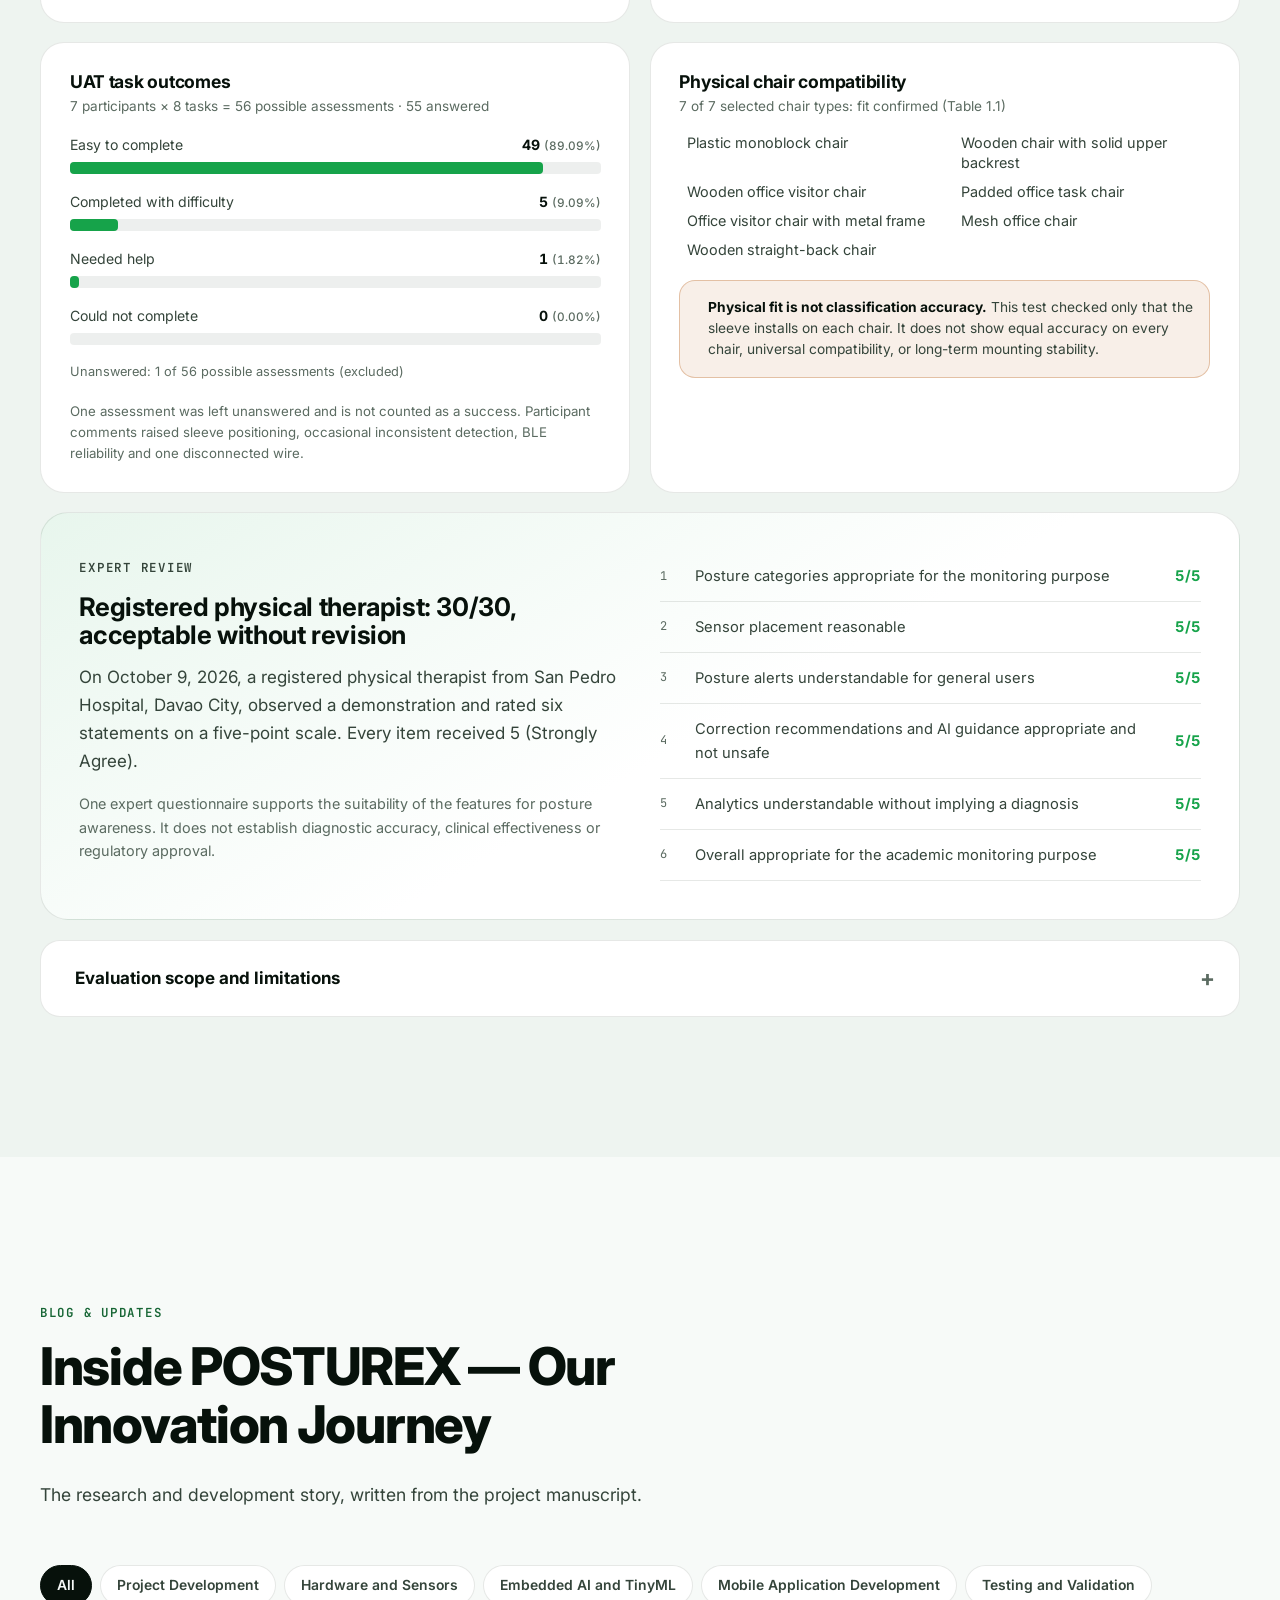
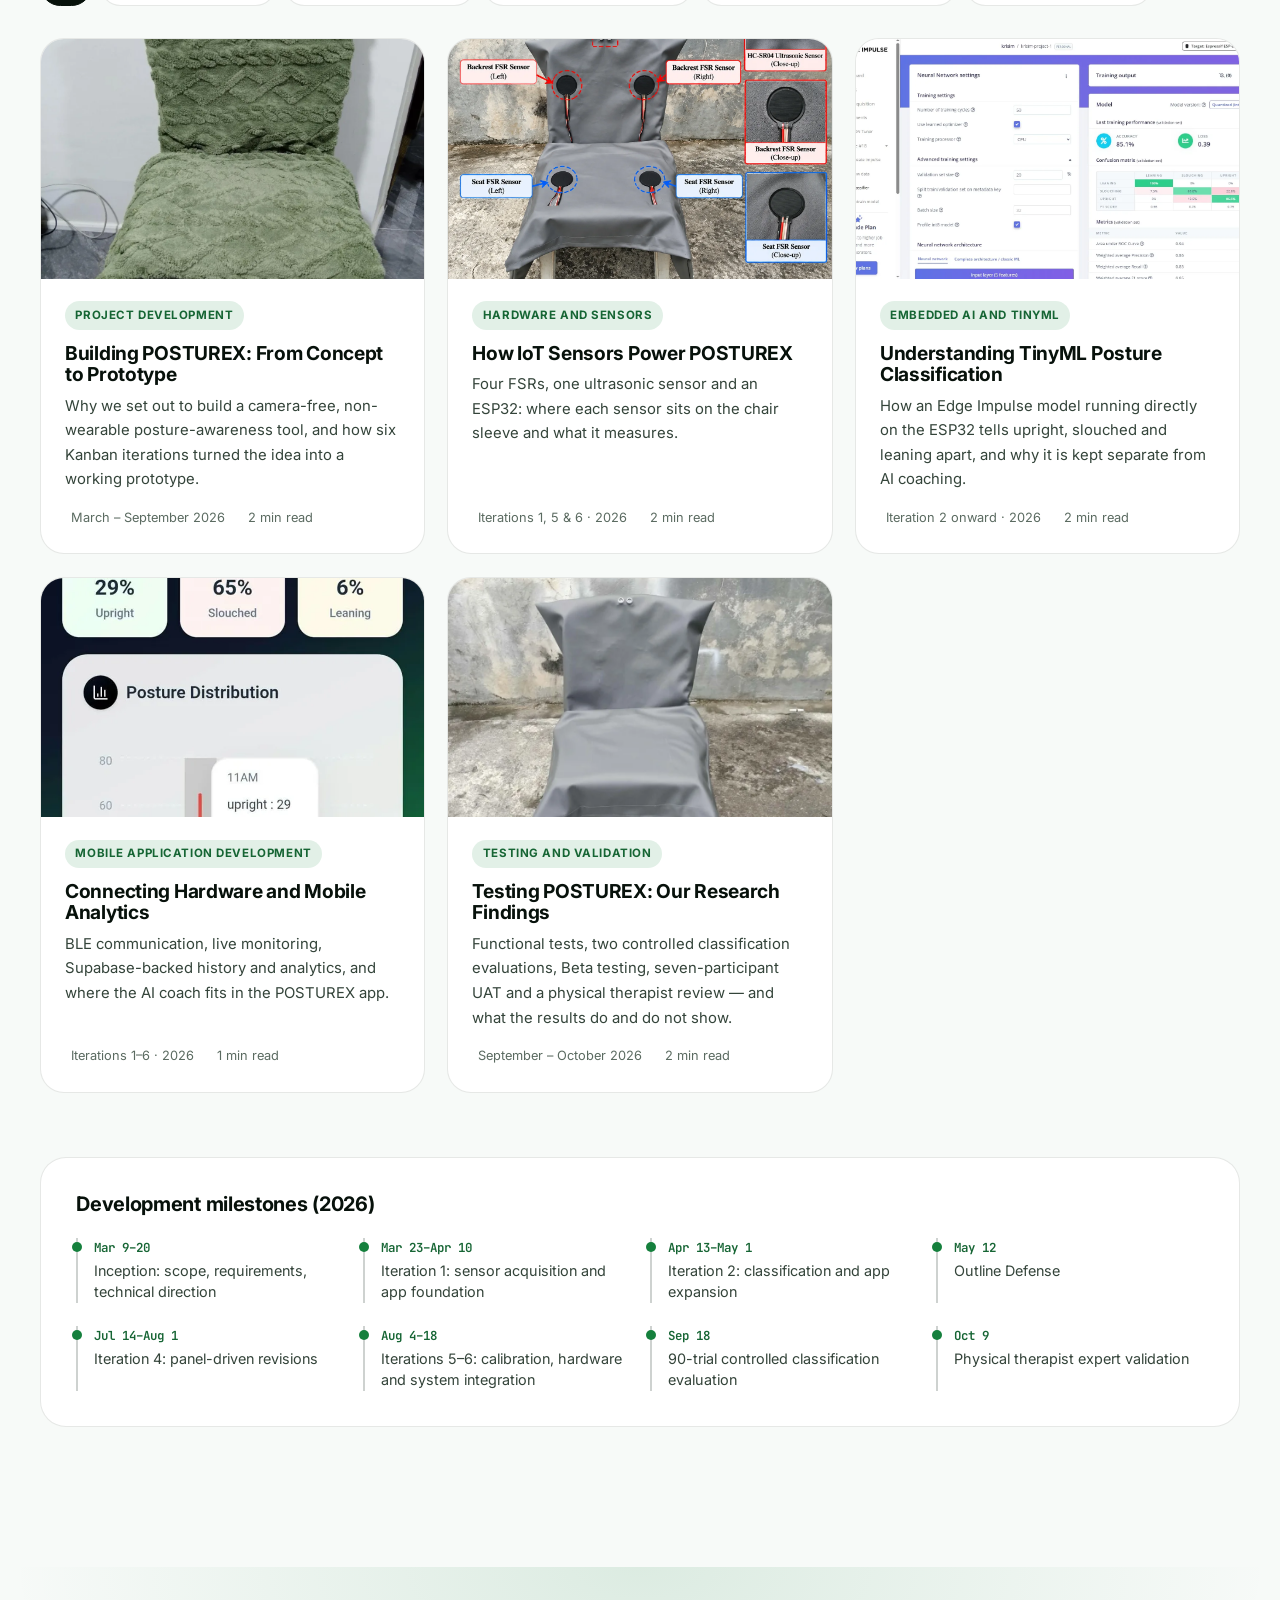
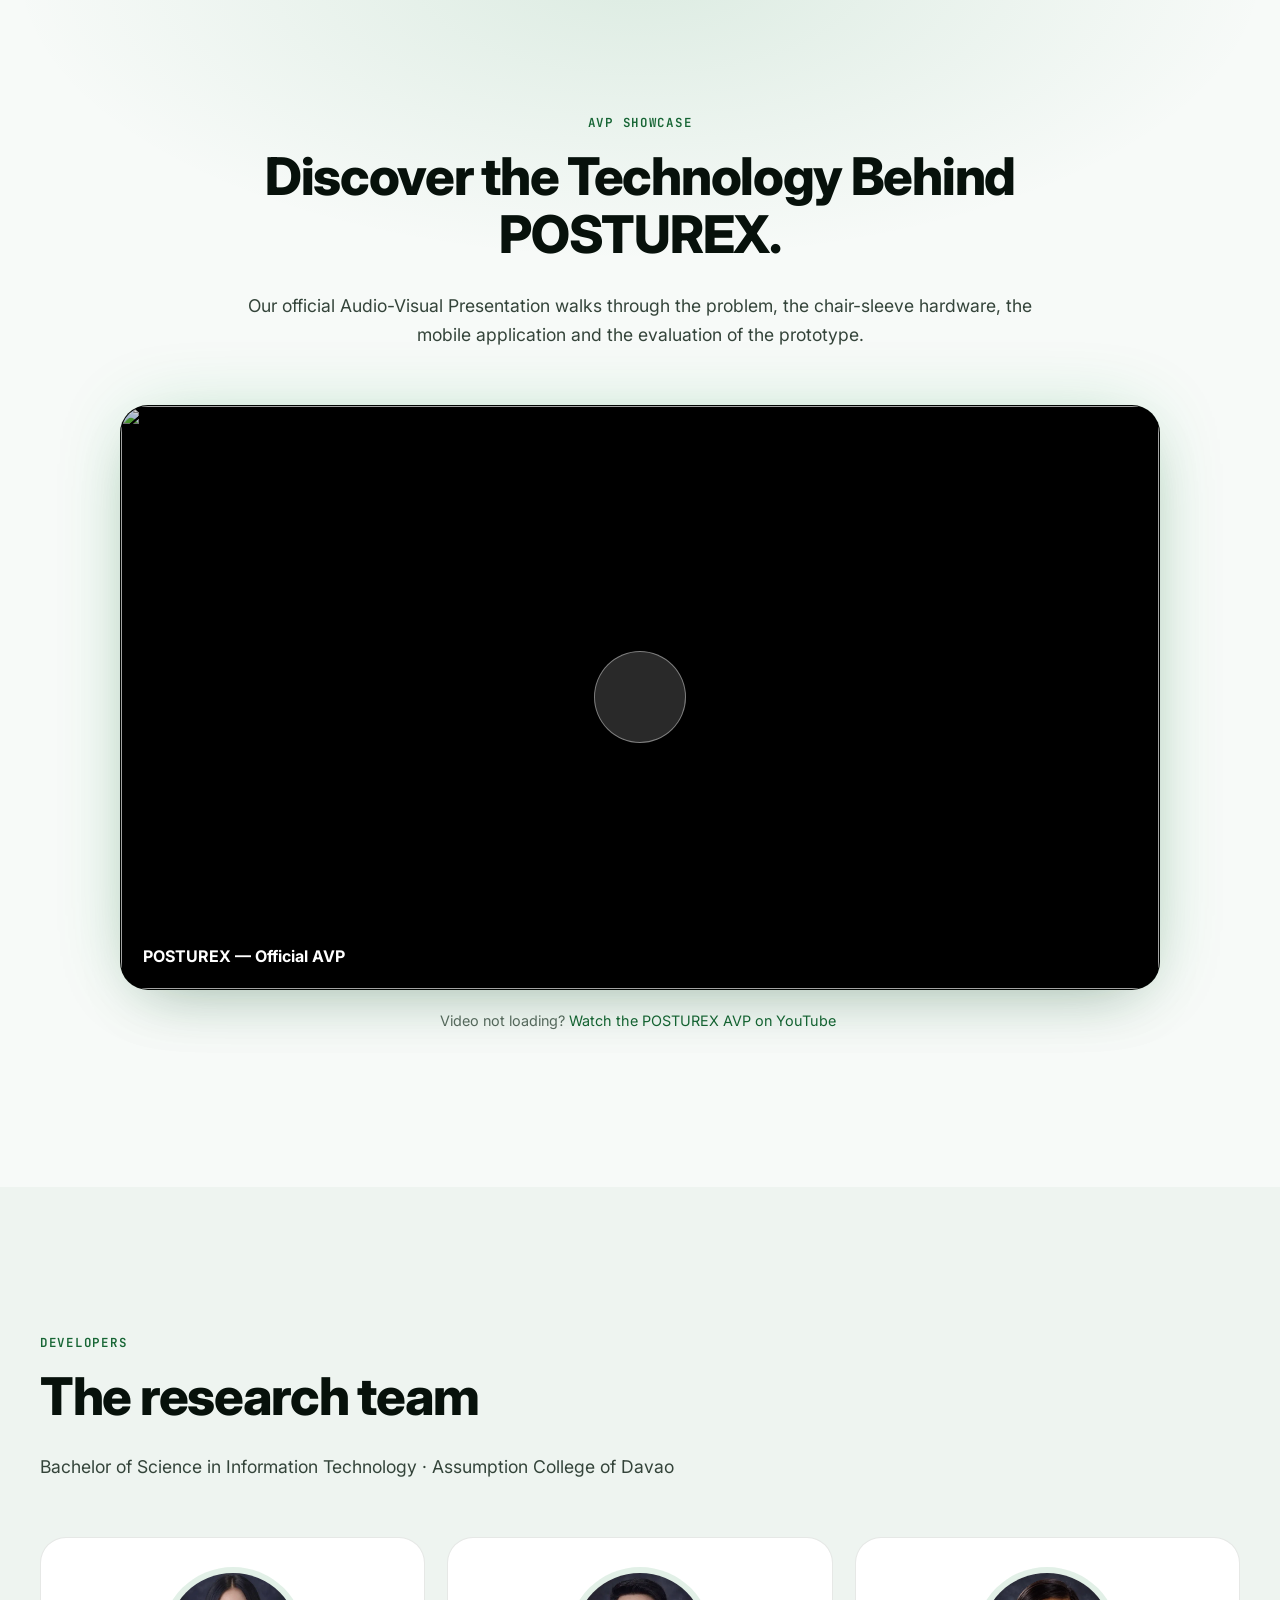
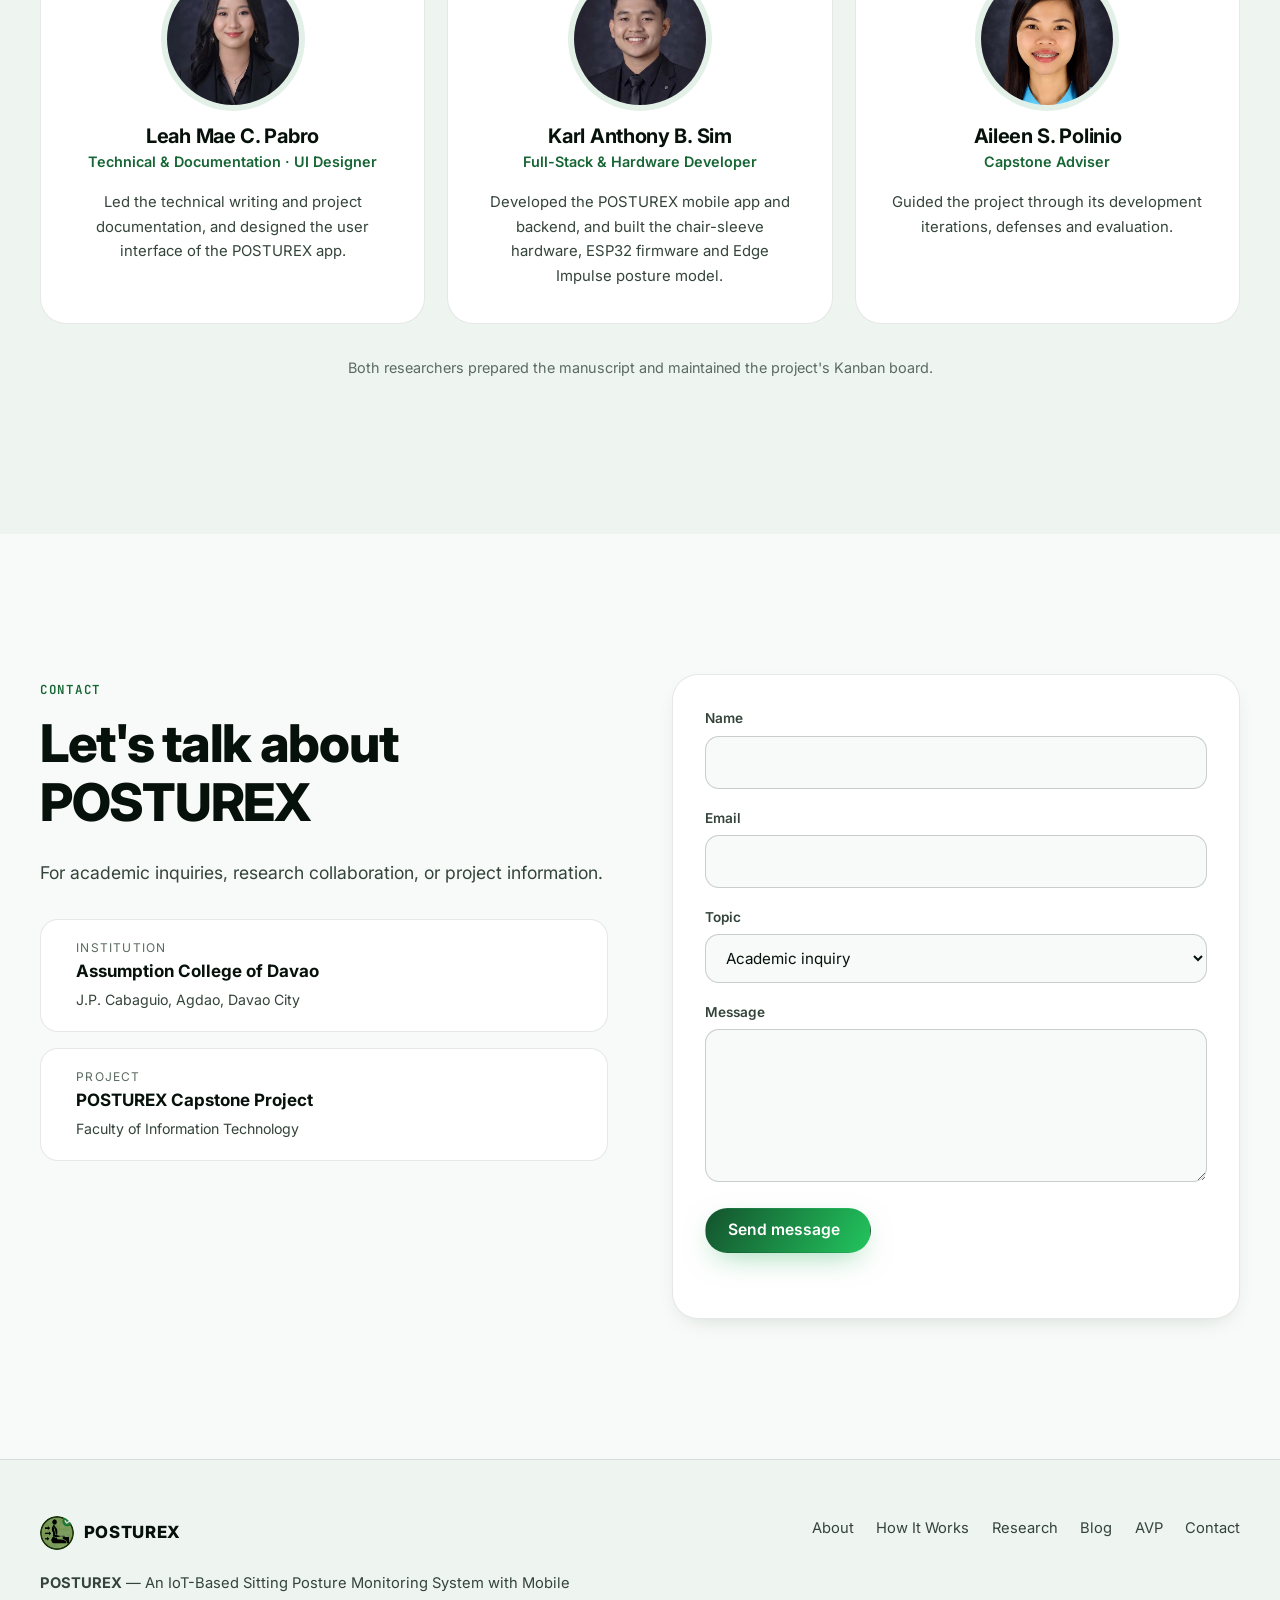
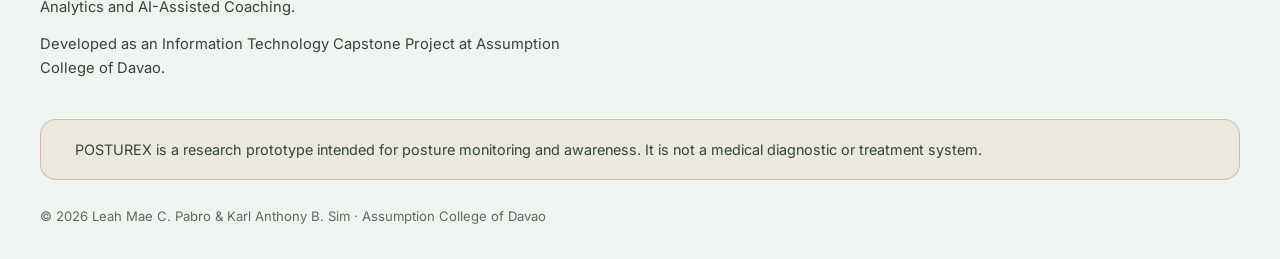
==== commit 7bd3e8ba: "Add visitor star ratings and adviser photo - Feedback section with 1-5 star ratings, optional name a" ====
--- a/index.html
+++ b/index.html
@@ -83,6 +83,7 @@
         <li><a href="#avp">AVP Showcase</a></li>
         <li><a href="#team">Developers</a></li>
         <li><a href="#contact">Contact</a></li>
+        <li data-feedback-link hidden><a href="#feedback">Rate POSTUREX</a></li>
       </ul>
     </div>
   </header>
@@ -586,8 +587,8 @@
             <p>Developed the POSTUREX mobile app and backend, and built the chair-sleeve hardware, ESP32 firmware and Edge Impulse posture model.</p>
           </article>
           <article class="team-card adviser reveal">
-            <div class="avatar" aria-hidden="true">AP</div>
-            <h3>Aileen Polinio</h3>
+            <img class="avatar avatar-photo" src="assets/img/team/aileen-polinio.webp" width="480" height="480" alt="Portrait of Aileen S. Polinio" loading="lazy" />
+            <h3>Aileen S. Polinio</h3>
             <p class="role">Capstone Adviser</p>
             <p>Guided the project through its development iterations, defenses and evaluation.</p>
           </article>
@@ -635,6 +636,56 @@
         </form>
       </div>
     </section>
+
+    <!-- ============ FEEDBACK ============ -->
+    <section class="section alt" id="feedback" aria-labelledby="feedback-title" hidden>
+      <div class="container">
+        <div class="section-head reveal">
+          <p class="kicker">Feedback</p>
+          <h2 id="feedback-title">Rate POSTUREX</h2>
+          <p class="section-sub">Watched the AVP or explored the project? Tell us what you think. Your rating appears below for other visitors to see.</p>
+        </div>
+
+        <div class="feedback-grid">
+          <div class="rating-summary reveal" aria-live="polite">
+            <p class="rs-average"><span id="fb-average">–</span><small>/5</small></p>
+            <span class="stars stars-lg" id="fb-average-stars" style="--pct:0%" role="img" aria-label="No ratings yet"><span class="stars-fill" aria-hidden="true">★★★★★</span><span aria-hidden="true">★★★★★</span></span>
+            <p class="rs-count" id="fb-count">No ratings yet</p>
+            <ol class="rs-bars" id="fb-bars" aria-label="Rating distribution"></ol>
+          </div>
+
+          <form class="feedback-form reveal" id="feedback-form" novalidate>
+            <fieldset class="star-input">
+              <legend>Your rating <span class="req">(required)</span></legend>
+              <div class="star-row">
+                <input type="radio" name="rating" id="fb-r1" value="1" /><label for="fb-r1" title="1 star"><span class="sr-only">1 star</span><span aria-hidden="true">★</span></label>
+                <input type="radio" name="rating" id="fb-r2" value="2" /><label for="fb-r2" title="2 stars"><span class="sr-only">2 stars</span><span aria-hidden="true">★</span></label>
+                <input type="radio" name="rating" id="fb-r3" value="3" /><label for="fb-r3" title="3 stars"><span class="sr-only">3 stars</span><span aria-hidden="true">★</span></label>
+                <input type="radio" name="rating" id="fb-r4" value="4" /><label for="fb-r4" title="4 stars"><span class="sr-only">4 stars</span><span aria-hidden="true">★</span></label>
+                <input type="radio" name="rating" id="fb-r5" value="5" /><label for="fb-r5" title="5 stars"><span class="sr-only">5 stars</span><span aria-hidden="true">★</span></label>
+              </div>
+              <p class="star-hint" id="fb-hint">Select 1 to 5 stars</p>
+            </fieldset>
+            <div class="field">
+              <label for="fb-name">Name <span class="opt">(optional)</span></label>
+              <input id="fb-name" name="name" type="text" maxlength="60" autocomplete="name" placeholder="Shown as “Anonymous” if left blank" />
+            </div>
+            <div class="field">
+              <label for="fb-comment">Comment <span class="opt">(optional)</span></label>
+              <textarea id="fb-comment" name="comment" rows="4" maxlength="500"></textarea>
+              <small class="char-count"><span id="fb-chars">0</span>/500</small>
+            </div>
+            <button class="btn btn-primary" type="submit" id="fb-submit">Submit rating <i data-lucide="star"></i></button>
+            <p class="form-status" id="fb-status" role="status"></p>
+          </form>
+        </div>
+
+        <div class="reviews" id="fb-reviews-wrap" hidden>
+          <h3>What visitors are saying</h3>
+          <div class="review-grid" id="fb-reviews"></div>
+        </div>
+      </div>
+    </section>
   </main>
 
   <!-- ============ FOOTER ============ -->
@@ -647,7 +698,7 @@
       </div>
       <nav class="footer-links" aria-label="Footer">
         <a href="#about">About</a><a href="#how">How It Works</a><a href="#research">Research</a>
-        <a href="#blog">Blog</a><a href="#avp">AVP</a><a href="#contact">Contact</a>
+        <a href="#blog">Blog</a><a href="#avp">AVP</a><a href="#contact">Contact</a><a href="#feedback" data-feedback-link hidden>Rate Us</a>
       </nav>
     </div>
     <div class="container disclaimer">
--- a/assets/css/styles.css
+++ b/assets/css/styles.css
@@ -541,6 +541,54 @@
 .form-status.error { color: var(--rose); }
 .form-status.success { color: var(--green); }
 
+/* ---------- Feedback ---------- */
+.sr-only { position: absolute; width: 1px; height: 1px; padding: 0; margin: -1px; overflow: hidden; clip: rect(0, 0, 0, 0); white-space: nowrap; border: 0; }
+.feedback-grid { display: grid; grid-template-columns: .8fr 1.2fr; gap: 1.4rem; align-items: start; }
+.rating-summary, .feedback-form { padding: 2rem; border-radius: 26px; background: var(--card); border: 1px solid var(--border); }
+.rating-summary { text-align: center; }
+.rs-average { font-size: 4.2rem; font-weight: 800; letter-spacing: -0.04em; line-height: 1; margin-bottom: .5rem; font-variant-numeric: tabular-nums; }
+.rs-average small { font-size: .35em; color: var(--muted); font-weight: 700; margin-left: .15em; }
+.rs-count { color: var(--muted); font-size: .9rem; margin: .5rem 0 1.4rem; }
+.stars { --star: #facc15; position: relative; display: inline-block; align-self: flex-start; color: rgba(255, 255, 255, .18); letter-spacing: .12em; line-height: 1; font-size: 1.05rem; }
+.stars-lg { font-size: 1.8rem; }
+.stars-fill { position: absolute; inset: 0 auto 0 0; width: var(--pct); overflow: hidden; white-space: nowrap; color: var(--star); }
+[data-theme="light"] .stars { --star: #eab308; color: rgba(10, 30, 18, .16); }
+[data-theme="light"] .rs-bars .track { background: var(--c-track); }
+.rs-bars { list-style: none; margin: 0; padding: 0; display: grid; gap: .45rem; text-align: left; }
+.rs-bars li { display: grid; grid-template-columns: 2.4rem 1fr 2rem; align-items: center; gap: .6rem; font-size: .82rem; color: var(--text-2); font-variant-numeric: tabular-nums; }
+.rs-bars .track { height: 8px; border-radius: 4px; background: rgba(255, 255, 255, .08); overflow: hidden; }
+.rs-bars .fill { display: block; height: 100%; width: var(--w); background: #facc15; border-radius: 0 4px 4px 0; transition: width .8s ease; }
+.rs-bars li > span:last-child { text-align: right; color: var(--muted); }
+
+.star-input { border: 0; padding: 0; margin: 0 0 1.2rem; }
+.star-input legend { font-size: .85rem; font-weight: 600; color: var(--text-2); margin-bottom: .4rem; padding: 0; }
+.req, .opt { font-weight: 400; color: var(--muted); }
+.star-row { display: flex; gap: .2rem; }
+.star-row input { position: absolute; opacity: 0; width: 1px; height: 1px; }
+.star-row label { cursor: pointer; font-size: 2.4rem; line-height: 1; color: rgba(255, 255, 255, .2); padding: 0 .1rem; border-radius: 8px; transition: color .15s, transform .15s; }
+[data-theme="light"] .star-row label { color: rgba(10, 30, 18, .16); }
+.star-row label.on { color: #facc15; }
+[data-theme="light"] .star-row label.on { color: #eab308; }
+.star-row label:hover { transform: scale(1.12); }
+.star-row input:focus-visible + label { outline: 2px solid var(--accent); outline-offset: 2px; }
+.star-hint { font-size: .85rem; color: var(--muted); margin: .3rem 0 0; min-height: 1.3em; }
+.char-count { display: block; text-align: right; font-size: .75rem; color: var(--muted); margin-top: .3rem; }
+.feedback-form .btn[disabled] { opacity: .55; cursor: not-allowed; transform: none; }
+
+.reviews { margin-top: 3rem; }
+.reviews h3 { margin-bottom: 1.2rem; }
+.review-grid { display: grid; grid-template-columns: repeat(3, 1fr); gap: 1rem; }
+.review-card { padding: 1.4rem; border-radius: 20px; background: var(--card); border: 1px solid var(--border); display: flex; flex-direction: column; gap: .6rem; }
+.review-card p { margin: 0; color: var(--text-2); font-size: .93rem; overflow-wrap: anywhere; }
+.review-meta { display: flex; justify-content: space-between; align-items: baseline; gap: .6rem; font-size: .82rem; color: var(--muted); }
+.review-meta strong { color: var(--text); font-size: .92rem; }
+.reviews-more { margin-top: 1.2rem; }
+@media (max-width: 1080px) { .review-grid { grid-template-columns: 1fr 1fr; } }
+@media (max-width: 720px) {
+  .feedback-grid, .review-grid { grid-template-columns: 1fr; }
+  .rating-summary, .feedback-form { padding: 1.4rem; }
+}
+
 /* ---------- Footer ---------- */
 .footer { border-top: 1px solid var(--border); padding: 3.5rem 0 2rem; background: var(--bg-2); }
 .footer-inner { display: flex; justify-content: space-between; gap: 2rem; flex-wrap: wrap; }
